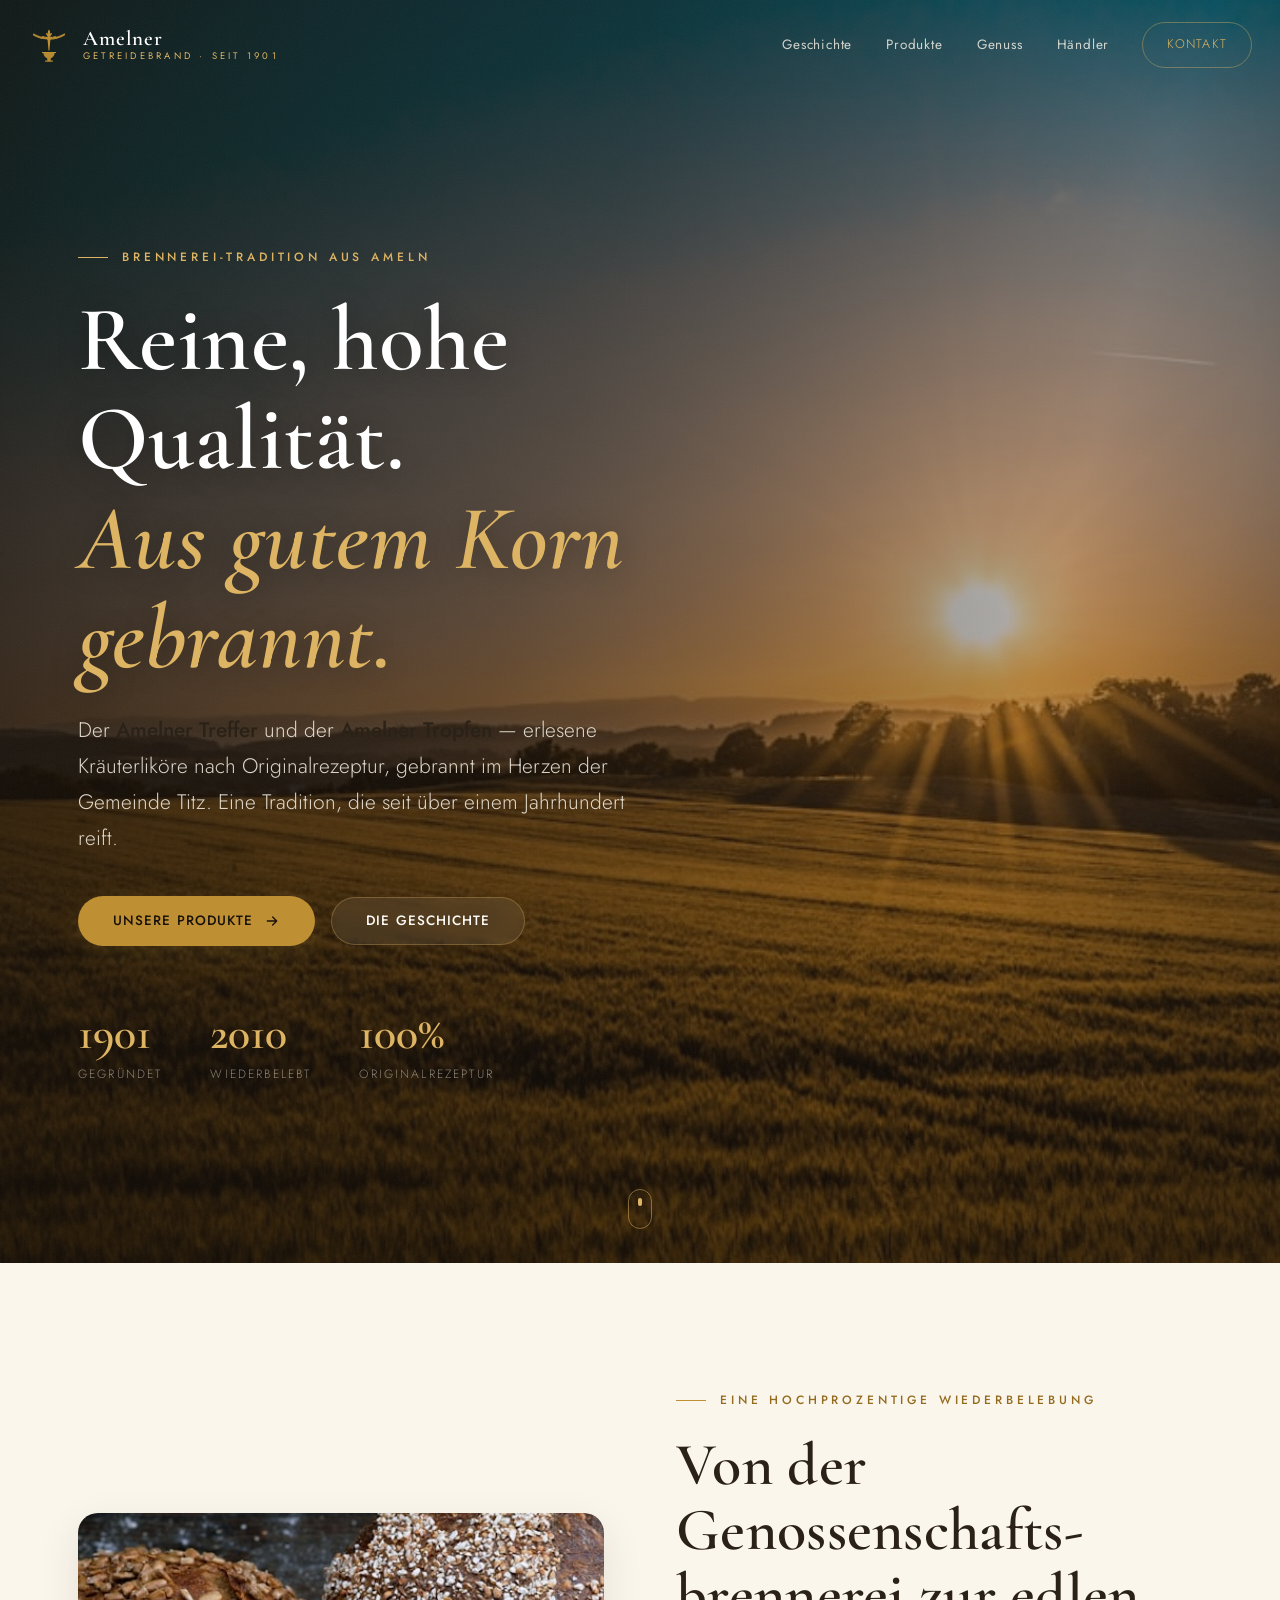
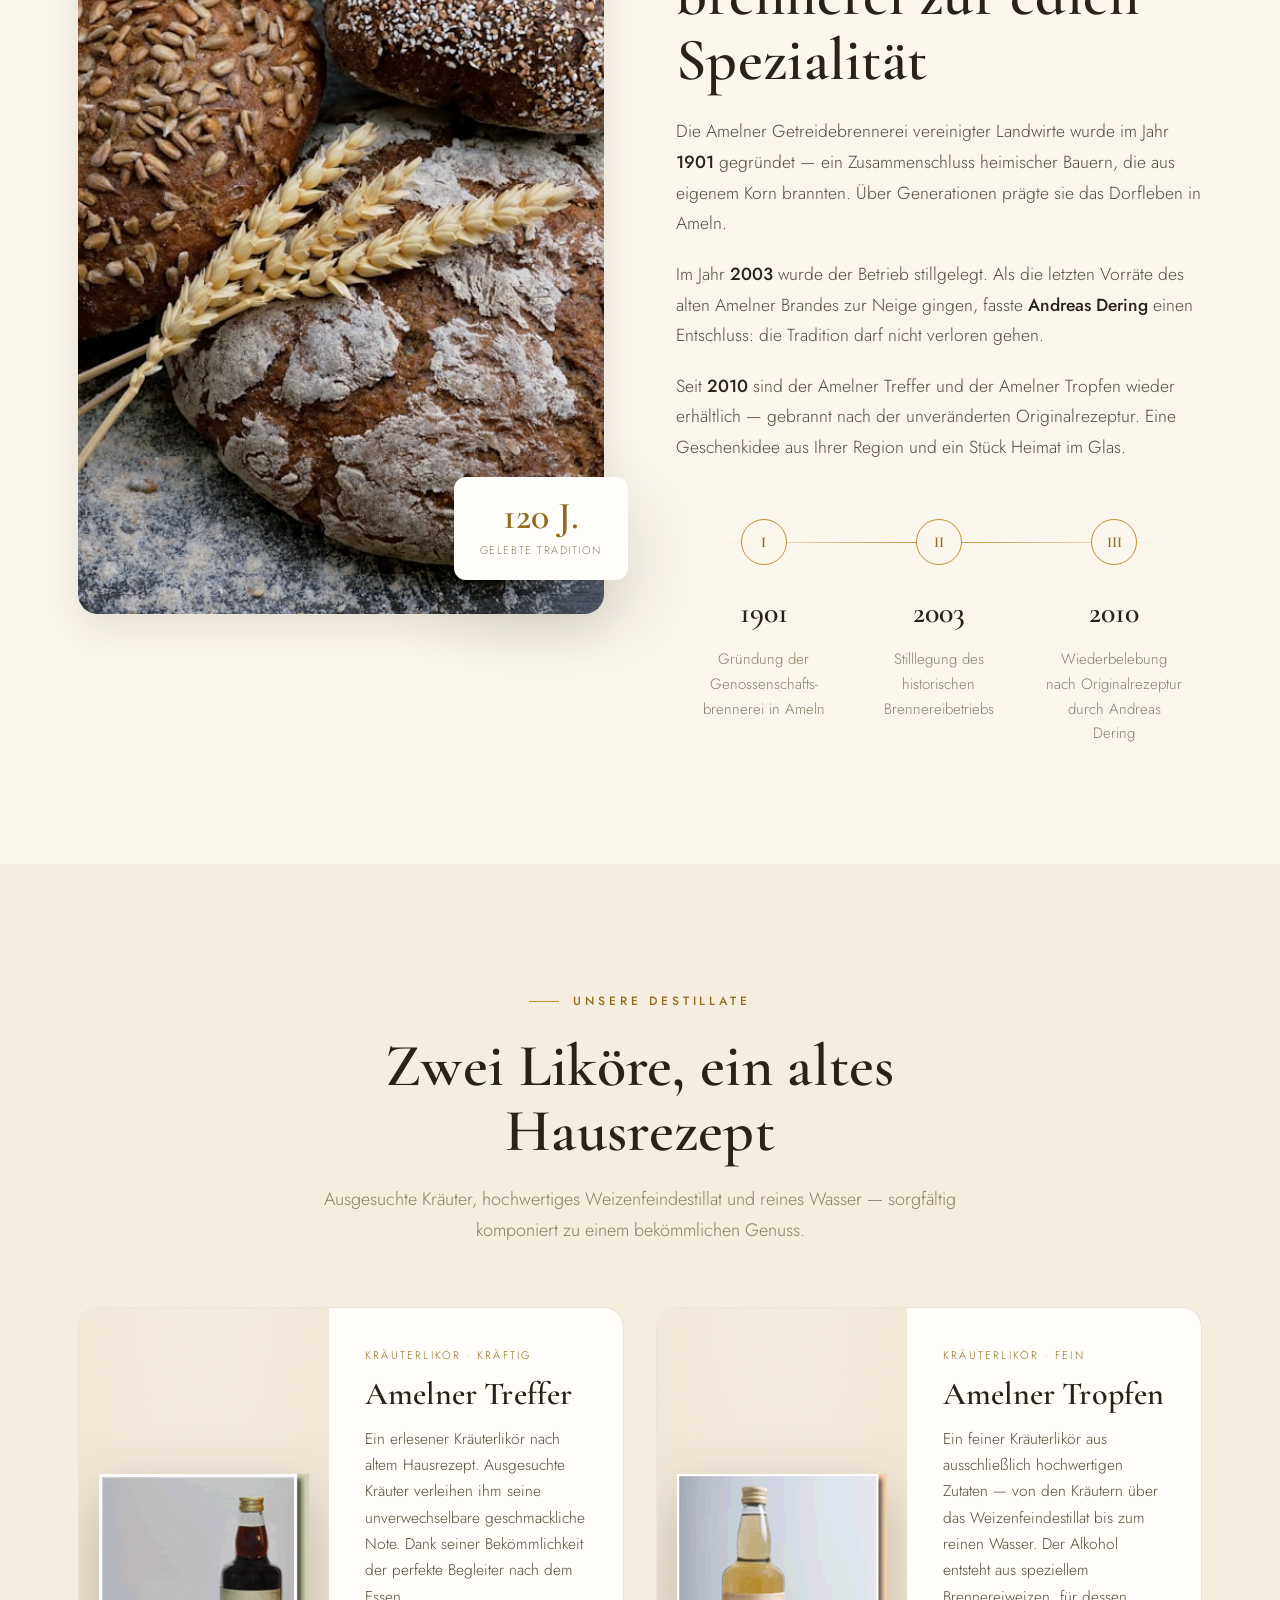
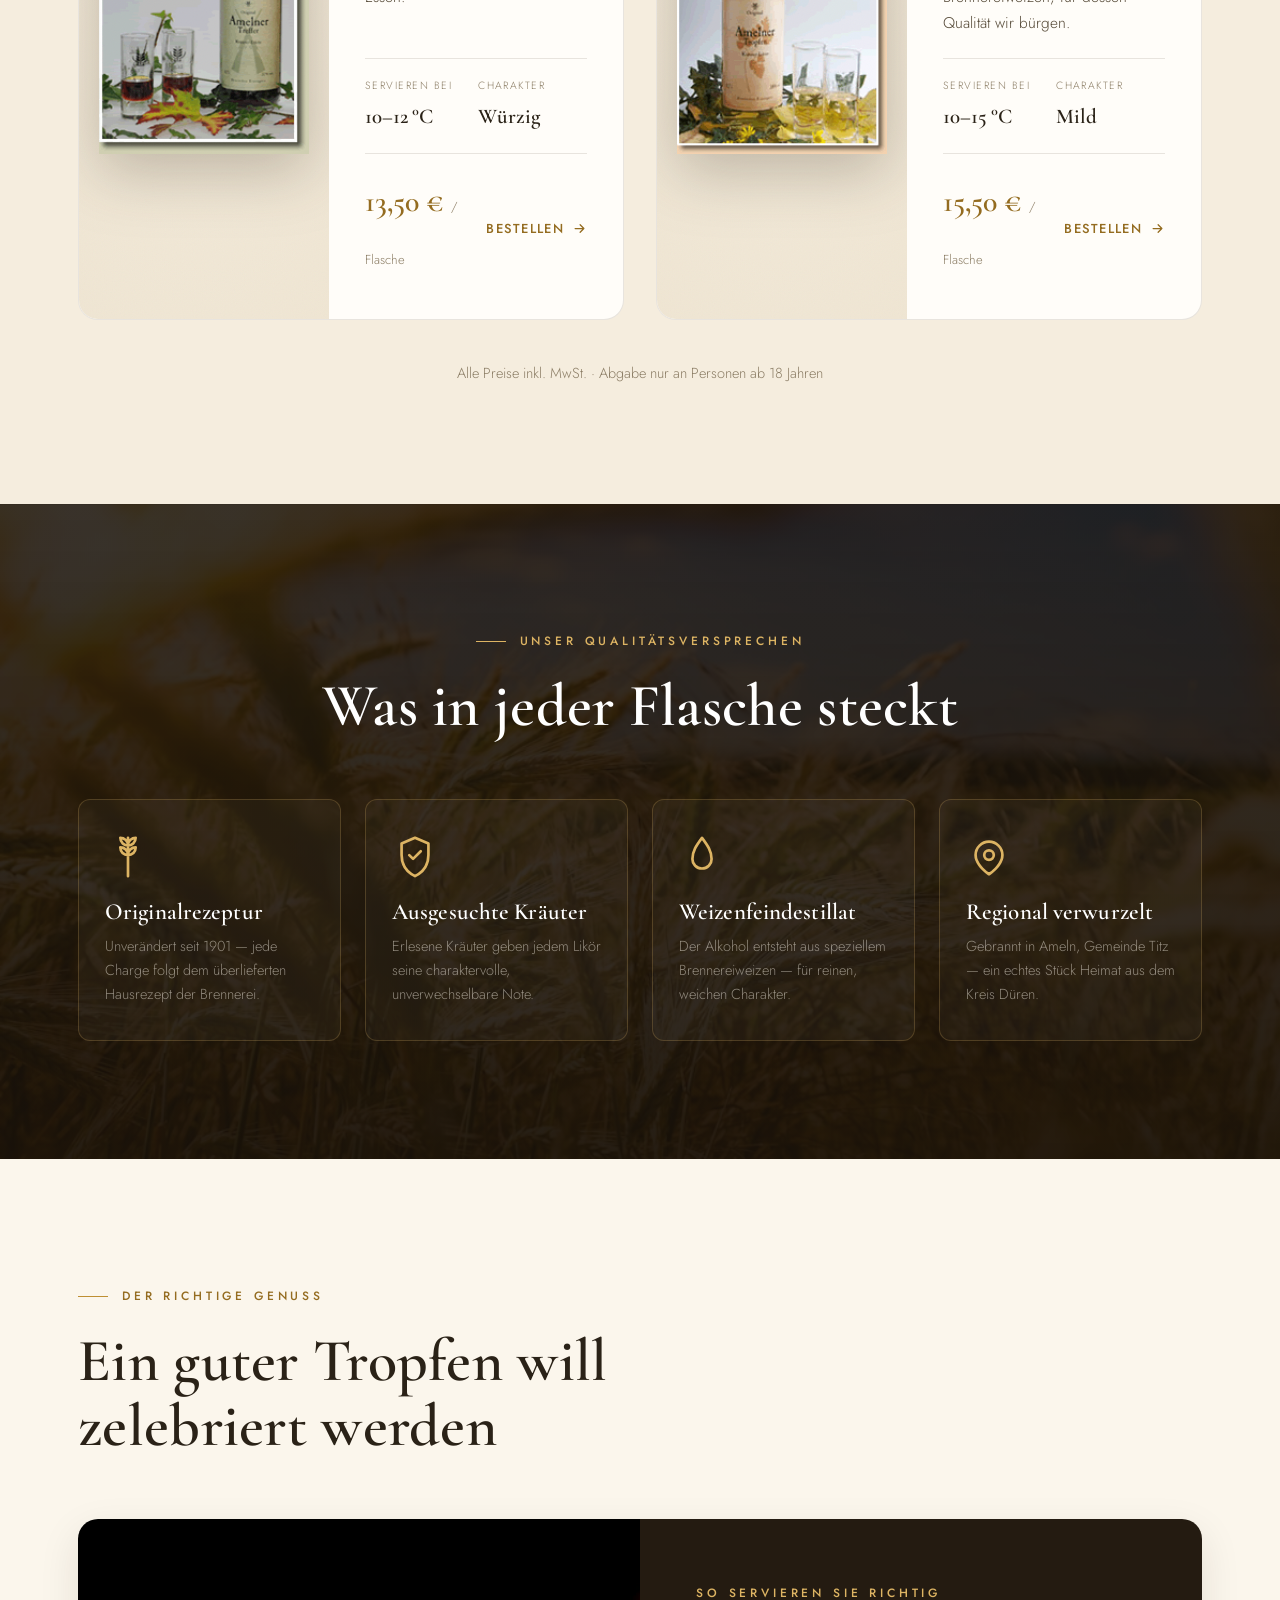
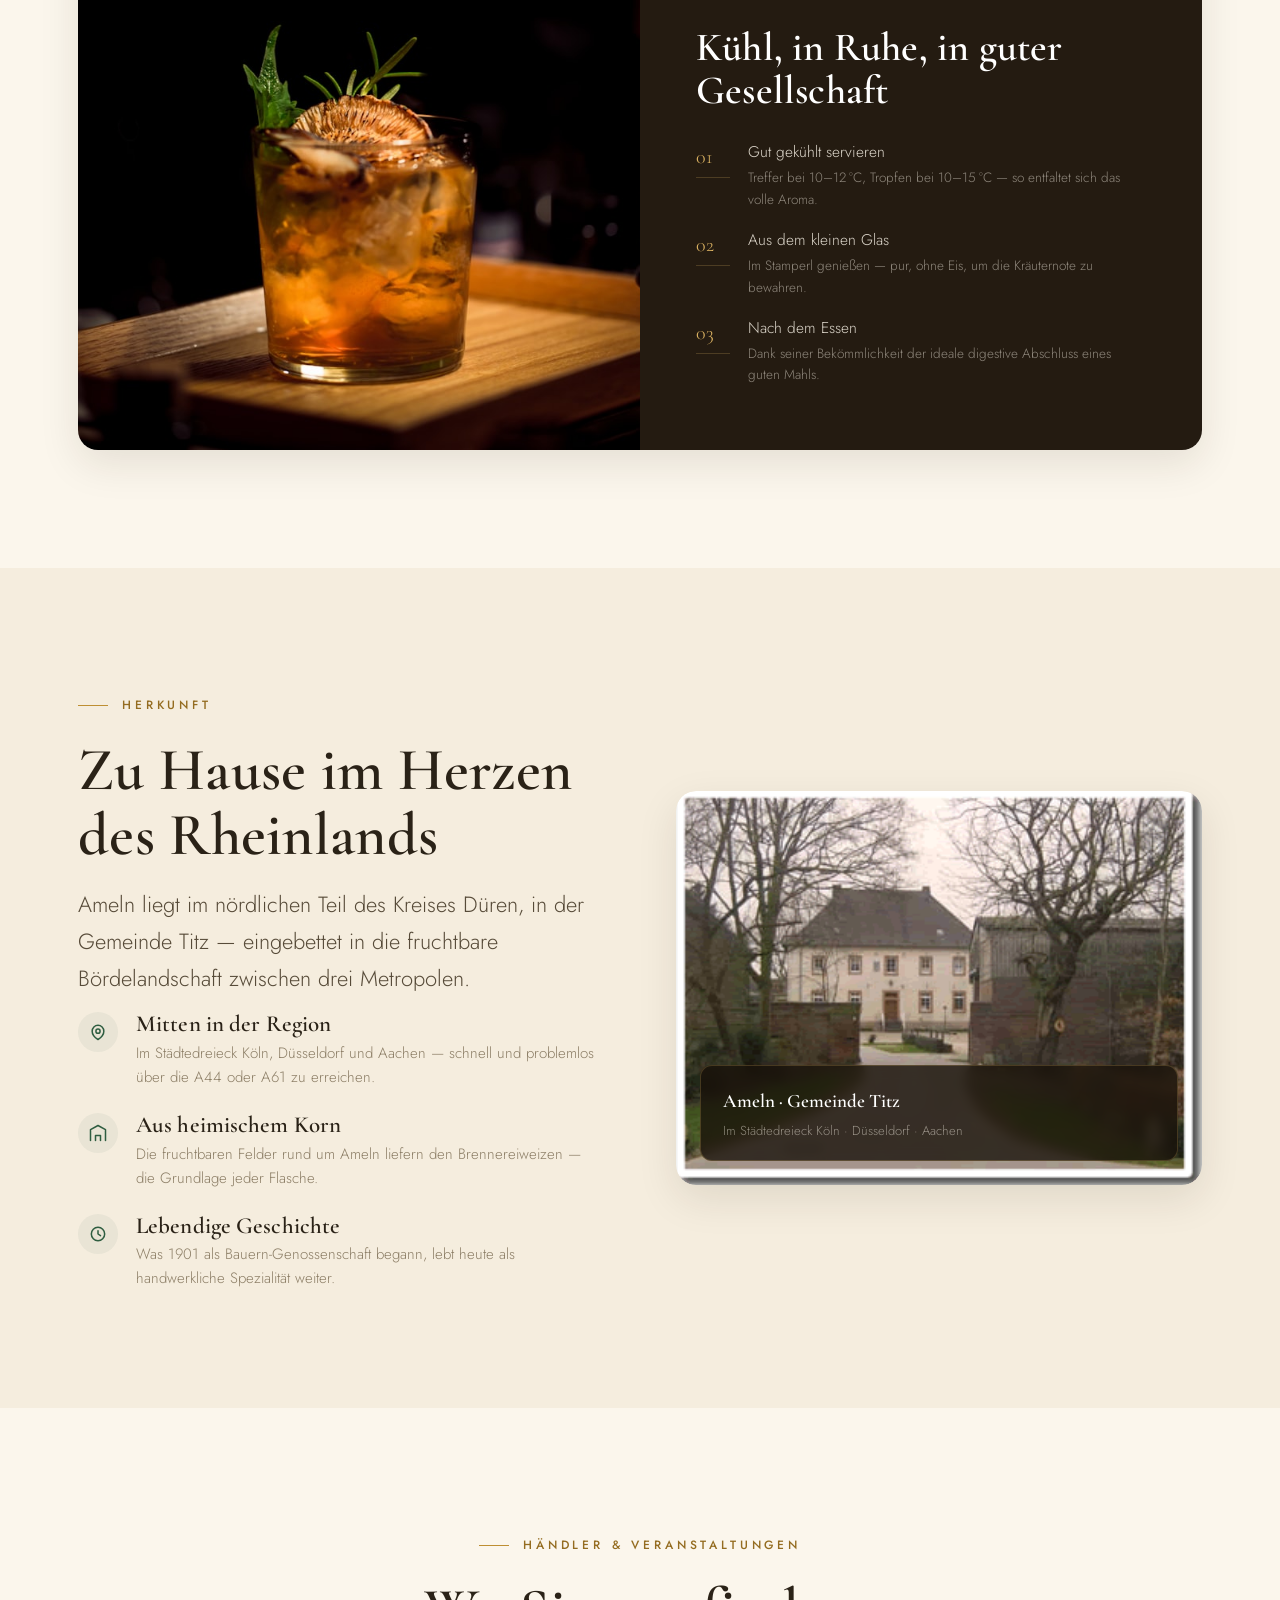
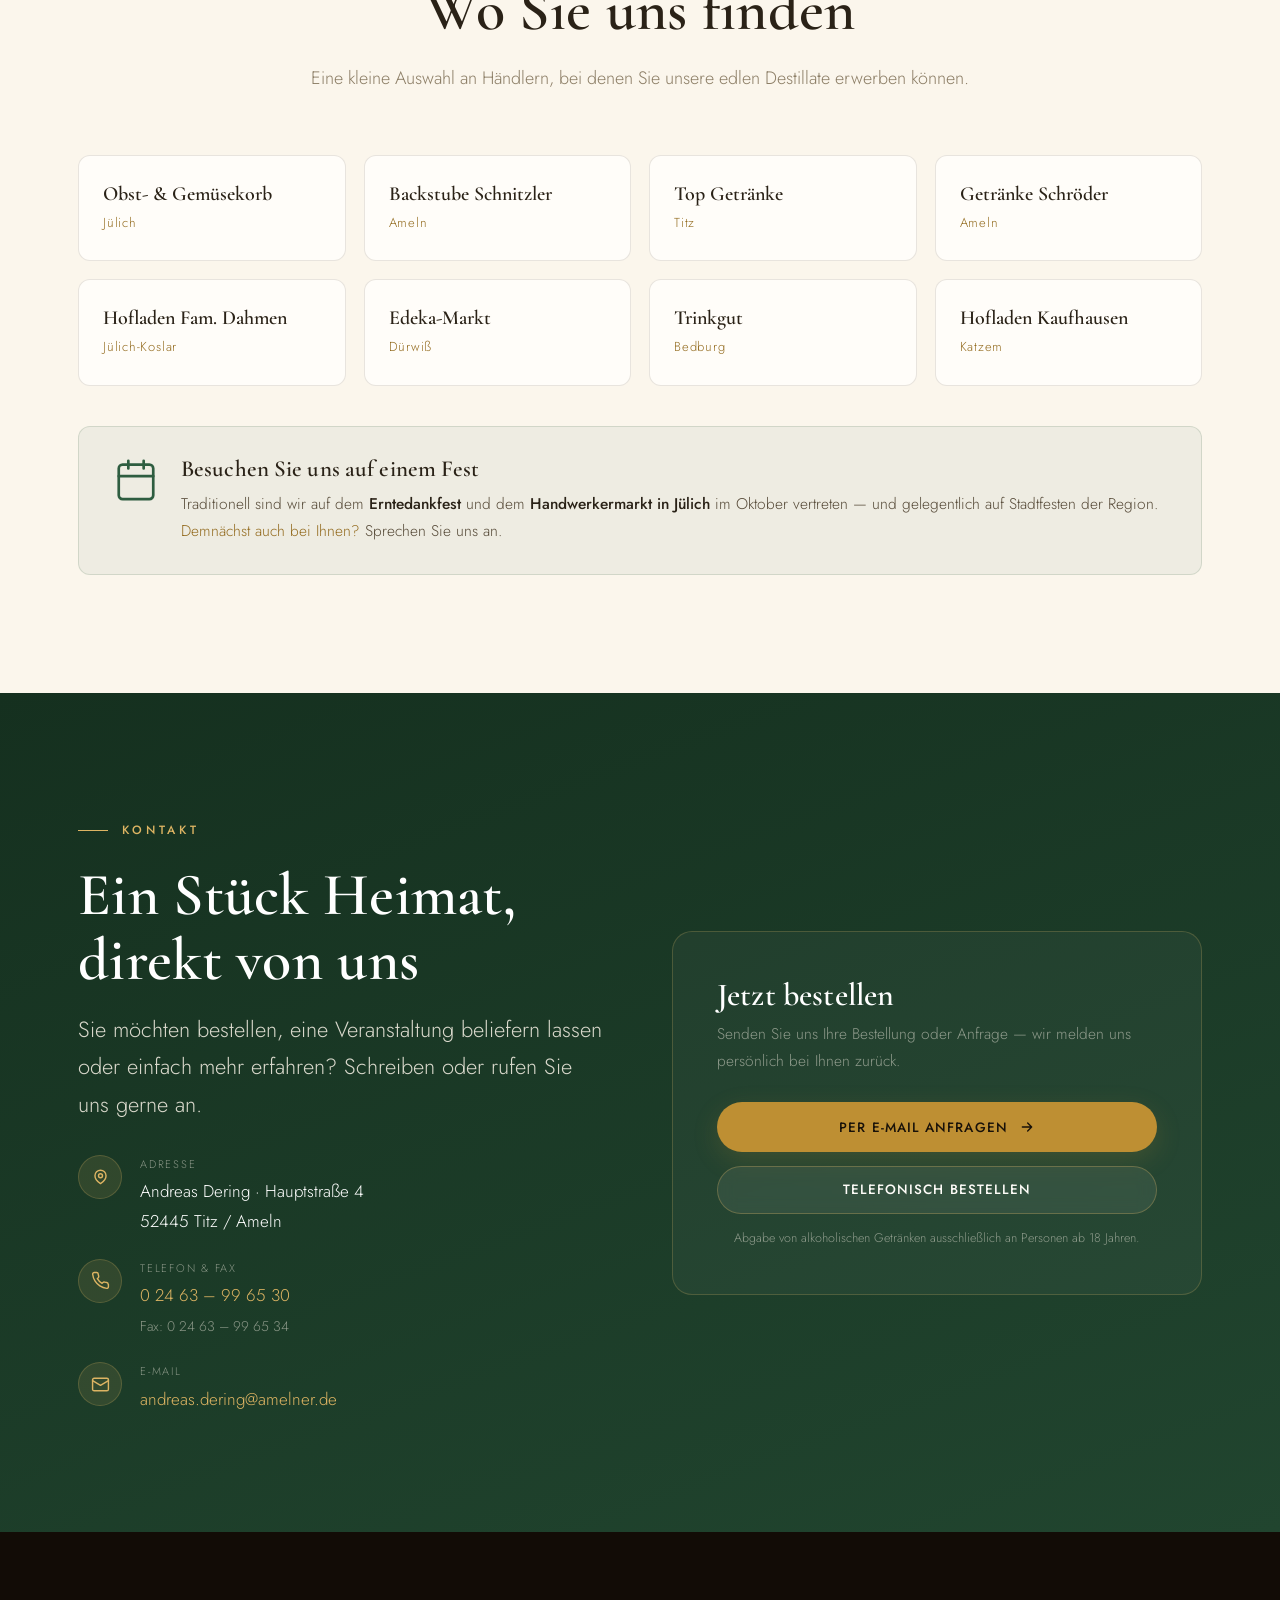
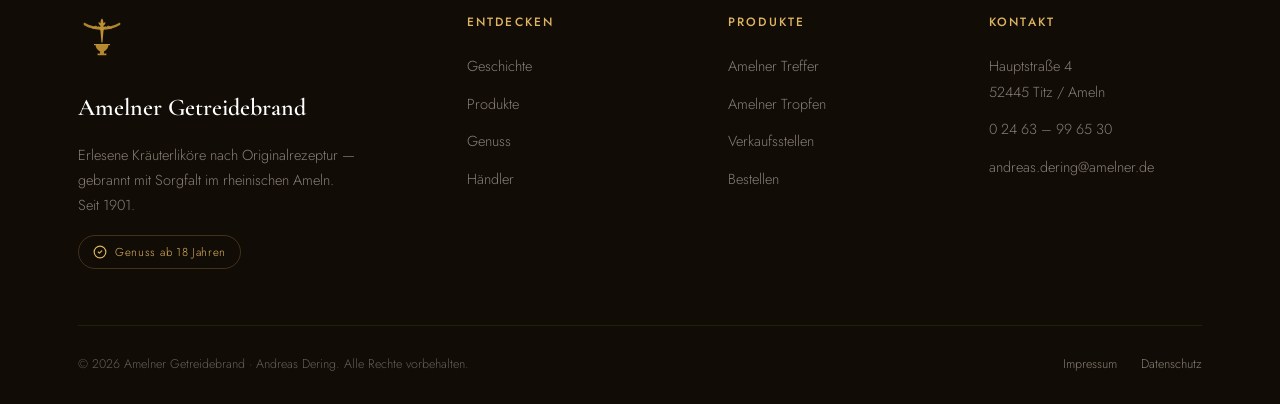
==== index.html @ 20db7b2e "Add high-end website for Amelner Getreidebrand Static one-page site presenting the Amelner Treffer &" ====
<!DOCTYPE html>
<html lang="de">
<head>
<meta charset="UTF-8">
<meta name="viewport" content="width=device-width, initial-scale=1.0">
<title>Amelner Getreidebrand — Erlesene Kräuterliköre aus Ameln</title>
<meta name="description" content="Amelner Treffer & Amelner Tropfen — erlesene Kräuterliköre nach Originalrezeptur aus der traditionsreichen Brennerei in Titz/Ameln. Seit 1901, wiederbelebt 2010 von Andreas Dering.">
<meta name="keywords" content="Amelner Getreidebrand, Amelner Treffer, Amelner Tropfen, Kräuterlikör, Andreas Dering, Titz, Ameln, Brennerei, Geschenkidee, Getreidebrand">
<meta name="author" content="Amelner Getreidebrand">
<meta name="robots" content="index, follow">
<meta property="og:type" content="website">
<meta property="og:title" content="Amelner Getreidebrand — Erlesene Kräuterliköre aus Ameln">
<meta property="og:description" content="Reine, hohe Qualität — nach Originalrezeptur gebrannt in Ameln. Amelner Treffer & Amelner Tropfen.">
<meta property="og:image" content="assets/img/hero-field-sunset.jpg">
<meta property="og:locale" content="de_DE">
<link rel="icon" type="image/svg+xml" href="assets/img/logo-mark.svg">
<link rel="preconnect" href="https://fonts.googleapis.com">
<link rel="preconnect" href="https://fonts.gstatic.com" crossorigin>
<link href="https://fonts.googleapis.com/css2?family=Cormorant+Garamond:ital,wght@0,500;0,600;0,700;1,500;1,600&family=Jost:wght@300;400;500&display=swap" rel="stylesheet">
<link rel="stylesheet" href="css/style.css">
</head>
<body>

<div class="scroll-progress" id="scrollProgress"></div>

<!-- ============ HEADER ============ -->
<header class="header" id="header">
  <div class="header-inner">
    <a href="#top" class="brand" aria-label="Amelner Getreidebrand — Startseite">
      <svg class="brand-mark" viewBox="0 0 120 120" fill="currentColor" aria-hidden="true"><path d="M14 30c0-2.2 1.9-3.6 3.7-2.5C28.6 33.9 43 38 60 38s31.4-4.1 42.3-10.5c1.8-1.1 3.7.3 3.7 2.5 0 1-.5 2-1.4 2.5C92.8 39.9 77.3 44.4 60 44.4S27.2 39.9 15.4 33c-.9-.5-1.4-1.5-1.4-3z" opacity=".92"/><path d="M60 16c2.2 2.6 3.4 6 3.4 9.6 0 .8-.1 1.6-.2 2.4 1.6-1.4 3.6-2.3 5.7-2.6-.5 3.4-2.3 6.5-5 8.6.1.7.2 1.5.2 2.3 0 .7 0 1.3-.1 2 1.7-1.5 3.8-2.4 6.1-2.6-.6 3.6-2.6 6.8-5.6 8.9-.2 1.2-.5 2.3-.9 3.4l-2.4 28h-2.6l-2.4-28c-.4-1.1-.7-2.2-.9-3.4-3-2.1-5-5.3-5.6-8.9 2.3.2 4.4 1.1 6.1 2.6-.1-.7-.1-1.3-.1-2 0-.8.1-1.6.2-2.3-2.7-2.1-4.5-5.2-5-8.6 2.1.3 4.1 1.2 5.7 2.6-.1-.8-.2-1.6-.2-2.4 0-3.6 1.2-7 3.4-9.6z"/><path d="M44 34c2.7.6 5 2.2 6.6 4.4-2.4 1-5 1-7.3 0 .9 1.3 1.5 2.7 1.9 4.2-2.6-.2-5-1.4-6.7-3.4.5 1.5.6 3 .5 4.5-2.2-1.1-3.9-3-4.8-5.4 2.3-.9 4.8-1 7.1-.4-.7-.7-1.3-1.5-1.8-2.4 1.6-.7 3.2-1 4.5-1.1z" opacity=".82"/><path d="M76 34c-2.7.6-5 2.2-6.6 4.4 2.4 1 5 1 7.3 0-.9 1.3-1.5 2.7-1.9 4.2 2.6-.2 5-1.4 6.7-3.4-.5 1.5-.6 3-.5 4.5 2.2-1.1 3.9-3 4.8-5.4-2.3-.9-4.8-1-7.1-.4.7-.7 1.3-1.5 1.8-2.4-1.6-.7-3.2-1-4.5-1.1z" opacity=".82"/><path d="M44 82h32c0 7.5-4.6 13.9-11.1 16.6V104h6.1v4H49v-4h6.1v-5.4C48.6 95.9 44 89.5 44 82z" opacity=".95"/><path d="M40 80h40v3H40z"/></svg>
      <span class="brand-text">
        <span class="brand-name">Amelner</span>
        <span class="brand-sub">Getreidebrand · seit 1901</span>
      </span>
    </a>
    <nav class="nav">
      <a href="#geschichte" class="nav-link">Geschichte</a>
      <a href="#produkte" class="nav-link">Produkte</a>
      <a href="#genuss" class="nav-link">Genuss</a>
      <a href="#haendler" class="nav-link">Händler</a>
      <a href="#kontakt" class="nav-cta">Kontakt</a>
    </nav>
    <button class="hamburger" id="menuToggle" aria-label="Menü öffnen"><span></span><span></span><span></span></button>
  </div>
</header>

<nav class="mobile-nav" id="mobileNav" aria-label="Mobile Navigation">
  <a href="#geschichte">Geschichte</a>
  <a href="#produkte">Produkte</a>
  <a href="#genuss">Genuss</a>
  <a href="#haendler">Händler</a>
  <a href="#kontakt">Kontakt</a>
</nav>

<!-- ============ HERO ============ -->
<section class="hero" id="top">
  <div class="hero-bg"><img src="assets/img/hero-field-sunset.jpg" alt="Getreidefeld im Abendlicht bei Ameln"></div>
  <div class="hero-overlay"></div>
  <div class="hero-vignette"></div>
  <div class="hero-grain"></div>
  <div class="hero-content">
    <div class="container">
      <div class="hero-inner">
        <span class="eyebrow light">Brennerei-Tradition aus Ameln</span>
        <h1>Reine, hohe Qualität.<br><em>Aus gutem Korn gebrannt.</em></h1>
        <p class="hero-sub">Der <strong>Amelner Treffer</strong> und der <strong>Amelner Tropfen</strong> — erlesene Kräuterliköre nach Originalrezeptur, gebrannt im Herzen der Gemeinde Titz. Eine Tradition, die seit über einem Jahrhundert reift.</p>
        <div class="btn-group">
          <a href="#produkte" class="btn btn-primary">Unsere Produkte
            <svg viewBox="0 0 24 24" fill="none" stroke="currentColor" stroke-width="2"><path d="M5 12h14M13 6l6 6-6 6" stroke-linecap="round" stroke-linejoin="round"/></svg>
          </a>
          <a href="#geschichte" class="btn btn-ghost-light">Die Geschichte</a>
        </div>
        <div class="hero-facts">
          <div class="hero-fact"><div class="num" data-count="1901">0</div><div class="lbl">Gegründet</div></div>
          <div class="hero-fact"><div class="num" data-count="2010">0</div><div class="lbl">Wiederbelebt</div></div>
          <div class="hero-fact"><div class="num">100&#37;</div><div class="lbl">Originalrezeptur</div></div>
        </div>
      </div>
    </div>
  </div>
  <a href="#geschichte" class="hero-scroll" aria-label="Weiter scrollen"></a>
</section>

<!-- ============ GESCHICHTE ============ -->
<section id="geschichte" class="sec-paper">
  <div class="container">
    <div class="split">
      <div class="split-media tall reveal">
        <img src="assets/img/grain-bread.jpg" alt="Rustikales Brot aus Getreide mit Weizenähre">
        <div class="media-badge br">
          <div class="num">120&nbsp;J.</div>
          <div class="lbl">gelebte Tradition</div>
        </div>
      </div>
      <div class="reveal d1">
        <span class="eyebrow">Eine hochprozentige Wiederbelebung</span>
        <h2>Von der Genossenschafts&shy;brennerei zur edlen Spezialität</h2>
        <div class="story-body" style="margin-top:24px">
          <p>Die Amelner Getreidebrennerei vereinigter Landwirte wurde im Jahr <strong>1901</strong> gegründet — ein Zusammenschluss heimischer Bauern, die aus eigenem Korn brannten. Über Generationen prägte sie das Dorfleben in Ameln.</p>
          <p>Im Jahr <strong>2003</strong> wurde der Betrieb stillgelegt. Als die letzten Vorräte des alten Amelner Brandes zur Neige gingen, fasste <strong>Andreas Dering</strong> einen Entschluss: die Tradition darf nicht verloren gehen.</p>
          <p>Seit <strong>2010</strong> sind der Amelner Treffer und der Amelner Tropfen wieder erhältlich — gebrannt nach der unveränderten Originalrezeptur. Eine Geschenkidee aus Ihrer Region und ein Stück Heimat im Glas.</p>
        </div>
        <div class="timeline">
          <div class="tl-step"><div class="tl-dot">I</div><div class="tl-year">1901</div><p>Gründung der Genossen&shy;schafts&shy;brennerei in Ameln</p></div>
          <div class="tl-step"><div class="tl-dot">II</div><div class="tl-year">2003</div><p>Stilllegung des historischen Brennerei&shy;betriebs</p></div>
          <div class="tl-step"><div class="tl-dot">III</div><div class="tl-year">2010</div><p>Wiederbelebung nach Original&shy;rezeptur durch Andreas Dering</p></div>
        </div>
      </div>
    </div>
  </div>
</section>

<!-- ============ PRODUKTE ============ -->
<section id="produkte" class="sec-cream">
  <div class="container">
    <div class="section-head center reveal">
      <span class="eyebrow center">Unsere Destillate</span>
      <h2>Zwei Liköre, ein altes Hausrezept</h2>
      <p>Ausgesuchte Kräuter, hochwertiges Weizenfeindestillat und reines Wasser — sorgfältig komponiert zu einem bekömmlichen Genuss.</p>
    </div>
    <div class="products-grid">

      <article class="product-card reveal">
        <div class="product-figure"><img src="assets/img/treffer.jpg" alt="Flasche Amelner Treffer mit Likörgläsern"></div>
        <div class="product-body">
          <span class="product-tag">Kräuterlikör · kräftig</span>
          <h3>Amelner Treffer</h3>
          <p class="desc">Ein erlesener Kräuterlikör nach altem Hausrezept. Ausgesuchte Kräuter verleihen ihm seine unverwechselbare geschmackliche Note. Dank seiner Bekömmlichkeit der perfekte Begleiter nach dem Essen.</p>
          <div class="product-meta">
            <div class="item"><div class="k">Servieren bei</div><div class="v">10–12&#8201;°C</div></div>
            <div class="item"><div class="k">Charakter</div><div class="v">Würzig</div></div>
          </div>
          <div class="product-foot">
            <div class="product-price">13,50&nbsp;€ <small>/ Flasche</small></div>
            <a href="#kontakt" class="text-link">Bestellen
              <svg viewBox="0 0 24 24" fill="none" stroke="currentColor" stroke-width="2"><path d="M5 12h14M13 6l6 6-6 6" stroke-linecap="round" stroke-linejoin="round"/></svg>
            </a>
          </div>
        </div>
      </article>

      <article class="product-card reveal d1">
        <div class="product-figure"><img src="assets/img/tropfen.jpg" alt="Flasche Amelner Tropfen"></div>
        <div class="product-body">
          <span class="product-tag">Kräuterlikör · fein</span>
          <h3>Amelner Tropfen</h3>
          <p class="desc">Ein feiner Kräuterlikör aus ausschließlich hochwertigen Zutaten — von den Kräutern über das Weizenfeindestillat bis zum reinen Wasser. Der Alkohol entsteht aus speziellem Brennereiweizen, für dessen Qualität wir bürgen.</p>
          <div class="product-meta">
            <div class="item"><div class="k">Servieren bei</div><div class="v">10–15&#8201;°C</div></div>
            <div class="item"><div class="k">Charakter</div><div class="v">Mild</div></div>
          </div>
          <div class="product-foot">
            <div class="product-price">15,50&nbsp;€ <small>/ Flasche</small></div>
            <a href="#kontakt" class="text-link">Bestellen
              <svg viewBox="0 0 24 24" fill="none" stroke="currentColor" stroke-width="2"><path d="M5 12h14M13 6l6 6-6 6" stroke-linecap="round" stroke-linejoin="round"/></svg>
            </a>
          </div>
        </div>
      </article>

    </div>
    <p class="reveal d2" style="text-align:center;margin-top:40px;font-size:14.5px;color:var(--text-muted)">Alle Preise inkl. MwSt. · Abgabe nur an Personen ab 18 Jahren</p>
  </div>
</section>

<!-- ============ QUALITÄT (dark) ============ -->
<section class="sec-dark quality-bg">
  <div class="container">
    <div class="section-head center reveal">
      <span class="eyebrow center light">Unser Qualitätsversprechen</span>
      <h2>Was in jeder Flasche steckt</h2>
    </div>
    <div class="pillars">
      <div class="pillar reveal">
        <div class="pillar-ic"><svg viewBox="0 0 24 24" fill="none" stroke="currentColor"><path d="M12 2v20M12 6c-2 0-4-1.5-4-4 2 0 4 1.5 4 4zM12 6c2 0 4-1.5 4-4-2 0-4 1.5-4 4zM12 11c-2.2 0-4-1.6-4-4 2.2 0 4 1.6 4 4zM12 11c2.2 0 4-1.6 4-4-2.2 0-4 1.6-4 4z" stroke-linecap="round" stroke-linejoin="round"/></svg></div>
        <h4>Originalrezeptur</h4>
        <p>Unverändert seit 1901 — jede Charge folgt dem überlieferten Hausrezept der Brennerei.</p>
      </div>
      <div class="pillar reveal d1">
        <div class="pillar-ic"><svg viewBox="0 0 24 24" fill="none" stroke="currentColor"><path d="M12 22c4-2 7-5.5 7-11V5l-7-3-7 3v6c0 5.5 3 9 7 11z" stroke-linecap="round" stroke-linejoin="round"/><path d="M9 11l2 2 4-4" stroke-linecap="round" stroke-linejoin="round"/></svg></div>
        <h4>Ausgesuchte Kräuter</h4>
        <p>Erlesene Kräuter geben jedem Likör seine charaktervolle, unverwechselbare Note.</p>
      </div>
      <div class="pillar reveal d2">
        <div class="pillar-ic"><svg viewBox="0 0 24 24" fill="none" stroke="currentColor"><path d="M12 2C9 6 7 9 7 13a5 5 0 0010 0c0-4-2-7-5-11z" stroke-linecap="round" stroke-linejoin="round"/></svg></div>
        <h4>Weizen&shy;feindestillat</h4>
        <p>Der Alkohol entsteht aus speziellem Brennereiweizen — für reinen, weichen Charakter.</p>
      </div>
      <div class="pillar reveal d3">
        <div class="pillar-ic"><svg viewBox="0 0 24 24" fill="none" stroke="currentColor"><path d="M12 21s-7-4.5-7-10a7 7 0 0114 0c0 5.5-7 10-7 10z" stroke-linecap="round" stroke-linejoin="round"/><circle cx="12" cy="11" r="2.5"/></svg></div>
        <h4>Regional verwurzelt</h4>
        <p>Gebrannt in Ameln, Gemeinde Titz — ein echtes Stück Heimat aus dem Kreis Düren.</p>
      </div>
    </div>
  </div>
</section>

<!-- ============ GENUSS / RITUAL ============ -->
<section id="genuss" class="sec-paper">
  <div class="container">
    <div class="section-head reveal">
      <span class="eyebrow">Der richtige Genuss</span>
      <h2>Ein guter Tropfen will zelebriert werden</h2>
    </div>
    <div class="ritual reveal d1">
      <div class="ritual-media"><img src="assets/img/genuss-rosemary.jpg" alt="Erlesener Likör im Glas, mit Kräutern garniert"></div>
      <div class="ritual-body">
        <span class="eyebrow light no-line">So servieren Sie richtig</span>
        <h2 style="font-size:clamp(28px,3.5vw,40px)">Kühl, in Ruhe, in guter Gesellschaft</h2>
        <div class="serve-list">
          <div class="serve-item"><span class="serve-num">01</span><p>Gut gekühlt servieren<span>Treffer bei 10–12&#8201;°C, Tropfen bei 10–15&#8201;°C — so entfaltet sich das volle Aroma.</span></p></div>
          <div class="serve-item"><span class="serve-num">02</span><p>Aus dem kleinen Glas<span>Im Stamperl genießen — pur, ohne Eis, um die Kräuternote zu bewahren.</span></p></div>
          <div class="serve-item"><span class="serve-num">03</span><p>Nach dem Essen<span>Dank seiner Bekömmlichkeit der ideale digestive Abschluss eines guten Mahls.</span></p></div>
        </div>
      </div>
    </div>
  </div>
</section>

<!-- ============ REGION ============ -->
<section class="sec-cream">
  <div class="container">
    <div class="split reverse">
      <div class="split-media reveal">
        <div class="region-img-wrap">
          <img src="assets/img/gutshof-ameln.jpg" alt="Historischer Gutshof in Ameln, Gemeinde Titz">
          <div class="region-overlay">
            <div class="t">Ameln · Gemeinde Titz</div>
            <div class="s">Im Städtedreieck Köln · Düsseldorf · Aachen</div>
          </div>
        </div>
      </div>
      <div class="reveal d1">
        <span class="eyebrow">Herkunft</span>
        <h2>Zu Hause im Herzen des Rheinlands</h2>
        <p class="lead" style="margin-top:18px;margin-bottom:10px">Ameln liegt im nördlichen Teil des Kreises Düren, in der Gemeinde Titz — eingebettet in die fruchtbare Bördelandschaft zwischen drei Metropolen.</p>
        <div class="region-points">
          <div class="region-point">
            <div class="ic"><svg viewBox="0 0 24 24" fill="none" stroke="currentColor" stroke-width="1.8"><path d="M12 21s-7-4.5-7-10a7 7 0 0114 0c0 5.5-7 10-7 10z" stroke-linecap="round" stroke-linejoin="round"/><circle cx="12" cy="11" r="2.5"/></svg></div>
            <div><h4>Mitten in der Region</h4><p>Im Städtedreieck Köln, Düsseldorf und Aachen — schnell und problemlos über die A44 oder A61 zu erreichen.</p></div>
          </div>
          <div class="region-point">
            <div class="ic"><svg viewBox="0 0 24 24" fill="none" stroke="currentColor" stroke-width="1.8"><path d="M3 21V8l9-5 9 5v13" stroke-linecap="round" stroke-linejoin="round"/><path d="M9 21v-6h6v6" stroke-linecap="round" stroke-linejoin="round"/></svg></div>
            <div><h4>Aus heimischem Korn</h4><p>Die fruchtbaren Felder rund um Ameln liefern den Brennereiweizen — die Grundlage jeder Flasche.</p></div>
          </div>
          <div class="region-point">
            <div class="ic"><svg viewBox="0 0 24 24" fill="none" stroke="currentColor" stroke-width="1.8"><path d="M20 12a8 8 0 11-16 0 8 8 0 0116 0z"/><path d="M12 8v4l3 2" stroke-linecap="round" stroke-linejoin="round"/></svg></div>
            <div><h4>Lebendige Geschichte</h4><p>Was 1901 als Bauern-Genossenschaft begann, lebt heute als handwerkliche Spezialität weiter.</p></div>
          </div>
        </div>
      </div>
    </div>
  </div>
</section>

<!-- ============ HÄNDLER ============ -->
<section id="haendler" class="sec-paper">
  <div class="container">
    <div class="section-head center reveal">
      <span class="eyebrow center">Händler &amp; Veranstaltungen</span>
      <h2>Wo Sie uns finden</h2>
      <p>Eine kleine Auswahl an Händlern, bei denen Sie unsere edlen Destillate erwerben können.</p>
    </div>
    <div class="dealer-grid">
      <div class="dealer reveal"><div class="name">Obst- &amp; Gemüsekorb</div><div class="place">Jülich</div></div>
      <div class="dealer reveal d1"><div class="name">Backstube Schnitzler</div><div class="place">Ameln</div></div>
      <div class="dealer reveal d2"><div class="name">Top Getränke</div><div class="place">Titz</div></div>
      <div class="dealer reveal d3"><div class="name">Getränke Schröder</div><div class="place">Ameln</div></div>
      <div class="dealer reveal"><div class="name">Hofladen Fam. Dahmen</div><div class="place">Jülich-Koslar</div></div>
      <div class="dealer reveal d1"><div class="name">Edeka-Markt</div><div class="place">Dürwiß</div></div>
      <div class="dealer reveal d2"><div class="name">Trinkgut</div><div class="place">Bedburg</div></div>
      <div class="dealer reveal d3"><div class="name">Hofladen Kaufhausen</div><div class="place">Katzem</div></div>
    </div>
    <div class="events-note reveal">
      <div class="ic"><svg viewBox="0 0 24 24" fill="none" stroke="currentColor"><rect x="3" y="4" width="18" height="18" rx="2"/><path d="M16 2v4M8 2v4M3 10h18" stroke-linecap="round"/></svg></div>
      <div>
        <h4>Besuchen Sie uns auf einem Fest</h4>
        <p>Traditionell sind wir auf dem <strong>Erntedankfest</strong> und dem <strong>Handwerkermarkt in Jülich</strong> im Oktober vertreten — und gelegentlich auf Stadtfesten der Region. <a href="#kontakt">Demnächst auch bei Ihnen?</a> Sprechen Sie uns an.</p>
      </div>
    </div>
  </div>
</section>

<!-- ============ KONTAKT (green) ============ -->
<section id="kontakt" class="sec-green">
  <div class="container">
    <div class="contact-grid">
      <div class="reveal">
        <span class="eyebrow light">Kontakt</span>
        <h2>Ein Stück Heimat, direkt von uns</h2>
        <p class="lead" style="margin-top:18px;color:var(--text-inv)">Sie möchten bestellen, eine Veranstaltung beliefern lassen oder einfach mehr erfahren? Schreiben oder rufen Sie uns gerne an.</p>
        <div class="contact-lines">
          <div class="contact-line">
            <div class="ic"><svg viewBox="0 0 24 24" fill="none" stroke="currentColor" stroke-width="1.8"><path d="M12 21s-7-4.5-7-10a7 7 0 0114 0c0 5.5-7 10-7 10z" stroke-linecap="round" stroke-linejoin="round"/><circle cx="12" cy="11" r="2.5"/></svg></div>
            <div><div class="k">Adresse</div><div class="v">Andreas Dering · Hauptstraße 4<br>52445 Titz / Ameln</div></div>
          </div>
          <div class="contact-line">
            <div class="ic"><svg viewBox="0 0 24 24" fill="none" stroke="currentColor" stroke-width="1.8"><path d="M22 16.9v3a2 2 0 01-2.2 2 19.8 19.8 0 01-8.6-3.1 19.5 19.5 0 01-6-6 19.8 19.8 0 01-3.1-8.7A2 2 0 014.1 2h3a2 2 0 012 1.7c.1.9.3 1.8.6 2.7a2 2 0 01-.5 2.1L8 9.6a16 16 0 006 6l1.1-1.1a2 2 0 012.1-.5c.9.3 1.8.5 2.7.6a2 2 0 011.7 2z" stroke-linecap="round" stroke-linejoin="round"/></svg></div>
            <div><div class="k">Telefon &amp; Fax</div><div class="v"><a href="tel:+4924639965 30">0 24 63 – 99 65 30</a><br><span style="color:var(--text-inv-muted);font-size:14px">Fax: 0 24 63 – 99 65 34</span></div></div>
          </div>
          <div class="contact-line">
            <div class="ic"><svg viewBox="0 0 24 24" fill="none" stroke="currentColor" stroke-width="1.8"><rect x="2" y="4" width="20" height="16" rx="2"/><path d="m22 7-10 6L2 7" stroke-linecap="round" stroke-linejoin="round"/></svg></div>
            <div><div class="k">E-Mail</div><div class="v"><a href="mailto:andreas.dering@amelner.de">andreas.dering@amelner.de</a></div></div>
          </div>
        </div>
      </div>
      <div class="reveal d1">
        <div class="contact-card">
          <h3>Jetzt bestellen</h3>
          <p class="sub">Senden Sie uns Ihre Bestellung oder Anfrage — wir melden uns persönlich bei Ihnen zurück.</p>
          <a href="mailto:andreas.dering@amelner.de?subject=Bestellung%20Amelner%20Getreidebrand" class="btn btn-primary">Per E-Mail anfragen
            <svg viewBox="0 0 24 24" fill="none" stroke="currentColor" stroke-width="2"><path d="M5 12h14M13 6l6 6-6 6" stroke-linecap="round" stroke-linejoin="round"/></svg>
          </a>
          <a href="tel:+492463996530" class="btn btn-ghost-light">Telefonisch bestellen</a>
          <p class="fineprint">Abgabe von alkoholischen Getränken ausschließlich an Personen ab 18&nbsp;Jahren.</p>
        </div>
      </div>
    </div>
  </div>
</section>

<!-- ============ FOOTER ============ -->
<footer class="footer">
  <div class="container">
    <div class="footer-top">
      <div class="footer-brand">
        <svg class="brand-mark" viewBox="0 0 120 120" fill="currentColor" aria-hidden="true"><path d="M14 30c0-2.2 1.9-3.6 3.7-2.5C28.6 33.9 43 38 60 38s31.4-4.1 42.3-10.5c1.8-1.1 3.7.3 3.7 2.5 0 1-.5 2-1.4 2.5C92.8 39.9 77.3 44.4 60 44.4S27.2 39.9 15.4 33c-.9-.5-1.4-1.5-1.4-3z" opacity=".92"/><path d="M60 16c2.2 2.6 3.4 6 3.4 9.6 0 .8-.1 1.6-.2 2.4 1.6-1.4 3.6-2.3 5.7-2.6-.5 3.4-2.3 6.5-5 8.6.1.7.2 1.5.2 2.3 0 .7 0 1.3-.1 2 1.7-1.5 3.8-2.4 6.1-2.6-.6 3.6-2.6 6.8-5.6 8.9-.2 1.2-.5 2.3-.9 3.4l-2.4 28h-2.6l-2.4-28c-.4-1.1-.7-2.2-.9-3.4-3-2.1-5-5.3-5.6-8.9 2.3.2 4.4 1.1 6.1 2.6-.1-.7-.1-1.3-.1-2 0-.8.1-1.6.2-2.3-2.7-2.1-4.5-5.2-5-8.6 2.1.3 4.1 1.2 5.7 2.6-.1-.8-.2-1.6-.2-2.4 0-3.6 1.2-7 3.4-9.6z"/><path d="M44 34c2.7.6 5 2.2 6.6 4.4-2.4 1-5 1-7.3 0 .9 1.3 1.5 2.7 1.9 4.2-2.6-.2-5-1.4-6.7-3.4.5 1.5.6 3 .5 4.5-2.2-1.1-3.9-3-4.8-5.4 2.3-.9 4.8-1 7.1-.4-.7-.7-1.3-1.5-1.8-2.4 1.6-.7 3.2-1 4.5-1.1z" opacity=".82"/><path d="M76 34c-2.7.6-5 2.2-6.6 4.4 2.4 1 5 1 7.3 0-.9 1.3-1.5 2.7-1.9 4.2 2.6-.2 5-1.4 6.7-3.4-.5 1.5-.6 3-.5 4.5 2.2-1.1 3.9-3 4.8-5.4-2.3-.9-4.8-1-7.1-.4.7-.7 1.3-1.5 1.8-2.4-1.6-.7-3.2-1-4.5-1.1z" opacity=".82"/><path d="M44 82h32c0 7.5-4.6 13.9-11.1 16.6V104h6.1v4H49v-4h6.1v-5.4C48.6 95.9 44 89.5 44 82z" opacity=".95"/><path d="M40 80h40v3H40z"/></svg>
        <div class="fb-name">Amelner Getreidebrand</div>
        <p>Erlesene Kräuterliköre nach Originalrezeptur — gebrannt mit Sorgfalt im rheinischen Ameln. Seit 1901.</p>
        <span class="age-badge" style="margin-top:18px">
          <svg width="14" height="14" viewBox="0 0 24 24" fill="none" stroke="currentColor" stroke-width="2"><circle cx="12" cy="12" r="10"/><path d="M9 12l2 2 4-4" stroke-linecap="round" stroke-linejoin="round"/></svg>
          Genuss ab 18 Jahren
        </span>
      </div>
      <div class="footer-col">
        <h5>Entdecken</h5>
        <a href="#geschichte">Geschichte</a>
        <a href="#produkte">Produkte</a>
        <a href="#genuss">Genuss</a>
        <a href="#haendler">Händler</a>
      </div>
      <div class="footer-col">
        <h5>Produkte</h5>
        <a href="#produkte">Amelner Treffer</a>
        <a href="#produkte">Amelner Tropfen</a>
        <a href="#haendler">Verkaufsstellen</a>
        <a href="#kontakt">Bestellen</a>
      </div>
      <div class="footer-col">
        <h5>Kontakt</h5>
        <p>Hauptstraße 4<br>52445 Titz / Ameln</p>
        <a href="tel:+492463996530">0 24 63 – 99 65 30</a>
        <a href="mailto:andreas.dering@amelner.de">andreas.dering@amelner.de</a>
      </div>
    </div>
    <div class="footer-bottom">
      <p>© <span id="year">2026</span> Amelner Getreidebrand · Andreas Dering. Alle Rechte vorbehalten.</p>
      <div class="links">
        <a href="impressum.html">Impressum</a>
        <a href="datenschutz.html">Datenschutz</a>
      </div>
    </div>
  </div>
</footer>

<script src="js/main.js"></script>
</body>
</html>
---- css/style.css ----
/* ============================================================
   AMELNER GETREIDEBRAND — Heritage distillery site
   ============================================================ */

@keyframes fadeUp{from{opacity:0;transform:translateY(38px)}to{opacity:1;transform:translateY(0)}}
@keyframes fadeIn{from{opacity:0}to{opacity:1}}
@keyframes floaty{0%,100%{transform:translateY(0)}50%{transform:translateY(-10px)}}
@keyframes shimmer{0%{background-position:-200% 0}100%{background-position:200% 0}}
@keyframes scrollDot{0%{transform:translateY(0);opacity:1}80%{transform:translateY(16px);opacity:0}100%{opacity:0}}

:root{
  /* gold / amber — the spirit */
  --gold:#BE8F33;--gold-light:#DDB463;--gold-deep:#946C20;--gold-pale:#F3E9D2;
  --gold-glow:rgba(190,143,51,.18);--gold-soft:rgba(190,143,51,.07);
  /* heritage green — from the original brand mark */
  --green:#2E5D40;--green-dark:#21452F;--green-deep:#15301F;--green-soft:rgba(46,93,64,.06);
  /* warm neutrals */
  --paper:#FBF6EC;--cream:#F5EDDE;--cream-2:#EFE5D2;--white:#FFFDF9;
  --ink:#211B12;--espresso:#181109;--charcoal:#241B11;
  --text:#2A2217;--text-body:#574B39;--text-muted:#8C7E66;--text-dim:#AEA088;
  --text-inv:rgba(248,242,230,.86);--text-inv-muted:rgba(248,242,230,.5);
  --border:rgba(70,52,28,.12);--border-2:rgba(70,52,28,.2);--border-inv:rgba(221,180,99,.22);
  /* layout */
  --font-display:'Cormorant Garamond',Georgia,serif;
  --font-body:'Jost','Helvetica Neue',Arial,sans-serif;
  --max-w:1180px;--pad:28px;--section-pad:118px;
  --radius-sm:6px;--radius:12px;--radius-lg:20px;--radius-xl:30px;--radius-full:100px;
  --shadow-sm:0 2px 10px rgba(40,28,10,.06);--shadow:0 14px 40px rgba(40,28,10,.1);
  --shadow-lg:0 30px 80px rgba(40,28,10,.16);
  --ease:cubic-bezier(.22,.61,.36,1);--ease-2:cubic-bezier(.65,.05,.36,1);
}

*,*::before,*::after{margin:0;padding:0;box-sizing:border-box}
html{scroll-behavior:smooth;scroll-padding-top:88px;-webkit-text-size-adjust:100%}
body{font-family:var(--font-body);font-weight:300;color:var(--text-body);background:var(--paper);line-height:1.75;font-size:16.5px;overflow-x:hidden;-webkit-font-smoothing:antialiased;text-rendering:optimizeLegibility}
img{max-width:100%;height:auto;display:block}
a{color:var(--gold-deep);text-decoration:none;transition:color .3s var(--ease)}
a:hover{color:var(--gold)}
ul,ol{list-style:none}
input,textarea,select,button{font-family:inherit;font-size:inherit}
::selection{background:var(--gold);color:var(--white)}

.container{max-width:var(--max-w);margin:0 auto;padding:0 var(--pad)}
.container-wide{max-width:1340px;margin:0 auto;padding:0 var(--pad)}

/* === TYPOGRAPHY === */
h1,h2,h3,h4{font-family:var(--font-display);color:var(--text);font-weight:600;line-height:1.08;letter-spacing:.005em}
h1{font-size:clamp(44px,7.5vw,92px);font-weight:600}
h2{font-size:clamp(32px,5vw,60px)}
h3{font-size:clamp(22px,3vw,32px)}
h4{font-size:clamp(18px,2vw,23px)}
p{font-weight:300}
strong{font-weight:500;color:var(--text)}
.lead{font-size:clamp(18px,2.1vw,22px);line-height:1.7;color:var(--text-body);font-weight:300}
.serif-accent{font-family:var(--font-display);font-style:italic;color:var(--gold-deep)}

/* eyebrow label */
.eyebrow{display:inline-flex;align-items:center;gap:14px;font-family:var(--font-body);font-size:12px;font-weight:500;letter-spacing:.32em;text-transform:uppercase;color:var(--gold-deep);margin-bottom:22px}
.eyebrow::before{content:'';width:30px;height:1px;background:var(--gold)}
.eyebrow.center{justify-content:center}
.eyebrow.light{color:var(--gold-light)}
.eyebrow.light::before{background:var(--gold-light)}
.eyebrow.no-line::before{display:none}

.section-head{max-width:680px;margin-bottom:60px}
.section-head.center{margin-left:auto;margin-right:auto;text-align:center}
.section-head p{margin-top:20px;font-size:18px;color:var(--text-muted);line-height:1.75}

section{padding:var(--section-pad) 0;position:relative}

/* === BUTTONS === */
.btn{display:inline-flex;align-items:center;gap:11px;font-family:var(--font-body);font-size:13.5px;font-weight:500;letter-spacing:.08em;text-transform:uppercase;padding:16px 34px;border-radius:var(--radius-full);border:1px solid transparent;cursor:pointer;transition:all .4s var(--ease);text-decoration:none;line-height:1}
.btn svg{width:16px;height:16px}
.btn-primary{background:var(--gold);color:var(--espresso);box-shadow:0 8px 26px var(--gold-glow)}
.btn-primary:hover{background:var(--gold-deep);color:var(--white);transform:translateY(-2px);box-shadow:0 14px 36px var(--gold-glow)}
.btn-outline{background:transparent;color:var(--text);border-color:var(--border-2)}
.btn-outline:hover{border-color:var(--gold);color:var(--gold-deep);transform:translateY(-2px)}
.btn-ghost-light{background:rgba(255,253,249,.07);color:var(--white);border-color:rgba(221,180,99,.3);backdrop-filter:blur(8px)}
.btn-ghost-light:hover{background:var(--gold);color:var(--espresso);border-color:var(--gold);transform:translateY(-2px)}
.btn-group{display:flex;gap:16px;flex-wrap:wrap;align-items:center}

/* link with arrow */
.text-link{display:inline-flex;align-items:center;gap:8px;font-size:13px;font-weight:500;letter-spacing:.1em;text-transform:uppercase;color:var(--gold-deep)}
.text-link svg{width:15px;height:15px;transition:transform .3s var(--ease)}
.text-link:hover svg{transform:translateX(5px)}

/* === SCROLL PROGRESS === */
.scroll-progress{position:fixed;top:0;left:0;width:0;height:2px;background:linear-gradient(90deg,var(--gold-deep),var(--gold-light));z-index:10001;pointer-events:none}

/* === HEADER === */
.header{position:fixed;top:0;left:0;width:100%;z-index:10000;transition:all .45s var(--ease)}
.header-inner{display:flex;align-items:center;justify-content:space-between;max-width:1340px;margin:0 auto;padding:22px var(--pad);transition:padding .4s var(--ease)}
.header.scrolled{background:rgba(251,246,236,.9);backdrop-filter:blur(18px);-webkit-backdrop-filter:blur(18px);border-bottom:1px solid var(--border);box-shadow:0 6px 30px rgba(40,28,10,.05)}
.header.scrolled .header-inner{padding-top:14px;padding-bottom:14px}
.brand{display:flex;align-items:center;gap:13px;text-decoration:none}
.brand-mark{width:42px;height:42px;color:var(--gold);transition:all .4s var(--ease)}
.header.scrolled .brand-mark{width:38px;height:38px}
.brand-text{display:flex;flex-direction:column;line-height:1}
.brand-name{font-family:var(--font-display);font-size:21px;font-weight:600;letter-spacing:.04em;color:#fff;transition:color .4s var(--ease)}
.brand-sub{font-family:var(--font-body);font-size:9.5px;font-weight:400;letter-spacing:.34em;text-transform:uppercase;color:var(--gold-light);margin-top:3px}
.header.scrolled .brand-name{color:var(--text)}
.header.scrolled .brand-sub{color:var(--gold-deep)}

.nav{display:flex;align-items:center;gap:4px}
.nav-link{font-size:13.5px;font-weight:400;letter-spacing:.06em;color:rgba(248,242,230,.82);padding:9px 15px;border-radius:var(--radius-sm);transition:all .3s var(--ease)}
.nav-link:hover{color:#fff}
.header.scrolled .nav-link{color:var(--text-body)}
.header.scrolled .nav-link:hover{color:var(--gold-deep)}
.nav-cta{margin-left:14px;padding:11px 24px;border:1px solid rgba(221,180,99,.4);border-radius:var(--radius-full);color:var(--gold-light);font-size:12.5px;letter-spacing:.1em;text-transform:uppercase;transition:all .35s var(--ease)}
.nav-cta:hover{background:var(--gold);border-color:var(--gold);color:var(--espresso)}
.header.scrolled .nav-cta{color:var(--gold-deep);border-color:var(--border-2)}
.header.scrolled .nav-cta:hover{background:var(--gold);border-color:var(--gold);color:var(--espresso)}

.hamburger{display:none;background:none;border:none;cursor:pointer;padding:8px;z-index:10002}
.hamburger span{display:block;width:26px;height:2px;background:#fff;margin:6px 0;transition:all .35s var(--ease);border-radius:2px}
.header.scrolled .hamburger span{background:var(--text)}

.mobile-nav{position:fixed;inset:0;z-index:10000;background:var(--espresso);display:flex;flex-direction:column;justify-content:center;align-items:center;gap:8px;opacity:0;visibility:hidden;transition:all .45s var(--ease)}
.mobile-nav.active{opacity:1;visibility:visible}
.mobile-nav a{font-family:var(--font-display);font-size:30px;color:var(--text-inv);padding:10px;transition:color .3s}
.mobile-nav a:hover{color:var(--gold-light)}

/* === HERO === */
.hero{position:relative;min-height:100vh;display:flex;align-items:center;overflow:hidden}
.hero-bg{position:absolute;inset:0;z-index:0}
.hero-bg img{width:100%;height:100%;object-fit:cover;object-position:center 60%}
.hero-overlay{position:absolute;inset:0;z-index:1;background:linear-gradient(105deg,rgba(20,14,7,.86) 0%,rgba(20,14,7,.62) 42%,rgba(24,17,9,.32) 75%,rgba(24,17,9,.5) 100%)}
.hero-vignette{position:absolute;inset:0;z-index:2;background:radial-gradient(120% 90% at 50% 30%,transparent 40%,rgba(15,10,4,.55) 100%)}
.hero-grain{position:absolute;inset:0;z-index:3;opacity:.05;pointer-events:none;background-image:url("data:image/svg+xml,%3Csvg xmlns='http://www.w3.org/2000/svg' width='180' height='180'%3E%3Cfilter id='n'%3E%3CfeTurbulence type='fractalNoise' baseFrequency='.9' numOctaves='3'/%3E%3C/filter%3E%3Crect width='100%25' height='100%25' filter='url(%23n)'/%3E%3C/svg%3E")}
.hero-content{position:relative;z-index:4;width:100%;padding-top:120px;padding-bottom:60px}
.hero-inner{max-width:780px}
.hero h1{color:#fff;margin-bottom:26px;text-shadow:0 2px 30px rgba(0,0,0,.3)}
.hero h1 em{font-style:italic;color:var(--gold-light)}
.hero-sub{font-size:clamp(17px,2.2vw,21px);color:var(--text-inv);max-width:560px;margin-bottom:40px;line-height:1.7;font-weight:300}
.hero .btn-group{margin-bottom:64px}
.hero-facts{display:flex;gap:48px;flex-wrap:wrap}
.hero-fact{position:relative}
.hero-fact .num{font-family:var(--font-display);font-size:46px;font-weight:600;color:var(--gold-light);line-height:1}
.hero-fact .lbl{font-size:12px;letter-spacing:.18em;text-transform:uppercase;color:var(--text-inv-muted);margin-top:8px}
.hero-scroll{position:absolute;left:50%;bottom:34px;transform:translateX(-50%);z-index:5;width:24px;height:40px;border:1.5px solid rgba(221,180,99,.5);border-radius:14px;display:flex;justify-content:center;padding-top:8px}
.hero-scroll::before{content:'';width:4px;height:8px;border-radius:2px;background:var(--gold-light);animation:scrollDot 1.8s var(--ease) infinite}

/* === REVEAL === */
.reveal{opacity:0;transform:translateY(38px);transition:opacity .9s var(--ease),transform .9s var(--ease)}
.reveal.visible{opacity:1;transform:none}
.reveal.d1{transition-delay:.1s}.reveal.d2{transition-delay:.2s}.reveal.d3{transition-delay:.3s}.reveal.d4{transition-delay:.4s}

/* === SECTION TINTS === */
.sec-cream{background:var(--cream)}
.sec-paper{background:var(--paper)}
.sec-dark{background:var(--espresso);color:var(--text-inv)}
.sec-dark.quality-bg{position:relative;isolation:isolate}
.sec-dark.quality-bg::before{content:'';position:absolute;inset:0;z-index:-1;background-image:linear-gradient(rgba(24,17,9,.86),rgba(24,17,9,.94)),url('../assets/img/grain-field.jpg');background-size:cover;background-position:center}
.sec-dark h1,.sec-dark h2,.sec-dark h3,.sec-dark h4{color:#fff}
.sec-dark .section-head p{color:var(--text-inv-muted)}
.sec-green{background:linear-gradient(160deg,var(--green-deep),var(--green-dark));color:var(--text-inv)}
.sec-green h2,.sec-green h3{color:#fff}

/* hairline rule between sections */
.divider-rule{height:1px;background:var(--border);max-width:var(--max-w);margin:0 auto}

/* === STORY / SPLIT === */
.split{display:grid;grid-template-columns:1fr 1fr;gap:72px;align-items:center}
.split.reverse .split-media{order:2}
.split-media{position:relative}
.split-media img{width:100%;border-radius:var(--radius-lg);box-shadow:var(--shadow);aspect-ratio:4/5;object-fit:cover}
.split-media.tall img{aspect-ratio:3/4}
.media-badge{position:absolute;background:var(--white);border-radius:var(--radius);padding:20px 26px;box-shadow:var(--shadow-lg);text-align:center}
.media-badge.br{right:-24px;bottom:34px}
.media-badge.bl{left:-24px;bottom:34px}
.media-badge .num{font-family:var(--font-display);font-size:38px;font-weight:600;color:var(--gold-deep);line-height:1}
.media-badge .lbl{font-size:11px;letter-spacing:.14em;text-transform:uppercase;color:var(--text-muted);margin-top:6px}
.story-body p{margin-bottom:20px;font-size:17.5px}
.story-body p:last-child{margin-bottom:0}

/* === TIMELINE === */
.timeline{display:grid;grid-template-columns:repeat(3,1fr);gap:0;margin-top:56px;position:relative}
.timeline::before{content:'';position:absolute;top:23px;left:8%;right:8%;height:1px;background:linear-gradient(90deg,transparent,var(--gold),transparent)}
.tl-step{text-align:center;padding:0 18px;position:relative}
.tl-dot{width:46px;height:46px;border-radius:50%;background:var(--paper);border:1px solid var(--gold);color:var(--gold-deep);display:flex;align-items:center;justify-content:center;margin:0 auto 22px;position:relative;z-index:2;font-family:var(--font-display);font-size:15px;font-weight:600}
.sec-dark .tl-dot{background:var(--espresso)}
.tl-year{font-family:var(--font-display);font-size:30px;font-weight:600;color:var(--text);margin-bottom:8px}
.sec-dark .tl-year{color:#fff}
.tl-step p{font-size:15px;color:var(--text-muted);line-height:1.65}
.sec-dark .tl-step p{color:var(--text-inv-muted)}

/* === PRODUCTS === */
.products-grid{display:grid;grid-template-columns:1fr 1fr;gap:32px}
.product-card{background:var(--white);border:1px solid var(--border);border-radius:var(--radius-lg);overflow:hidden;display:grid;grid-template-columns:.85fr 1fr;transition:transform .5s var(--ease),box-shadow .5s var(--ease)}
.product-card:hover{transform:translateY(-6px);box-shadow:var(--shadow-lg)}
.product-figure{position:relative;background:radial-gradient(120% 120% at 50% 0%,var(--cream),var(--cream-2));display:flex;align-items:center;justify-content:center;padding:34px 20px;overflow:hidden}
.product-figure::after{content:'';position:absolute;inset:0;background:url("data:image/svg+xml,%3Csvg xmlns='http://www.w3.org/2000/svg' width='100' height='100'%3E%3Cfilter id='n'%3E%3CfeTurbulence type='fractalNoise' baseFrequency='.9' numOctaves='2'/%3E%3C/filter%3E%3Crect width='100%25' height='100%25' filter='url(%23n)'/%3E%3C/svg%3E");opacity:.04;pointer-events:none}
.product-figure img{height:280px;width:auto;filter:drop-shadow(0 18px 30px rgba(40,28,10,.25));transition:transform .6s var(--ease)}
.product-card:hover .product-figure img{transform:scale(1.04) translateY(-4px)}
.product-body{padding:38px 36px;display:flex;flex-direction:column}
.product-tag{font-size:11px;letter-spacing:.2em;text-transform:uppercase;color:var(--gold-deep);margin-bottom:12px}
.product-card h3{margin-bottom:14px}
.product-card .desc{font-size:15.5px;color:var(--text-body);line-height:1.7;margin-bottom:22px;flex-grow:1}
.product-meta{display:flex;gap:26px;padding:18px 0;border-top:1px solid var(--border);border-bottom:1px solid var(--border);margin-bottom:22px}
.product-meta .item .k{font-size:10.5px;letter-spacing:.14em;text-transform:uppercase;color:var(--text-muted)}
.product-meta .item .v{font-family:var(--font-display);font-size:21px;font-weight:600;color:var(--text);margin-top:3px}
.product-foot{display:flex;align-items:center;justify-content:space-between}
.product-price{font-family:var(--font-display);font-size:30px;font-weight:600;color:var(--gold-deep)}
.product-price small{font-size:13px;font-weight:300;color:var(--text-muted);font-family:var(--font-body)}

/* === QUALITY PILLARS === */
.pillars{display:grid;grid-template-columns:repeat(4,1fr);gap:24px;margin-top:8px}
.pillar{padding:34px 26px;border:1px solid var(--border-inv);border-radius:var(--radius);background:rgba(255,253,249,.03);transition:all .4s var(--ease)}
.pillar:hover{border-color:var(--gold);transform:translateY(-4px);background:rgba(190,143,51,.06)}
.pillar-ic{width:46px;height:46px;color:var(--gold-light);margin-bottom:20px}
.pillar-ic svg{width:100%;height:100%;stroke-width:1.4}
.pillar h4{color:#fff;margin-bottom:10px}
.pillar p{font-size:14.5px;color:var(--text-inv-muted);line-height:1.65}

/* === GENUSS / RITUAL banner === */
.ritual{display:grid;grid-template-columns:1fr 1fr;gap:0;align-items:stretch;border-radius:var(--radius-lg);overflow:hidden;box-shadow:var(--shadow)}
.ritual-media{min-height:480px}
.ritual-media img{width:100%;height:100%;object-fit:cover}
.ritual-body{background:var(--charcoal);color:var(--text-inv);padding:64px 56px;display:flex;flex-direction:column;justify-content:center}
.ritual-body h2{color:#fff}
.serve-list{margin-top:28px;display:flex;flex-direction:column;gap:18px}
.serve-item{display:flex;gap:18px;align-items:flex-start}
.serve-num{font-family:var(--font-display);font-size:20px;color:var(--gold-light);min-width:34px;border-bottom:1px solid var(--border-inv);padding-bottom:2px}
.serve-item p{font-size:15.5px;color:var(--text-inv);line-height:1.6}
.serve-item p span{display:block;color:var(--text-inv-muted);font-size:13.5px;margin-top:2px}

/* === REGION === */
.region-img-wrap{position:relative;border-radius:var(--radius-lg);overflow:hidden;box-shadow:var(--shadow)}
.region-img-wrap img{width:100%;height:100%;object-fit:cover;aspect-ratio:4/3}
.region-overlay{position:absolute;left:24px;bottom:24px;right:24px;background:rgba(24,17,9,.78);backdrop-filter:blur(6px);border:1px solid var(--border-inv);border-radius:var(--radius);padding:18px 22px;color:#fff}
.region-overlay .t{font-family:var(--font-display);font-size:19px;font-weight:600}
.region-overlay .s{font-size:13px;color:var(--text-inv-muted);margin-top:2px}
.region-points{display:flex;flex-direction:column;gap:24px;margin-top:14px}
.region-point{display:flex;gap:18px;align-items:flex-start}
.region-point .ic{width:40px;height:40px;flex-shrink:0;border-radius:50%;background:var(--green-soft);color:var(--green);display:flex;align-items:center;justify-content:center}
.region-point .ic svg{width:20px;height:20px}
.region-point h4{margin-bottom:4px}
.region-point p{font-size:15px;color:var(--text-muted);line-height:1.6}

/* === HÄNDLER === */
.dealer-grid{display:grid;grid-template-columns:repeat(4,1fr);gap:18px;margin-top:10px}
.dealer{background:var(--white);border:1px solid var(--border);border-radius:var(--radius);padding:26px 24px;transition:all .35s var(--ease)}
.dealer:hover{border-color:var(--gold);transform:translateY(-3px);box-shadow:var(--shadow-sm)}
.dealer .name{font-family:var(--font-display);font-size:20px;font-weight:600;color:var(--text);line-height:1.2}
.dealer .place{font-size:13px;color:var(--gold-deep);letter-spacing:.06em;margin-top:6px}
.events-note{margin-top:40px;background:var(--green-soft);border:1px solid rgba(46,93,64,.15);border-radius:var(--radius);padding:30px 34px;display:flex;gap:22px;align-items:flex-start}
.events-note .ic{width:46px;height:46px;flex-shrink:0;color:var(--green)}
.events-note .ic svg{width:100%;height:100%;stroke-width:1.4}
.events-note h4{margin-bottom:8px}
.events-note p{font-size:15.5px;color:var(--text-body)}

/* === CONTACT === */
.contact-grid{display:grid;grid-template-columns:1fr 1fr;gap:64px;align-items:center}
.contact-lines{margin-top:32px;display:flex;flex-direction:column;gap:22px}
.contact-line{display:flex;gap:18px;align-items:flex-start}
.contact-line .ic{width:44px;height:44px;flex-shrink:0;border-radius:50%;background:rgba(221,180,99,.12);border:1px solid var(--border-inv);color:var(--gold-light);display:flex;align-items:center;justify-content:center}
.contact-line .ic svg{width:19px;height:19px}
.contact-line .k{font-size:11px;letter-spacing:.16em;text-transform:uppercase;color:var(--text-inv-muted)}
.contact-line .v{font-size:17px;color:#fff;margin-top:3px}
.contact-line .v a{color:var(--gold-light)}
.contact-card{background:rgba(255,253,249,.04);border:1px solid var(--border-inv);border-radius:var(--radius-lg);padding:46px 44px}
.contact-card h3{color:#fff;margin-bottom:8px}
.contact-card .sub{color:var(--text-inv-muted);font-size:15.5px;margin-bottom:28px}
.contact-card .btn{width:100%;justify-content:center;margin-bottom:14px}
.contact-card .fineprint{font-size:12.5px;color:var(--text-inv-muted);text-align:center;line-height:1.6}

/* === FOOTER === */
.footer{background:#120c06;color:var(--text-inv-muted);padding:80px 0 0}
.footer-top{display:grid;grid-template-columns:1.6fr 1fr 1fr 1fr;gap:48px;padding-bottom:56px;border-bottom:1px solid rgba(221,180,99,.1)}
.footer-brand .brand-mark{width:48px;height:48px;color:var(--gold);margin-bottom:18px}
.footer-brand .fb-name{font-family:var(--font-display);font-size:24px;color:#fff;font-weight:600}
.footer-brand p{font-size:14.5px;margin-top:14px;max-width:280px;line-height:1.7}
.footer h5{font-family:var(--font-body);font-size:12px;font-weight:500;letter-spacing:.18em;text-transform:uppercase;color:var(--gold-light);margin-bottom:20px}
.footer-col a,.footer-col p{display:block;font-size:14.5px;color:var(--text-inv-muted);margin-bottom:12px;transition:color .3s}
.footer-col a:hover{color:var(--gold-light)}
.footer-bottom{display:flex;justify-content:space-between;align-items:center;flex-wrap:wrap;gap:16px;padding:28px 0}
.footer-bottom p{font-size:12.5px;color:rgba(248,242,230,.36)}
.footer-bottom .links{display:flex;gap:24px}
.footer-bottom .links a{font-size:12.5px;color:rgba(248,242,230,.5)}
.age-badge{display:inline-flex;align-items:center;gap:8px;font-size:11.5px;letter-spacing:.06em;color:var(--gold-light);border:1px solid var(--border-inv);border-radius:var(--radius-full);padding:6px 14px}

/* === LEGAL PAGE === */
.legal-wrap{max-width:820px;margin:0 auto;padding:160px var(--pad) 90px}
.legal-wrap h1{font-size:clamp(36px,5vw,56px);margin-bottom:14px}
.legal-wrap h2{font-size:26px;margin:44px 0 14px}
.legal-wrap p{margin-bottom:16px;font-size:16px;color:var(--text-body)}
.legal-wrap .back{margin-bottom:40px;display:inline-flex}

/* ============================================================
   RESPONSIVE
   ============================================================ */
@media(max-width:1024px){
  :root{--section-pad:92px}
  .split{gap:48px}
  .pillars{grid-template-columns:repeat(2,1fr)}
  .dealer-grid{grid-template-columns:repeat(2,1fr)}
  .timeline::before{left:14%;right:14%}
}
@media(max-width:880px){
  .nav{display:none}
  .hamburger{display:block}
  .products-grid{grid-template-columns:1fr}
  .product-card{grid-template-columns:1fr;max-width:480px;margin:0 auto}
  .product-figure{padding:40px 20px}
  .product-figure img{height:300px}
  .split{grid-template-columns:1fr;gap:40px}
  .split.reverse .split-media{order:0}
  .ritual{grid-template-columns:1fr}
  .ritual-media{min-height:340px}
  .ritual-body{padding:48px 34px}
  .contact-grid{grid-template-columns:1fr;gap:44px}
  .footer-top{grid-template-columns:1fr 1fr;gap:36px}
  .footer-brand{grid-column:1/-1}
  .media-badge.br,.media-badge.bl{right:16px;left:auto;bottom:16px}
}
@media(max-width:620px){
  :root{--pad:20px;--section-pad:74px}
  body{font-size:16px}
  .hero-content{padding-top:130px}
  .hero-facts{gap:30px}
  .hero-fact .num{font-size:38px}
  .hero .btn-group{flex-direction:column;align-items:stretch}
  .hero .btn{justify-content:center}
  .timeline{grid-template-columns:1fr;gap:34px}
  .timeline::before{display:none}
  .pillars{grid-template-columns:1fr}
  .dealer-grid{grid-template-columns:1fr}
  .product-meta{gap:18px}
  .ritual-body{padding:38px 26px}
  .contact-card{padding:34px 26px}
  .footer-top{grid-template-columns:1fr}
  .footer-bottom{flex-direction:column;text-align:center}
  .media-badge{padding:14px 18px}
  .media-badge .num{font-size:30px}
}
@media(prefers-reduced-motion:reduce){
  *{animation-duration:.001ms!important;transition-duration:.001ms!important}
  .reveal{opacity:1;transform:none}
}
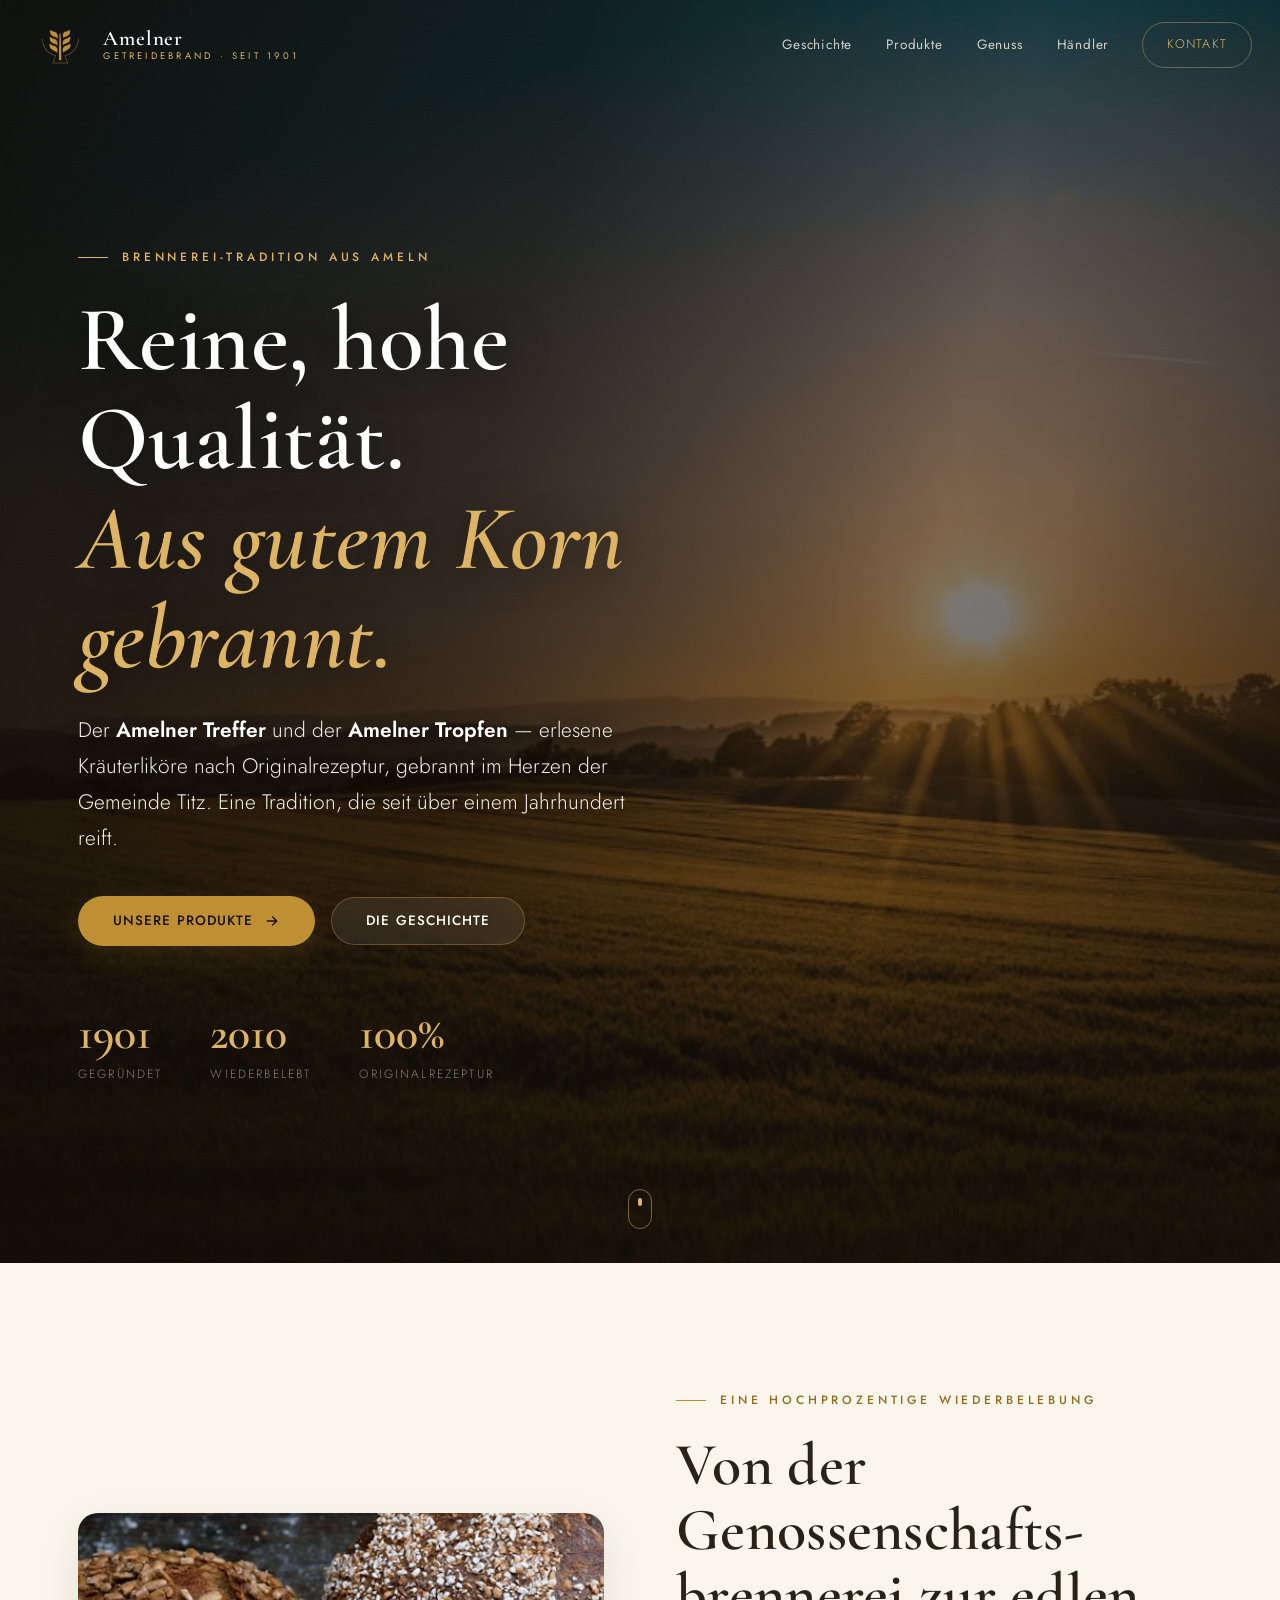
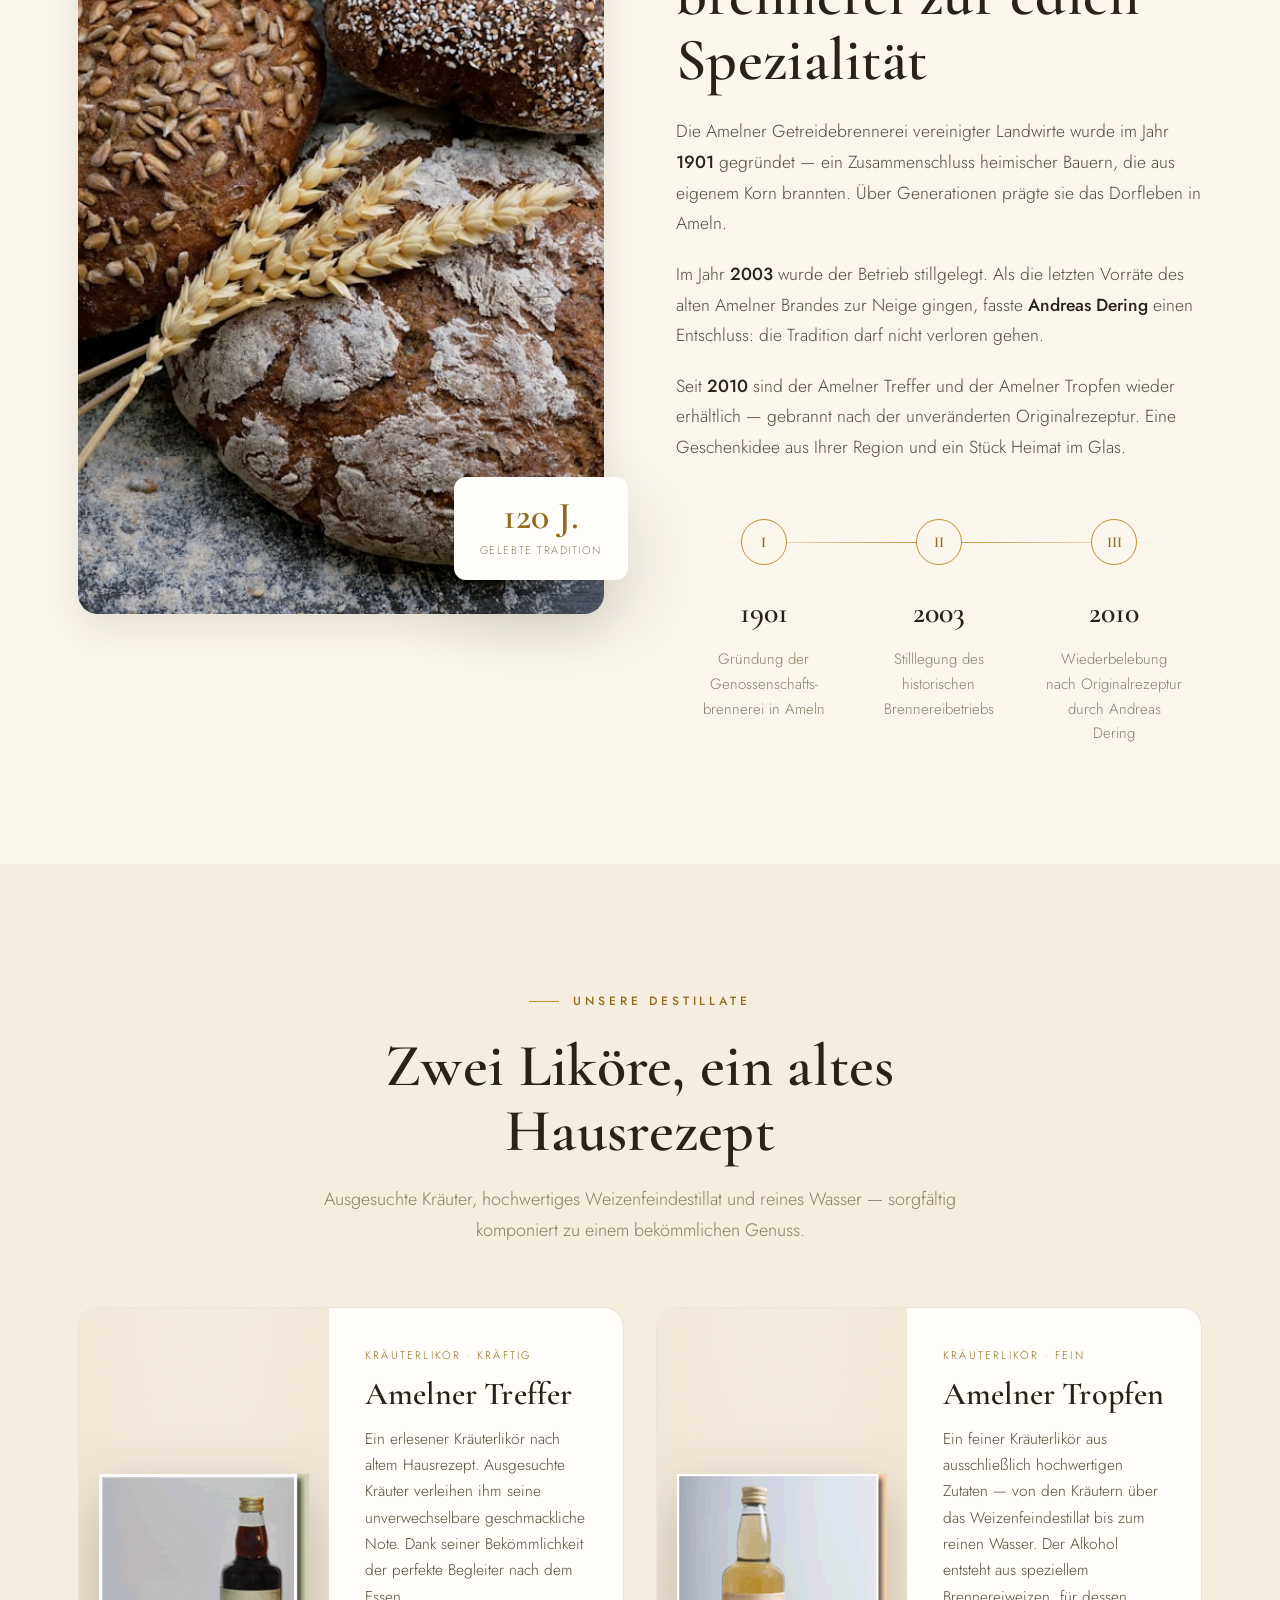
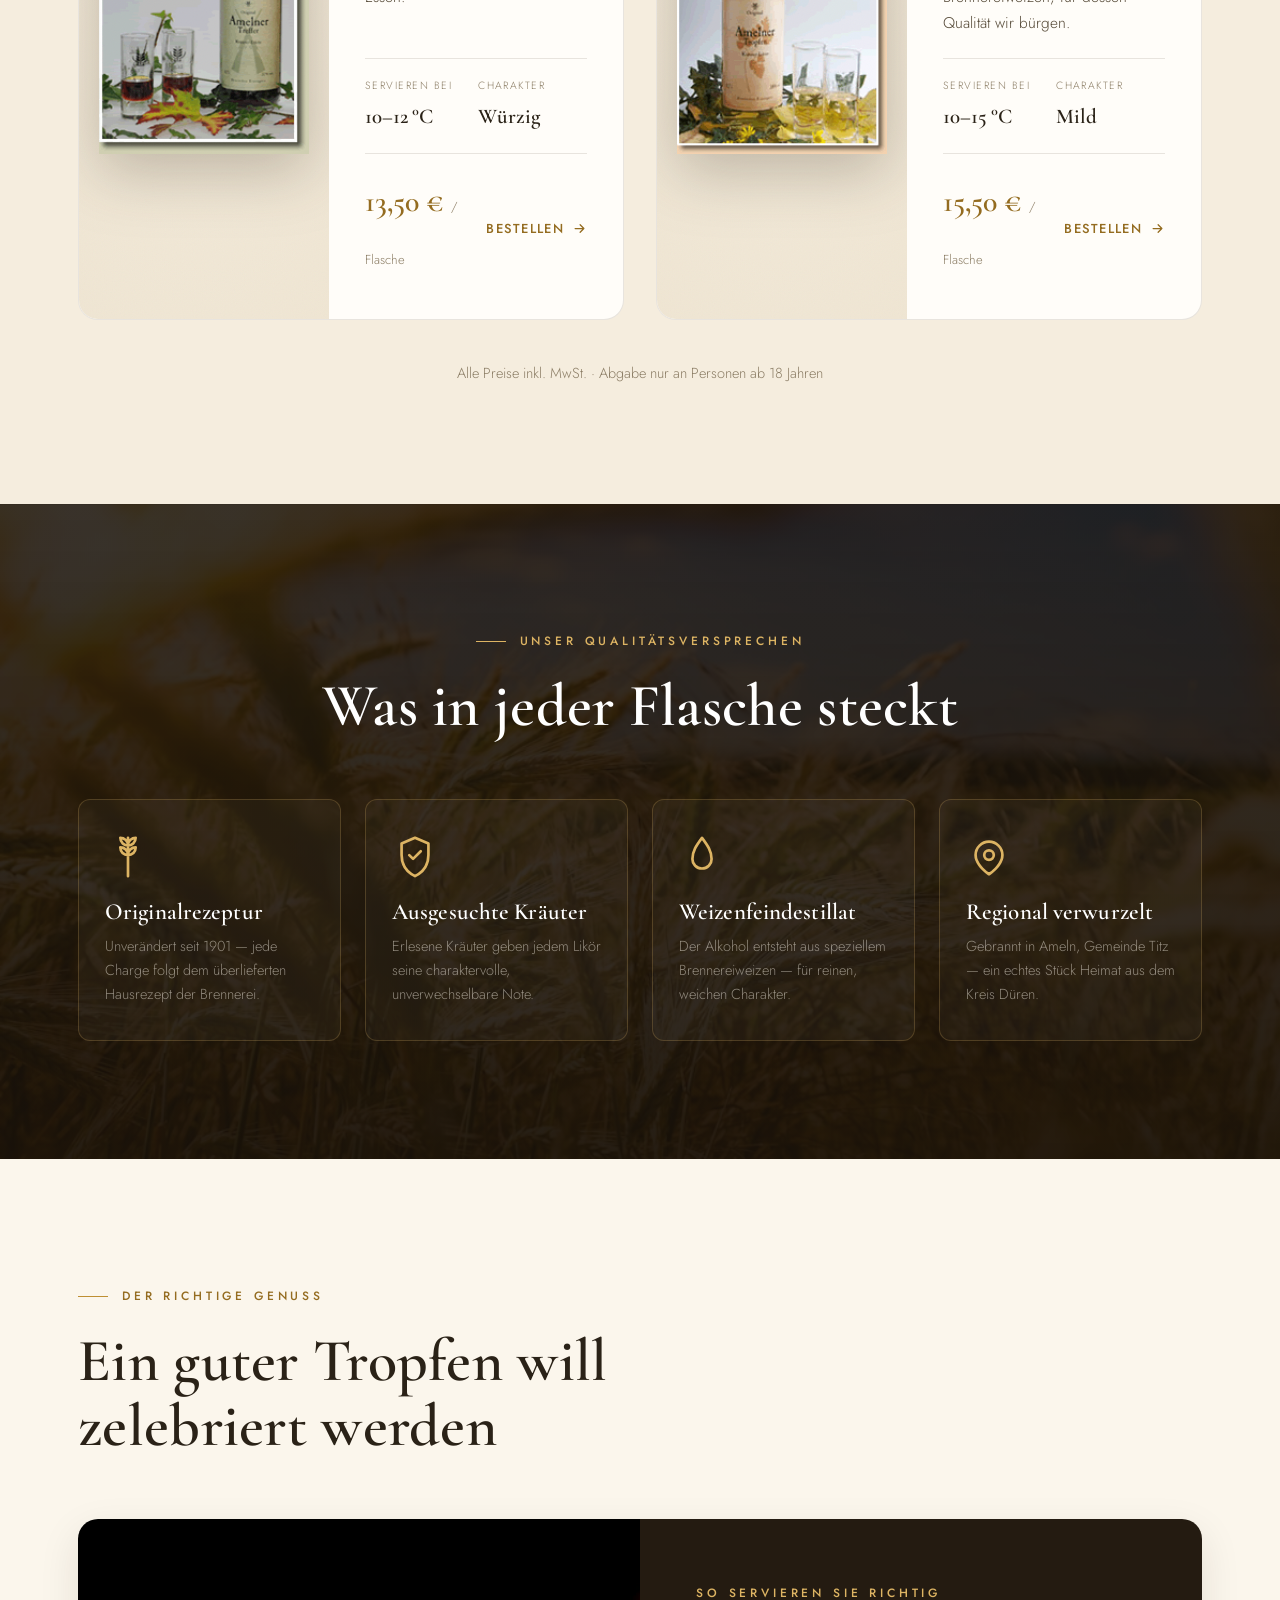
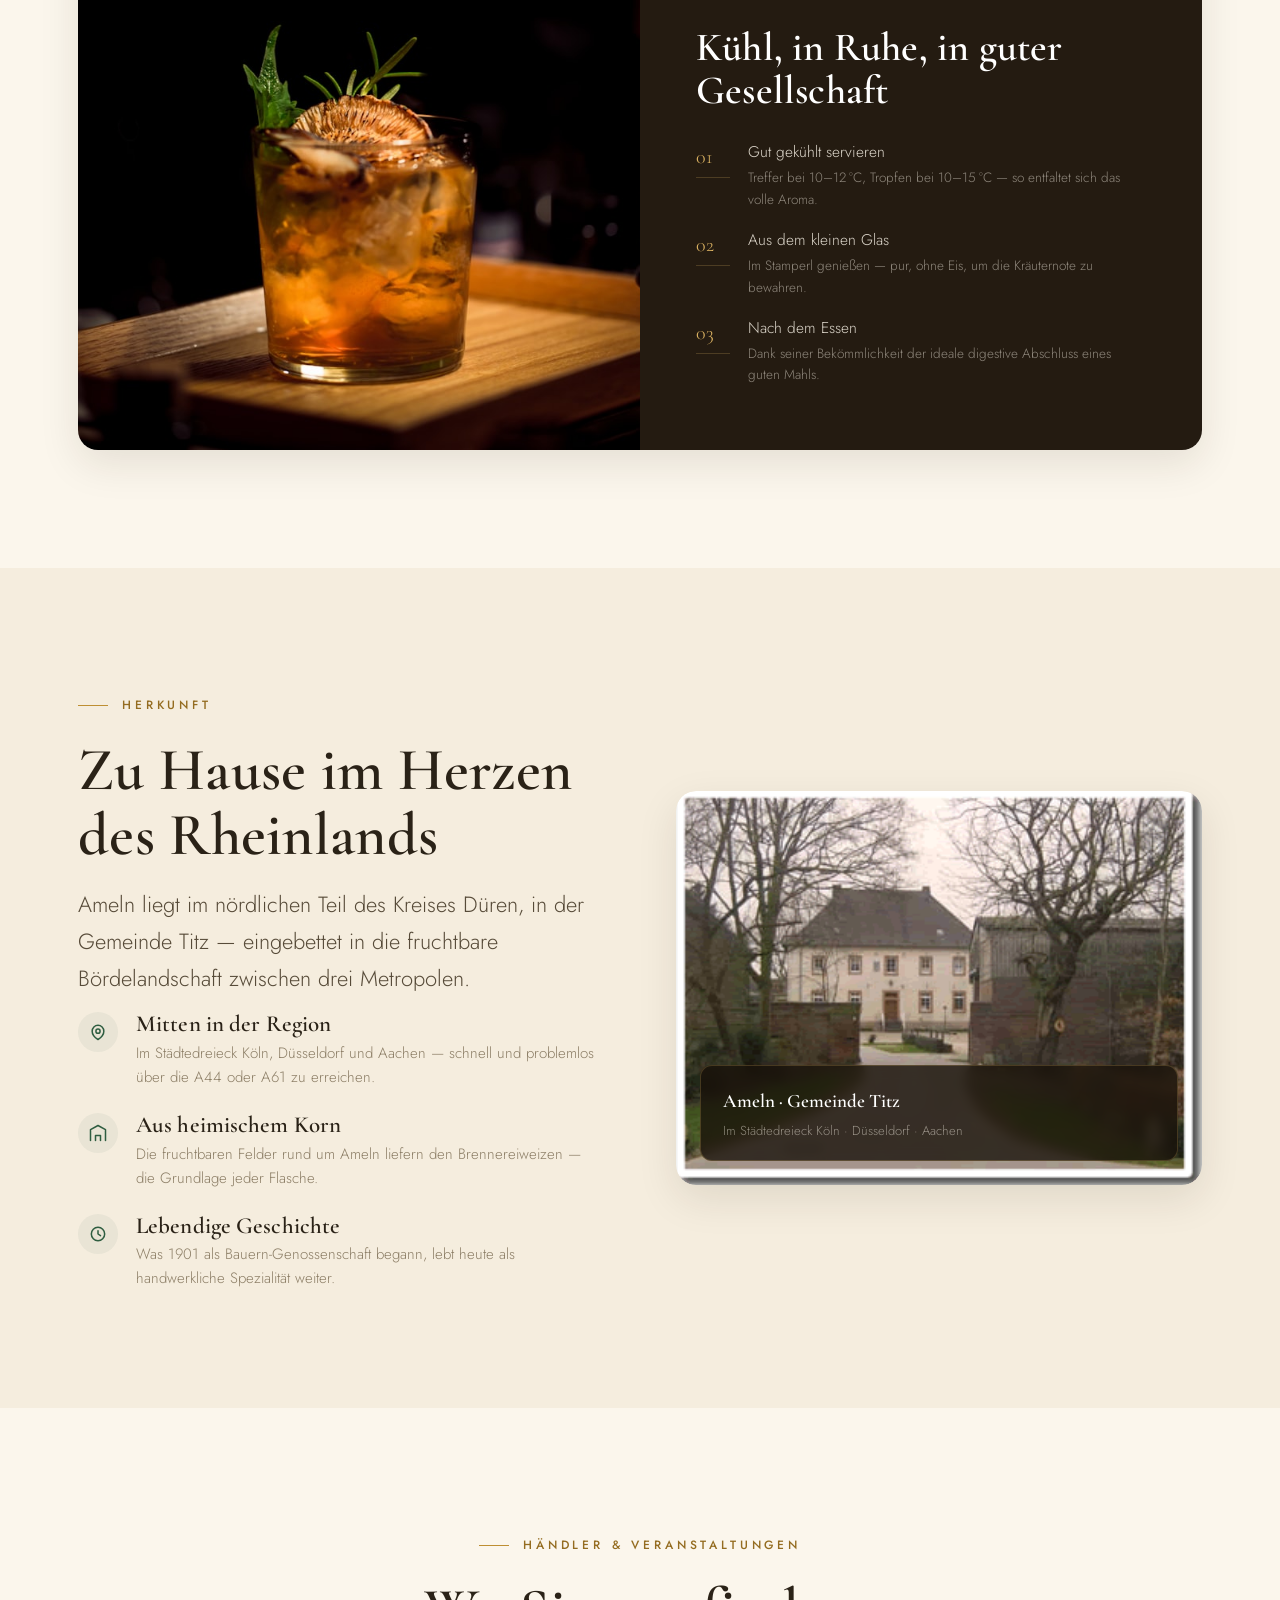
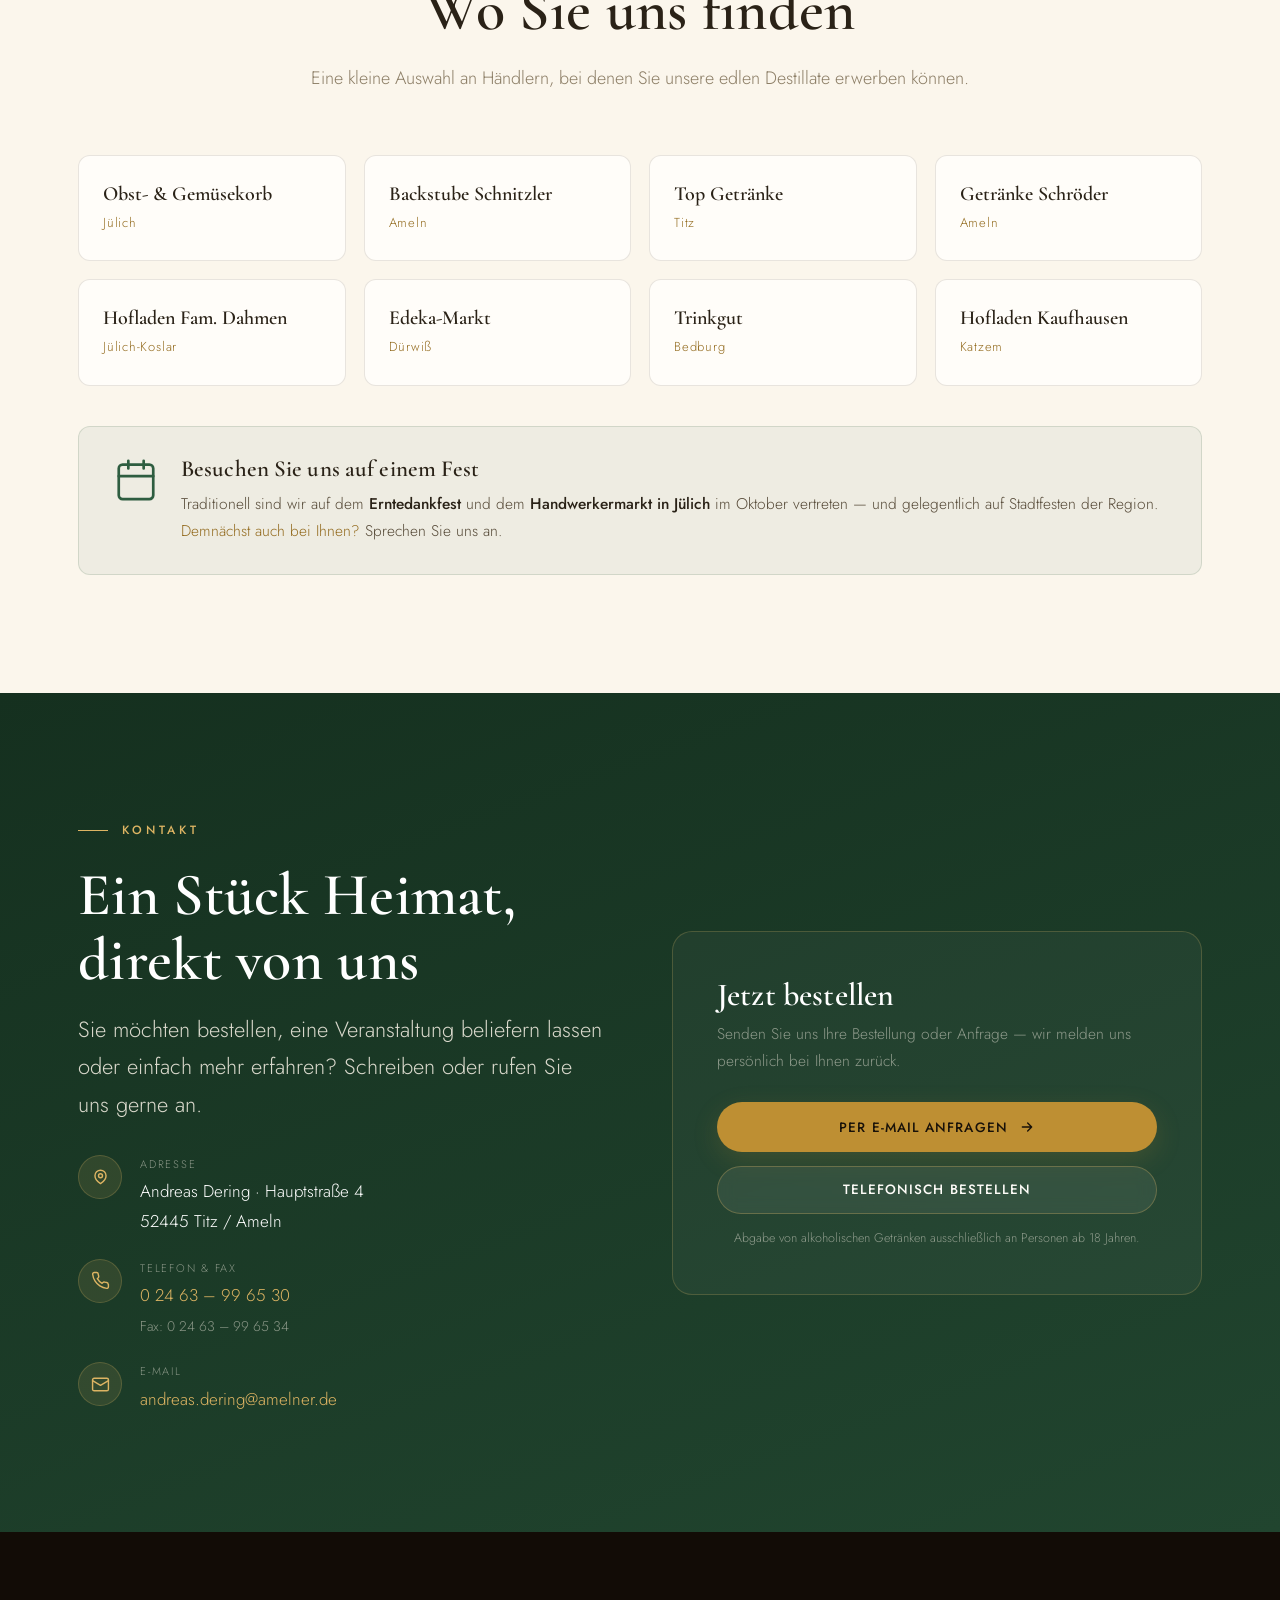
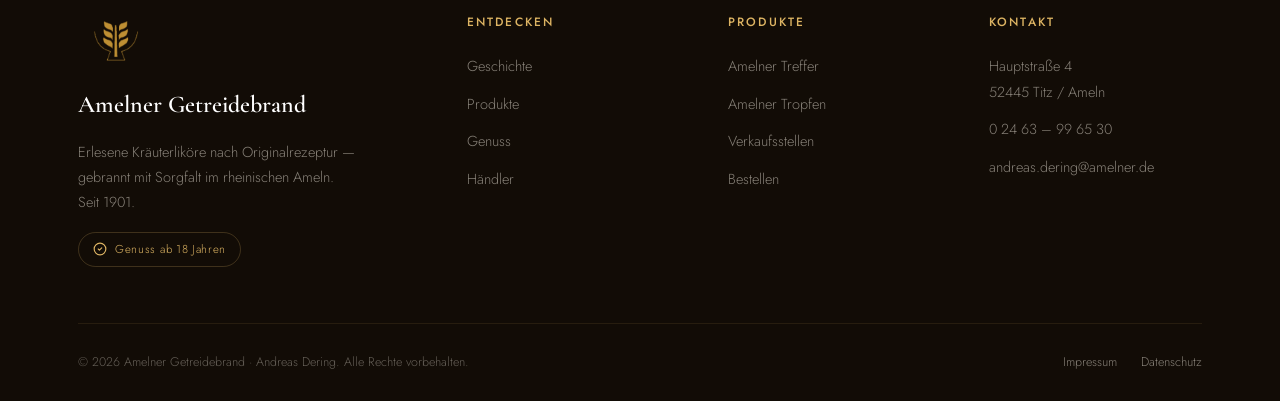
==== commit 9a497124: "Use original logo mark and improve hero legibility - Replace SVG logo recreation with the original A" ====
--- a/index.html
+++ b/index.html
@@ -13,7 +13,7 @@
 <meta property="og:description" content="Reine, hohe Qualität — nach Originalrezeptur gebrannt in Ameln. Amelner Treffer & Amelner Tropfen.">
 <meta property="og:image" content="assets/img/hero-field-sunset.jpg">
 <meta property="og:locale" content="de_DE">
-<link rel="icon" type="image/svg+xml" href="assets/img/logo-mark.svg">
+<link rel="icon" type="image/png" href="assets/img/logo-gold.png">
 <link rel="preconnect" href="https://fonts.googleapis.com">
 <link rel="preconnect" href="https://fonts.gstatic.com" crossorigin>
 <link href="https://fonts.googleapis.com/css2?family=Cormorant+Garamond:ital,wght@0,500;0,600;0,700;1,500;1,600&family=Jost:wght@300;400;500&display=swap" rel="stylesheet">
@@ -27,7 +27,7 @@
 <header class="header" id="header">
   <div class="header-inner">
     <a href="#top" class="brand" aria-label="Amelner Getreidebrand — Startseite">
-      <svg class="brand-mark" viewBox="0 0 120 120" fill="currentColor" aria-hidden="true"><path d="M14 30c0-2.2 1.9-3.6 3.7-2.5C28.6 33.9 43 38 60 38s31.4-4.1 42.3-10.5c1.8-1.1 3.7.3 3.7 2.5 0 1-.5 2-1.4 2.5C92.8 39.9 77.3 44.4 60 44.4S27.2 39.9 15.4 33c-.9-.5-1.4-1.5-1.4-3z" opacity=".92"/><path d="M60 16c2.2 2.6 3.4 6 3.4 9.6 0 .8-.1 1.6-.2 2.4 1.6-1.4 3.6-2.3 5.7-2.6-.5 3.4-2.3 6.5-5 8.6.1.7.2 1.5.2 2.3 0 .7 0 1.3-.1 2 1.7-1.5 3.8-2.4 6.1-2.6-.6 3.6-2.6 6.8-5.6 8.9-.2 1.2-.5 2.3-.9 3.4l-2.4 28h-2.6l-2.4-28c-.4-1.1-.7-2.2-.9-3.4-3-2.1-5-5.3-5.6-8.9 2.3.2 4.4 1.1 6.1 2.6-.1-.7-.1-1.3-.1-2 0-.8.1-1.6.2-2.3-2.7-2.1-4.5-5.2-5-8.6 2.1.3 4.1 1.2 5.7 2.6-.1-.8-.2-1.6-.2-2.4 0-3.6 1.2-7 3.4-9.6z"/><path d="M44 34c2.7.6 5 2.2 6.6 4.4-2.4 1-5 1-7.3 0 .9 1.3 1.5 2.7 1.9 4.2-2.6-.2-5-1.4-6.7-3.4.5 1.5.6 3 .5 4.5-2.2-1.1-3.9-3-4.8-5.4 2.3-.9 4.8-1 7.1-.4-.7-.7-1.3-1.5-1.8-2.4 1.6-.7 3.2-1 4.5-1.1z" opacity=".82"/><path d="M76 34c-2.7.6-5 2.2-6.6 4.4 2.4 1 5 1 7.3 0-.9 1.3-1.5 2.7-1.9 4.2 2.6-.2 5-1.4 6.7-3.4-.5 1.5-.6 3-.5 4.5 2.2-1.1 3.9-3 4.8-5.4-2.3-.9-4.8-1-7.1-.4.7-.7 1.3-1.5 1.8-2.4-1.6-.7-3.2-1-4.5-1.1z" opacity=".82"/><path d="M44 82h32c0 7.5-4.6 13.9-11.1 16.6V104h6.1v4H49v-4h6.1v-5.4C48.6 95.9 44 89.5 44 82z" opacity=".95"/><path d="M40 80h40v3H40z"/></svg>
+      <img class="brand-mark" src="assets/img/logo-gold.png" alt="Amelner Getreidebrand Logo">
       <span class="brand-text">
         <span class="brand-name">Amelner</span>
         <span class="brand-sub">Getreidebrand · seit 1901</span>
@@ -324,7 +324,7 @@
   <div class="container">
     <div class="footer-top">
       <div class="footer-brand">
-        <svg class="brand-mark" viewBox="0 0 120 120" fill="currentColor" aria-hidden="true"><path d="M14 30c0-2.2 1.9-3.6 3.7-2.5C28.6 33.9 43 38 60 38s31.4-4.1 42.3-10.5c1.8-1.1 3.7.3 3.7 2.5 0 1-.5 2-1.4 2.5C92.8 39.9 77.3 44.4 60 44.4S27.2 39.9 15.4 33c-.9-.5-1.4-1.5-1.4-3z" opacity=".92"/><path d="M60 16c2.2 2.6 3.4 6 3.4 9.6 0 .8-.1 1.6-.2 2.4 1.6-1.4 3.6-2.3 5.7-2.6-.5 3.4-2.3 6.5-5 8.6.1.7.2 1.5.2 2.3 0 .7 0 1.3-.1 2 1.7-1.5 3.8-2.4 6.1-2.6-.6 3.6-2.6 6.8-5.6 8.9-.2 1.2-.5 2.3-.9 3.4l-2.4 28h-2.6l-2.4-28c-.4-1.1-.7-2.2-.9-3.4-3-2.1-5-5.3-5.6-8.9 2.3.2 4.4 1.1 6.1 2.6-.1-.7-.1-1.3-.1-2 0-.8.1-1.6.2-2.3-2.7-2.1-4.5-5.2-5-8.6 2.1.3 4.1 1.2 5.7 2.6-.1-.8-.2-1.6-.2-2.4 0-3.6 1.2-7 3.4-9.6z"/><path d="M44 34c2.7.6 5 2.2 6.6 4.4-2.4 1-5 1-7.3 0 .9 1.3 1.5 2.7 1.9 4.2-2.6-.2-5-1.4-6.7-3.4.5 1.5.6 3 .5 4.5-2.2-1.1-3.9-3-4.8-5.4 2.3-.9 4.8-1 7.1-.4-.7-.7-1.3-1.5-1.8-2.4 1.6-.7 3.2-1 4.5-1.1z" opacity=".82"/><path d="M76 34c-2.7.6-5 2.2-6.6 4.4 2.4 1 5 1 7.3 0-.9 1.3-1.5 2.7-1.9 4.2 2.6-.2 5-1.4 6.7-3.4-.5 1.5-.6 3-.5 4.5 2.2-1.1 3.9-3 4.8-5.4-2.3-.9-4.8-1-7.1-.4.7-.7 1.3-1.5 1.8-2.4-1.6-.7-3.2-1-4.5-1.1z" opacity=".82"/><path d="M44 82h32c0 7.5-4.6 13.9-11.1 16.6V104h6.1v4H49v-4h6.1v-5.4C48.6 95.9 44 89.5 44 82z" opacity=".95"/><path d="M40 80h40v3H40z"/></svg>
+        <img class="brand-mark" src="assets/img/logo-gold.png" alt="Amelner Getreidebrand Logo">
         <div class="fb-name">Amelner Getreidebrand</div>
         <p>Erlesene Kräuterliköre nach Originalrezeptur — gebrannt mit Sorgfalt im rheinischen Ameln. Seit 1901.</p>
         <span class="age-badge" style="margin-top:18px">
--- a/css/style.css
+++ b/css/style.css
@@ -93,8 +93,8 @@
 .header.scrolled{background:rgba(251,246,236,.9);backdrop-filter:blur(18px);-webkit-backdrop-filter:blur(18px);border-bottom:1px solid var(--border);box-shadow:0 6px 30px rgba(40,28,10,.05)}
 .header.scrolled .header-inner{padding-top:14px;padding-bottom:14px}
 .brand{display:flex;align-items:center;gap:13px;text-decoration:none}
-.brand-mark{width:42px;height:42px;color:var(--gold);transition:all .4s var(--ease)}
-.header.scrolled .brand-mark{width:38px;height:38px}
+.brand-mark{height:46px;width:auto;display:block;transition:all .4s var(--ease)}
+.header.scrolled .brand-mark{height:38px}
 .brand-text{display:flex;flex-direction:column;line-height:1}
 .brand-name{font-family:var(--font-display);font-size:21px;font-weight:600;letter-spacing:.04em;color:#fff;transition:color .4s var(--ease)}
 .brand-sub{font-family:var(--font-body);font-size:9.5px;font-weight:400;letter-spacing:.34em;text-transform:uppercase;color:var(--gold-light);margin-top:3px}
@@ -124,14 +124,15 @@
 .hero{position:relative;min-height:100vh;display:flex;align-items:center;overflow:hidden}
 .hero-bg{position:absolute;inset:0;z-index:0}
 .hero-bg img{width:100%;height:100%;object-fit:cover;object-position:center 60%}
-.hero-overlay{position:absolute;inset:0;z-index:1;background:linear-gradient(105deg,rgba(20,14,7,.86) 0%,rgba(20,14,7,.62) 42%,rgba(24,17,9,.32) 75%,rgba(24,17,9,.5) 100%)}
-.hero-vignette{position:absolute;inset:0;z-index:2;background:radial-gradient(120% 90% at 50% 30%,transparent 40%,rgba(15,10,4,.55) 100%)}
+.hero-overlay{position:absolute;inset:0;z-index:1;background:linear-gradient(102deg,rgba(12,8,3,.94) 0%,rgba(14,9,4,.82) 38%,rgba(18,12,6,.55) 68%,rgba(14,9,4,.66) 100%)}
+.hero-vignette{position:absolute;inset:0;z-index:2;background:linear-gradient(to top,rgba(12,8,3,.7) 0%,transparent 32%),radial-gradient(120% 95% at 38% 35%,transparent 38%,rgba(12,8,3,.6) 100%)}
 .hero-grain{position:absolute;inset:0;z-index:3;opacity:.05;pointer-events:none;background-image:url("data:image/svg+xml,%3Csvg xmlns='http://www.w3.org/2000/svg' width='180' height='180'%3E%3Cfilter id='n'%3E%3CfeTurbulence type='fractalNoise' baseFrequency='.9' numOctaves='3'/%3E%3C/filter%3E%3Crect width='100%25' height='100%25' filter='url(%23n)'/%3E%3C/svg%3E")}
 .hero-content{position:relative;z-index:4;width:100%;padding-top:120px;padding-bottom:60px}
 .hero-inner{max-width:780px}
-.hero h1{color:#fff;margin-bottom:26px;text-shadow:0 2px 30px rgba(0,0,0,.3)}
+.hero h1{color:#fff;margin-bottom:26px;text-shadow:0 2px 40px rgba(0,0,0,.55)}
 .hero h1 em{font-style:italic;color:var(--gold-light)}
-.hero-sub{font-size:clamp(17px,2.2vw,21px);color:var(--text-inv);max-width:560px;margin-bottom:40px;line-height:1.7;font-weight:300}
+.hero-sub{font-size:clamp(17px,2.2vw,21px);color:rgba(255,253,249,.94);max-width:560px;margin-bottom:40px;line-height:1.7;font-weight:300;text-shadow:0 1px 16px rgba(0,0,0,.45)}
+.hero-sub strong{color:#fff;font-weight:600}
 .hero .btn-group{margin-bottom:64px}
 .hero-facts{display:flex;gap:48px;flex-wrap:wrap}
 .hero-fact{position:relative}
@@ -267,7 +268,7 @@
 /* === FOOTER === */
 .footer{background:#120c06;color:var(--text-inv-muted);padding:80px 0 0}
 .footer-top{display:grid;grid-template-columns:1.6fr 1fr 1fr 1fr;gap:48px;padding-bottom:56px;border-bottom:1px solid rgba(221,180,99,.1)}
-.footer-brand .brand-mark{width:48px;height:48px;color:var(--gold);margin-bottom:18px}
+.footer-brand .brand-mark{height:54px;width:auto;margin-bottom:18px}
 .footer-brand .fb-name{font-family:var(--font-display);font-size:24px;color:#fff;font-weight:600}
 .footer-brand p{font-size:14.5px;margin-top:14px;max-width:280px;line-height:1.7}
 .footer h5{font-family:var(--font-body);font-size:12px;font-weight:500;letter-spacing:.18em;text-transform:uppercase;color:var(--gold-light);margin-bottom:20px}
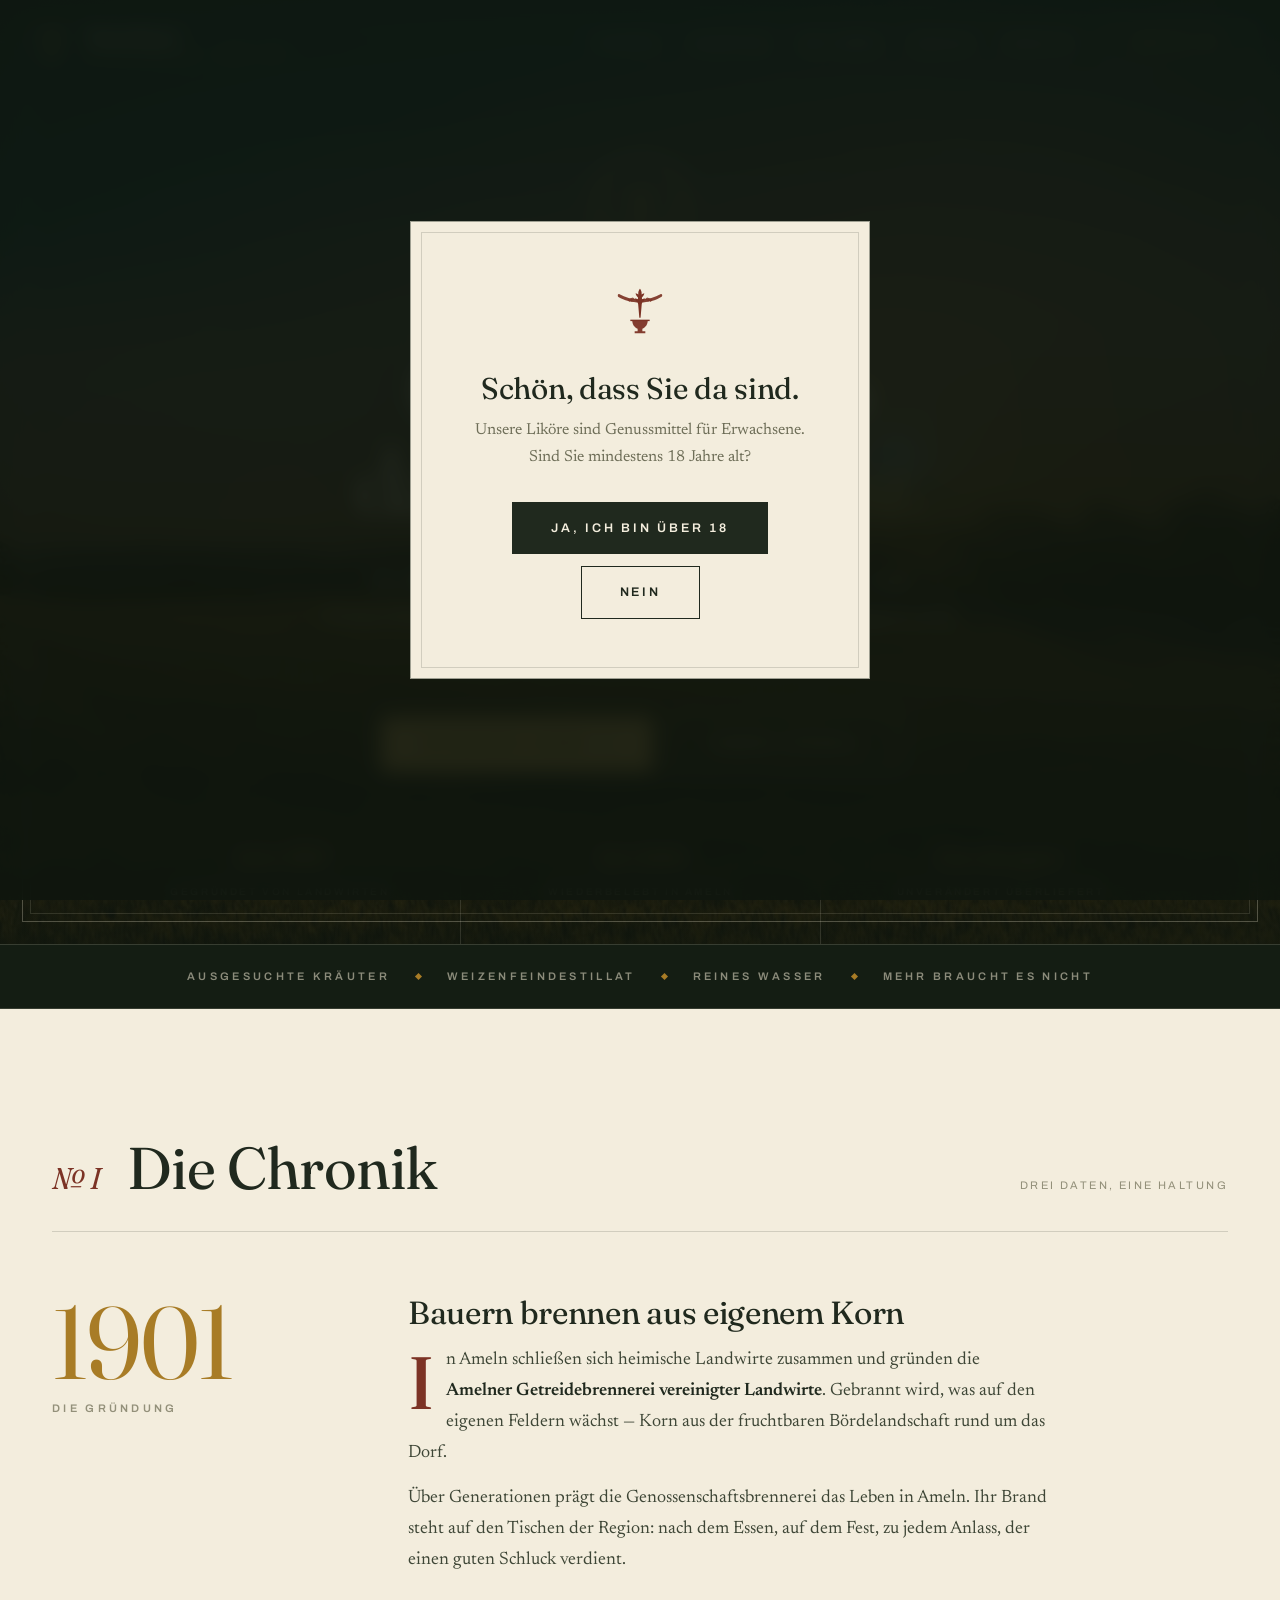
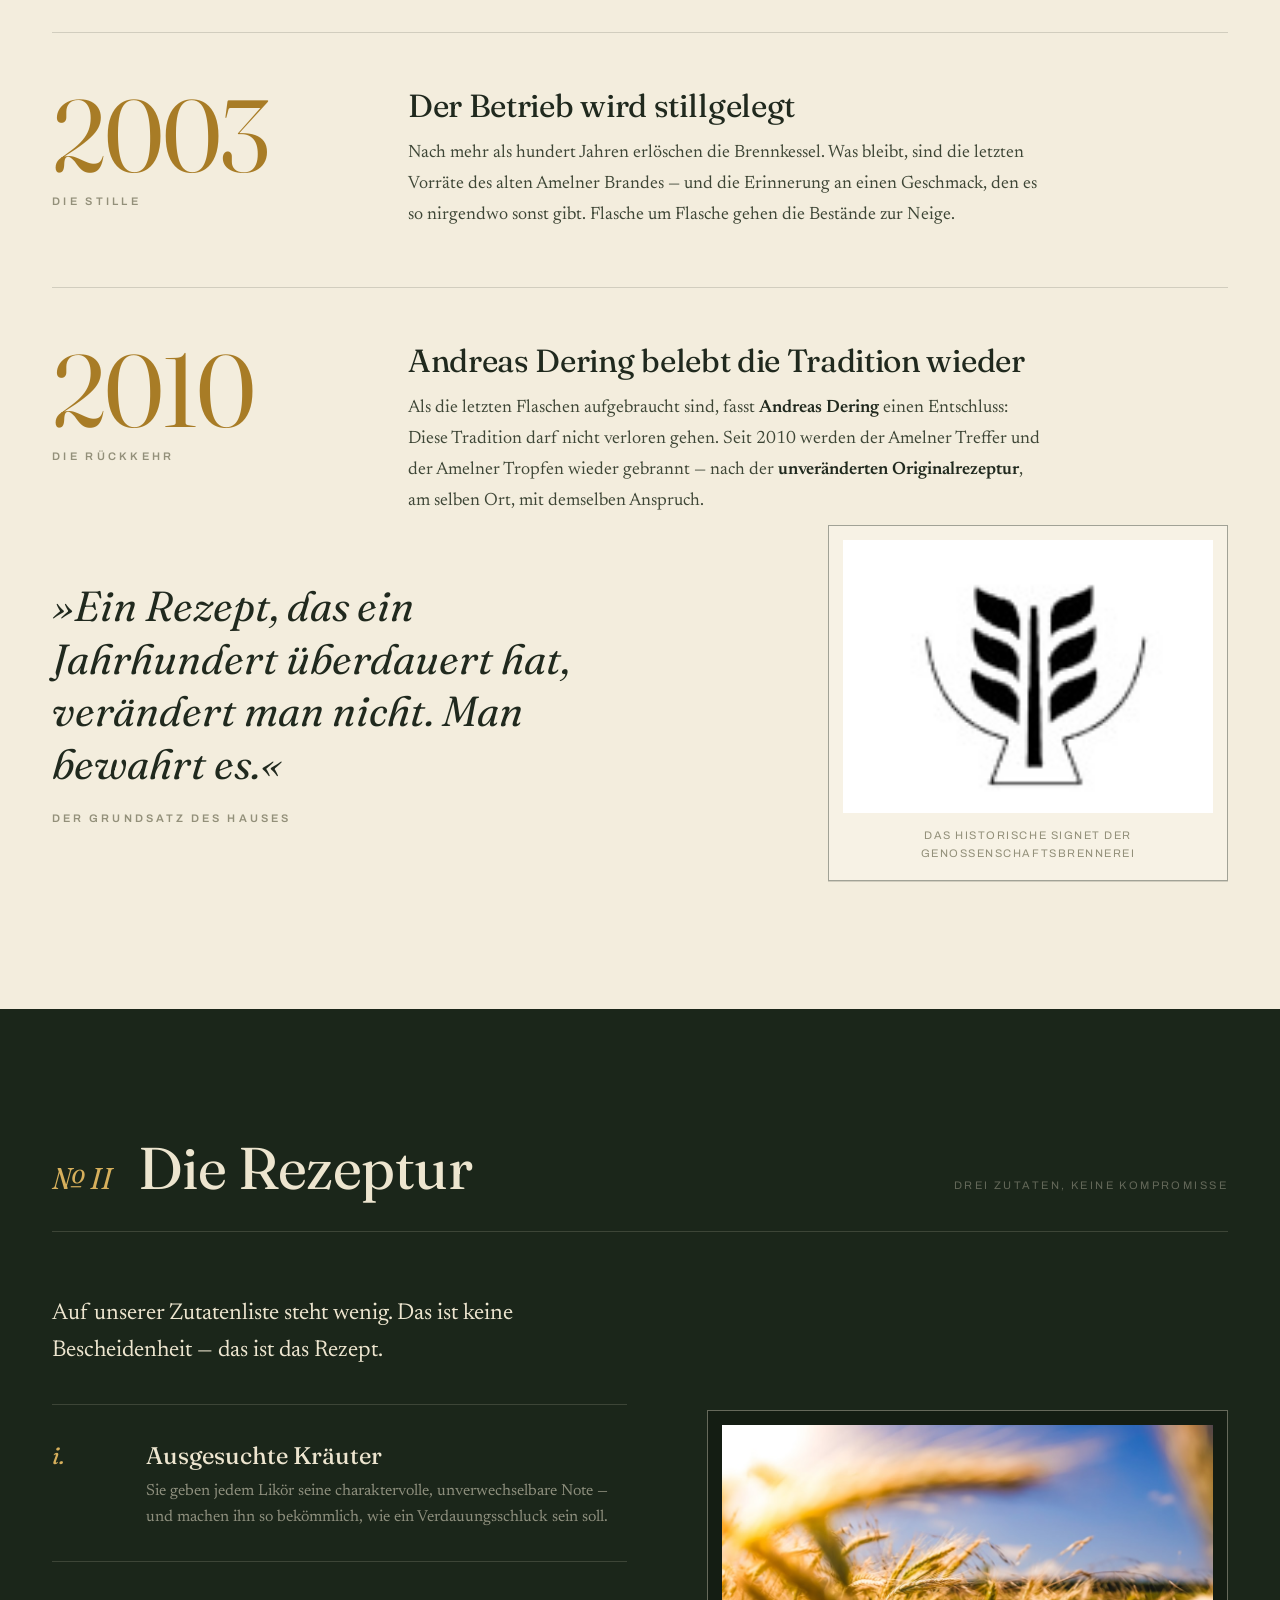
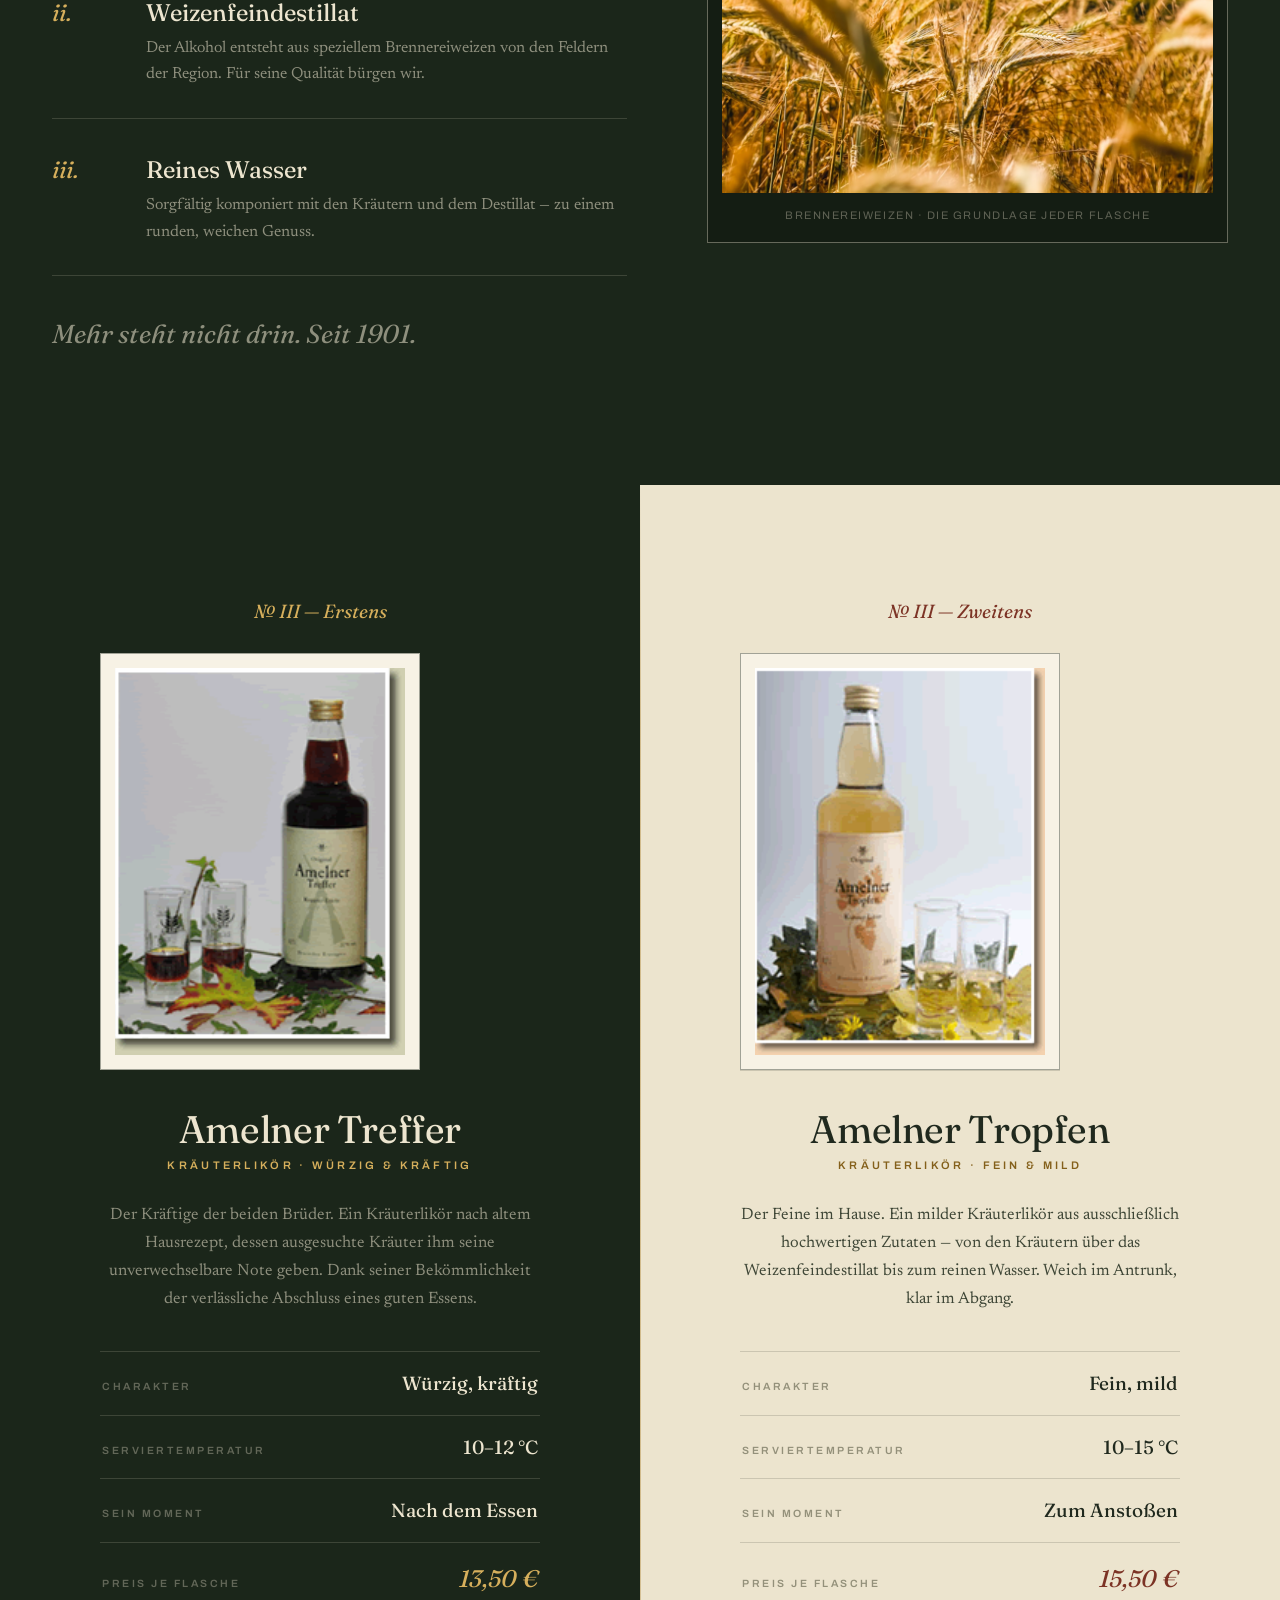
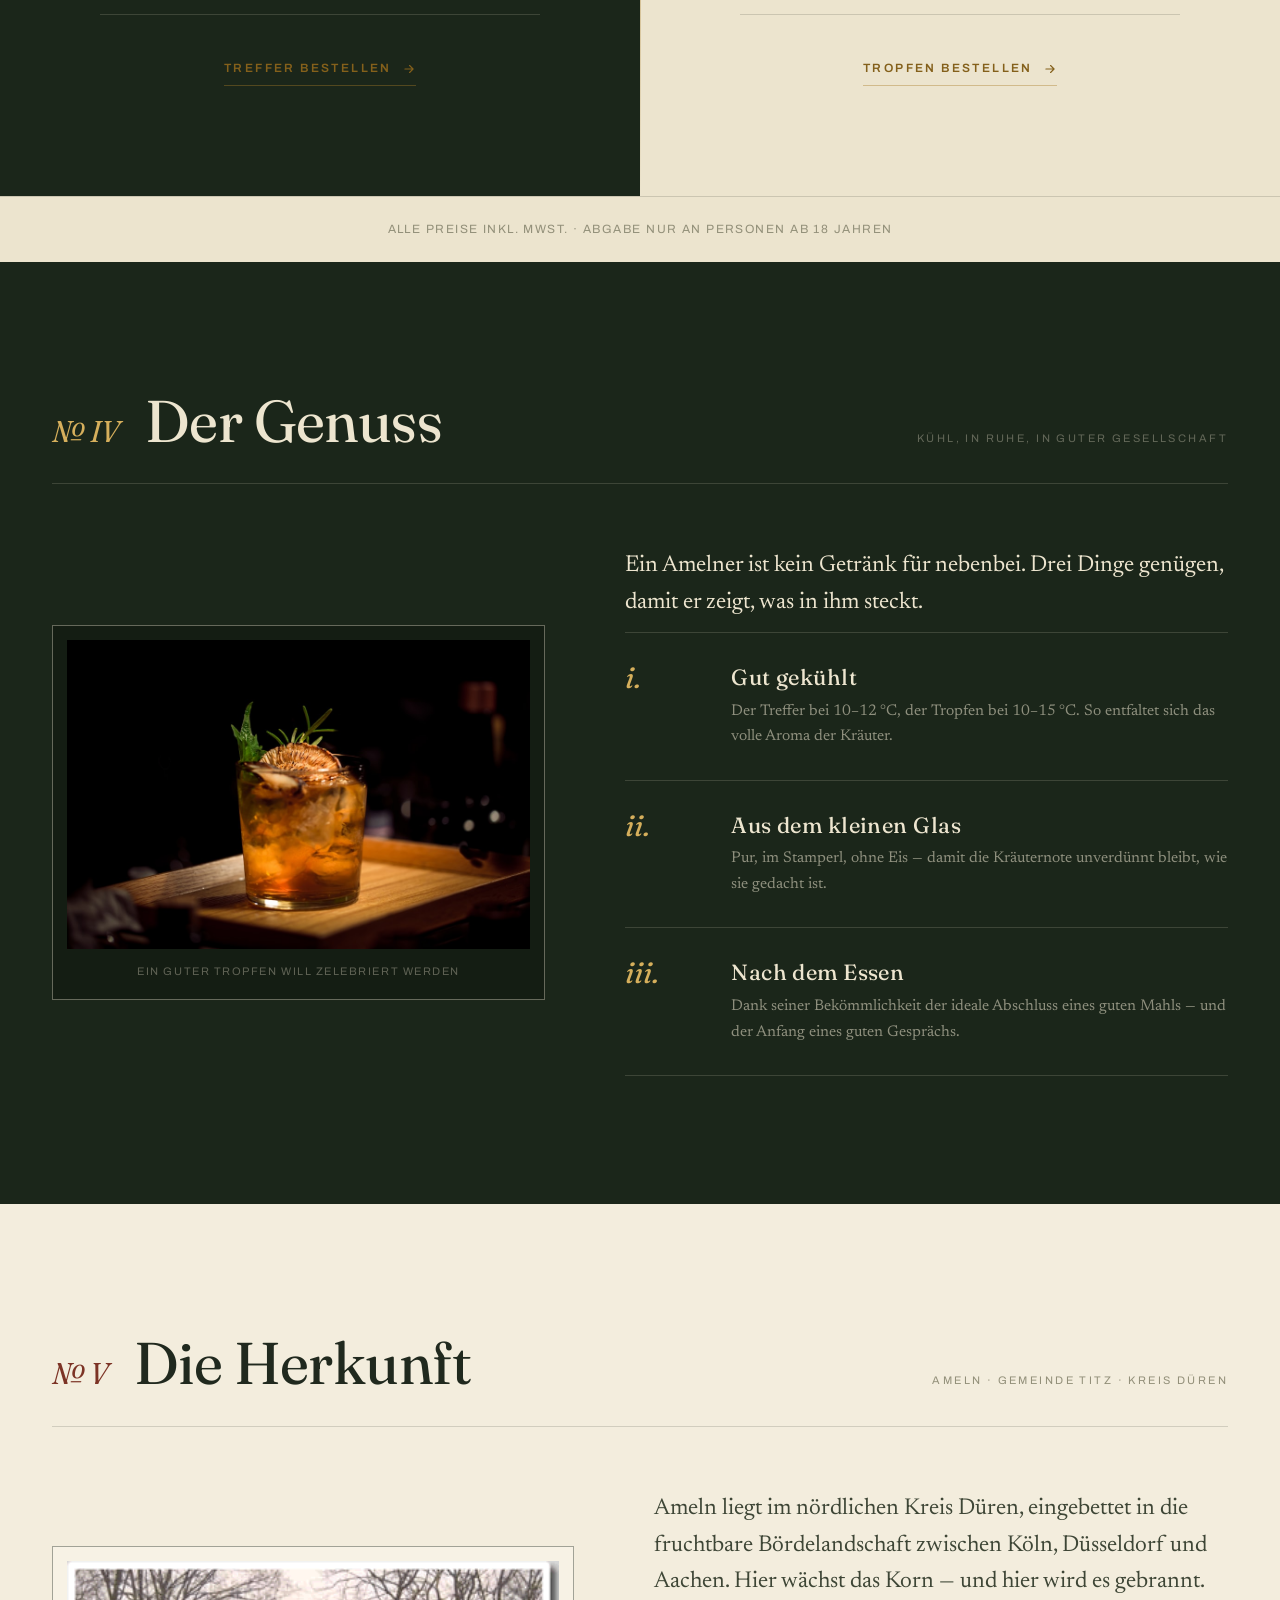
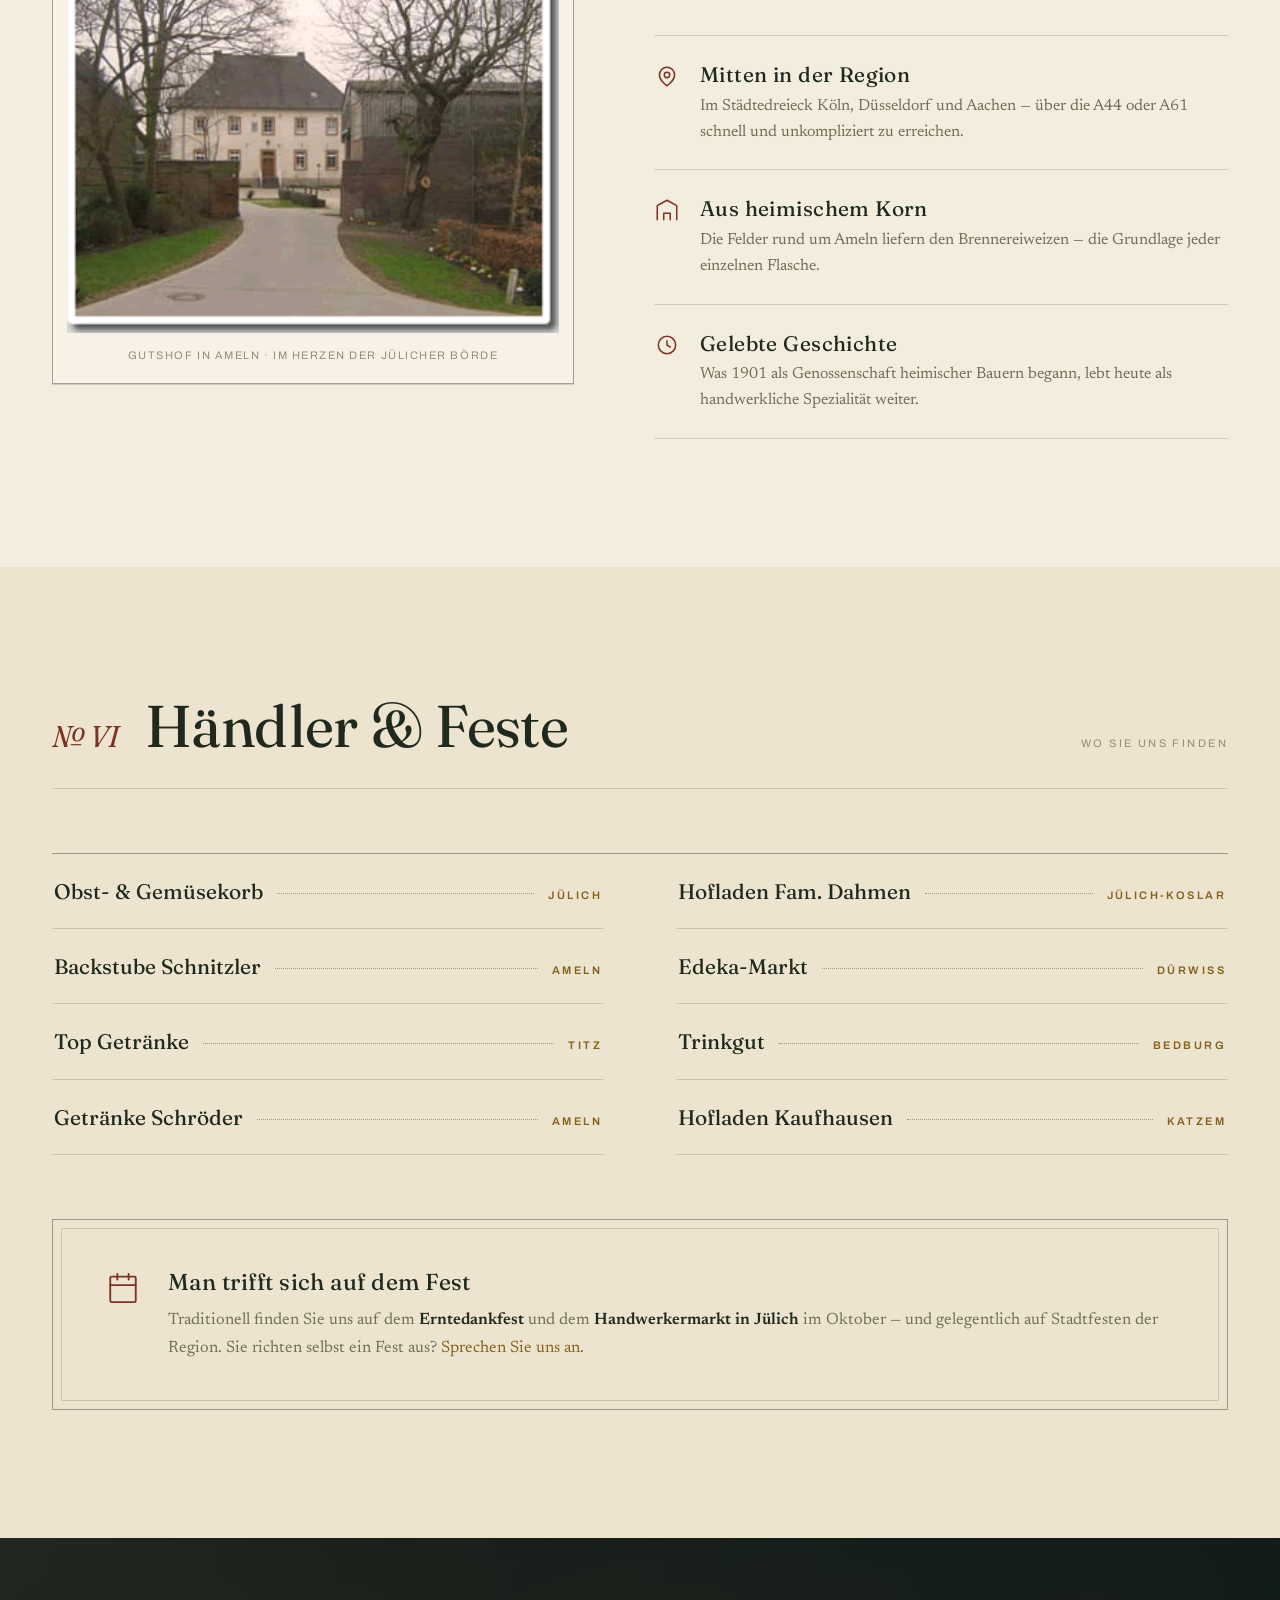
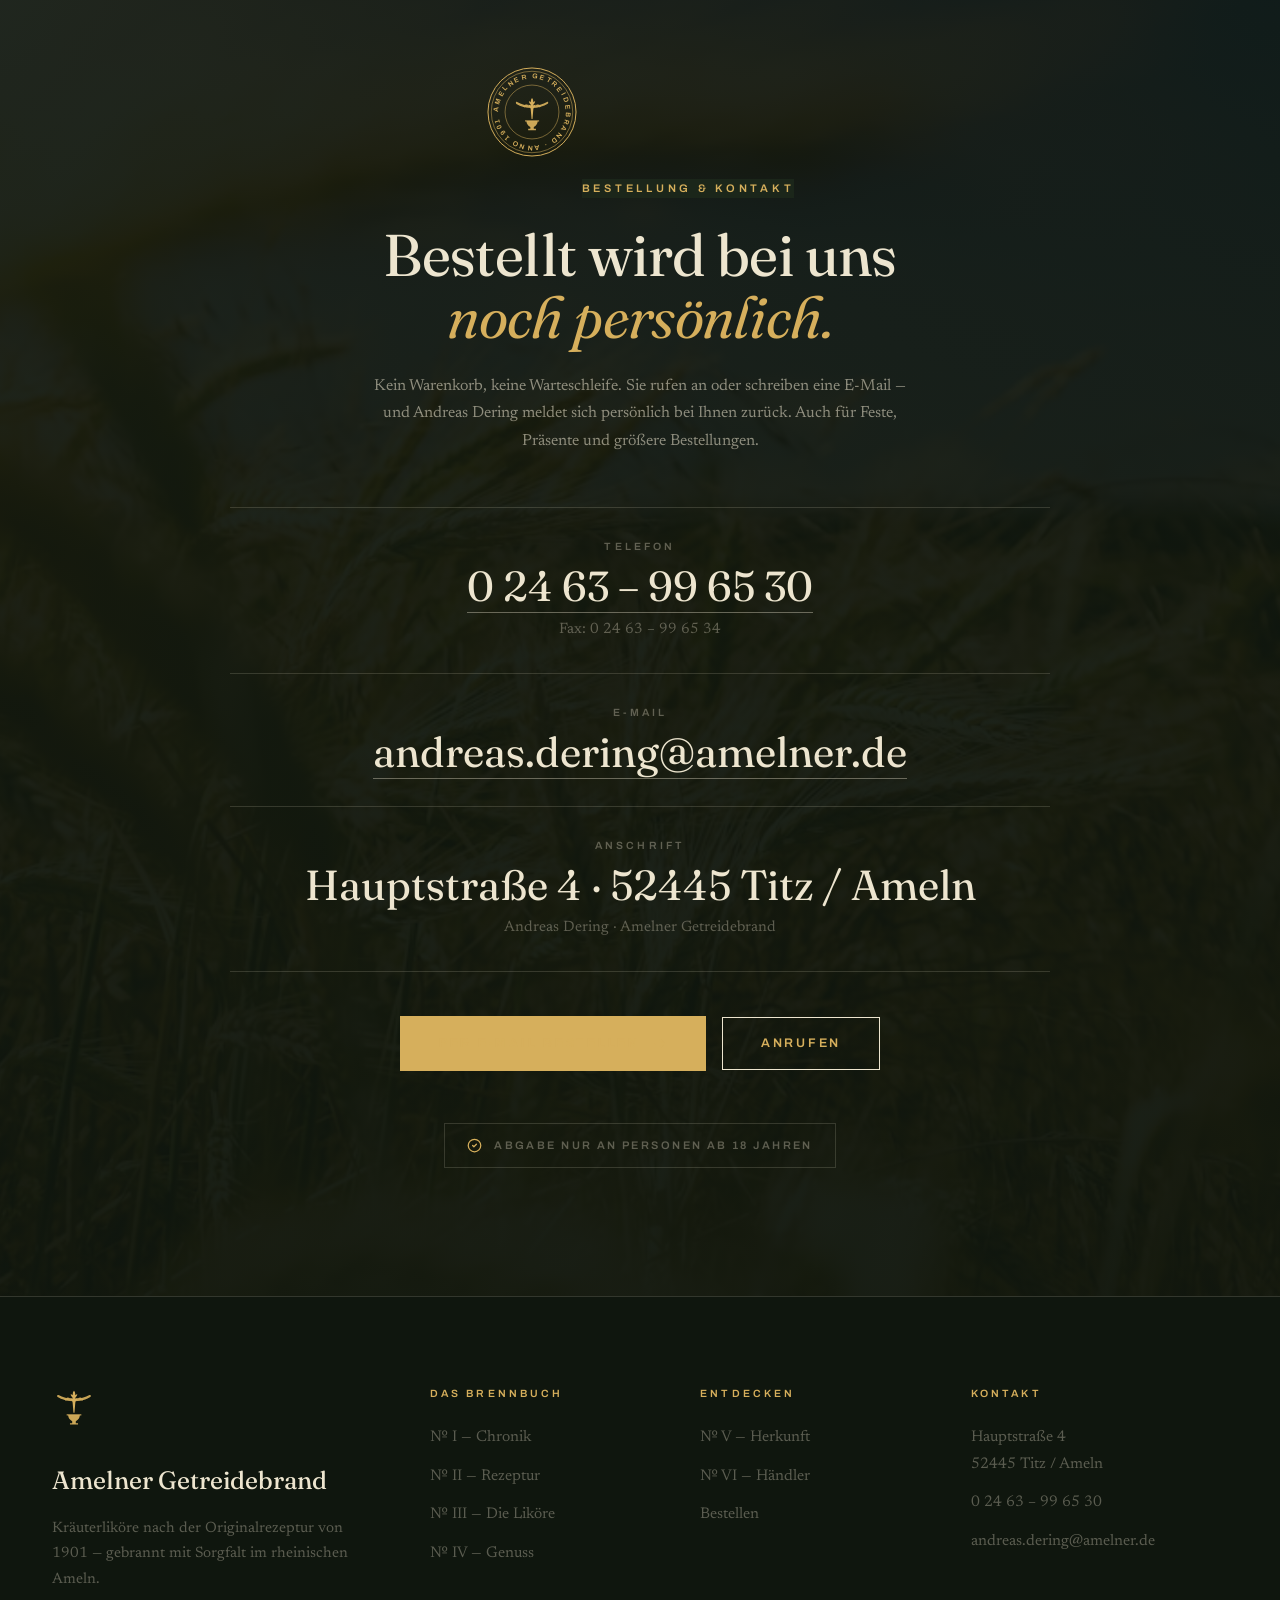
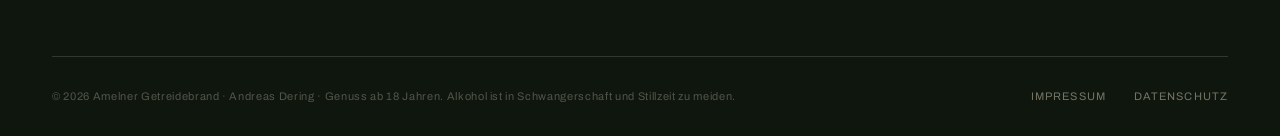
==== commit a3b1468d: "Redesign als editoriales „Brennbuch" — hochwertiges, eigenständiges Layout Kompletter Neuaufbau der " ====
--- a/index.html
+++ b/index.html
@@ -3,318 +3,390 @@
 <head>
 <meta charset="UTF-8">
 <meta name="viewport" content="width=device-width, initial-scale=1.0">
-<title>Amelner Getreidebrand — Erlesene Kräuterliköre aus Ameln</title>
-<meta name="description" content="Amelner Treffer & Amelner Tropfen — erlesene Kräuterliköre nach Originalrezeptur aus der traditionsreichen Brennerei in Titz/Ameln. Seit 1901, wiederbelebt 2010 von Andreas Dering.">
-<meta name="keywords" content="Amelner Getreidebrand, Amelner Treffer, Amelner Tropfen, Kräuterlikör, Andreas Dering, Titz, Ameln, Brennerei, Geschenkidee, Getreidebrand">
+<title>Amelner Getreidebrand — Kräuterliköre nach Originalrezeptur, seit 1901</title>
+<meta name="description" content="Amelner Treffer &amp; Amelner Tropfen — zwei Kräuterliköre nach der Originalrezeptur von 1901, gebrannt in Ameln, Gemeinde Titz. 2010 wiederbelebt von Andreas Dering. Ein Stück Heimat im Glas.">
+<meta name="keywords" content="Amelner Getreidebrand, Amelner Treffer, Amelner Tropfen, Kräuterlikör, Andreas Dering, Titz, Ameln, Brennerei, Kreis Düren, Geschenk aus der Region">
 <meta name="author" content="Amelner Getreidebrand">
 <meta name="robots" content="index, follow">
 <meta property="og:type" content="website">
-<meta property="og:title" content="Amelner Getreidebrand — Erlesene Kräuterliköre aus Ameln">
-<meta property="og:description" content="Reine, hohe Qualität — nach Originalrezeptur gebrannt in Ameln. Amelner Treffer & Amelner Tropfen.">
+<meta property="og:title" content="Amelner Getreidebrand — Kräuterliköre nach Originalrezeptur, seit 1901">
+<meta property="og:description" content="Der Amelner Treffer und der Amelner Tropfen — gebrannt, wo das Korn wächst. Ein Stück Heimat im Glas.">
 <meta property="og:image" content="assets/img/hero-field-sunset.jpg">
 <meta property="og:locale" content="de_DE">
 <link rel="icon" type="image/png" href="assets/img/logo-gold.png">
 <link rel="preconnect" href="https://fonts.googleapis.com">
 <link rel="preconnect" href="https://fonts.gstatic.com" crossorigin>
-<link href="https://fonts.googleapis.com/css2?family=Cormorant+Garamond:ital,wght@0,500;0,600;0,700;1,500;1,600&family=Jost:wght@300;400;500&display=swap" rel="stylesheet">
+<link href="https://fonts.googleapis.com/css2?family=Fraunces:ital,opsz,wght@0,9..144,340..640;1,9..144,340..640&family=Newsreader:ital,opsz,wght@0,6..72,400..600;1,6..72,400..600&family=Archivo:wght@400;500;600&display=swap" rel="stylesheet">
 <link rel="stylesheet" href="css/style.css">
+<script type="application/ld+json">
+{"@context":"https://schema.org","@type":"LocalBusiness","name":"Amelner Getreidebrand","description":"Kräuterliköre nach Originalrezeptur von 1901, gebrannt in Ameln, Gemeinde Titz.","founder":{"@type":"Person","name":"Andreas Dering"},"foundingDate":"1901","address":{"@type":"PostalAddress","streetAddress":"Hauptstraße 4","addressLocality":"Titz / Ameln","postalCode":"52445","addressCountry":"DE"},"telephone":"+492463996530","email":"andreas.dering@amelner.de","makesOffer":[{"@type":"Offer","itemOffered":{"@type":"Product","name":"Amelner Treffer","description":"Kräftiger Kräuterlikör nach altem Hausrezept."},"price":"13.50","priceCurrency":"EUR"},{"@type":"Offer","itemOffered":{"@type":"Product","name":"Amelner Tropfen","description":"Feiner, milder Kräuterlikör aus Weizenfeindestillat."},"price":"15.50","priceCurrency":"EUR"}]}
+</script>
 </head>
 <body>
 
-<div class="scroll-progress" id="scrollProgress"></div>
+<!-- Wiederverwendbare Zeichen: Weizengarbe im Kelch & einzelne Ähre -->
+<svg width="0" height="0" style="position:absolute" aria-hidden="true">
+  <defs>
+    <g id="mark-g">
+      <path d="M14 30c0-2.2 1.9-3.6 3.7-2.5C28.6 33.9 43 38 60 38s31.4-4.1 42.3-10.5c1.8-1.1 3.7.3 3.7 2.5 0 1-.5 2-1.4 2.5C92.8 39.9 77.3 44.4 60 44.4S27.2 39.9 15.4 33c-.9-.5-1.4-1.5-1.4-3z" opacity=".92"/>
+      <path d="M60 16c2.2 2.6 3.4 6 3.4 9.6 0 .8-.1 1.6-.2 2.4 1.6-1.4 3.6-2.3 5.7-2.6-.5 3.4-2.3 6.5-5 8.6.1.7.2 1.5.2 2.3 0 .7 0 1.3-.1 2 1.7-1.5 3.8-2.4 6.1-2.6-.6 3.6-2.6 6.8-5.6 8.9-.2 1.2-.5 2.3-.9 3.4l-2.4 28h-2.6l-2.4-28c-.4-1.1-.7-2.2-.9-3.4-3-2.1-5-5.3-5.6-8.9 2.3.2 4.4 1.1 6.1 2.6-.1-.7-.1-1.3-.1-2 0-.8.1-1.6.2-2.3-2.7-2.1-4.5-5.2-5-8.6 2.1.3 4.1 1.2 5.7 2.6-.1-.8-.2-1.6-.2-2.4 0-3.6 1.2-7 3.4-9.6z"/>
+      <path d="M44 34c2.7.6 5 2.2 6.6 4.4-2.4 1-5 1-7.3 0 .9 1.3 1.5 2.7 1.9 4.2-2.6-.2-5-1.4-6.7-3.4.5 1.5.6 3 .5 4.5-2.2-1.1-3.9-3-4.8-5.4 2.3-.9 4.8-1 7.1-.4-.7-.7-1.3-1.5-1.8-2.4 1.6-.7 3.2-1 4.5-1.1z" opacity=".82"/>
+      <path d="M76 34c-2.7.6-5 2.2-6.6 4.4 2.4 1 5 1 7.3 0-.9 1.3-1.5 2.7-1.9 4.2 2.6-.2 5-1.4 6.7-3.4-.5 1.5-.6 3-.5 4.5 2.2-1.1 3.9-3 4.8-5.4-2.3-.9-4.8-1-7.1-.4.7-.7 1.3-1.5 1.8-2.4-1.6-.7-3.2-1-4.5-1.1z" opacity=".82"/>
+      <path d="M44 82h32c0 7.5-4.6 13.9-11.1 16.6V104h6.1v4H49v-4h6.1v-5.4C48.6 95.9 44 89.5 44 82z" opacity=".95"/>
+      <path d="M40 80h40v3H40z"/>
+    </g>
+    <symbol id="mark" viewBox="0 0 120 120"><use href="#mark-g" fill="currentColor"/></symbol>
+    <symbol id="seal" viewBox="0 0 140 140">
+      <circle cx="70" cy="70" r="67" fill="none" stroke="currentColor" stroke-width="1.5"/>
+      <circle cx="70" cy="70" r="62" fill="none" stroke="currentColor" stroke-width=".75"/>
+      <circle cx="70" cy="70" r="41" fill="none" stroke="currentColor" stroke-width=".75"/>
+      <path id="seal-path" d="M70,70 m-51,0 a51,51 0 1,1 102,0 a51,51 0 1,1 -102,0" fill="none"/>
+      <text font-family="Archivo, sans-serif" font-size="10.5" font-weight="600" letter-spacing="3.1" fill="currentColor">
+        <textPath href="#seal-path">AMELNER GETREIDEBRAND · ANNO 1901 · AMELN ·</textPath>
+      </text>
+      <use href="#mark-g" fill="currentColor" transform="translate(38,40) scale(.535)"/>
+    </symbol>
+    <symbol id="aehre" viewBox="0 0 120 120">
+      <path fill="currentColor" d="M60 16c2.2 2.6 3.4 6 3.4 9.6 0 .8-.1 1.6-.2 2.4 1.6-1.4 3.6-2.3 5.7-2.6-.5 3.4-2.3 6.5-5 8.6.1.7.2 1.5.2 2.3 0 .7 0 1.3-.1 2 1.7-1.5 3.8-2.4 6.1-2.6-.6 3.6-2.6 6.8-5.6 8.9-.2 1.2-.5 2.3-.9 3.4l-2.4 28h-2.6l-2.4-28c-.4-1.1-.7-2.2-.9-3.4-3-2.1-5-5.3-5.6-8.9 2.3.2 4.4 1.1 6.1 2.6-.1-.7-.1-1.3-.1-2 0-.8.1-1.6.2-2.3-2.7-2.1-4.5-5.2-5-8.6 2.1.3 4.1 1.2 5.7 2.6-.1-.8-.2-1.6-.2-2.4 0-3.6 1.2-7 3.4-9.6z"/>
+    </symbol>
+    <symbol id="arrow" viewBox="0 0 24 24"><path d="M5 12h14M13 6l6 6-6 6" fill="none" stroke="currentColor" stroke-width="2" stroke-linecap="round" stroke-linejoin="round"/></symbol>
+  </defs>
+</svg>
+
+<!-- ============ ALTERSABFRAGE ============ -->
+<div class="age-gate" id="ageGate" role="dialog" aria-modal="true" aria-labelledby="ageTitle">
+  <div class="age-card">
+    <div class="age-card-in">
+      <svg class="mark" aria-hidden="true"><use href="#mark"/></svg>
+      <h2 id="ageTitle">Schön, dass Sie da sind.</h2>
+      <p>Unsere Liköre sind Genussmittel für Erwachsene.<br>Sind Sie mindestens 18&nbsp;Jahre alt?</p>
+      <div class="age-actions">
+        <button class="btn btn-fill" id="ageYes">Ja, ich bin über 18</button>
+        <button class="btn" id="ageNo">Nein</button>
+      </div>
+      <p class="age-msg" id="ageMsg">Dann müssen wir Sie leider vertrösten — bis zu Ihrem 18.&nbsp;Geburtstag.</p>
+    </div>
+  </div>
+</div>
 
 <!-- ============ HEADER ============ -->
 <header class="header" id="header">
   <div class="header-inner">
     <a href="#top" class="brand" aria-label="Amelner Getreidebrand — Startseite">
-      <img class="brand-mark" src="assets/img/logo-gold.png" alt="Amelner Getreidebrand Logo">
+      <svg class="brand-mark" aria-hidden="true"><use href="#mark"/></svg>
       <span class="brand-text">
         <span class="brand-name">Amelner</span>
-        <span class="brand-sub">Getreidebrand · seit 1901</span>
+        <span class="brand-sub">Getreidebrand · Anno 1901</span>
       </span>
     </a>
-    <nav class="nav">
-      <a href="#geschichte" class="nav-link">Geschichte</a>
-      <a href="#produkte" class="nav-link">Produkte</a>
+    <nav class="nav" aria-label="Hauptnavigation">
+      <a href="#chronik" class="nav-link">Chronik</a>
+      <a href="#rezeptur" class="nav-link">Rezeptur</a>
+      <a href="#likoere" class="nav-link">Die Liköre</a>
       <a href="#genuss" class="nav-link">Genuss</a>
       <a href="#haendler" class="nav-link">Händler</a>
-      <a href="#kontakt" class="nav-cta">Kontakt</a>
+      <a href="#bestellen" class="nav-cta">Bestellen</a>
     </nav>
-    <button class="hamburger" id="menuToggle" aria-label="Menü öffnen"><span></span><span></span><span></span></button>
+    <button class="hamburger" id="menuToggle" aria-label="Menü öffnen" aria-expanded="false"><span></span><span></span><span></span></button>
   </div>
 </header>
 
 <nav class="mobile-nav" id="mobileNav" aria-label="Mobile Navigation">
-  <a href="#geschichte">Geschichte</a>
-  <a href="#produkte">Produkte</a>
+  <a href="#chronik">Chronik</a>
+  <a href="#rezeptur">Rezeptur</a>
+  <a href="#likoere">Die Liköre</a>
   <a href="#genuss">Genuss</a>
   <a href="#haendler">Händler</a>
-  <a href="#kontakt">Kontakt</a>
+  <a href="#bestellen">Bestellen</a>
+  <div class="orn mn-orn"><svg aria-hidden="true"><use href="#aehre"/></svg></div>
+  <div class="mn-foot">Ameln · Gemeinde Titz · Anno 1901</div>
 </nav>
 
-<!-- ============ HERO ============ -->
+<!-- ============ AUFTAKT ============ -->
 <section class="hero" id="top">
-  <div class="hero-bg"><img src="assets/img/hero-field-sunset.jpg" alt="Getreidefeld im Abendlicht bei Ameln"></div>
-  <div class="hero-overlay"></div>
-  <div class="hero-vignette"></div>
-  <div class="hero-grain"></div>
+  <div class="hero-bg"><img src="assets/img/hero-field-sunset.jpg" alt="Kornfeld im Abendlicht in der Jülicher Börde bei Ameln" loading="eager"></div>
+  <div class="hero-tint"></div>
+  <div class="hero-frame" aria-hidden="true"></div>
   <div class="hero-content">
-    <div class="container">
-      <div class="hero-inner">
-        <span class="eyebrow light">Brennerei-Tradition aus Ameln</span>
-        <h1>Reine, hohe Qualität.<br><em>Aus gutem Korn gebrannt.</em></h1>
-        <p class="hero-sub">Der <strong>Amelner Treffer</strong> und der <strong>Amelner Tropfen</strong> — erlesene Kräuterliköre nach Originalrezeptur, gebrannt im Herzen der Gemeinde Titz. Eine Tradition, die seit über einem Jahrhundert reift.</p>
-        <div class="btn-group">
-          <a href="#produkte" class="btn btn-primary">Unsere Produkte
-            <svg viewBox="0 0 24 24" fill="none" stroke="currentColor" stroke-width="2"><path d="M5 12h14M13 6l6 6-6 6" stroke-linecap="round" stroke-linejoin="round"/></svg>
-          </a>
-          <a href="#geschichte" class="btn btn-ghost-light">Die Geschichte</a>
-        </div>
-        <div class="hero-facts">
-          <div class="hero-fact"><div class="num" data-count="1901">0</div><div class="lbl">Gegründet</div></div>
-          <div class="hero-fact"><div class="num" data-count="2010">0</div><div class="lbl">Wiederbelebt</div></div>
-          <div class="hero-fact"><div class="num">100&#37;</div><div class="lbl">Originalrezeptur</div></div>
-        </div>
-      </div>
-    </div>
-  </div>
-  <a href="#geschichte" class="hero-scroll" aria-label="Weiter scrollen"></a>
-</section>
-
-<!-- ============ GESCHICHTE ============ -->
-<section id="geschichte" class="sec-paper">
-  <div class="container">
-    <div class="split">
-      <div class="split-media tall reveal">
-        <img src="assets/img/grain-bread.jpg" alt="Rustikales Brot aus Getreide mit Weizenähre">
-        <div class="media-badge br">
-          <div class="num">120&nbsp;J.</div>
-          <div class="lbl">gelebte Tradition</div>
-        </div>
-      </div>
-      <div class="reveal d1">
-        <span class="eyebrow">Eine hochprozentige Wiederbelebung</span>
-        <h2>Von der Genossenschafts&shy;brennerei zur edlen Spezialität</h2>
-        <div class="story-body" style="margin-top:24px">
-          <p>Die Amelner Getreidebrennerei vereinigter Landwirte wurde im Jahr <strong>1901</strong> gegründet — ein Zusammenschluss heimischer Bauern, die aus eigenem Korn brannten. Über Generationen prägte sie das Dorfleben in Ameln.</p>
-          <p>Im Jahr <strong>2003</strong> wurde der Betrieb stillgelegt. Als die letzten Vorräte des alten Amelner Brandes zur Neige gingen, fasste <strong>Andreas Dering</strong> einen Entschluss: die Tradition darf nicht verloren gehen.</p>
-          <p>Seit <strong>2010</strong> sind der Amelner Treffer und der Amelner Tropfen wieder erhältlich — gebrannt nach der unveränderten Originalrezeptur. Eine Geschenkidee aus Ihrer Region und ein Stück Heimat im Glas.</p>
-        </div>
-        <div class="timeline">
-          <div class="tl-step"><div class="tl-dot">I</div><div class="tl-year">1901</div><p>Gründung der Genossen&shy;schafts&shy;brennerei in Ameln</p></div>
-          <div class="tl-step"><div class="tl-dot">II</div><div class="tl-year">2003</div><p>Stilllegung des historischen Brennerei&shy;betriebs</p></div>
-          <div class="tl-step"><div class="tl-dot">III</div><div class="tl-year">2010</div><p>Wiederbelebung nach Original&shy;rezeptur durch Andreas Dering</p></div>
-        </div>
-      </div>
-    </div>
-  </div>
-</section>
-
-<!-- ============ PRODUKTE ============ -->
-<section id="produkte" class="sec-cream">
-  <div class="container">
-    <div class="section-head center reveal">
-      <span class="eyebrow center">Unsere Destillate</span>
-      <h2>Zwei Liköre, ein altes Hausrezept</h2>
-      <p>Ausgesuchte Kräuter, hochwertiges Weizenfeindestillat und reines Wasser — sorgfältig komponiert zu einem bekömmlichen Genuss.</p>
-    </div>
-    <div class="products-grid">
-
-      <article class="product-card reveal">
-        <div class="product-figure"><img src="assets/img/treffer.jpg" alt="Flasche Amelner Treffer mit Likörgläsern"></div>
-        <div class="product-body">
-          <span class="product-tag">Kräuterlikör · kräftig</span>
-          <h3>Amelner Treffer</h3>
-          <p class="desc">Ein erlesener Kräuterlikör nach altem Hausrezept. Ausgesuchte Kräuter verleihen ihm seine unverwechselbare geschmackliche Note. Dank seiner Bekömmlichkeit der perfekte Begleiter nach dem Essen.</p>
-          <div class="product-meta">
-            <div class="item"><div class="k">Servieren bei</div><div class="v">10–12&#8201;°C</div></div>
-            <div class="item"><div class="k">Charakter</div><div class="v">Würzig</div></div>
-          </div>
-          <div class="product-foot">
-            <div class="product-price">13,50&nbsp;€ <small>/ Flasche</small></div>
-            <a href="#kontakt" class="text-link">Bestellen
-              <svg viewBox="0 0 24 24" fill="none" stroke="currentColor" stroke-width="2"><path d="M5 12h14M13 6l6 6-6 6" stroke-linecap="round" stroke-linejoin="round"/></svg>
-            </a>
-          </div>
-        </div>
-      </article>
-
-      <article class="product-card reveal d1">
-        <div class="product-figure"><img src="assets/img/tropfen.jpg" alt="Flasche Amelner Tropfen"></div>
-        <div class="product-body">
-          <span class="product-tag">Kräuterlikör · fein</span>
-          <h3>Amelner Tropfen</h3>
-          <p class="desc">Ein feiner Kräuterlikör aus ausschließlich hochwertigen Zutaten — von den Kräutern über das Weizenfeindestillat bis zum reinen Wasser. Der Alkohol entsteht aus speziellem Brennereiweizen, für dessen Qualität wir bürgen.</p>
-          <div class="product-meta">
-            <div class="item"><div class="k">Servieren bei</div><div class="v">10–15&#8201;°C</div></div>
-            <div class="item"><div class="k">Charakter</div><div class="v">Mild</div></div>
-          </div>
-          <div class="product-foot">
-            <div class="product-price">15,50&nbsp;€ <small>/ Flasche</small></div>
-            <a href="#kontakt" class="text-link">Bestellen
-              <svg viewBox="0 0 24 24" fill="none" stroke="currentColor" stroke-width="2"><path d="M5 12h14M13 6l6 6-6 6" stroke-linecap="round" stroke-linejoin="round"/></svg>
-            </a>
-          </div>
-        </div>
-      </article>
-
-    </div>
-    <p class="reveal d2" style="text-align:center;margin-top:40px;font-size:14.5px;color:var(--text-muted)">Alle Preise inkl. MwSt. · Abgabe nur an Personen ab 18 Jahren</p>
-  </div>
-</section>
-
-<!-- ============ QUALITÄT (dark) ============ -->
-<section class="sec-dark quality-bg">
-  <div class="container">
-    <div class="section-head center reveal">
-      <span class="eyebrow center light">Unser Qualitätsversprechen</span>
-      <h2>Was in jeder Flasche steckt</h2>
-    </div>
-    <div class="pillars">
-      <div class="pillar reveal">
-        <div class="pillar-ic"><svg viewBox="0 0 24 24" fill="none" stroke="currentColor"><path d="M12 2v20M12 6c-2 0-4-1.5-4-4 2 0 4 1.5 4 4zM12 6c2 0 4-1.5 4-4-2 0-4 1.5-4 4zM12 11c-2.2 0-4-1.6-4-4 2.2 0 4 1.6 4 4zM12 11c2.2 0 4-1.6 4-4-2.2 0-4 1.6-4 4z" stroke-linecap="round" stroke-linejoin="round"/></svg></div>
-        <h4>Originalrezeptur</h4>
-        <p>Unverändert seit 1901 — jede Charge folgt dem überlieferten Hausrezept der Brennerei.</p>
-      </div>
-      <div class="pillar reveal d1">
-        <div class="pillar-ic"><svg viewBox="0 0 24 24" fill="none" stroke="currentColor"><path d="M12 22c4-2 7-5.5 7-11V5l-7-3-7 3v6c0 5.5 3 9 7 11z" stroke-linecap="round" stroke-linejoin="round"/><path d="M9 11l2 2 4-4" stroke-linecap="round" stroke-linejoin="round"/></svg></div>
-        <h4>Ausgesuchte Kräuter</h4>
-        <p>Erlesene Kräuter geben jedem Likör seine charaktervolle, unverwechselbare Note.</p>
-      </div>
-      <div class="pillar reveal d2">
-        <div class="pillar-ic"><svg viewBox="0 0 24 24" fill="none" stroke="currentColor"><path d="M12 2C9 6 7 9 7 13a5 5 0 0010 0c0-4-2-7-5-11z" stroke-linecap="round" stroke-linejoin="round"/></svg></div>
-        <h4>Weizen&shy;feindestillat</h4>
-        <p>Der Alkohol entsteht aus speziellem Brennereiweizen — für reinen, weichen Charakter.</p>
-      </div>
-      <div class="pillar reveal d3">
-        <div class="pillar-ic"><svg viewBox="0 0 24 24" fill="none" stroke="currentColor"><path d="M12 21s-7-4.5-7-10a7 7 0 0114 0c0 5.5-7 10-7 10z" stroke-linecap="round" stroke-linejoin="round"/><circle cx="12" cy="11" r="2.5"/></svg></div>
-        <h4>Regional verwurzelt</h4>
-        <p>Gebrannt in Ameln, Gemeinde Titz — ein echtes Stück Heimat aus dem Kreis Düren.</p>
-      </div>
-    </div>
-  </div>
-</section>
-
-<!-- ============ GENUSS / RITUAL ============ -->
-<section id="genuss" class="sec-paper">
-  <div class="container">
-    <div class="section-head reveal">
-      <span class="eyebrow">Der richtige Genuss</span>
-      <h2>Ein guter Tropfen will zelebriert werden</h2>
-    </div>
-    <div class="ritual reveal d1">
-      <div class="ritual-media"><img src="assets/img/genuss-rosemary.jpg" alt="Erlesener Likör im Glas, mit Kräutern garniert"></div>
-      <div class="ritual-body">
-        <span class="eyebrow light no-line">So servieren Sie richtig</span>
-        <h2 style="font-size:clamp(28px,3.5vw,40px)">Kühl, in Ruhe, in guter Gesellschaft</h2>
-        <div class="serve-list">
-          <div class="serve-item"><span class="serve-num">01</span><p>Gut gekühlt servieren<span>Treffer bei 10–12&#8201;°C, Tropfen bei 10–15&#8201;°C — so entfaltet sich das volle Aroma.</span></p></div>
-          <div class="serve-item"><span class="serve-num">02</span><p>Aus dem kleinen Glas<span>Im Stamperl genießen — pur, ohne Eis, um die Kräuternote zu bewahren.</span></p></div>
-          <div class="serve-item"><span class="serve-num">03</span><p>Nach dem Essen<span>Dank seiner Bekömmlichkeit der ideale digestive Abschluss eines guten Mahls.</span></p></div>
-        </div>
-      </div>
-    </div>
-  </div>
-</section>
-
-<!-- ============ REGION ============ -->
-<section class="sec-cream">
-  <div class="container">
-    <div class="split reverse">
-      <div class="split-media reveal">
-        <div class="region-img-wrap">
+    <svg class="hero-seal" aria-hidden="true"><use href="#seal"/></svg>
+    <div class="hero-kicker">Ameln · Gemeinde Titz · Kreis Düren</div>
+    <h1>Gebrannt, wo<br>das Korn <em>wächst.</em></h1>
+    <p class="hero-sub">Der <strong>Amelner Treffer</strong> und der <strong>Amelner Tropfen</strong> — zwei Kräuterliköre nach der Originalrezeptur von 1901. Kein Zeitgeist, kein Etikettenschwindel. Ein Stück Heimat im Glas.</p>
+    <div class="btn-group">
+      <a href="#likoere" class="btn btn-inv-fill">Die beiden Liköre <svg aria-hidden="true"><use href="#arrow"/></svg></a>
+      <a href="#chronik" class="btn btn-inv">Unsere Chronik</a>
+    </div>
+  </div>
+  <div class="hero-foot">
+    <div class="hf"><div class="a">Anno 1901</div><div class="b">Gegründet von Landwirten</div></div>
+    <div class="hf"><div class="a">Seit 2010</div><div class="b">Wiederbelebt in Ameln</div></div>
+    <div class="hf"><div class="a">Eine Rezeptur</div><div class="b">Unverändert überliefert</div></div>
+  </div>
+</section>
+
+<!-- Leitband -->
+<div class="creed" aria-hidden="true">
+  <div class="creed-line">
+    <span>Ausgesuchte Kräuter</span><span class="sep"></span>
+    <span>Weizenfeindestillat</span><span class="sep"></span>
+    <span>Reines Wasser</span><span class="sep"></span>
+    <span>Mehr braucht es nicht</span>
+  </div>
+</div>
+
+<!-- ============ № I — CHRONIK ============ -->
+<section id="chronik" class="sec-paper">
+  <div class="container">
+    <div class="chapter rv">
+      <span class="no">№ I</span>
+      <h2>Die Chronik</h2>
+      <span class="aside">Drei Daten, eine Haltung</span>
+    </div>
+    <div class="chron">
+      <div class="chron-row rv">
+        <div class="chron-year">1901<small>Die Gründung</small></div>
+        <div class="chron-body">
+          <h3>Bauern brennen aus eigenem Korn</h3>
+          <p class="dropcap">In Ameln schließen sich heimische Landwirte zusammen und gründen die <strong>Amelner Getreidebrennerei vereinigter Landwirte</strong>. Gebrannt wird, was auf den eigenen Feldern wächst — Korn aus der fruchtbaren Bördelandschaft rund um das Dorf.</p>
+          <p>Über Generationen prägt die Genossenschaftsbrennerei das Leben in Ameln. Ihr Brand steht auf den Tischen der Region: nach dem Essen, auf dem Fest, zu jedem Anlass, der einen guten Schluck verdient.</p>
+        </div>
+      </div>
+      <div class="chron-row rv">
+        <div class="chron-year">2003<small>Die Stille</small></div>
+        <div class="chron-body">
+          <h3>Der Betrieb wird stillgelegt</h3>
+          <p>Nach mehr als hundert Jahren erlöschen die Brennkessel. Was bleibt, sind die letzten Vorräte des alten Amelner Brandes — und die Erinnerung an einen Geschmack, den es so nirgendwo sonst gibt. Flasche um Flasche gehen die Bestände zur Neige.</p>
+        </div>
+      </div>
+      <div class="chron-row rv">
+        <div class="chron-year">2010<small>Die Rückkehr</small></div>
+        <div class="chron-body">
+          <h3>Andreas Dering belebt die Tradition wieder</h3>
+          <p>Als die letzten Flaschen aufgebraucht sind, fasst <strong>Andreas Dering</strong> einen Entschluss: Diese Tradition darf nicht verloren gehen. Seit 2010 werden der Amelner Treffer und der Amelner Tropfen wieder gebrannt — nach der <strong>unveränderten Originalrezeptur</strong>, am selben Ort, mit demselben Anspruch.</p>
+        </div>
+      </div>
+    </div>
+    <div class="chron-aside rv">
+      <p class="pull">»Ein Rezept, das ein Jahrhundert überdauert hat, verändert man nicht. Man bewahrt es.«<span class="who">Der Grundsatz des Hauses</span></p>
+      <div class="plate" style="max-width:400px;justify-self:end">
+        <img src="assets/img/logo-original.jpg" alt="Das historische Signet der Amelner Getreidebrennerei: Weizengarbe im Kelch">
+        <div class="caption">Das historische Signet der Genossenschaftsbrennerei</div>
+      </div>
+    </div>
+  </div>
+</section>
+
+<!-- ============ № II — REZEPTUR ============ -->
+<section id="rezeptur" class="inv">
+  <div class="container">
+    <div class="chapter rv">
+      <span class="no">№ II</span>
+      <h2>Die Rezeptur</h2>
+      <span class="aside">Drei Zutaten, keine Kompromisse</span>
+    </div>
+    <div class="recipe-grid">
+      <div class="rv">
+        <p class="lead" style="color:var(--paper-inv);margin-bottom:34px">Auf unserer Zutatenliste steht wenig. Das ist keine Bescheidenheit — das ist das Rezept.</p>
+        <div class="ledger">
+          <div class="ledger-row">
+            <span class="no">i.</span>
+            <div><h4>Ausgesuchte Kräuter</h4><p>Sie geben jedem Likör seine charaktervolle, unverwechselbare Note — und machen ihn so bekömmlich, wie ein Verdauungsschluck sein soll.</p></div>
+          </div>
+          <div class="ledger-row">
+            <span class="no">ii.</span>
+            <div><h4>Weizenfeindestillat</h4><p>Der Alkohol entsteht aus speziellem Brennereiweizen von den Feldern der Region. Für seine Qualität bürgen wir.</p></div>
+          </div>
+          <div class="ledger-row">
+            <span class="no">iii.</span>
+            <div><h4>Reines Wasser</h4><p>Sorgfältig komponiert mit den Kräutern und dem Destillat — zu einem runden, weichen Genuss.</p></div>
+          </div>
+        </div>
+        <p class="recipe-note">Mehr steht nicht drin. Seit 1901.</p>
+      </div>
+      <div class="rv rv1">
+        <div class="plate">
+          <img src="assets/img/grain-field.jpg" alt="Brennereiweizen auf den Feldern rund um Ameln">
+          <div class="caption">Brennereiweizen · Die Grundlage jeder Flasche</div>
+        </div>
+      </div>
+    </div>
+  </div>
+</section>
+
+<!-- ============ № III — DIE LIKÖRE ============ -->
+<section id="likoere" class="likoere sec-paper2">
+  <div class="diptych">
+    <article class="likoer likoer-dark">
+      <div class="rv">
+        <div class="likoer-No">№ III — Erstens</div>
+        <div class="plate">
+          <img src="assets/img/treffer.jpg" alt="Flasche Amelner Treffer mit gefüllten Likörgläsern">
+        </div>
+        <h3>Amelner Treffer</h3>
+        <div class="char">Kräuterlikör · Würzig &amp; kräftig</div>
+        <p class="desc">Der Kräftige der beiden Brüder. Ein Kräuterlikör nach altem Hausrezept, dessen ausgesuchte Kräuter ihm seine unverwechselbare Note geben. Dank seiner Bekömmlichkeit der verlässliche Abschluss eines guten Essens.</p>
+        <div class="spec">
+          <div class="spec-row"><span class="k">Charakter</span><span class="v">Würzig, kräftig</span></div>
+          <div class="spec-row"><span class="k">Serviertemperatur</span><span class="v">10–12&#8201;°C</span></div>
+          <div class="spec-row"><span class="k">Sein Moment</span><span class="v">Nach dem Essen</span></div>
+          <div class="spec-row price"><span class="k">Preis je Flasche</span><span class="v">13,50&nbsp;€</span></div>
+        </div>
+        <a href="#bestellen" class="text-link">Treffer bestellen <svg aria-hidden="true"><use href="#arrow"/></svg></a>
+      </div>
+    </article>
+    <article class="likoer likoer-light">
+      <div class="rv rv1">
+        <div class="likoer-No">№ III — Zweitens</div>
+        <div class="plate">
+          <img src="assets/img/tropfen.jpg" alt="Flasche Amelner Tropfen mit Likörgläsern">
+        </div>
+        <h3>Amelner Tropfen</h3>
+        <div class="char">Kräuterlikör · Fein &amp; mild</div>
+        <p class="desc">Der Feine im Hause. Ein milder Kräuterlikör aus ausschließlich hochwertigen Zutaten — von den Kräutern über das Weizenfeindestillat bis zum reinen Wasser. Weich im Antrunk, klar im Abgang.</p>
+        <div class="spec">
+          <div class="spec-row"><span class="k">Charakter</span><span class="v">Fein, mild</span></div>
+          <div class="spec-row"><span class="k">Serviertemperatur</span><span class="v">10–15&#8201;°C</span></div>
+          <div class="spec-row"><span class="k">Sein Moment</span><span class="v">Zum Anstoßen</span></div>
+          <div class="spec-row price"><span class="k">Preis je Flasche</span><span class="v">15,50&nbsp;€</span></div>
+        </div>
+        <a href="#bestellen" class="text-link">Tropfen bestellen <svg aria-hidden="true"><use href="#arrow"/></svg></a>
+      </div>
+    </article>
+  </div>
+  <div class="likoere-foot">Alle Preise inkl. MwSt. · Abgabe nur an Personen ab 18&nbsp;Jahren</div>
+</section>
+
+<!-- ============ № IV — GENUSS ============ -->
+<section id="genuss" class="inv">
+  <div class="container">
+    <div class="chapter rv">
+      <span class="no">№ IV</span>
+      <h2>Der Genuss</h2>
+      <span class="aside">Kühl, in Ruhe, in guter Gesellschaft</span>
+    </div>
+    <div class="ritual-grid">
+      <div class="ritual-media rv">
+        <div class="plate">
+          <img src="assets/img/genuss-rosemary.jpg" alt="Likör im Glas, mit Kräutern garniert, auf einem Holztablett">
+          <div class="caption">Ein guter Tropfen will zelebriert werden</div>
+        </div>
+      </div>
+      <div class="rv rv1">
+        <p class="lead" style="color:var(--paper-inv)">Ein Amelner ist kein Getränk für nebenbei. Drei Dinge genügen, damit er zeigt, was in ihm steckt.</p>
+        <div class="ritual-list">
+          <div class="ritual-item">
+            <span class="no">i.</span>
+            <div><h4>Gut gekühlt</h4><p>Der Treffer bei 10–12&#8201;°C, der Tropfen bei 10–15&#8201;°C. So entfaltet sich das volle Aroma der Kräuter.</p></div>
+          </div>
+          <div class="ritual-item">
+            <span class="no">ii.</span>
+            <div><h4>Aus dem kleinen Glas</h4><p>Pur, im Stamperl, ohne Eis — damit die Kräuternote unverdünnt bleibt, wie sie gedacht ist.</p></div>
+          </div>
+          <div class="ritual-item">
+            <span class="no">iii.</span>
+            <div><h4>Nach dem Essen</h4><p>Dank seiner Bekömmlichkeit der ideale Abschluss eines guten Mahls — und der Anfang eines guten Gesprächs.</p></div>
+          </div>
+        </div>
+      </div>
+    </div>
+  </div>
+</section>
+
+<!-- ============ № V — HERKUNFT ============ -->
+<section id="herkunft" class="sec-paper">
+  <div class="container">
+    <div class="chapter rv">
+      <span class="no">№ V</span>
+      <h2>Die Herkunft</h2>
+      <span class="aside">Ameln · Gemeinde Titz · Kreis Düren</span>
+    </div>
+    <div class="origin-grid">
+      <div class="rv">
+        <div class="plate">
           <img src="assets/img/gutshof-ameln.jpg" alt="Historischer Gutshof in Ameln, Gemeinde Titz">
-          <div class="region-overlay">
-            <div class="t">Ameln · Gemeinde Titz</div>
-            <div class="s">Im Städtedreieck Köln · Düsseldorf · Aachen</div>
-          </div>
-        </div>
-      </div>
-      <div class="reveal d1">
-        <span class="eyebrow">Herkunft</span>
-        <h2>Zu Hause im Herzen des Rheinlands</h2>
-        <p class="lead" style="margin-top:18px;margin-bottom:10px">Ameln liegt im nördlichen Teil des Kreises Düren, in der Gemeinde Titz — eingebettet in die fruchtbare Bördelandschaft zwischen drei Metropolen.</p>
-        <div class="region-points">
-          <div class="region-point">
-            <div class="ic"><svg viewBox="0 0 24 24" fill="none" stroke="currentColor" stroke-width="1.8"><path d="M12 21s-7-4.5-7-10a7 7 0 0114 0c0 5.5-7 10-7 10z" stroke-linecap="round" stroke-linejoin="round"/><circle cx="12" cy="11" r="2.5"/></svg></div>
-            <div><h4>Mitten in der Region</h4><p>Im Städtedreieck Köln, Düsseldorf und Aachen — schnell und problemlos über die A44 oder A61 zu erreichen.</p></div>
-          </div>
-          <div class="region-point">
-            <div class="ic"><svg viewBox="0 0 24 24" fill="none" stroke="currentColor" stroke-width="1.8"><path d="M3 21V8l9-5 9 5v13" stroke-linecap="round" stroke-linejoin="round"/><path d="M9 21v-6h6v6" stroke-linecap="round" stroke-linejoin="round"/></svg></div>
-            <div><h4>Aus heimischem Korn</h4><p>Die fruchtbaren Felder rund um Ameln liefern den Brennereiweizen — die Grundlage jeder Flasche.</p></div>
-          </div>
-          <div class="region-point">
-            <div class="ic"><svg viewBox="0 0 24 24" fill="none" stroke="currentColor" stroke-width="1.8"><path d="M20 12a8 8 0 11-16 0 8 8 0 0116 0z"/><path d="M12 8v4l3 2" stroke-linecap="round" stroke-linejoin="round"/></svg></div>
-            <div><h4>Lebendige Geschichte</h4><p>Was 1901 als Bauern-Genossenschaft begann, lebt heute als handwerkliche Spezialität weiter.</p></div>
-          </div>
-        </div>
-      </div>
-    </div>
-  </div>
-</section>
-
-<!-- ============ HÄNDLER ============ -->
-<section id="haendler" class="sec-paper">
-  <div class="container">
-    <div class="section-head center reveal">
-      <span class="eyebrow center">Händler &amp; Veranstaltungen</span>
-      <h2>Wo Sie uns finden</h2>
-      <p>Eine kleine Auswahl an Händlern, bei denen Sie unsere edlen Destillate erwerben können.</p>
-    </div>
-    <div class="dealer-grid">
-      <div class="dealer reveal"><div class="name">Obst- &amp; Gemüsekorb</div><div class="place">Jülich</div></div>
-      <div class="dealer reveal d1"><div class="name">Backstube Schnitzler</div><div class="place">Ameln</div></div>
-      <div class="dealer reveal d2"><div class="name">Top Getränke</div><div class="place">Titz</div></div>
-      <div class="dealer reveal d3"><div class="name">Getränke Schröder</div><div class="place">Ameln</div></div>
-      <div class="dealer reveal"><div class="name">Hofladen Fam. Dahmen</div><div class="place">Jülich-Koslar</div></div>
-      <div class="dealer reveal d1"><div class="name">Edeka-Markt</div><div class="place">Dürwiß</div></div>
-      <div class="dealer reveal d2"><div class="name">Trinkgut</div><div class="place">Bedburg</div></div>
-      <div class="dealer reveal d3"><div class="name">Hofladen Kaufhausen</div><div class="place">Katzem</div></div>
-    </div>
-    <div class="events-note reveal">
-      <div class="ic"><svg viewBox="0 0 24 24" fill="none" stroke="currentColor"><rect x="3" y="4" width="18" height="18" rx="2"/><path d="M16 2v4M8 2v4M3 10h18" stroke-linecap="round"/></svg></div>
-      <div>
-        <h4>Besuchen Sie uns auf einem Fest</h4>
-        <p>Traditionell sind wir auf dem <strong>Erntedankfest</strong> und dem <strong>Handwerkermarkt in Jülich</strong> im Oktober vertreten — und gelegentlich auf Stadtfesten der Region. <a href="#kontakt">Demnächst auch bei Ihnen?</a> Sprechen Sie uns an.</p>
-      </div>
-    </div>
-  </div>
-</section>
-
-<!-- ============ KONTAKT (green) ============ -->
-<section id="kontakt" class="sec-green">
-  <div class="container">
-    <div class="contact-grid">
-      <div class="reveal">
-        <span class="eyebrow light">Kontakt</span>
-        <h2>Ein Stück Heimat, direkt von uns</h2>
-        <p class="lead" style="margin-top:18px;color:var(--text-inv)">Sie möchten bestellen, eine Veranstaltung beliefern lassen oder einfach mehr erfahren? Schreiben oder rufen Sie uns gerne an.</p>
-        <div class="contact-lines">
-          <div class="contact-line">
-            <div class="ic"><svg viewBox="0 0 24 24" fill="none" stroke="currentColor" stroke-width="1.8"><path d="M12 21s-7-4.5-7-10a7 7 0 0114 0c0 5.5-7 10-7 10z" stroke-linecap="round" stroke-linejoin="round"/><circle cx="12" cy="11" r="2.5"/></svg></div>
-            <div><div class="k">Adresse</div><div class="v">Andreas Dering · Hauptstraße 4<br>52445 Titz / Ameln</div></div>
-          </div>
-          <div class="contact-line">
-            <div class="ic"><svg viewBox="0 0 24 24" fill="none" stroke="currentColor" stroke-width="1.8"><path d="M22 16.9v3a2 2 0 01-2.2 2 19.8 19.8 0 01-8.6-3.1 19.5 19.5 0 01-6-6 19.8 19.8 0 01-3.1-8.7A2 2 0 014.1 2h3a2 2 0 012 1.7c.1.9.3 1.8.6 2.7a2 2 0 01-.5 2.1L8 9.6a16 16 0 006 6l1.1-1.1a2 2 0 012.1-.5c.9.3 1.8.5 2.7.6a2 2 0 011.7 2z" stroke-linecap="round" stroke-linejoin="round"/></svg></div>
-            <div><div class="k">Telefon &amp; Fax</div><div class="v"><a href="tel:+4924639965 30">0 24 63 – 99 65 30</a><br><span style="color:var(--text-inv-muted);font-size:14px">Fax: 0 24 63 – 99 65 34</span></div></div>
-          </div>
-          <div class="contact-line">
-            <div class="ic"><svg viewBox="0 0 24 24" fill="none" stroke="currentColor" stroke-width="1.8"><rect x="2" y="4" width="20" height="16" rx="2"/><path d="m22 7-10 6L2 7" stroke-linecap="round" stroke-linejoin="round"/></svg></div>
-            <div><div class="k">E-Mail</div><div class="v"><a href="mailto:andreas.dering@amelner.de">andreas.dering@amelner.de</a></div></div>
-          </div>
-        </div>
-      </div>
-      <div class="reveal d1">
-        <div class="contact-card">
-          <h3>Jetzt bestellen</h3>
-          <p class="sub">Senden Sie uns Ihre Bestellung oder Anfrage — wir melden uns persönlich bei Ihnen zurück.</p>
-          <a href="mailto:andreas.dering@amelner.de?subject=Bestellung%20Amelner%20Getreidebrand" class="btn btn-primary">Per E-Mail anfragen
-            <svg viewBox="0 0 24 24" fill="none" stroke="currentColor" stroke-width="2"><path d="M5 12h14M13 6l6 6-6 6" stroke-linecap="round" stroke-linejoin="round"/></svg>
-          </a>
-          <a href="tel:+492463996530" class="btn btn-ghost-light">Telefonisch bestellen</a>
-          <p class="fineprint">Abgabe von alkoholischen Getränken ausschließlich an Personen ab 18&nbsp;Jahren.</p>
-        </div>
-      </div>
+          <div class="caption">Gutshof in Ameln · Im Herzen der Jülicher Börde</div>
+        </div>
+      </div>
+      <div class="rv rv1">
+        <p class="lead">Ameln liegt im nördlichen Kreis Düren, eingebettet in die fruchtbare Bördelandschaft zwischen Köln, Düsseldorf und Aachen. Hier wächst das Korn — und hier wird es gebrannt.</p>
+        <div class="origin-points">
+          <div class="origin-point">
+            <svg viewBox="0 0 24 24" fill="none" stroke="currentColor" aria-hidden="true"><path d="M12 21s-7-4.5-7-10a7 7 0 0114 0c0 5.5-7 10-7 10z" stroke-linecap="round" stroke-linejoin="round"/><circle cx="12" cy="11" r="2.5"/></svg>
+            <div><h4>Mitten in der Region</h4><p>Im Städtedreieck Köln, Düsseldorf und Aachen — über die A44 oder A61 schnell und unkompliziert zu erreichen.</p></div>
+          </div>
+          <div class="origin-point">
+            <svg viewBox="0 0 24 24" fill="none" stroke="currentColor" aria-hidden="true"><path d="M3 21V8l9-5 9 5v13M9 21v-6h6v6" stroke-linecap="round" stroke-linejoin="round"/></svg>
+            <div><h4>Aus heimischem Korn</h4><p>Die Felder rund um Ameln liefern den Brennereiweizen — die Grundlage jeder einzelnen Flasche.</p></div>
+          </div>
+          <div class="origin-point">
+            <svg viewBox="0 0 24 24" fill="none" stroke="currentColor" aria-hidden="true"><circle cx="12" cy="12" r="8"/><path d="M12 8v4l3 2" stroke-linecap="round" stroke-linejoin="round"/></svg>
+            <div><h4>Gelebte Geschichte</h4><p>Was 1901 als Genossenschaft heimischer Bauern begann, lebt heute als handwerkliche Spezialität weiter.</p></div>
+          </div>
+        </div>
+      </div>
+    </div>
+  </div>
+</section>
+
+<!-- ============ № VI — HÄNDLER ============ -->
+<section id="haendler" class="sec-paper2">
+  <div class="container">
+    <div class="chapter rv">
+      <span class="no">№ VI</span>
+      <h2>Händler &amp; Feste</h2>
+      <span class="aside">Wo Sie uns finden</span>
+    </div>
+    <div class="register rv">
+      <div class="register-row"><span class="name">Obst- &amp; Gemüsekorb</span><span class="dots"></span><span class="place">Jülich</span></div>
+      <div class="register-row"><span class="name">Backstube Schnitzler</span><span class="dots"></span><span class="place">Ameln</span></div>
+      <div class="register-row"><span class="name">Top Getränke</span><span class="dots"></span><span class="place">Titz</span></div>
+      <div class="register-row"><span class="name">Getränke Schröder</span><span class="dots"></span><span class="place">Ameln</span></div>
+      <div class="register-row"><span class="name">Hofladen Fam. Dahmen</span><span class="dots"></span><span class="place">Jülich-Koslar</span></div>
+      <div class="register-row"><span class="name">Edeka-Markt</span><span class="dots"></span><span class="place">Dürwiß</span></div>
+      <div class="register-row"><span class="name">Trinkgut</span><span class="dots"></span><span class="place">Bedburg</span></div>
+      <div class="register-row"><span class="name">Hofladen Kaufhausen</span><span class="dots"></span><span class="place">Katzem</span></div>
+    </div>
+    <div class="fest-note rv rv1">
+      <div class="fest-note-in">
+        <svg viewBox="0 0 24 24" fill="none" stroke="currentColor" aria-hidden="true"><rect x="3" y="4" width="18" height="18" rx="1"/><path d="M16 2v4M8 2v4M3 10h18" stroke-linecap="round"/></svg>
+        <div>
+          <h4>Man trifft sich auf dem Fest</h4>
+          <p>Traditionell finden Sie uns auf dem <strong>Erntedankfest</strong> und dem <strong>Handwerkermarkt in Jülich</strong> im Oktober — und gelegentlich auf Stadtfesten der Region. Sie richten selbst ein Fest aus? <a href="#bestellen">Sprechen Sie uns an.</a></p>
+        </div>
+      </div>
+    </div>
+  </div>
+</section>
+
+<!-- ============ BESTELLUNG ============ -->
+<section id="bestellen" class="inv order">
+  <div class="container">
+    <div class="order-wrap">
+      <svg class="order-seal rv" aria-hidden="true"><use href="#seal"/></svg>
+      <div class="kicker inv center rv">Bestellung &amp; Kontakt</div>
+      <h2 class="rv rv1">Bestellt wird bei uns<br><em class="disp-em" style="color:var(--amber-light)">noch persönlich.</em></h2>
+      <p class="order-note rv rv1" style="margin-top:26px">Kein Warenkorb, keine Warteschleife. Sie rufen an oder schreiben eine E-Mail — und Andreas Dering meldet sich persönlich bei Ihnen zurück. Auch für Feste, Präsente und größere Bestellungen.</p>
+      <div class="order-lines rv rv2">
+        <div class="order-line">
+          <span class="k">Telefon</span>
+          <span class="v"><a href="tel:+492463996530">0 24 63 – 99 65 30</a></span>
+          <span class="s">Fax: 0 24 63 – 99 65 34</span>
+        </div>
+        <div class="order-line">
+          <span class="k">E-Mail</span>
+          <span class="v"><a href="mailto:andreas.dering@amelner.de?subject=Bestellung%20Amelner%20Getreidebrand">andreas.dering@amelner.de</a></span>
+        </div>
+        <div class="order-line">
+          <span class="k">Anschrift</span>
+          <span class="v">Hauptstraße 4 · 52445 Titz / Ameln</span>
+          <span class="s">Andreas Dering · Amelner Getreidebrand</span>
+        </div>
+      </div>
+      <div class="btn-group rv rv2" style="justify-content:center">
+        <a href="mailto:andreas.dering@amelner.de?subject=Bestellung%20Amelner%20Getreidebrand" class="btn btn-inv-fill">Per E-Mail bestellen <svg aria-hidden="true"><use href="#arrow"/></svg></a>
+        <a href="tel:+492463996530" class="btn btn-inv">Anrufen</a>
+      </div>
+      <div class="rv rv3"><span class="age-line"><svg viewBox="0 0 24 24" fill="none" stroke="currentColor" stroke-width="2" aria-hidden="true"><circle cx="12" cy="12" r="10"/><path d="M9 12l2 2 4-4" stroke-linecap="round" stroke-linejoin="round"/></svg>Abgabe nur an Personen ab 18 Jahren</span></div>
     </div>
   </div>
 </section>
@@ -324,27 +396,22 @@
   <div class="container">
     <div class="footer-top">
       <div class="footer-brand">
-        <img class="brand-mark" src="assets/img/logo-gold.png" alt="Amelner Getreidebrand Logo">
+        <svg class="brand-mark" aria-hidden="true"><use href="#mark"/></svg>
         <div class="fb-name">Amelner Getreidebrand</div>
-        <p>Erlesene Kräuterliköre nach Originalrezeptur — gebrannt mit Sorgfalt im rheinischen Ameln. Seit 1901.</p>
-        <span class="age-badge" style="margin-top:18px">
-          <svg width="14" height="14" viewBox="0 0 24 24" fill="none" stroke="currentColor" stroke-width="2"><circle cx="12" cy="12" r="10"/><path d="M9 12l2 2 4-4" stroke-linecap="round" stroke-linejoin="round"/></svg>
-          Genuss ab 18 Jahren
-        </span>
+        <p>Kräuterliköre nach der Originalrezeptur von 1901 — gebrannt mit Sorgfalt im rheinischen Ameln.</p>
+      </div>
+      <div class="footer-col">
+        <h5>Das Brennbuch</h5>
+        <a href="#chronik">№ I — Chronik</a>
+        <a href="#rezeptur">№ II — Rezeptur</a>
+        <a href="#likoere">№ III — Die Liköre</a>
+        <a href="#genuss">№ IV — Genuss</a>
       </div>
       <div class="footer-col">
         <h5>Entdecken</h5>
-        <a href="#geschichte">Geschichte</a>
-        <a href="#produkte">Produkte</a>
-        <a href="#genuss">Genuss</a>
-        <a href="#haendler">Händler</a>
-      </div>
-      <div class="footer-col">
-        <h5>Produkte</h5>
-        <a href="#produkte">Amelner Treffer</a>
-        <a href="#produkte">Amelner Tropfen</a>
-        <a href="#haendler">Verkaufsstellen</a>
-        <a href="#kontakt">Bestellen</a>
+        <a href="#herkunft">№ V — Herkunft</a>
+        <a href="#haendler">№ VI — Händler</a>
+        <a href="#bestellen">Bestellen</a>
       </div>
       <div class="footer-col">
         <h5>Kontakt</h5>
@@ -354,7 +421,7 @@
       </div>
     </div>
     <div class="footer-bottom">
-      <p>© <span id="year">2026</span> Amelner Getreidebrand · Andreas Dering. Alle Rechte vorbehalten.</p>
+      <p>© <span id="year">2026</span> Amelner Getreidebrand · Andreas Dering · Genuss ab 18 Jahren. Alkohol ist in Schwangerschaft und Stillzeit zu meiden.</p>
       <div class="links">
         <a href="impressum.html">Impressum</a>
         <a href="datenschutz.html">Datenschutz</a>
--- a/css/style.css
+++ b/css/style.css
@@ -1,340 +1,389 @@
 /* ============================================================
-   AMELNER GETREIDEBRAND — Heritage distillery site
+   AMELNER GETREIDEBRAND — „Das Brennbuch"
+   Editoriales Heritage-Design: Papier, Etikettrahmen, Siegel.
    ============================================================ */
 
-@keyframes fadeUp{from{opacity:0;transform:translateY(38px)}to{opacity:1;transform:translateY(0)}}
+@keyframes riseIn{from{opacity:0;transform:translateY(26px)}to{opacity:1;transform:translateY(0)}}
 @keyframes fadeIn{from{opacity:0}to{opacity:1}}
-@keyframes floaty{0%,100%{transform:translateY(0)}50%{transform:translateY(-10px)}}
-@keyframes shimmer{0%{background-position:-200% 0}100%{background-position:200% 0}}
-@keyframes scrollDot{0%{transform:translateY(0);opacity:1}80%{transform:translateY(16px);opacity:0}100%{opacity:0}}
 
 :root{
-  /* gold / amber — the spirit */
-  --gold:#BE8F33;--gold-light:#DDB463;--gold-deep:#946C20;--gold-pale:#F3E9D2;
-  --gold-glow:rgba(190,143,51,.18);--gold-soft:rgba(190,143,51,.07);
-  /* heritage green — from the original brand mark */
-  --green:#2E5D40;--green-dark:#21452F;--green-deep:#15301F;--green-soft:rgba(46,93,64,.06);
-  /* warm neutrals */
-  --paper:#FBF6EC;--cream:#F5EDDE;--cream-2:#EFE5D2;--white:#FFFDF9;
-  --ink:#211B12;--espresso:#181109;--charcoal:#241B11;
-  --text:#2A2217;--text-body:#574B39;--text-muted:#8C7E66;--text-dim:#AEA088;
-  --text-inv:rgba(248,242,230,.86);--text-inv-muted:rgba(248,242,230,.5);
-  --border:rgba(70,52,28,.12);--border-2:rgba(70,52,28,.2);--border-inv:rgba(221,180,99,.22);
-  /* layout */
-  --font-display:'Cormorant Garamond',Georgia,serif;
-  --font-body:'Jost','Helvetica Neue',Arial,sans-serif;
-  --max-w:1180px;--pad:28px;--section-pad:118px;
-  --radius-sm:6px;--radius:12px;--radius-lg:20px;--radius-xl:30px;--radius-full:100px;
-  --shadow-sm:0 2px 10px rgba(40,28,10,.06);--shadow:0 14px 40px rgba(40,28,10,.1);
-  --shadow-lg:0 30px 80px rgba(40,28,10,.16);
-  --ease:cubic-bezier(.22,.61,.36,1);--ease-2:cubic-bezier(.65,.05,.36,1);
+  /* Papier & Tinte */
+  --paper:#F3EDDD;--paper-2:#ECE4CE;--paper-3:#E3D8BC;--paper-warm:#F7F2E5;
+  --ink:#20291E;--ink-soft:#3E4636;--ink-mute:#6E6E58;--ink-dim:#93907A;
+  /* Flaschengrün (dunkle Flächen) */
+  --dark:#1B261A;--dark-2:#141D13;--dark-3:#0F160E;
+  --paper-inv:#EDE5CF;--paper-inv-mute:rgba(237,229,207,.55);--paper-inv-dim:rgba(237,229,207,.34);
+  /* Bernstein & Siegellack */
+  --amber:#A87C26;--amber-deep:#84601B;--amber-light:#D6AF5C;
+  --seal:#7C3325;--seal-deep:#5E2419;
+  /* Linien */
+  --line:rgba(32,41,30,.16);--line-strong:rgba(32,41,30,.4);
+  --line-inv:rgba(237,229,207,.16);--line-inv-strong:rgba(237,229,207,.38);
+  --line-amber:rgba(168,124,38,.4);
+  /* Typografie */
+  --font-display:'Fraunces',Georgia,serif;
+  --font-body:'Newsreader',Georgia,serif;
+  --font-ui:'Archivo','Helvetica Neue',Arial,sans-serif;
+  /* Layout */
+  --max-w:1240px;--narrow-w:880px;--pad:32px;--sec:128px;
+  --ease:cubic-bezier(.23,.6,.32,1);
 }
 
 *,*::before,*::after{margin:0;padding:0;box-sizing:border-box}
-html{scroll-behavior:smooth;scroll-padding-top:88px;-webkit-text-size-adjust:100%}
-body{font-family:var(--font-body);font-weight:300;color:var(--text-body);background:var(--paper);line-height:1.75;font-size:16.5px;overflow-x:hidden;-webkit-font-smoothing:antialiased;text-rendering:optimizeLegibility}
+html{scroll-behavior:smooth;scroll-padding-top:92px;-webkit-text-size-adjust:100%}
+body{font-family:var(--font-body);font-size:18px;font-weight:400;line-height:1.72;color:var(--ink-soft);background:var(--paper);overflow-x:hidden;-webkit-font-smoothing:antialiased;text-rendering:optimizeLegibility;font-optical-sizing:auto}
+main,section{position:relative}
 img{max-width:100%;height:auto;display:block}
-a{color:var(--gold-deep);text-decoration:none;transition:color .3s var(--ease)}
-a:hover{color:var(--gold)}
+a{color:var(--amber-deep);text-decoration:none;transition:color .3s var(--ease)}
+a:hover{color:var(--seal)}
 ul,ol{list-style:none}
-input,textarea,select,button{font-family:inherit;font-size:inherit}
-::selection{background:var(--gold);color:var(--white)}
+button{font-family:inherit;font-size:inherit;background:none;border:none;cursor:pointer}
+::selection{background:var(--ink);color:var(--paper)}
+p{hyphens:auto;-webkit-hyphens:auto}
+
+/* Papierkorn über allem — sehr dezent */
+body::after{content:'';position:fixed;inset:0;z-index:2500;pointer-events:none;opacity:.045;background-image:url("data:image/svg+xml,%3Csvg xmlns='http://www.w3.org/2000/svg' width='200' height='200'%3E%3Cfilter id='n'%3E%3CfeTurbulence type='fractalNoise' baseFrequency='.85' numOctaves='3' stitchTiles='stitch'/%3E%3C/filter%3E%3Crect width='100%25' height='100%25' filter='url(%23n)'/%3E%3C/svg%3E")}
 
 .container{max-width:var(--max-w);margin:0 auto;padding:0 var(--pad)}
-.container-wide{max-width:1340px;margin:0 auto;padding:0 var(--pad)}
-
-/* === TYPOGRAPHY === */
-h1,h2,h3,h4{font-family:var(--font-display);color:var(--text);font-weight:600;line-height:1.08;letter-spacing:.005em}
-h1{font-size:clamp(44px,7.5vw,92px);font-weight:600}
-h2{font-size:clamp(32px,5vw,60px)}
-h3{font-size:clamp(22px,3vw,32px)}
-h4{font-size:clamp(18px,2vw,23px)}
-p{font-weight:300}
-strong{font-weight:500;color:var(--text)}
-.lead{font-size:clamp(18px,2.1vw,22px);line-height:1.7;color:var(--text-body);font-weight:300}
-.serif-accent{font-family:var(--font-display);font-style:italic;color:var(--gold-deep)}
-
-/* eyebrow label */
-.eyebrow{display:inline-flex;align-items:center;gap:14px;font-family:var(--font-body);font-size:12px;font-weight:500;letter-spacing:.32em;text-transform:uppercase;color:var(--gold-deep);margin-bottom:22px}
-.eyebrow::before{content:'';width:30px;height:1px;background:var(--gold)}
-.eyebrow.center{justify-content:center}
-.eyebrow.light{color:var(--gold-light)}
-.eyebrow.light::before{background:var(--gold-light)}
-.eyebrow.no-line::before{display:none}
-
-.section-head{max-width:680px;margin-bottom:60px}
-.section-head.center{margin-left:auto;margin-right:auto;text-align:center}
-.section-head p{margin-top:20px;font-size:18px;color:var(--text-muted);line-height:1.75}
-
-section{padding:var(--section-pad) 0;position:relative}
-
-/* === BUTTONS === */
-.btn{display:inline-flex;align-items:center;gap:11px;font-family:var(--font-body);font-size:13.5px;font-weight:500;letter-spacing:.08em;text-transform:uppercase;padding:16px 34px;border-radius:var(--radius-full);border:1px solid transparent;cursor:pointer;transition:all .4s var(--ease);text-decoration:none;line-height:1}
-.btn svg{width:16px;height:16px}
-.btn-primary{background:var(--gold);color:var(--espresso);box-shadow:0 8px 26px var(--gold-glow)}
-.btn-primary:hover{background:var(--gold-deep);color:var(--white);transform:translateY(-2px);box-shadow:0 14px 36px var(--gold-glow)}
-.btn-outline{background:transparent;color:var(--text);border-color:var(--border-2)}
-.btn-outline:hover{border-color:var(--gold);color:var(--gold-deep);transform:translateY(-2px)}
-.btn-ghost-light{background:rgba(255,253,249,.07);color:var(--white);border-color:rgba(221,180,99,.3);backdrop-filter:blur(8px)}
-.btn-ghost-light:hover{background:var(--gold);color:var(--espresso);border-color:var(--gold);transform:translateY(-2px)}
+.container-narrow{max-width:var(--narrow-w);margin:0 auto;padding:0 var(--pad)}
+section{padding:var(--sec) 0}
+
+/* ============ TYPOGRAFIE ============ */
+h1,h2,h3{font-family:var(--font-display);font-weight:420;color:var(--ink);line-height:1.04;letter-spacing:-.01em;font-optical-sizing:auto}
+h1{font-size:clamp(46px,7vw,104px)}
+h2{font-size:clamp(34px,4.6vw,62px)}
+h3{font-size:clamp(23px,2.6vw,32px)}
+h4{font-family:var(--font-ui);font-size:15px;font-weight:600;letter-spacing:.02em;color:var(--ink);line-height:1.35}
+em{font-style:italic}
+strong{font-weight:600;color:var(--ink)}
+.lead{font-size:clamp(19px,2vw,23px);line-height:1.6;color:var(--ink-soft)}
+.disp-em{font-style:italic;font-weight:380;color:var(--amber-deep)}
+
+/* Kicker — gesperrte Zeile über Überschriften */
+.kicker{display:inline-flex;align-items:center;gap:14px;font-family:var(--font-ui);font-size:11px;font-weight:600;letter-spacing:.34em;text-transform:uppercase;color:var(--amber-deep);margin-bottom:26px}
+.kicker::before{content:'';width:34px;height:1px;background:var(--line-amber)}
+.kicker.center{justify-content:center}
+.kicker.center::before{display:none}
+.kicker.inv{color:var(--amber-light)}
+.kicker.inv::before{background:var(--line-inv-strong)}
+
+/* Kapitelkopf — „№ I — Titel" */
+.chapter{display:flex;align-items:baseline;gap:26px;margin-bottom:64px;border-bottom:1px solid var(--line);padding-bottom:26px}
+.chapter .no{font-family:var(--font-display);font-style:italic;font-weight:380;font-size:clamp(22px,2.4vw,30px);color:var(--seal);white-space:nowrap}
+.chapter h2{flex:1}
+.chapter .aside{font-family:var(--font-ui);font-size:11px;letter-spacing:.22em;text-transform:uppercase;color:var(--ink-dim);white-space:nowrap;display:none}
+.inv .chapter{border-bottom-color:var(--line-inv)}
+.inv .chapter .no{color:var(--amber-light)}
+.inv .chapter .aside{color:var(--paper-inv-dim)}
+@media(min-width:900px){.chapter .aside{display:block}}
+
+/* Ornament-Linie: ——— ✳ ——— */
+.orn{display:flex;align-items:center;gap:20px;margin:0 auto}
+.orn::before,.orn::after{content:'';flex:1;height:1px;background:var(--line)}
+.orn svg{width:22px;height:22px;color:var(--amber-deep);flex-shrink:0}
+.orn.inv::before,.orn.inv::after{background:var(--line-inv)}
+.orn.inv svg{color:var(--amber-light)}
+
+/* Initiale (Drop Cap) */
+.dropcap::first-letter{font-family:var(--font-display);font-weight:480;float:left;font-size:74px;line-height:.82;padding:8px 12px 0 0;color:var(--seal)}
+
+/* ============ FLÄCHEN ============ */
+.sec-paper{background:var(--paper)}
+.sec-paper2{background:var(--paper-2)}
+.inv{background:var(--dark);color:var(--paper-inv-mute)}
+.inv h1,.inv h2,.inv h3{color:var(--paper-inv)}
+.inv h4{color:var(--paper-inv)}
+.inv strong{color:var(--paper-inv)}
+.inv p{color:var(--paper-inv-mute)}
+.inv a{color:var(--amber-light)}
+.inv a:hover{color:var(--paper-inv)}
+
+/* Doppelter Etikettrahmen */
+.frame{position:relative;border:1px solid var(--line-strong);padding:8px}
+.frame>.frame-in{border:1px solid var(--line);height:100%}
+.frame.inv-frame{border-color:var(--line-inv-strong)}
+.frame.inv-frame>.frame-in{border-color:var(--line-inv)}
+
+/* Archiv-Tafel für Bilder */
+.plate{background:var(--paper-warm);border:1px solid var(--line-strong);padding:14px;box-shadow:0 1px 0 var(--line)}
+.plate img{width:100%}
+.plate .caption{font-family:var(--font-ui);font-size:11px;letter-spacing:.14em;text-transform:uppercase;color:var(--ink-dim);text-align:center;padding:14px 6px 4px;line-height:1.6}
+.inv .plate{background:var(--dark-2);border-color:var(--line-inv-strong)}
+.inv .plate .caption{color:var(--paper-inv-dim)}
+
+/* ============ BUTTONS ============ */
+.btn{display:inline-flex;align-items:center;justify-content:center;gap:12px;font-family:var(--font-ui);font-size:12.5px;font-weight:600;letter-spacing:.22em;text-transform:uppercase;padding:19px 38px;border:1px solid var(--ink);color:var(--ink);background:transparent;line-height:1;transition:background .35s var(--ease),color .35s var(--ease),border-color .35s var(--ease);cursor:pointer}
+.btn svg{width:15px;height:15px;transition:transform .35s var(--ease)}
+.btn:hover svg{transform:translateX(4px)}
+.btn-fill{background:var(--ink);color:var(--paper)}
+.btn-fill:hover{background:var(--seal);border-color:var(--seal);color:#F6EFDF}
+.btn:not(.btn-fill):hover{background:var(--ink);color:var(--paper)}
+.btn-inv{border-color:var(--paper-inv);color:var(--paper-inv)}
+.btn-inv:hover{background:var(--paper-inv);color:var(--dark)}
+.btn-inv-fill{background:var(--amber-light);border-color:var(--amber-light);color:var(--dark-2)}
+.btn-inv-fill:hover{background:var(--paper-inv);border-color:var(--paper-inv);color:var(--dark-2)}
 .btn-group{display:flex;gap:16px;flex-wrap:wrap;align-items:center}
 
-/* link with arrow */
-.text-link{display:inline-flex;align-items:center;gap:8px;font-size:13px;font-weight:500;letter-spacing:.1em;text-transform:uppercase;color:var(--gold-deep)}
-.text-link svg{width:15px;height:15px;transition:transform .3s var(--ease)}
-.text-link:hover svg{transform:translateX(5px)}
-
-/* === SCROLL PROGRESS === */
-.scroll-progress{position:fixed;top:0;left:0;width:0;height:2px;background:linear-gradient(90deg,var(--gold-deep),var(--gold-light));z-index:10001;pointer-events:none}
-
-/* === HEADER === */
-.header{position:fixed;top:0;left:0;width:100%;z-index:10000;transition:all .45s var(--ease)}
-.header-inner{display:flex;align-items:center;justify-content:space-between;max-width:1340px;margin:0 auto;padding:22px var(--pad);transition:padding .4s var(--ease)}
-.header.scrolled{background:rgba(251,246,236,.9);backdrop-filter:blur(18px);-webkit-backdrop-filter:blur(18px);border-bottom:1px solid var(--border);box-shadow:0 6px 30px rgba(40,28,10,.05)}
-.header.scrolled .header-inner{padding-top:14px;padding-bottom:14px}
-.brand{display:flex;align-items:center;gap:13px;text-decoration:none}
-.brand-mark{height:46px;width:auto;display:block;transition:all .4s var(--ease)}
-.header.scrolled .brand-mark{height:38px}
+.text-link{display:inline-flex;align-items:center;gap:10px;font-family:var(--font-ui);font-size:12px;font-weight:600;letter-spacing:.2em;text-transform:uppercase;color:var(--amber-deep);border-bottom:1px solid var(--line-amber);padding-bottom:6px}
+.text-link svg{width:14px;height:14px;transition:transform .3s var(--ease)}
+.text-link:hover{color:var(--seal);border-color:var(--seal)}
+.text-link:hover svg{transform:translateX(4px)}
+.inv .text-link{color:var(--amber-light);border-color:var(--line-inv-strong)}
+.inv .text-link:hover{color:var(--paper-inv);border-color:var(--paper-inv)}
+
+/* ============ HEADER ============ */
+.header{position:fixed;top:0;left:0;width:100%;z-index:1000;transition:background .4s var(--ease),box-shadow .4s var(--ease),border-color .4s var(--ease);border-bottom:1px solid transparent}
+.header-inner{display:flex;align-items:center;justify-content:space-between;max-width:1400px;margin:0 auto;padding:20px var(--pad);transition:padding .4s var(--ease)}
+.header.scrolled{background:rgba(243,237,221,.94);backdrop-filter:blur(14px);-webkit-backdrop-filter:blur(14px);border-bottom-color:var(--line)}
+.header.scrolled .header-inner{padding-top:12px;padding-bottom:12px}
+.brand{display:flex;align-items:center;gap:14px}
+.brand-mark{width:40px;height:40px;color:var(--amber-light);transition:color .4s var(--ease),width .4s var(--ease),height .4s var(--ease)}
+.header.scrolled .brand-mark{color:var(--seal);width:34px;height:34px}
 .brand-text{display:flex;flex-direction:column;line-height:1}
-.brand-name{font-family:var(--font-display);font-size:21px;font-weight:600;letter-spacing:.04em;color:#fff;transition:color .4s var(--ease)}
-.brand-sub{font-family:var(--font-body);font-size:9.5px;font-weight:400;letter-spacing:.34em;text-transform:uppercase;color:var(--gold-light);margin-top:3px}
-.header.scrolled .brand-name{color:var(--text)}
-.header.scrolled .brand-sub{color:var(--gold-deep)}
-
-.nav{display:flex;align-items:center;gap:4px}
-.nav-link{font-size:13.5px;font-weight:400;letter-spacing:.06em;color:rgba(248,242,230,.82);padding:9px 15px;border-radius:var(--radius-sm);transition:all .3s var(--ease)}
+.brand-name{font-family:var(--font-display);font-size:22px;font-weight:460;letter-spacing:.02em;color:var(--paper-inv);transition:color .4s var(--ease)}
+.brand-sub{font-family:var(--font-ui);font-size:8.5px;font-weight:600;letter-spacing:.36em;text-transform:uppercase;color:var(--amber-light);margin-top:5px;transition:color .4s var(--ease)}
+.header.scrolled .brand-name{color:var(--ink)}
+.header.scrolled .brand-sub{color:var(--amber-deep)}
+
+.nav{display:flex;align-items:center;gap:2px}
+.nav-link{font-family:var(--font-ui);font-size:12px;font-weight:500;letter-spacing:.14em;text-transform:uppercase;color:rgba(240,234,218,.78);padding:10px 14px;transition:color .3s var(--ease)}
 .nav-link:hover{color:#fff}
-.header.scrolled .nav-link{color:var(--text-body)}
-.header.scrolled .nav-link:hover{color:var(--gold-deep)}
-.nav-cta{margin-left:14px;padding:11px 24px;border:1px solid rgba(221,180,99,.4);border-radius:var(--radius-full);color:var(--gold-light);font-size:12.5px;letter-spacing:.1em;text-transform:uppercase;transition:all .35s var(--ease)}
-.nav-cta:hover{background:var(--gold);border-color:var(--gold);color:var(--espresso)}
-.header.scrolled .nav-cta{color:var(--gold-deep);border-color:var(--border-2)}
-.header.scrolled .nav-cta:hover{background:var(--gold);border-color:var(--gold);color:var(--espresso)}
-
-.hamburger{display:none;background:none;border:none;cursor:pointer;padding:8px;z-index:10002}
-.hamburger span{display:block;width:26px;height:2px;background:#fff;margin:6px 0;transition:all .35s var(--ease);border-radius:2px}
-.header.scrolled .hamburger span{background:var(--text)}
-
-.mobile-nav{position:fixed;inset:0;z-index:10000;background:var(--espresso);display:flex;flex-direction:column;justify-content:center;align-items:center;gap:8px;opacity:0;visibility:hidden;transition:all .45s var(--ease)}
+.header.scrolled .nav-link{color:var(--ink-soft)}
+.header.scrolled .nav-link:hover{color:var(--seal)}
+.nav-cta{margin-left:18px;font-family:var(--font-ui);font-size:11.5px;font-weight:600;letter-spacing:.2em;text-transform:uppercase;color:var(--amber-light);border:1px solid var(--line-inv-strong);padding:12px 24px;transition:all .35s var(--ease)}
+.nav-cta:hover{background:var(--amber-light);border-color:var(--amber-light);color:var(--dark-2)}
+.header.scrolled .nav-cta{color:var(--seal);border-color:var(--line-strong)}
+.header.scrolled .nav-cta:hover{background:var(--ink);border-color:var(--ink);color:var(--paper)}
+
+.hamburger{display:none;padding:10px;z-index:1200}
+.hamburger span{display:block;width:26px;height:1.5px;background:var(--paper-inv);margin:7px 0;transition:all .35s var(--ease)}
+.header.scrolled .hamburger span{background:var(--ink)}
+.menu-open .hamburger span{background:var(--ink)}
+.menu-open .hamburger span:nth-child(1){transform:rotate(45deg) translate(6px,6px)}
+.menu-open .hamburger span:nth-child(2){opacity:0}
+.menu-open .hamburger span:nth-child(3){transform:rotate(-45deg) translate(6px,-6px)}
+
+.mobile-nav{position:fixed;inset:0;z-index:1100;background:var(--paper);display:flex;flex-direction:column;justify-content:center;align-items:center;gap:4px;opacity:0;visibility:hidden;transition:opacity .4s var(--ease),visibility .4s var(--ease)}
 .mobile-nav.active{opacity:1;visibility:visible}
-.mobile-nav a{font-family:var(--font-display);font-size:30px;color:var(--text-inv);padding:10px;transition:color .3s}
-.mobile-nav a:hover{color:var(--gold-light)}
-
-/* === HERO === */
-.hero{position:relative;min-height:100vh;display:flex;align-items:center;overflow:hidden}
+.mobile-nav a{font-family:var(--font-display);font-size:34px;font-weight:420;color:var(--ink);padding:10px 20px}
+.mobile-nav a:hover{color:var(--seal);font-style:italic}
+.mobile-nav .mn-orn{width:180px;margin:22px auto}
+.mobile-nav .mn-foot{font-family:var(--font-ui);font-size:10px;letter-spacing:.3em;text-transform:uppercase;color:var(--ink-dim);margin-top:26px}
+
+/* ============ HERO ============ */
+.hero{position:relative;min-height:100vh;min-height:100svh;display:flex;flex-direction:column;overflow:hidden;padding:0}
 .hero-bg{position:absolute;inset:0;z-index:0}
-.hero-bg img{width:100%;height:100%;object-fit:cover;object-position:center 60%}
-.hero-overlay{position:absolute;inset:0;z-index:1;background:linear-gradient(102deg,rgba(12,8,3,.94) 0%,rgba(14,9,4,.82) 38%,rgba(18,12,6,.55) 68%,rgba(14,9,4,.66) 100%)}
-.hero-vignette{position:absolute;inset:0;z-index:2;background:linear-gradient(to top,rgba(12,8,3,.7) 0%,transparent 32%),radial-gradient(120% 95% at 38% 35%,transparent 38%,rgba(12,8,3,.6) 100%)}
-.hero-grain{position:absolute;inset:0;z-index:3;opacity:.05;pointer-events:none;background-image:url("data:image/svg+xml,%3Csvg xmlns='http://www.w3.org/2000/svg' width='180' height='180'%3E%3Cfilter id='n'%3E%3CfeTurbulence type='fractalNoise' baseFrequency='.9' numOctaves='3'/%3E%3C/filter%3E%3Crect width='100%25' height='100%25' filter='url(%23n)'/%3E%3C/svg%3E")}
-.hero-content{position:relative;z-index:4;width:100%;padding-top:120px;padding-bottom:60px}
-.hero-inner{max-width:780px}
-.hero h1{color:#fff;margin-bottom:26px;text-shadow:0 2px 40px rgba(0,0,0,.55)}
-.hero h1 em{font-style:italic;color:var(--gold-light)}
-.hero-sub{font-size:clamp(17px,2.2vw,21px);color:rgba(255,253,249,.94);max-width:560px;margin-bottom:40px;line-height:1.7;font-weight:300;text-shadow:0 1px 16px rgba(0,0,0,.45)}
-.hero-sub strong{color:#fff;font-weight:600}
-.hero .btn-group{margin-bottom:64px}
-.hero-facts{display:flex;gap:48px;flex-wrap:wrap}
-.hero-fact{position:relative}
-.hero-fact .num{font-family:var(--font-display);font-size:46px;font-weight:600;color:var(--gold-light);line-height:1}
-.hero-fact .lbl{font-size:12px;letter-spacing:.18em;text-transform:uppercase;color:var(--text-inv-muted);margin-top:8px}
-.hero-scroll{position:absolute;left:50%;bottom:34px;transform:translateX(-50%);z-index:5;width:24px;height:40px;border:1.5px solid rgba(221,180,99,.5);border-radius:14px;display:flex;justify-content:center;padding-top:8px}
-.hero-scroll::before{content:'';width:4px;height:8px;border-radius:2px;background:var(--gold-light);animation:scrollDot 1.8s var(--ease) infinite}
-
-/* === REVEAL === */
-.reveal{opacity:0;transform:translateY(38px);transition:opacity .9s var(--ease),transform .9s var(--ease)}
-.reveal.visible{opacity:1;transform:none}
-.reveal.d1{transition-delay:.1s}.reveal.d2{transition-delay:.2s}.reveal.d3{transition-delay:.3s}.reveal.d4{transition-delay:.4s}
-
-/* === SECTION TINTS === */
-.sec-cream{background:var(--cream)}
-.sec-paper{background:var(--paper)}
-.sec-dark{background:var(--espresso);color:var(--text-inv)}
-.sec-dark.quality-bg{position:relative;isolation:isolate}
-.sec-dark.quality-bg::before{content:'';position:absolute;inset:0;z-index:-1;background-image:linear-gradient(rgba(24,17,9,.86),rgba(24,17,9,.94)),url('../assets/img/grain-field.jpg');background-size:cover;background-position:center}
-.sec-dark h1,.sec-dark h2,.sec-dark h3,.sec-dark h4{color:#fff}
-.sec-dark .section-head p{color:var(--text-inv-muted)}
-.sec-green{background:linear-gradient(160deg,var(--green-deep),var(--green-dark));color:var(--text-inv)}
-.sec-green h2,.sec-green h3{color:#fff}
-
-/* hairline rule between sections */
-.divider-rule{height:1px;background:var(--border);max-width:var(--max-w);margin:0 auto}
-
-/* === STORY / SPLIT === */
-.split{display:grid;grid-template-columns:1fr 1fr;gap:72px;align-items:center}
-.split.reverse .split-media{order:2}
-.split-media{position:relative}
-.split-media img{width:100%;border-radius:var(--radius-lg);box-shadow:var(--shadow);aspect-ratio:4/5;object-fit:cover}
-.split-media.tall img{aspect-ratio:3/4}
-.media-badge{position:absolute;background:var(--white);border-radius:var(--radius);padding:20px 26px;box-shadow:var(--shadow-lg);text-align:center}
-.media-badge.br{right:-24px;bottom:34px}
-.media-badge.bl{left:-24px;bottom:34px}
-.media-badge .num{font-family:var(--font-display);font-size:38px;font-weight:600;color:var(--gold-deep);line-height:1}
-.media-badge .lbl{font-size:11px;letter-spacing:.14em;text-transform:uppercase;color:var(--text-muted);margin-top:6px}
-.story-body p{margin-bottom:20px;font-size:17.5px}
-.story-body p:last-child{margin-bottom:0}
-
-/* === TIMELINE === */
-.timeline{display:grid;grid-template-columns:repeat(3,1fr);gap:0;margin-top:56px;position:relative}
-.timeline::before{content:'';position:absolute;top:23px;left:8%;right:8%;height:1px;background:linear-gradient(90deg,transparent,var(--gold),transparent)}
-.tl-step{text-align:center;padding:0 18px;position:relative}
-.tl-dot{width:46px;height:46px;border-radius:50%;background:var(--paper);border:1px solid var(--gold);color:var(--gold-deep);display:flex;align-items:center;justify-content:center;margin:0 auto 22px;position:relative;z-index:2;font-family:var(--font-display);font-size:15px;font-weight:600}
-.sec-dark .tl-dot{background:var(--espresso)}
-.tl-year{font-family:var(--font-display);font-size:30px;font-weight:600;color:var(--text);margin-bottom:8px}
-.sec-dark .tl-year{color:#fff}
-.tl-step p{font-size:15px;color:var(--text-muted);line-height:1.65}
-.sec-dark .tl-step p{color:var(--text-inv-muted)}
-
-/* === PRODUCTS === */
-.products-grid{display:grid;grid-template-columns:1fr 1fr;gap:32px}
-.product-card{background:var(--white);border:1px solid var(--border);border-radius:var(--radius-lg);overflow:hidden;display:grid;grid-template-columns:.85fr 1fr;transition:transform .5s var(--ease),box-shadow .5s var(--ease)}
-.product-card:hover{transform:translateY(-6px);box-shadow:var(--shadow-lg)}
-.product-figure{position:relative;background:radial-gradient(120% 120% at 50% 0%,var(--cream),var(--cream-2));display:flex;align-items:center;justify-content:center;padding:34px 20px;overflow:hidden}
-.product-figure::after{content:'';position:absolute;inset:0;background:url("data:image/svg+xml,%3Csvg xmlns='http://www.w3.org/2000/svg' width='100' height='100'%3E%3Cfilter id='n'%3E%3CfeTurbulence type='fractalNoise' baseFrequency='.9' numOctaves='2'/%3E%3C/filter%3E%3Crect width='100%25' height='100%25' filter='url(%23n)'/%3E%3C/svg%3E");opacity:.04;pointer-events:none}
-.product-figure img{height:280px;width:auto;filter:drop-shadow(0 18px 30px rgba(40,28,10,.25));transition:transform .6s var(--ease)}
-.product-card:hover .product-figure img{transform:scale(1.04) translateY(-4px)}
-.product-body{padding:38px 36px;display:flex;flex-direction:column}
-.product-tag{font-size:11px;letter-spacing:.2em;text-transform:uppercase;color:var(--gold-deep);margin-bottom:12px}
-.product-card h3{margin-bottom:14px}
-.product-card .desc{font-size:15.5px;color:var(--text-body);line-height:1.7;margin-bottom:22px;flex-grow:1}
-.product-meta{display:flex;gap:26px;padding:18px 0;border-top:1px solid var(--border);border-bottom:1px solid var(--border);margin-bottom:22px}
-.product-meta .item .k{font-size:10.5px;letter-spacing:.14em;text-transform:uppercase;color:var(--text-muted)}
-.product-meta .item .v{font-family:var(--font-display);font-size:21px;font-weight:600;color:var(--text);margin-top:3px}
-.product-foot{display:flex;align-items:center;justify-content:space-between}
-.product-price{font-family:var(--font-display);font-size:30px;font-weight:600;color:var(--gold-deep)}
-.product-price small{font-size:13px;font-weight:300;color:var(--text-muted);font-family:var(--font-body)}
-
-/* === QUALITY PILLARS === */
-.pillars{display:grid;grid-template-columns:repeat(4,1fr);gap:24px;margin-top:8px}
-.pillar{padding:34px 26px;border:1px solid var(--border-inv);border-radius:var(--radius);background:rgba(255,253,249,.03);transition:all .4s var(--ease)}
-.pillar:hover{border-color:var(--gold);transform:translateY(-4px);background:rgba(190,143,51,.06)}
-.pillar-ic{width:46px;height:46px;color:var(--gold-light);margin-bottom:20px}
-.pillar-ic svg{width:100%;height:100%;stroke-width:1.4}
-.pillar h4{color:#fff;margin-bottom:10px}
-.pillar p{font-size:14.5px;color:var(--text-inv-muted);line-height:1.65}
-
-/* === GENUSS / RITUAL banner === */
-.ritual{display:grid;grid-template-columns:1fr 1fr;gap:0;align-items:stretch;border-radius:var(--radius-lg);overflow:hidden;box-shadow:var(--shadow)}
-.ritual-media{min-height:480px}
-.ritual-media img{width:100%;height:100%;object-fit:cover}
-.ritual-body{background:var(--charcoal);color:var(--text-inv);padding:64px 56px;display:flex;flex-direction:column;justify-content:center}
-.ritual-body h2{color:#fff}
-.serve-list{margin-top:28px;display:flex;flex-direction:column;gap:18px}
-.serve-item{display:flex;gap:18px;align-items:flex-start}
-.serve-num{font-family:var(--font-display);font-size:20px;color:var(--gold-light);min-width:34px;border-bottom:1px solid var(--border-inv);padding-bottom:2px}
-.serve-item p{font-size:15.5px;color:var(--text-inv);line-height:1.6}
-.serve-item p span{display:block;color:var(--text-inv-muted);font-size:13.5px;margin-top:2px}
-
-/* === REGION === */
-.region-img-wrap{position:relative;border-radius:var(--radius-lg);overflow:hidden;box-shadow:var(--shadow)}
-.region-img-wrap img{width:100%;height:100%;object-fit:cover;aspect-ratio:4/3}
-.region-overlay{position:absolute;left:24px;bottom:24px;right:24px;background:rgba(24,17,9,.78);backdrop-filter:blur(6px);border:1px solid var(--border-inv);border-radius:var(--radius);padding:18px 22px;color:#fff}
-.region-overlay .t{font-family:var(--font-display);font-size:19px;font-weight:600}
-.region-overlay .s{font-size:13px;color:var(--text-inv-muted);margin-top:2px}
-.region-points{display:flex;flex-direction:column;gap:24px;margin-top:14px}
-.region-point{display:flex;gap:18px;align-items:flex-start}
-.region-point .ic{width:40px;height:40px;flex-shrink:0;border-radius:50%;background:var(--green-soft);color:var(--green);display:flex;align-items:center;justify-content:center}
-.region-point .ic svg{width:20px;height:20px}
-.region-point h4{margin-bottom:4px}
-.region-point p{font-size:15px;color:var(--text-muted);line-height:1.6}
-
-/* === HÄNDLER === */
-.dealer-grid{display:grid;grid-template-columns:repeat(4,1fr);gap:18px;margin-top:10px}
-.dealer{background:var(--white);border:1px solid var(--border);border-radius:var(--radius);padding:26px 24px;transition:all .35s var(--ease)}
-.dealer:hover{border-color:var(--gold);transform:translateY(-3px);box-shadow:var(--shadow-sm)}
-.dealer .name{font-family:var(--font-display);font-size:20px;font-weight:600;color:var(--text);line-height:1.2}
-.dealer .place{font-size:13px;color:var(--gold-deep);letter-spacing:.06em;margin-top:6px}
-.events-note{margin-top:40px;background:var(--green-soft);border:1px solid rgba(46,93,64,.15);border-radius:var(--radius);padding:30px 34px;display:flex;gap:22px;align-items:flex-start}
-.events-note .ic{width:46px;height:46px;flex-shrink:0;color:var(--green)}
-.events-note .ic svg{width:100%;height:100%;stroke-width:1.4}
-.events-note h4{margin-bottom:8px}
-.events-note p{font-size:15.5px;color:var(--text-body)}
-
-/* === CONTACT === */
-.contact-grid{display:grid;grid-template-columns:1fr 1fr;gap:64px;align-items:center}
-.contact-lines{margin-top:32px;display:flex;flex-direction:column;gap:22px}
-.contact-line{display:flex;gap:18px;align-items:flex-start}
-.contact-line .ic{width:44px;height:44px;flex-shrink:0;border-radius:50%;background:rgba(221,180,99,.12);border:1px solid var(--border-inv);color:var(--gold-light);display:flex;align-items:center;justify-content:center}
-.contact-line .ic svg{width:19px;height:19px}
-.contact-line .k{font-size:11px;letter-spacing:.16em;text-transform:uppercase;color:var(--text-inv-muted)}
-.contact-line .v{font-size:17px;color:#fff;margin-top:3px}
-.contact-line .v a{color:var(--gold-light)}
-.contact-card{background:rgba(255,253,249,.04);border:1px solid var(--border-inv);border-radius:var(--radius-lg);padding:46px 44px}
-.contact-card h3{color:#fff;margin-bottom:8px}
-.contact-card .sub{color:var(--text-inv-muted);font-size:15.5px;margin-bottom:28px}
-.contact-card .btn{width:100%;justify-content:center;margin-bottom:14px}
-.contact-card .fineprint{font-size:12.5px;color:var(--text-inv-muted);text-align:center;line-height:1.6}
-
-/* === FOOTER === */
-.footer{background:#120c06;color:var(--text-inv-muted);padding:80px 0 0}
-.footer-top{display:grid;grid-template-columns:1.6fr 1fr 1fr 1fr;gap:48px;padding-bottom:56px;border-bottom:1px solid rgba(221,180,99,.1)}
-.footer-brand .brand-mark{height:54px;width:auto;margin-bottom:18px}
-.footer-brand .fb-name{font-family:var(--font-display);font-size:24px;color:#fff;font-weight:600}
-.footer-brand p{font-size:14.5px;margin-top:14px;max-width:280px;line-height:1.7}
-.footer h5{font-family:var(--font-body);font-size:12px;font-weight:500;letter-spacing:.18em;text-transform:uppercase;color:var(--gold-light);margin-bottom:20px}
-.footer-col a,.footer-col p{display:block;font-size:14.5px;color:var(--text-inv-muted);margin-bottom:12px;transition:color .3s}
-.footer-col a:hover{color:var(--gold-light)}
-.footer-bottom{display:flex;justify-content:space-between;align-items:center;flex-wrap:wrap;gap:16px;padding:28px 0}
-.footer-bottom p{font-size:12.5px;color:rgba(248,242,230,.36)}
-.footer-bottom .links{display:flex;gap:24px}
-.footer-bottom .links a{font-size:12.5px;color:rgba(248,242,230,.5)}
-.age-badge{display:inline-flex;align-items:center;gap:8px;font-size:11.5px;letter-spacing:.06em;color:var(--gold-light);border:1px solid var(--border-inv);border-radius:var(--radius-full);padding:6px 14px}
-
-/* === LEGAL PAGE === */
-.legal-wrap{max-width:820px;margin:0 auto;padding:160px var(--pad) 90px}
-.legal-wrap h1{font-size:clamp(36px,5vw,56px);margin-bottom:14px}
-.legal-wrap h2{font-size:26px;margin:44px 0 14px}
-.legal-wrap p{margin-bottom:16px;font-size:16px;color:var(--text-body)}
-.legal-wrap .back{margin-bottom:40px;display:inline-flex}
+.hero-bg img{width:100%;height:100%;object-fit:cover;object-position:center 62%}
+.hero-tint{position:absolute;inset:0;z-index:1;background:linear-gradient(to bottom,rgba(15,22,14,.62) 0%,rgba(15,22,14,.5) 34%,rgba(15,22,14,.62) 66%,rgba(15,22,14,.9) 100%)}
+.hero-tint::after{content:'';position:absolute;inset:0;background:radial-gradient(110% 90% at 50% 42%,transparent 40%,rgba(15,22,14,.55) 100%)}
+.hero-frame{position:absolute;inset:22px;z-index:2;border:1px solid rgba(237,229,207,.28);pointer-events:none}
+.hero-frame::before{content:'';position:absolute;inset:7px;border:1px solid rgba(237,229,207,.13)}
+.hero-content{position:relative;z-index:3;flex:1;display:flex;flex-direction:column;align-items:center;justify-content:center;text-align:center;padding:150px var(--pad) 40px;max-width:1080px;margin:0 auto;width:100%}
+.hero-seal{width:104px;height:104px;color:var(--amber-light);margin-bottom:38px;animation:fadeIn 1.4s var(--ease) both}
+.hero-kicker{font-family:var(--font-ui);font-size:11.5px;font-weight:600;letter-spacing:.44em;text-transform:uppercase;color:rgba(240,234,218,.75);margin-bottom:30px;animation:riseIn 1s .15s var(--ease) both}
+.hero h1{color:#F6F1E2;text-shadow:0 2px 50px rgba(0,0,0,.5);animation:riseIn 1s .3s var(--ease) both}
+.hero h1 em{font-weight:380;color:var(--amber-light)}
+.hero-sub{font-size:clamp(18px,2vw,22px);line-height:1.65;color:rgba(240,234,218,.88);max-width:640px;margin:32px auto 44px;text-shadow:0 1px 20px rgba(0,0,0,.4);animation:riseIn 1s .45s var(--ease) both}
+.hero-sub strong{color:#F6F1E2;font-weight:600;font-style:italic;font-family:var(--font-display);font-size:1.06em}
+.hero .btn-group{justify-content:center;animation:riseIn 1s .6s var(--ease) both}
+.hero-foot{position:relative;z-index:3;display:grid;grid-template-columns:repeat(3,1fr);max-width:1080px;width:calc(100% - 44px);margin:0 auto;border-top:1px solid rgba(237,229,207,.22);animation:fadeIn 1.4s .8s var(--ease) both}
+.hero-foot .hf{padding:26px 18px 44px;text-align:center}
+.hero-foot .hf+.hf{border-left:1px solid rgba(237,229,207,.14)}
+.hero-foot .hf .a{font-family:var(--font-display);font-style:italic;font-size:21px;color:var(--amber-light)}
+.hero-foot .hf .b{font-family:var(--font-ui);font-size:10px;font-weight:600;letter-spacing:.26em;text-transform:uppercase;color:rgba(240,234,218,.55);margin-top:8px}
+
+/* Leitband unter dem Hero */
+.creed{background:var(--dark-2);border-top:1px solid var(--line-inv);border-bottom:1px solid var(--line-inv);padding:22px 0}
+.creed-line{display:flex;align-items:center;justify-content:center;gap:26px;flex-wrap:wrap;font-family:var(--font-ui);font-size:11px;font-weight:600;letter-spacing:.3em;text-transform:uppercase;color:var(--paper-inv-mute)}
+.creed-line .sep{width:5px;height:5px;background:var(--amber);transform:rotate(45deg);flex-shrink:0}
+
+/* ============ CHRONIK ============ */
+.chron{display:flex;flex-direction:column}
+.chron-row{display:grid;grid-template-columns:300px 1fr;gap:56px;padding:56px 0;border-bottom:1px solid var(--line);align-items:start}
+.chron-row:first-child{padding-top:0}
+.chron-row:last-child{border-bottom:none;padding-bottom:0}
+.chron-year{font-family:var(--font-display);font-weight:380;font-size:clamp(64px,8vw,118px);line-height:.9;color:var(--amber);letter-spacing:-.02em}
+.chron-year small{display:block;font-family:var(--font-ui);font-size:11px;font-weight:600;letter-spacing:.3em;text-transform:uppercase;color:var(--ink-dim);margin-top:16px}
+.chron-body{max-width:640px}
+.chron-body h3{margin-bottom:16px}
+.chron-body p{margin-bottom:14px}
+.chron-body p:last-child{margin-bottom:0}
+.chron-aside{display:grid;grid-template-columns:1fr 1fr;gap:56px;align-items:center;margin-top:8px}
+.pull{font-family:var(--font-display);font-style:italic;font-weight:380;font-size:clamp(26px,3.4vw,42px);line-height:1.25;color:var(--ink);max-width:520px}
+.pull .who{display:block;font-family:var(--font-ui);font-style:normal;font-size:11px;font-weight:600;letter-spacing:.28em;text-transform:uppercase;color:var(--ink-dim);margin-top:22px}
+
+/* ============ REZEPTUR ============ */
+.recipe-grid{display:grid;grid-template-columns:1.05fr .95fr;gap:80px;align-items:center}
+.ledger{border-top:1px solid var(--line-inv)}
+.ledger-row{display:grid;grid-template-columns:70px 1fr;gap:24px;padding:30px 0;border-bottom:1px solid var(--line-inv);align-items:baseline}
+.ledger-row .no{font-family:var(--font-display);font-style:italic;font-size:24px;color:var(--amber-light)}
+.ledger-row h4{font-family:var(--font-display);font-size:24px;font-weight:440;letter-spacing:0;margin-bottom:6px}
+.ledger-row p{font-size:16px;line-height:1.65;color:var(--paper-inv-mute)}
+.recipe-note{margin-top:36px;font-family:var(--font-display);font-style:italic;font-size:clamp(20px,2.2vw,26px);color:var(--paper-inv)}
+
+/* ============ PRODUKT-DIPTYCHON ============ */
+.likoere{padding:0}
+.diptych{display:grid;grid-template-columns:1fr 1fr;position:relative}
+.diptych::after{content:'';position:absolute;top:0;bottom:0;left:50%;width:1px;background:linear-gradient(to bottom,transparent,var(--line-amber) 18%,var(--line-amber) 82%,transparent)}
+.likoer{padding:110px 72px;display:flex;flex-direction:column;align-items:center;text-align:center}
+.likoer.likoer-dark{background:var(--dark);color:var(--paper-inv-mute)}
+.likoer.likoer-dark h3{color:var(--paper-inv)}
+.likoer.likoer-light{background:var(--paper-2)}
+.likoer-No{font-family:var(--font-display);font-style:italic;font-size:19px;color:var(--seal);margin-bottom:26px}
+.likoer-dark .likoer-No{color:var(--amber-light)}
+.likoer .plate{width:min(320px,100%)}
+.likoer .plate img{aspect-ratio:3/4;object-fit:cover}
+.likoer h3{font-size:clamp(30px,3vw,42px);margin:40px 0 6px}
+.likoer .char{font-family:var(--font-ui);font-size:11px;font-weight:600;letter-spacing:.3em;text-transform:uppercase;color:var(--amber-deep);margin-bottom:26px}
+.likoer-dark .char{color:var(--amber-light)}
+.likoer .desc{max-width:440px;font-size:16.5px;line-height:1.7;margin-bottom:38px}
+.spec{width:min(440px,100%);border-top:1px solid var(--line);margin-bottom:38px}
+.likoer-dark .spec{border-top-color:var(--line-inv)}
+.spec-row{display:flex;justify-content:space-between;align-items:baseline;gap:20px;padding:15px 2px;border-bottom:1px solid var(--line)}
+.likoer-dark .spec-row{border-bottom-color:var(--line-inv)}
+.spec-row .k{font-family:var(--font-ui);font-size:10.5px;font-weight:600;letter-spacing:.24em;text-transform:uppercase;color:var(--ink-dim)}
+.likoer-dark .spec-row .k{color:var(--paper-inv-dim)}
+.spec-row .v{font-family:var(--font-display);font-size:19px;font-weight:440;color:var(--ink);text-align:right}
+.likoer-dark .spec-row .v{color:var(--paper-inv)}
+.spec-row.price .v{font-style:italic;font-size:24px;color:var(--seal)}
+.likoer-dark .spec-row.price .v{color:var(--amber-light)}
+.likoere-foot{background:var(--paper-2);border-top:1px solid var(--line);padding:22px var(--pad);text-align:center;font-family:var(--font-ui);font-size:12px;letter-spacing:.12em;text-transform:uppercase;color:var(--ink-dim)}
+
+/* ============ GENUSS ============ */
+.ritual-grid{display:grid;grid-template-columns:.9fr 1.1fr;gap:80px;align-items:center}
+.ritual-list{border-top:1px solid var(--line-inv);margin-top:10px}
+.ritual-item{display:grid;grid-template-columns:80px 1fr;gap:26px;padding:30px 0;border-bottom:1px solid var(--line-inv)}
+.ritual-item .no{font-family:var(--font-display);font-style:italic;font-size:30px;color:var(--amber-light);line-height:1}
+.ritual-item h4{font-family:var(--font-display);font-size:22px;font-weight:440;margin-bottom:6px}
+.ritual-item p{font-size:15.5px;line-height:1.65;color:var(--paper-inv-mute)}
+
+/* ============ HERKUNFT ============ */
+.origin-grid{display:grid;grid-template-columns:1fr 1.1fr;gap:80px;align-items:center}
+.origin-points{border-top:1px solid var(--line);margin-top:34px}
+.origin-point{display:grid;grid-template-columns:auto 1fr;gap:20px;padding:24px 0;border-bottom:1px solid var(--line);align-items:start}
+.origin-point svg{width:26px;height:26px;color:var(--seal);stroke-width:1.4;margin-top:3px}
+.origin-point h4{font-family:var(--font-display);font-size:21px;font-weight:440;margin-bottom:4px}
+.origin-point p{font-size:16px;line-height:1.65;color:var(--ink-mute)}
+
+/* ============ HÄNDLER / REGISTER ============ */
+.register{border-top:1px solid var(--line-strong);column-count:2;column-gap:72px}
+.register-row{display:flex;align-items:baseline;gap:14px;padding:19px 2px;border-bottom:1px solid var(--line);break-inside:avoid}
+.register-row .name{font-family:var(--font-display);font-size:21px;font-weight:440;color:var(--ink);white-space:nowrap}
+.register-row .dots{flex:1;border-bottom:1px dotted var(--line-strong);transform:translateY(-5px)}
+.register-row .place{font-family:var(--font-ui);font-size:11px;font-weight:600;letter-spacing:.22em;text-transform:uppercase;color:var(--amber-deep);white-space:nowrap}
+.fest-note{margin-top:64px;border:1px solid var(--line-strong);padding:8px}
+.fest-note-in{border:1px solid var(--line);padding:38px 44px;display:grid;grid-template-columns:auto 1fr;gap:28px;align-items:start}
+.fest-note-in>svg{width:34px;height:34px;color:var(--seal);stroke-width:1.3;margin-top:4px}
+.fest-note h4{font-family:var(--font-display);font-size:23px;font-weight:440;margin-bottom:8px}
+.fest-note p{font-size:16.5px;color:var(--ink-mute)}
+
+/* ============ BESTELLUNG ============ */
+.order{position:relative;isolation:isolate}
+.order::before{content:'';position:absolute;inset:0;z-index:-1;background:linear-gradient(rgba(15,22,14,.93),rgba(15,22,14,.96)),url('../assets/img/grain-field.jpg') center/cover}
+.order-wrap{max-width:820px;margin:0 auto;text-align:center}
+.order-seal{width:92px;height:92px;color:var(--amber-light);margin:0 auto 34px}
+.order-lines{margin:52px 0 44px;border-top:1px solid var(--line-inv);border-bottom:1px solid var(--line-inv)}
+.order-line{display:flex;flex-direction:column;gap:6px;padding:30px 20px}
+.order-line+.order-line{border-top:1px solid var(--line-inv)}
+.order-line .k{font-family:var(--font-ui);font-size:10.5px;font-weight:600;letter-spacing:.3em;text-transform:uppercase;color:var(--paper-inv-dim)}
+.order-line .v{font-family:var(--font-display);font-weight:400;font-size:clamp(26px,3.6vw,42px);color:var(--paper-inv);line-height:1.15}
+.order-line .v a{color:var(--paper-inv);border-bottom:1px solid var(--line-inv-strong);transition:color .3s,border-color .3s}
+.order-line .v a:hover{color:var(--amber-light);border-color:var(--amber-light)}
+.order-line .s{font-size:15px;color:var(--paper-inv-dim)}
+.order-note{font-size:16px;color:var(--paper-inv-mute);max-width:560px;margin:0 auto 40px}
+.age-line{display:inline-flex;align-items:center;gap:12px;font-family:var(--font-ui);font-size:11px;font-weight:600;letter-spacing:.22em;text-transform:uppercase;color:var(--paper-inv-dim);border:1px solid var(--line-inv);padding:12px 22px;margin-top:52px}
+.age-line svg{width:15px;height:15px;color:var(--amber-light)}
+
+/* ============ FOOTER ============ */
+.footer{background:var(--dark-3);color:var(--paper-inv-dim);padding:88px 0 0;border-top:1px solid var(--line-inv)}
+.footer-top{display:grid;grid-template-columns:1.5fr 1fr 1fr 1.2fr;gap:56px;padding-bottom:64px;border-bottom:1px solid var(--line-inv)}
+.footer .brand-mark{color:var(--amber-light);width:44px;height:44px}
+.footer-brand .fb-name{font-family:var(--font-display);font-size:25px;font-weight:440;color:var(--paper-inv);margin-top:18px}
+.footer-brand p{font-size:15px;margin-top:14px;max-width:300px;line-height:1.7}
+.footer h5{font-family:var(--font-ui);font-size:10.5px;font-weight:600;letter-spacing:.3em;text-transform:uppercase;color:var(--amber-light);margin-bottom:22px}
+.footer-col a,.footer-col p{display:block;font-family:var(--font-body);font-size:15.5px;color:var(--paper-inv-dim);margin-bottom:12px}
+.footer-col a:hover{color:var(--paper-inv)}
+.footer-bottom{display:flex;justify-content:space-between;align-items:center;flex-wrap:wrap;gap:16px;padding:30px 0}
+.footer-bottom p{font-family:var(--font-ui);font-size:11px;letter-spacing:.06em;color:rgba(237,229,207,.3)}
+.footer-bottom .links{display:flex;gap:28px}
+.footer-bottom .links a{font-family:var(--font-ui);font-size:11px;letter-spacing:.1em;text-transform:uppercase;color:rgba(237,229,207,.45)}
+.footer-bottom .links a:hover{color:var(--paper-inv)}
+
+/* ============ ALTERSABFRAGE ============ */
+.age-gate{position:fixed;inset:0;z-index:5000;background:rgba(15,22,14,.9);backdrop-filter:blur(10px);-webkit-backdrop-filter:blur(10px);display:none;align-items:center;justify-content:center;padding:24px}
+.age-gate.active{display:flex}
+.age-card{background:var(--paper);max-width:460px;width:100%;padding:10px;border:1px solid var(--line-strong);animation:riseIn .6s var(--ease) both}
+.age-card-in{border:1px solid var(--line);padding:48px 40px;text-align:center}
+.age-card .mark{width:58px;height:58px;color:var(--seal);margin:0 auto 22px}
+.age-card h2{font-size:30px;margin-bottom:12px}
+.age-card p{font-size:16px;color:var(--ink-mute);margin-bottom:30px}
+.age-actions{display:flex;gap:12px;justify-content:center;flex-wrap:wrap}
+.age-msg{font-family:var(--font-ui);font-size:13px;color:var(--seal);margin-top:20px;display:none}
+body.gate-locked{overflow:hidden}
+
+/* ============ LEGAL ============ */
+.legal-wrap{max-width:820px;margin:0 auto;padding:180px var(--pad) 110px}
+.legal-wrap .back{margin-bottom:48px}
+.legal-wrap h1{font-size:clamp(38px,5vw,64px);margin:14px 0 40px}
+.legal-wrap h2{font-size:clamp(22px,2.6vw,28px);margin:46px 0 14px}
+.legal-wrap p{margin-bottom:16px;font-size:17px;color:var(--ink-soft)}
+
+/* ============ REVEAL ============ */
+.rv{opacity:0;transform:translateY(28px);transition:opacity .9s var(--ease),transform .9s var(--ease)}
+.rv.visible{opacity:1;transform:none}
+.rv1{transition-delay:.08s}.rv2{transition-delay:.16s}.rv3{transition-delay:.24s}
 
 /* ============================================================
    RESPONSIVE
    ============================================================ */
-@media(max-width:1024px){
-  :root{--section-pad:92px}
-  .split{gap:48px}
-  .pillars{grid-template-columns:repeat(2,1fr)}
-  .dealer-grid{grid-template-columns:repeat(2,1fr)}
-  .timeline::before{left:14%;right:14%}
-}
-@media(max-width:880px){
+@media(max-width:1080px){
+  :root{--sec:96px}
+  .chron-row{grid-template-columns:200px 1fr;gap:40px}
+  .recipe-grid,.ritual-grid,.origin-grid{gap:52px}
+  .likoer{padding:88px 44px}
+  .register{column-gap:48px}
+}
+@media(max-width:900px){
   .nav{display:none}
   .hamburger{display:block}
-  .products-grid{grid-template-columns:1fr}
-  .product-card{grid-template-columns:1fr;max-width:480px;margin:0 auto}
-  .product-figure{padding:40px 20px}
-  .product-figure img{height:300px}
-  .split{grid-template-columns:1fr;gap:40px}
-  .split.reverse .split-media{order:0}
-  .ritual{grid-template-columns:1fr}
-  .ritual-media{min-height:340px}
-  .ritual-body{padding:48px 34px}
-  .contact-grid{grid-template-columns:1fr;gap:44px}
-  .footer-top{grid-template-columns:1fr 1fr;gap:36px}
-  .footer-brand{grid-column:1/-1}
-  .media-badge.br,.media-badge.bl{right:16px;left:auto;bottom:16px}
+  .hero-foot{width:calc(100% - 44px)}
+  .diptych{grid-template-columns:1fr}
+  .diptych::after{display:none}
+  .likoer.likoer-light{border-top:1px solid var(--line)}
+  .recipe-grid,.ritual-grid,.origin-grid,.chron-aside{grid-template-columns:1fr}
+  .ritual-grid .ritual-media{order:-1}
+  .register{column-count:1}
+  .chron-row{grid-template-columns:1fr;gap:20px;padding:44px 0}
+  .chron-year{font-size:clamp(56px,10vw,84px)}
+  .chron-year small{margin-top:10px}
 }
 @media(max-width:620px){
-  :root{--pad:20px;--section-pad:74px}
-  body{font-size:16px}
+  :root{--pad:22px;--sec:76px}
+  body{font-size:17px}
+  .hero-frame{inset:12px}
   .hero-content{padding-top:130px}
-  .hero-facts{gap:30px}
-  .hero-fact .num{font-size:38px}
-  .hero .btn-group{flex-direction:column;align-items:stretch}
-  .hero .btn{justify-content:center}
-  .timeline{grid-template-columns:1fr;gap:34px}
-  .timeline::before{display:none}
-  .pillars{grid-template-columns:1fr}
-  .dealer-grid{grid-template-columns:1fr}
-  .product-meta{gap:18px}
-  .ritual-body{padding:38px 26px}
-  .contact-card{padding:34px 26px}
-  .footer-top{grid-template-columns:1fr}
+  .hero-seal{width:84px;height:84px;margin-bottom:28px}
+  .hero-kicker{letter-spacing:.3em}
+  .hero .btn-group{flex-direction:column;align-items:stretch;width:100%;max-width:340px}
+  .hero-foot{grid-template-columns:1fr;width:calc(100% - 24px)}
+  .hero-foot .hf{padding:18px 12px}
+  .hero-foot .hf+.hf{border-left:none;border-top:1px solid rgba(237,229,207,.14)}
+  .creed-line{gap:14px;font-size:9.5px;letter-spacing:.22em}
+  .chapter{flex-direction:column;gap:8px;margin-bottom:44px}
+  .likoer{padding:68px 24px}
+  .fest-note-in{grid-template-columns:1fr;padding:28px 24px;gap:16px}
+  .register-row .name{font-size:18px;white-space:normal}
+  .ledger-row{grid-template-columns:48px 1fr;gap:16px}
+  .ritual-item{grid-template-columns:56px 1fr;gap:16px}
+  .order-line .v{font-size:24px}
+  .footer-top{grid-template-columns:1fr;gap:40px}
   .footer-bottom{flex-direction:column;text-align:center}
-  .media-badge{padding:14px 18px}
-  .media-badge .num{font-size:30px}
+  .age-card-in{padding:36px 24px}
+  .btn{padding:17px 28px;letter-spacing:.18em}
 }
 @media(prefers-reduced-motion:reduce){
-  *{animation-duration:.001ms!important;transition-duration:.001ms!important}
-  .reveal{opacity:1;transform:none}
-}
+  *{animation-duration:.001ms!important;animation-delay:0ms!important;transition-duration:.001ms!important}
+  html{scroll-behavior:auto}
+  .rv{opacity:1;transform:none}
+}
+.btn:focus-visible,a:focus-visible,button:focus-visible{outline:2px solid var(--amber-deep);outline-offset:3px}
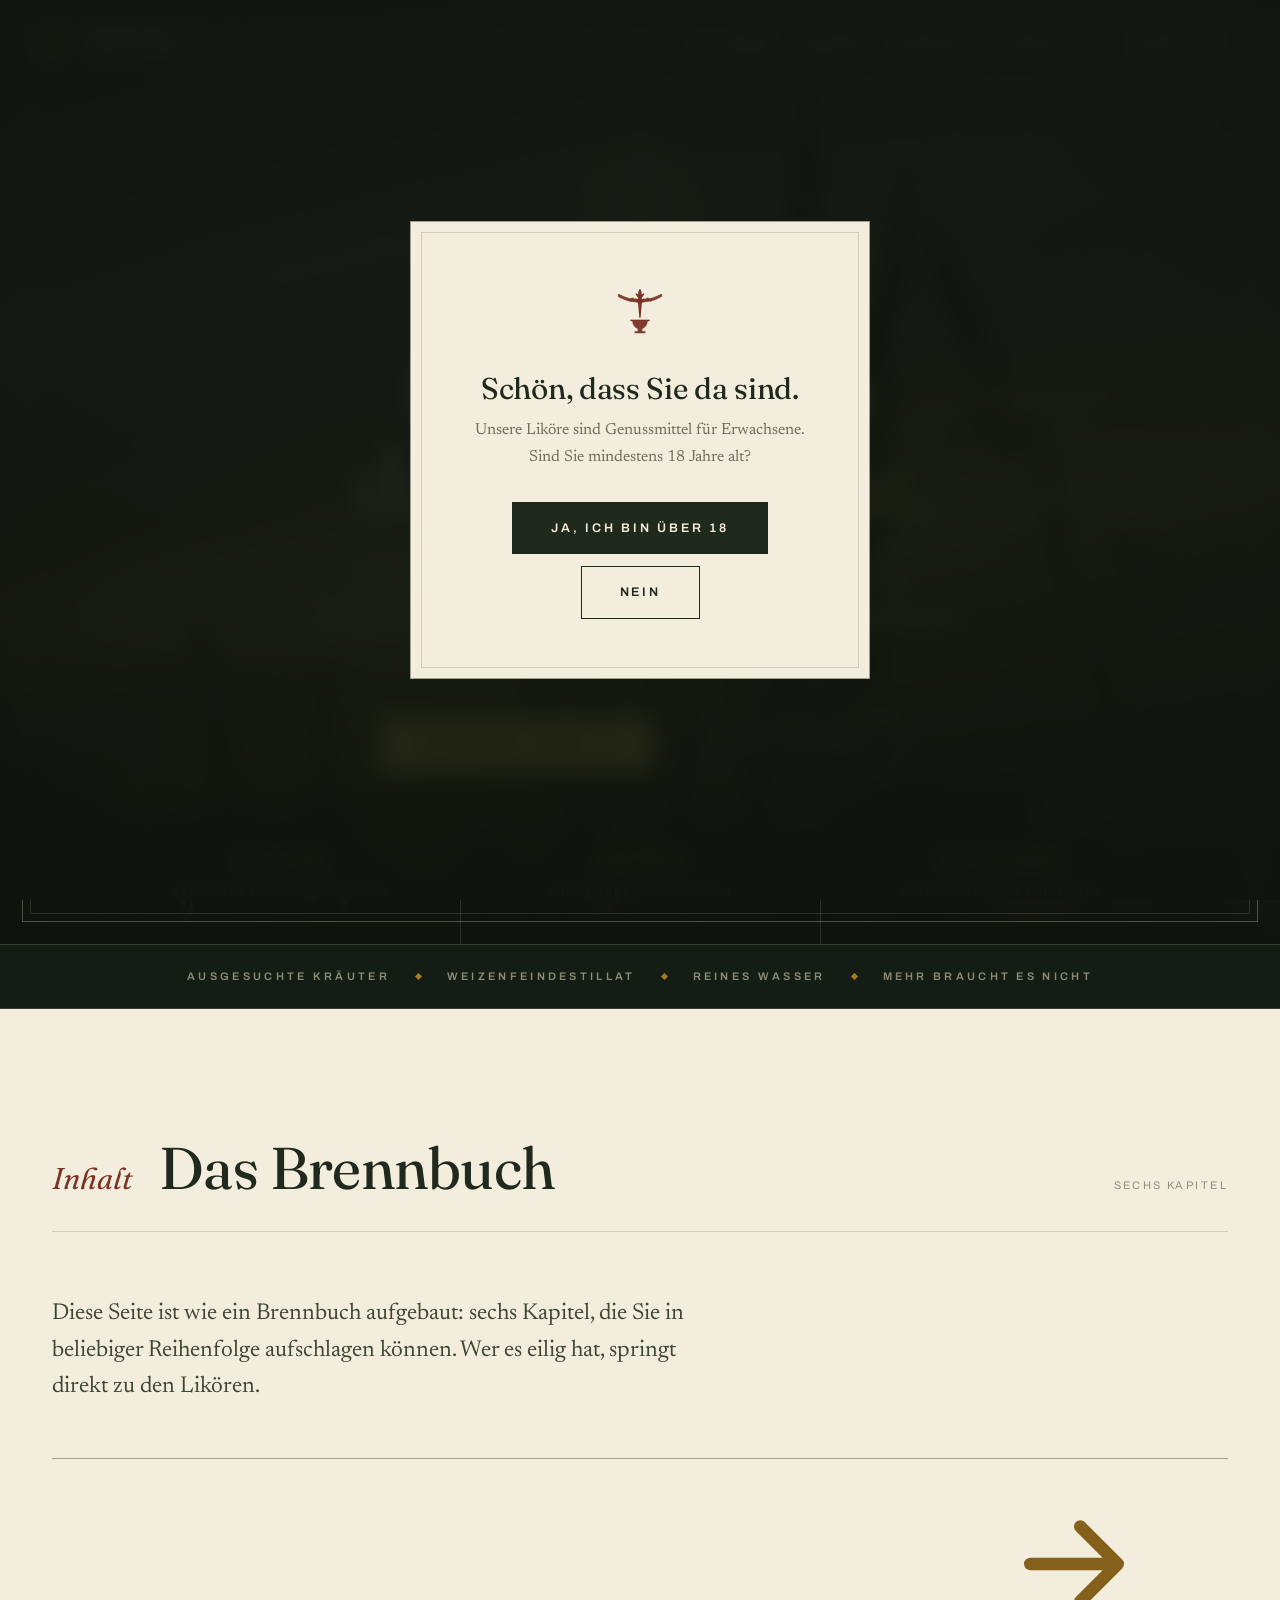
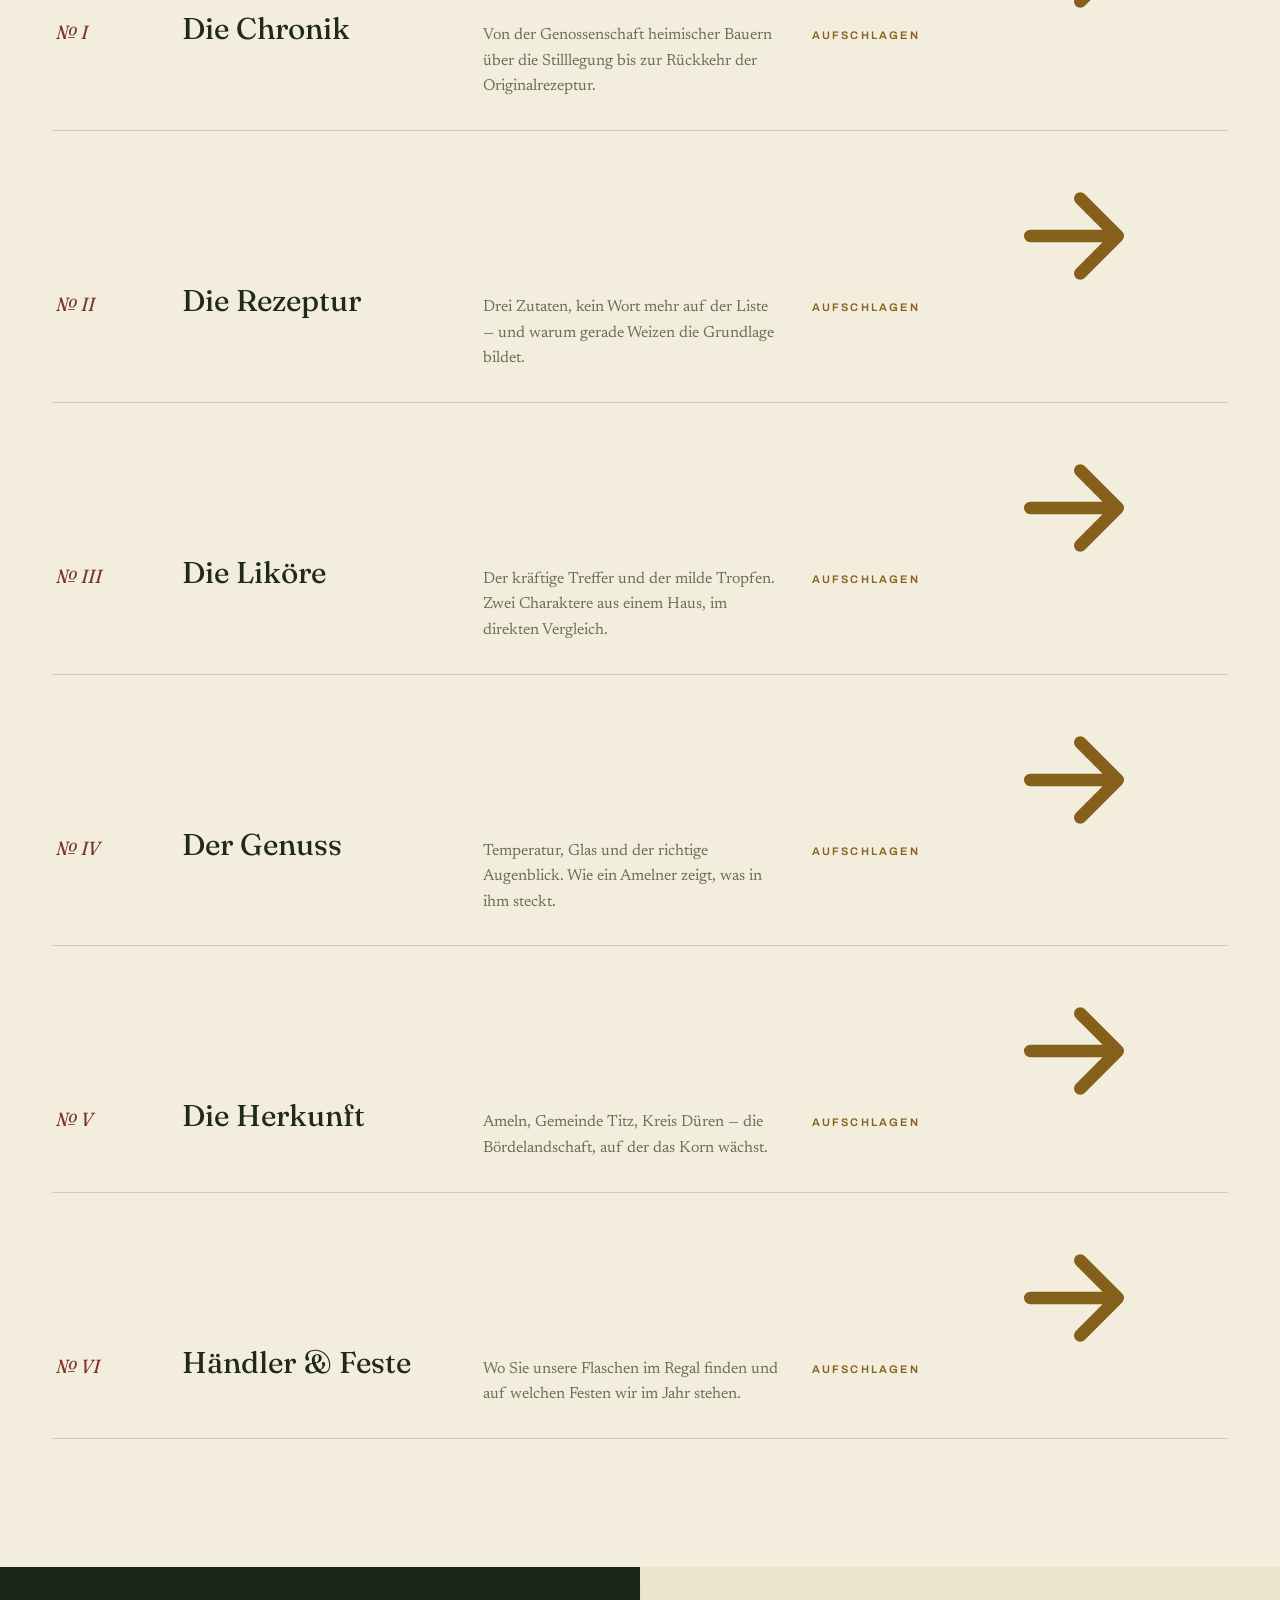
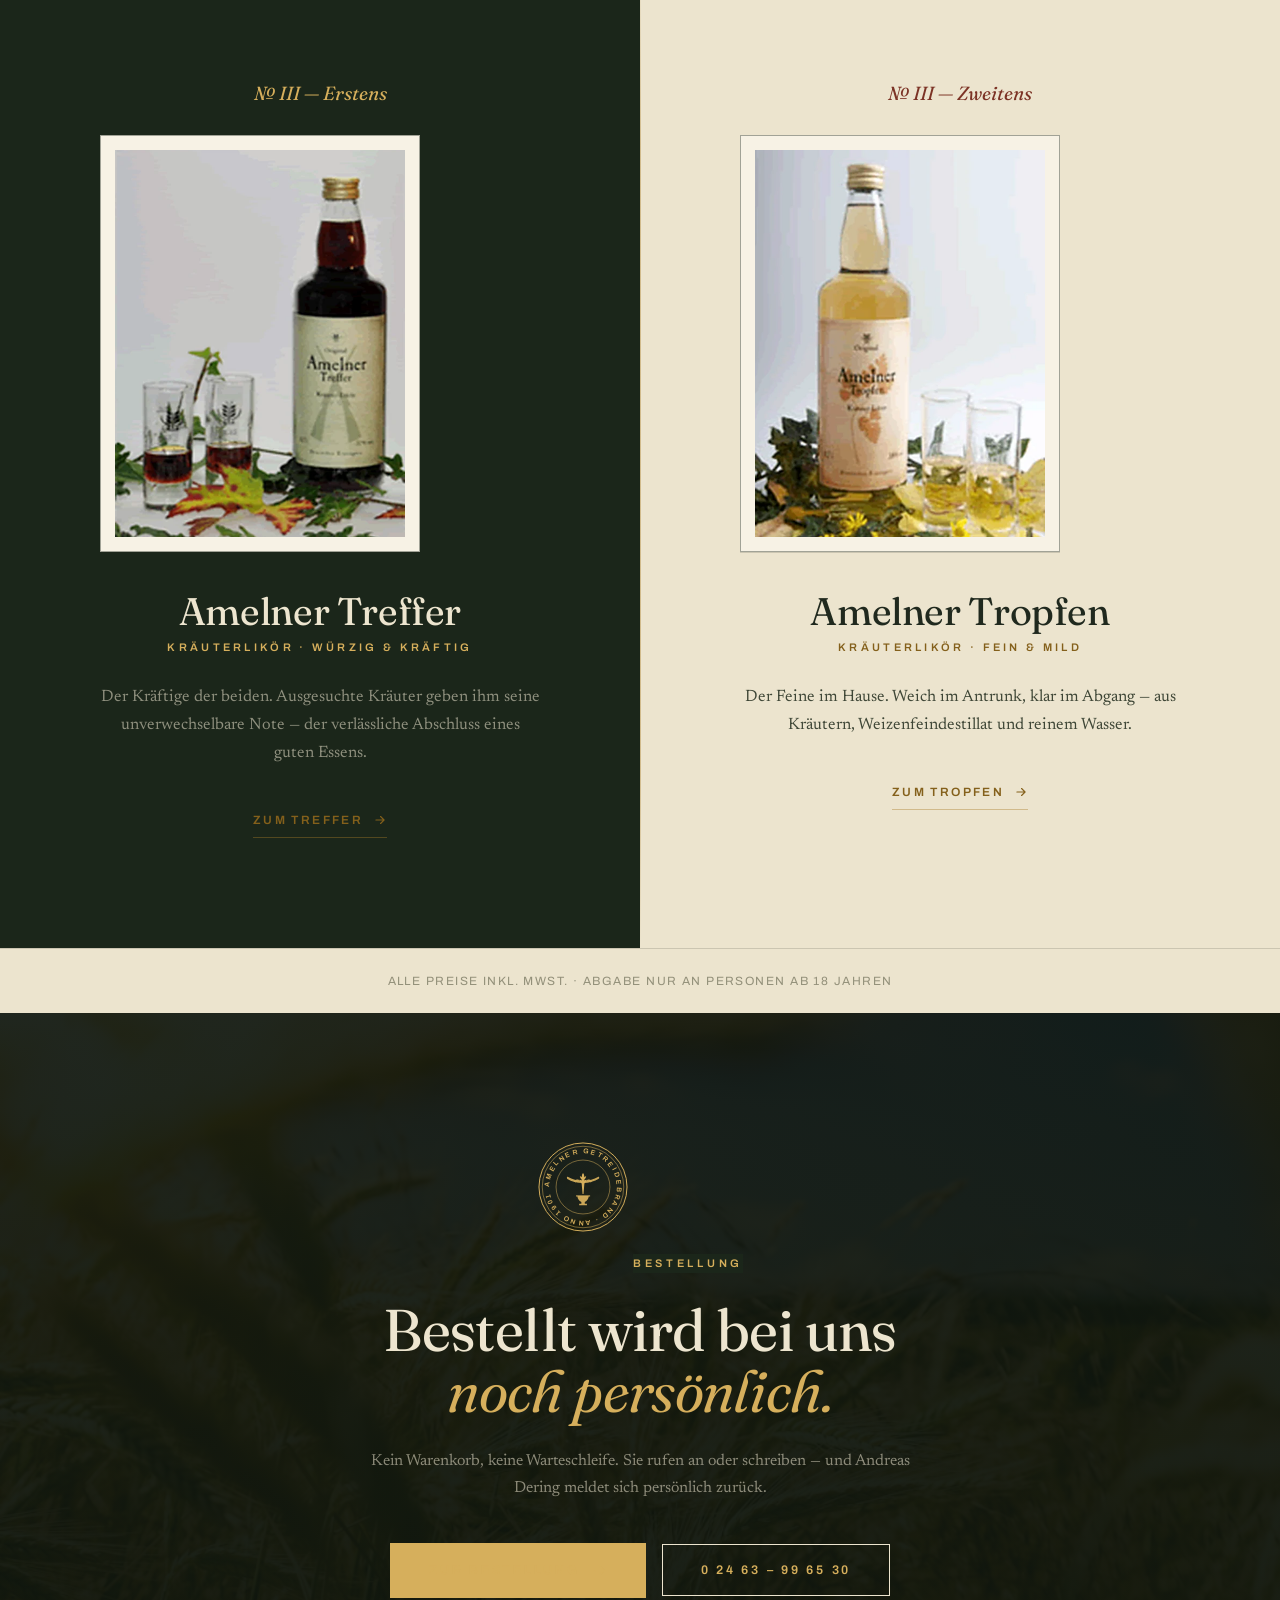
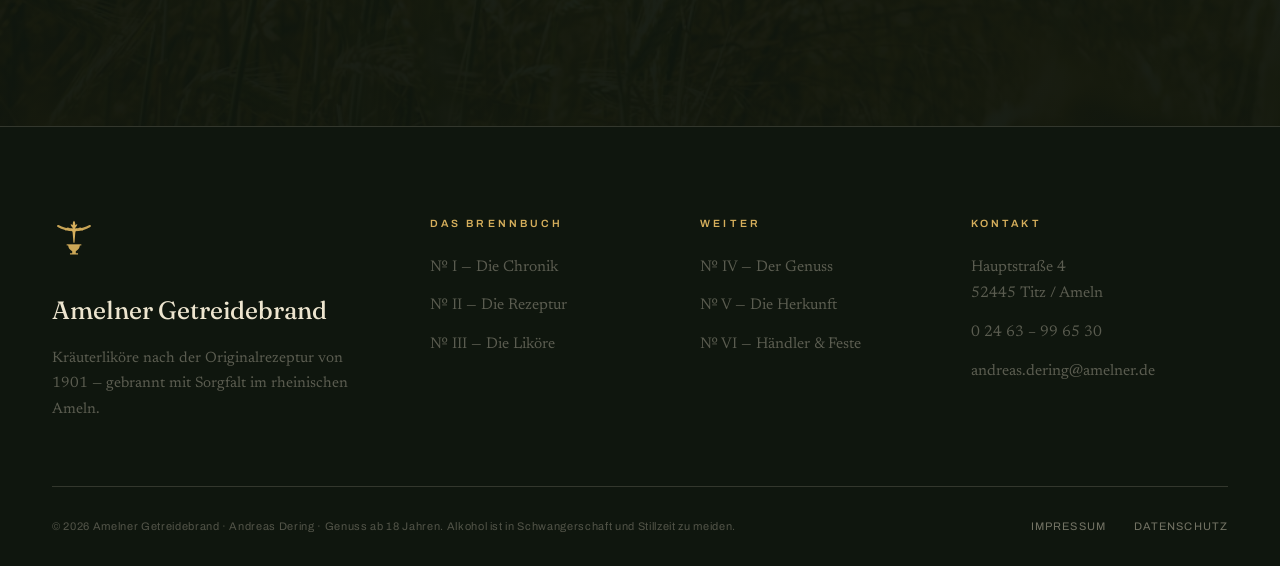
==== commit a6a8e8ec: "Strukturierte Daten wiederherstellen, canonical, robots und sitemap Beim Umbau auf Mehrseitigkeit is" ====
--- a/index.html
+++ b/index.html
@@ -4,107 +4,77 @@
 <meta charset="UTF-8">
 <meta name="viewport" content="width=device-width, initial-scale=1.0">
 <title>Amelner Getreidebrand — Kräuterliköre nach Originalrezeptur, seit 1901</title>
-<meta name="description" content="Amelner Treffer &amp; Amelner Tropfen — zwei Kräuterliköre nach der Originalrezeptur von 1901, gebrannt in Ameln, Gemeinde Titz. 2010 wiederbelebt von Andreas Dering. Ein Stück Heimat im Glas.">
-<meta name="keywords" content="Amelner Getreidebrand, Amelner Treffer, Amelner Tropfen, Kräuterlikör, Andreas Dering, Titz, Ameln, Brennerei, Kreis Düren, Geschenk aus der Region">
-<meta name="author" content="Amelner Getreidebrand">
+<meta name="description" content="Amelner Treffer &amp; Amelner Tropfen — zwei Kräuterliköre nach der Originalrezeptur von 1901, gebrannt in Ameln, Gemeinde Titz.">
 <meta name="robots" content="index, follow">
+<link rel="canonical" href="./">
+<script type="application/ld+json">
+{"@context":"https://schema.org","@type":"LocalBusiness","@id":"#amelner","name":"Amelner Getreidebrand","description":"Kräuterliköre nach der Originalrezeptur von 1901, gebrannt in Ameln, Gemeinde Titz.","founder":{"@type":"Person","name":"Andreas Dering"},"foundingDate":"1901","address":{"@type":"PostalAddress","streetAddress":"Hauptstraße 4","addressLocality":"Titz","addressRegion":"Nordrhein-Westfalen","postalCode":"52445","addressCountry":"DE"},"telephone":"+492463996530","faxNumber":"+492463996534","email":"andreas.dering@amelner.de","areaServed":"Rheinland","knowsLanguage":"de"}
+</script>
+
 <meta property="og:type" content="website">
 <meta property="og:title" content="Amelner Getreidebrand — Kräuterliköre nach Originalrezeptur, seit 1901">
-<meta property="og:description" content="Der Amelner Treffer und der Amelner Tropfen — gebrannt, wo das Korn wächst. Ein Stück Heimat im Glas.">
-<meta property="og:image" content="assets/img/hero-field-sunset.jpg">
+<meta property="og:description" content="Amelner Treffer &amp; Amelner Tropfen — zwei Kräuterliköre nach der Originalrezeptur von 1901, gebrannt in Ameln, Gemeinde Titz.">
+<meta property="og:image" content="assets/img/hero-korn-abend-1200.jpg">
 <meta property="og:locale" content="de_DE">
 <link rel="icon" type="image/png" href="assets/img/logo-gold.png">
 <link rel="preconnect" href="https://fonts.googleapis.com">
 <link rel="preconnect" href="https://fonts.gstatic.com" crossorigin>
-<link href="https://fonts.googleapis.com/css2?family=Fraunces:ital,opsz,wght@0,9..144,340..640;1,9..144,340..640&family=Newsreader:ital,opsz,wght@0,6..72,400..600;1,6..72,400..600&family=Archivo:wght@400;500;600&display=swap" rel="stylesheet">
+<link href="https://fonts.googleapis.com/css2?family=Fraunces:ital,opsz,wght@0,9..144,340..640;1,9..144,340..640&family=Newsreader:opsz,wght@6..72,400..600&family=Archivo:wght@400..600&display=swap" rel="stylesheet">
 <link rel="stylesheet" href="css/style.css">
-<script type="application/ld+json">
-{"@context":"https://schema.org","@type":"LocalBusiness","name":"Amelner Getreidebrand","description":"Kräuterliköre nach Originalrezeptur von 1901, gebrannt in Ameln, Gemeinde Titz.","founder":{"@type":"Person","name":"Andreas Dering"},"foundingDate":"1901","address":{"@type":"PostalAddress","streetAddress":"Hauptstraße 4","addressLocality":"Titz / Ameln","postalCode":"52445","addressCountry":"DE"},"telephone":"+492463996530","email":"andreas.dering@amelner.de","makesOffer":[{"@type":"Offer","itemOffered":{"@type":"Product","name":"Amelner Treffer","description":"Kräftiger Kräuterlikör nach altem Hausrezept."},"price":"13.50","priceCurrency":"EUR"},{"@type":"Offer","itemOffered":{"@type":"Product","name":"Amelner Tropfen","description":"Feiner, milder Kräuterlikör aus Weizenfeindestillat."},"price":"15.50","priceCurrency":"EUR"}]}
-</script>
 </head>
 <body>
-
-<!-- Wiederverwendbare Zeichen: Weizengarbe im Kelch & einzelne Ähre -->
-<svg width="0" height="0" style="position:absolute" aria-hidden="true">
-  <defs>
-    <g id="mark-g">
-      <path d="M14 30c0-2.2 1.9-3.6 3.7-2.5C28.6 33.9 43 38 60 38s31.4-4.1 42.3-10.5c1.8-1.1 3.7.3 3.7 2.5 0 1-.5 2-1.4 2.5C92.8 39.9 77.3 44.4 60 44.4S27.2 39.9 15.4 33c-.9-.5-1.4-1.5-1.4-3z" opacity=".92"/>
-      <path d="M60 16c2.2 2.6 3.4 6 3.4 9.6 0 .8-.1 1.6-.2 2.4 1.6-1.4 3.6-2.3 5.7-2.6-.5 3.4-2.3 6.5-5 8.6.1.7.2 1.5.2 2.3 0 .7 0 1.3-.1 2 1.7-1.5 3.8-2.4 6.1-2.6-.6 3.6-2.6 6.8-5.6 8.9-.2 1.2-.5 2.3-.9 3.4l-2.4 28h-2.6l-2.4-28c-.4-1.1-.7-2.2-.9-3.4-3-2.1-5-5.3-5.6-8.9 2.3.2 4.4 1.1 6.1 2.6-.1-.7-.1-1.3-.1-2 0-.8.1-1.6.2-2.3-2.7-2.1-4.5-5.2-5-8.6 2.1.3 4.1 1.2 5.7 2.6-.1-.8-.2-1.6-.2-2.4 0-3.6 1.2-7 3.4-9.6z"/>
-      <path d="M44 34c2.7.6 5 2.2 6.6 4.4-2.4 1-5 1-7.3 0 .9 1.3 1.5 2.7 1.9 4.2-2.6-.2-5-1.4-6.7-3.4.5 1.5.6 3 .5 4.5-2.2-1.1-3.9-3-4.8-5.4 2.3-.9 4.8-1 7.1-.4-.7-.7-1.3-1.5-1.8-2.4 1.6-.7 3.2-1 4.5-1.1z" opacity=".82"/>
-      <path d="M76 34c-2.7.6-5 2.2-6.6 4.4 2.4 1 5 1 7.3 0-.9 1.3-1.5 2.7-1.9 4.2 2.6-.2 5-1.4 6.7-3.4-.5 1.5-.6 3-.5 4.5 2.2-1.1 3.9-3 4.8-5.4-2.3-.9-4.8-1-7.1-.4.7-.7 1.3-1.5 1.8-2.4-1.6-.7-3.2-1-4.5-1.1z" opacity=".82"/>
-      <path d="M44 82h32c0 7.5-4.6 13.9-11.1 16.6V104h6.1v4H49v-4h6.1v-5.4C48.6 95.9 44 89.5 44 82z" opacity=".95"/>
-      <path d="M40 80h40v3H40z"/>
-    </g>
-    <symbol id="mark" viewBox="0 0 120 120"><use href="#mark-g" fill="currentColor"/></symbol>
-    <symbol id="seal" viewBox="0 0 140 140">
-      <circle cx="70" cy="70" r="67" fill="none" stroke="currentColor" stroke-width="1.5"/>
-      <circle cx="70" cy="70" r="62" fill="none" stroke="currentColor" stroke-width=".75"/>
-      <circle cx="70" cy="70" r="41" fill="none" stroke="currentColor" stroke-width=".75"/>
-      <path id="seal-path" d="M70,70 m-51,0 a51,51 0 1,1 102,0 a51,51 0 1,1 -102,0" fill="none"/>
-      <text font-family="Archivo, sans-serif" font-size="10.5" font-weight="600" letter-spacing="3.1" fill="currentColor">
-        <textPath href="#seal-path">AMELNER GETREIDEBRAND · ANNO 1901 · AMELN ·</textPath>
-      </text>
-      <use href="#mark-g" fill="currentColor" transform="translate(38,40) scale(.535)"/>
-    </symbol>
-    <symbol id="aehre" viewBox="0 0 120 120">
-      <path fill="currentColor" d="M60 16c2.2 2.6 3.4 6 3.4 9.6 0 .8-.1 1.6-.2 2.4 1.6-1.4 3.6-2.3 5.7-2.6-.5 3.4-2.3 6.5-5 8.6.1.7.2 1.5.2 2.3 0 .7 0 1.3-.1 2 1.7-1.5 3.8-2.4 6.1-2.6-.6 3.6-2.6 6.8-5.6 8.9-.2 1.2-.5 2.3-.9 3.4l-2.4 28h-2.6l-2.4-28c-.4-1.1-.7-2.2-.9-3.4-3-2.1-5-5.3-5.6-8.9 2.3.2 4.4 1.1 6.1 2.6-.1-.7-.1-1.3-.1-2 0-.8.1-1.6.2-2.3-2.7-2.1-4.5-5.2-5-8.6 2.1.3 4.1 1.2 5.7 2.6-.1-.8-.2-1.6-.2-2.4 0-3.6 1.2-7 3.4-9.6z"/>
-    </symbol>
-    <symbol id="arrow" viewBox="0 0 24 24"><path d="M5 12h14M13 6l6 6-6 6" fill="none" stroke="currentColor" stroke-width="2" stroke-linecap="round" stroke-linejoin="round"/></symbol>
-  </defs>
-</svg>
-
-<!-- ============ ALTERSABFRAGE ============ -->
+<a href="#inhalt" class="skip">Zum Inhalt springen</a>
+<svg width="0" height="0" style="position:absolute" aria-hidden="true"><defs>
+<g id="mark-g">
+<path d="M14 30c0-2.2 1.9-3.6 3.7-2.5C28.6 33.9 43 38 60 38s31.4-4.1 42.3-10.5c1.8-1.1 3.7.3 3.7 2.5 0 1-.5 2-1.4 2.5C92.8 39.9 77.3 44.4 60 44.4S27.2 39.9 15.4 33c-.9-.5-1.4-1.5-1.4-3z" opacity=".92"/>
+<path d="M60 16c2.2 2.6 3.4 6 3.4 9.6 0 .8-.1 1.6-.2 2.4 1.6-1.4 3.6-2.3 5.7-2.6-.5 3.4-2.3 6.5-5 8.6.1.7.2 1.5.2 2.3 0 .7 0 1.3-.1 2 1.7-1.5 3.8-2.4 6.1-2.6-.6 3.6-2.6 6.8-5.6 8.9-.2 1.2-.5 2.3-.9 3.4l-2.4 28h-2.6l-2.4-28c-.4-1.1-.7-2.2-.9-3.4-3-2.1-5-5.3-5.6-8.9 2.3.2 4.4 1.1 6.1 2.6-.1-.7-.1-1.3-.1-2 0-.8.1-1.6.2-2.3-2.7-2.1-4.5-5.2-5-8.6 2.1.3 4.1 1.2 5.7 2.6-.1-.8-.2-1.6-.2-2.4 0-3.6 1.2-7 3.4-9.6z"/>
+<path d="M44 34c2.7.6 5 2.2 6.6 4.4-2.4 1-5 1-7.3 0 .9 1.3 1.5 2.7 1.9 4.2-2.6-.2-5-1.4-6.7-3.4.5 1.5.6 3 .5 4.5-2.2-1.1-3.9-3-4.8-5.4 2.3-.9 4.8-1 7.1-.4-.7-.7-1.3-1.5-1.8-2.4 1.6-.7 3.2-1 4.5-1.1z" opacity=".82"/>
+<path d="M76 34c-2.7.6-5 2.2-6.6 4.4 2.4 1 5 1 7.3 0-.9 1.3-1.5 2.7-1.9 4.2 2.6-.2 5-1.4 6.7-3.4-.5 1.5-.6 3-.5 4.5 2.2-1.1 3.9-3 4.8-5.4-2.3-.9-4.8-1-7.1-.4.7-.7 1.3-1.5 1.8-2.4-1.6-.7-3.2-1-4.5-1.1z" opacity=".82"/>
+<path d="M44 82h32c0 7.5-4.6 13.9-11.1 16.6V104h6.1v4H49v-4h6.1v-5.4C48.6 95.9 44 89.5 44 82z" opacity=".95"/>
+<path d="M40 80h40v3H40z"/></g>
+<symbol id="mark" viewBox="0 0 120 120"><use href="#mark-g" fill="currentColor"/></symbol>
+<symbol id="seal" viewBox="0 0 140 140">
+<circle cx="70" cy="70" r="67" fill="none" stroke="currentColor" stroke-width="1.5"/>
+<circle cx="70" cy="70" r="62" fill="none" stroke="currentColor" stroke-width=".75"/>
+<circle cx="70" cy="70" r="41" fill="none" stroke="currentColor" stroke-width=".75"/>
+<path id="seal-path" d="M70,70 m-51,0 a51,51 0 1,1 102,0 a51,51 0 1,1 -102,0" fill="none"/>
+<text font-family="Archivo, sans-serif" font-size="10.5" font-weight="600" letter-spacing="3.1" fill="currentColor"><textPath href="#seal-path">AMELNER GETREIDEBRAND · ANNO 1901 · AMELN ·</textPath></text>
+<use href="#mark-g" fill="currentColor" transform="translate(38,40) scale(.535)"/></symbol>
+<symbol id="aehre" viewBox="0 0 120 120"><path fill="currentColor" d="M60 16c2.2 2.6 3.4 6 3.4 9.6 0 .8-.1 1.6-.2 2.4 1.6-1.4 3.6-2.3 5.7-2.6-.5 3.4-2.3 6.5-5 8.6.1.7.2 1.5.2 2.3 0 .7 0 1.3-.1 2 1.7-1.5 3.8-2.4 6.1-2.6-.6 3.6-2.6 6.8-5.6 8.9-.2 1.2-.5 2.3-.9 3.4l-2.4 28h-2.6l-2.4-28c-.4-1.1-.7-2.2-.9-3.4-3-2.1-5-5.3-5.6-8.9 2.3.2 4.4 1.1 6.1 2.6-.1-.7-.1-1.3-.1-2 0-.8.1-1.6.2-2.3-2.7-2.1-4.5-5.2-5-8.6 2.1.3 4.1 1.2 5.7 2.6-.1-.8-.2-1.6-.2-2.4 0-3.6 1.2-7 3.4-9.6z"/></symbol>
+<symbol id="arrow" viewBox="0 0 24 24"><path d="M5 12h14M13 6l6 6-6 6" fill="none" stroke="currentColor" stroke-width="2" stroke-linecap="round" stroke-linejoin="round"/></symbol>
+</defs></svg>
 <div class="age-gate" id="ageGate" role="dialog" aria-modal="true" aria-labelledby="ageTitle">
-  <div class="age-card">
-    <div class="age-card-in">
-      <svg class="mark" aria-hidden="true"><use href="#mark"/></svg>
-      <h2 id="ageTitle">Schön, dass Sie da sind.</h2>
-      <p>Unsere Liköre sind Genussmittel für Erwachsene.<br>Sind Sie mindestens 18&nbsp;Jahre alt?</p>
-      <div class="age-actions">
-        <button class="btn btn-fill" id="ageYes">Ja, ich bin über 18</button>
-        <button class="btn" id="ageNo">Nein</button>
-      </div>
-      <p class="age-msg" id="ageMsg">Dann müssen wir Sie leider vertrösten — bis zu Ihrem 18.&nbsp;Geburtstag.</p>
-    </div>
-  </div>
+  <div class="age-card"><div class="age-card-in">
+    <svg class="mark" aria-hidden="true"><use href="#mark"/></svg>
+    <h2 id="ageTitle">Schön, dass Sie da sind.</h2>
+    <p>Unsere Liköre sind Genussmittel für Erwachsene.<br>Sind Sie mindestens 18&nbsp;Jahre alt?</p>
+    <div class="age-actions">
+      <button class="btn btn-fill" id="ageYes">Ja, ich bin über 18</button>
+      <button class="btn" id="ageNo">Nein</button>
+    </div>
+    <p class="age-msg" id="ageMsg">Dann müssen wir Sie leider vertrösten — bis zu Ihrem 18.&nbsp;Geburtstag.</p>
+  </div></div>
 </div>
-
-<!-- ============ HEADER ============ -->
 <header class="header" id="header">
   <div class="header-inner">
-    <a href="#top" class="brand" aria-label="Amelner Getreidebrand — Startseite">
+    <a href="index.html" class="brand" aria-label="Amelner Getreidebrand — Startseite">
       <svg class="brand-mark" aria-hidden="true"><use href="#mark"/></svg>
-      <span class="brand-text">
-        <span class="brand-name">Amelner</span>
-        <span class="brand-sub">Getreidebrand · Anno 1901</span>
-      </span>
+      <span class="brand-text"><span class="brand-name">Amelner</span><span class="brand-sub">Getreidebrand · Anno 1901</span></span>
     </a>
-    <nav class="nav" aria-label="Hauptnavigation">
-      <a href="#chronik" class="nav-link">Chronik</a>
-      <a href="#rezeptur" class="nav-link">Rezeptur</a>
-      <a href="#likoere" class="nav-link">Die Liköre</a>
-      <a href="#genuss" class="nav-link">Genuss</a>
-      <a href="#haendler" class="nav-link">Händler</a>
-      <a href="#bestellen" class="nav-cta">Bestellen</a>
-    </nav>
+    <nav class="nav" aria-label="Hauptnavigation"><a href="chronik.html" class="nav-link">Chronik</a><a href="rezeptur.html" class="nav-link">Rezeptur</a><a href="likoere.html" class="nav-link">Die Liköre</a><a href="genuss.html" class="nav-link">Genuss</a><a href="herkunft.html" class="nav-link">Herkunft</a><a href="haendler.html" class="nav-link">Händler</a><a href="bestellen.html" class="nav-cta">Bestellen</a></nav>
     <button class="hamburger" id="menuToggle" aria-label="Menü öffnen" aria-expanded="false"><span></span><span></span><span></span></button>
   </div>
 </header>
-
 <nav class="mobile-nav" id="mobileNav" aria-label="Mobile Navigation">
-  <a href="#chronik">Chronik</a>
-  <a href="#rezeptur">Rezeptur</a>
-  <a href="#likoere">Die Liköre</a>
-  <a href="#genuss">Genuss</a>
-  <a href="#haendler">Händler</a>
-  <a href="#bestellen">Bestellen</a>
+  <a href="chronik.html">Chronik</a><a href="rezeptur.html">Rezeptur</a><a href="likoere.html">Die Liköre</a><a href="genuss.html">Genuss</a><a href="herkunft.html">Herkunft</a><a href="haendler.html">Händler</a><a href="bestellen.html">Bestellen</a>
   <div class="orn mn-orn"><svg aria-hidden="true"><use href="#aehre"/></svg></div>
   <div class="mn-foot">Ameln · Gemeinde Titz · Anno 1901</div>
 </nav>
-
-<!-- ============ AUFTAKT ============ -->
 <section class="hero" id="top">
-  <div class="hero-bg"><img src="assets/img/hero-field-sunset.jpg" alt="Kornfeld im Abendlicht in der Jülicher Börde bei Ameln" loading="eager"></div>
+  <div class="hero-bg"><picture>
+      <source type="image/webp" srcset="assets/img/hero-korn-abend-1200.webp 1200w, assets/img/hero-korn-abend-1800.webp 1800w, assets/img/hero-korn-abend-2600.webp 2600w" sizes="100vw">
+      <img src="assets/img/hero-korn-abend-2600.jpg" srcset="assets/img/hero-korn-abend-1200.jpg 1200w, assets/img/hero-korn-abend-1800.jpg 1800w, assets/img/hero-korn-abend-2600.jpg 2600w" sizes="100vw" width="2600" height="1734" alt="Ähren im Gegenlicht eines Sonnenuntergangs über einem Kornfeld" loading="eager" fetchpriority="high">
+    </picture></div>
   <div class="hero-tint"></div>
   <div class="hero-frame" aria-hidden="true"></div>
   <div class="hero-content">
@@ -113,8 +83,8 @@
     <h1>Gebrannt, wo<br>das Korn <em>wächst.</em></h1>
     <p class="hero-sub">Der <strong>Amelner Treffer</strong> und der <strong>Amelner Tropfen</strong> — zwei Kräuterliköre nach der Originalrezeptur von 1901. Kein Zeitgeist, kein Etikettenschwindel. Ein Stück Heimat im Glas.</p>
     <div class="btn-group">
-      <a href="#likoere" class="btn btn-inv-fill">Die beiden Liköre <svg aria-hidden="true"><use href="#arrow"/></svg></a>
-      <a href="#chronik" class="btn btn-inv">Unsere Chronik</a>
+      <a href="likoere.html" class="btn btn-inv-fill">Die beiden Liköre <svg aria-hidden="true"><use href="#arrow"/></svg></a>
+      <a href="chronik.html" class="btn btn-inv">Unsere Chronik</a>
     </div>
   </div>
   <div class="hero-foot">
@@ -123,275 +93,84 @@
     <div class="hf"><div class="a">Eine Rezeptur</div><div class="b">Unverändert überliefert</div></div>
   </div>
 </section>
-
-<!-- Leitband -->
-<div class="creed" aria-hidden="true">
-  <div class="creed-line">
-    <span>Ausgesuchte Kräuter</span><span class="sep"></span>
-    <span>Weizenfeindestillat</span><span class="sep"></span>
-    <span>Reines Wasser</span><span class="sep"></span>
-    <span>Mehr braucht es nicht</span>
-  </div>
-</div>
-
-<!-- ============ № I — CHRONIK ============ -->
-<section id="chronik" class="sec-paper">
+<div class="creed" aria-hidden="true"><div class="creed-line">
+  <span>Ausgesuchte Kräuter</span><span class="sep"></span>
+  <span>Weizenfeindestillat</span><span class="sep"></span>
+  <span>Reines Wasser</span><span class="sep"></span>
+  <span>Mehr braucht es nicht</span>
+</div></div>
+
+<main id="inhalt">
+<section class="sec-paper">
   <div class="container">
     <div class="chapter rv">
-      <span class="no">№ I</span>
-      <h2>Die Chronik</h2>
-      <span class="aside">Drei Daten, eine Haltung</span>
-    </div>
-    <div class="chron">
-      <div class="chron-row rv">
-        <div class="chron-year">1901<small>Die Gründung</small></div>
-        <div class="chron-body">
-          <h3>Bauern brennen aus eigenem Korn</h3>
-          <p class="dropcap">In Ameln schließen sich heimische Landwirte zusammen und gründen die <strong>Amelner Getreidebrennerei vereinigter Landwirte</strong>. Gebrannt wird, was auf den eigenen Feldern wächst — Korn aus der fruchtbaren Bördelandschaft rund um das Dorf.</p>
-          <p>Über Generationen prägt die Genossenschaftsbrennerei das Leben in Ameln. Ihr Brand steht auf den Tischen der Region: nach dem Essen, auf dem Fest, zu jedem Anlass, der einen guten Schluck verdient.</p>
-        </div>
-      </div>
-      <div class="chron-row rv">
-        <div class="chron-year">2003<small>Die Stille</small></div>
-        <div class="chron-body">
-          <h3>Der Betrieb wird stillgelegt</h3>
-          <p>Nach mehr als hundert Jahren erlöschen die Brennkessel. Was bleibt, sind die letzten Vorräte des alten Amelner Brandes — und die Erinnerung an einen Geschmack, den es so nirgendwo sonst gibt. Flasche um Flasche gehen die Bestände zur Neige.</p>
-        </div>
-      </div>
-      <div class="chron-row rv">
-        <div class="chron-year">2010<small>Die Rückkehr</small></div>
-        <div class="chron-body">
-          <h3>Andreas Dering belebt die Tradition wieder</h3>
-          <p>Als die letzten Flaschen aufgebraucht sind, fasst <strong>Andreas Dering</strong> einen Entschluss: Diese Tradition darf nicht verloren gehen. Seit 2010 werden der Amelner Treffer und der Amelner Tropfen wieder gebrannt — nach der <strong>unveränderten Originalrezeptur</strong>, am selben Ort, mit demselben Anspruch.</p>
-        </div>
-      </div>
-    </div>
-    <div class="chron-aside rv">
-      <p class="pull">»Ein Rezept, das ein Jahrhundert überdauert hat, verändert man nicht. Man bewahrt es.«<span class="who">Der Grundsatz des Hauses</span></p>
-      <div class="plate" style="max-width:400px;justify-self:end">
-        <img src="assets/img/logo-original.jpg" alt="Das historische Signet der Amelner Getreidebrennerei: Weizengarbe im Kelch">
-        <div class="caption">Das historische Signet der Genossenschaftsbrennerei</div>
-      </div>
-    </div>
-  </div>
-</section>
-
-<!-- ============ № II — REZEPTUR ============ -->
-<section id="rezeptur" class="inv">
-  <div class="container">
-    <div class="chapter rv">
-      <span class="no">№ II</span>
-      <h2>Die Rezeptur</h2>
-      <span class="aside">Drei Zutaten, keine Kompromisse</span>
-    </div>
-    <div class="recipe-grid">
-      <div class="rv">
-        <p class="lead" style="color:var(--paper-inv);margin-bottom:34px">Auf unserer Zutatenliste steht wenig. Das ist keine Bescheidenheit — das ist das Rezept.</p>
-        <div class="ledger">
-          <div class="ledger-row">
-            <span class="no">i.</span>
-            <div><h4>Ausgesuchte Kräuter</h4><p>Sie geben jedem Likör seine charaktervolle, unverwechselbare Note — und machen ihn so bekömmlich, wie ein Verdauungsschluck sein soll.</p></div>
-          </div>
-          <div class="ledger-row">
-            <span class="no">ii.</span>
-            <div><h4>Weizenfeindestillat</h4><p>Der Alkohol entsteht aus speziellem Brennereiweizen von den Feldern der Region. Für seine Qualität bürgen wir.</p></div>
-          </div>
-          <div class="ledger-row">
-            <span class="no">iii.</span>
-            <div><h4>Reines Wasser</h4><p>Sorgfältig komponiert mit den Kräutern und dem Destillat — zu einem runden, weichen Genuss.</p></div>
-          </div>
-        </div>
-        <p class="recipe-note">Mehr steht nicht drin. Seit 1901.</p>
-      </div>
-      <div class="rv rv1">
-        <div class="plate">
-          <img src="assets/img/grain-field.jpg" alt="Brennereiweizen auf den Feldern rund um Ameln">
-          <div class="caption">Brennereiweizen · Die Grundlage jeder Flasche</div>
-        </div>
-      </div>
-    </div>
-  </div>
-</section>
-
-<!-- ============ № III — DIE LIKÖRE ============ -->
-<section id="likoere" class="likoere sec-paper2">
+      <span class="no">Inhalt</span><h2>Das Brennbuch</h2>
+      <span class="aside">Sechs Kapitel</span>
+    </div>
+    <p class="lead rv" style="max-width:640px;margin-bottom:52px">Diese Seite ist wie ein Brennbuch aufgebaut: sechs Kapitel, die Sie in beliebiger Reihenfolge aufschlagen können. Wer es eilig hat, springt direkt zu den Likören.</p>
+    <div class="chapters"><a class="chapter-row rv" href="chronik.html">
+      <span class="no">№ I</span><span class="ti">Die Chronik</span>
+      <span class="de">Von der Genossenschaft heimischer Bauern über die Stilllegung bis zur Rückkehr der Originalrezeptur.</span><span class="go">Aufschlagen <svg aria-hidden="true"><use href="#arrow"/></svg></span>
+    </a><a class="chapter-row rv" href="rezeptur.html">
+      <span class="no">№ II</span><span class="ti">Die Rezeptur</span>
+      <span class="de">Drei Zutaten, kein Wort mehr auf der Liste — und warum gerade Weizen die Grundlage bildet.</span><span class="go">Aufschlagen <svg aria-hidden="true"><use href="#arrow"/></svg></span>
+    </a><a class="chapter-row rv" href="likoere.html">
+      <span class="no">№ III</span><span class="ti">Die Liköre</span>
+      <span class="de">Der kräftige Treffer und der milde Tropfen. Zwei Charaktere aus einem Haus, im direkten Vergleich.</span><span class="go">Aufschlagen <svg aria-hidden="true"><use href="#arrow"/></svg></span>
+    </a><a class="chapter-row rv" href="genuss.html">
+      <span class="no">№ IV</span><span class="ti">Der Genuss</span>
+      <span class="de">Temperatur, Glas und der richtige Augenblick. Wie ein Amelner zeigt, was in ihm steckt.</span><span class="go">Aufschlagen <svg aria-hidden="true"><use href="#arrow"/></svg></span>
+    </a><a class="chapter-row rv" href="herkunft.html">
+      <span class="no">№ V</span><span class="ti">Die Herkunft</span>
+      <span class="de">Ameln, Gemeinde Titz, Kreis Düren — die Bördelandschaft, auf der das Korn wächst.</span><span class="go">Aufschlagen <svg aria-hidden="true"><use href="#arrow"/></svg></span>
+    </a><a class="chapter-row rv" href="haendler.html">
+      <span class="no">№ VI</span><span class="ti">Händler &amp; Feste</span>
+      <span class="de">Wo Sie unsere Flaschen im Regal finden und auf welchen Festen wir im Jahr stehen.</span><span class="go">Aufschlagen <svg aria-hidden="true"><use href="#arrow"/></svg></span>
+    </a></div>
+  </div>
+</section>
+
+<section class="likoere sec-paper2">
   <div class="diptych">
-    <article class="likoer likoer-dark">
-      <div class="rv">
-        <div class="likoer-No">№ III — Erstens</div>
-        <div class="plate">
-          <img src="assets/img/treffer.jpg" alt="Flasche Amelner Treffer mit gefüllten Likörgläsern">
-        </div>
-        <h3>Amelner Treffer</h3>
-        <div class="char">Kräuterlikör · Würzig &amp; kräftig</div>
-        <p class="desc">Der Kräftige der beiden Brüder. Ein Kräuterlikör nach altem Hausrezept, dessen ausgesuchte Kräuter ihm seine unverwechselbare Note geben. Dank seiner Bekömmlichkeit der verlässliche Abschluss eines guten Essens.</p>
-        <div class="spec">
-          <div class="spec-row"><span class="k">Charakter</span><span class="v">Würzig, kräftig</span></div>
-          <div class="spec-row"><span class="k">Serviertemperatur</span><span class="v">10–12&#8201;°C</span></div>
-          <div class="spec-row"><span class="k">Sein Moment</span><span class="v">Nach dem Essen</span></div>
-          <div class="spec-row price"><span class="k">Preis je Flasche</span><span class="v">13,50&nbsp;€</span></div>
-        </div>
-        <a href="#bestellen" class="text-link">Treffer bestellen <svg aria-hidden="true"><use href="#arrow"/></svg></a>
-      </div>
-    </article>
-    <article class="likoer likoer-light">
-      <div class="rv rv1">
-        <div class="likoer-No">№ III — Zweitens</div>
-        <div class="plate">
-          <img src="assets/img/tropfen.jpg" alt="Flasche Amelner Tropfen mit Likörgläsern">
-        </div>
-        <h3>Amelner Tropfen</h3>
-        <div class="char">Kräuterlikör · Fein &amp; mild</div>
-        <p class="desc">Der Feine im Hause. Ein milder Kräuterlikör aus ausschließlich hochwertigen Zutaten — von den Kräutern über das Weizenfeindestillat bis zum reinen Wasser. Weich im Antrunk, klar im Abgang.</p>
-        <div class="spec">
-          <div class="spec-row"><span class="k">Charakter</span><span class="v">Fein, mild</span></div>
-          <div class="spec-row"><span class="k">Serviertemperatur</span><span class="v">10–15&#8201;°C</span></div>
-          <div class="spec-row"><span class="k">Sein Moment</span><span class="v">Zum Anstoßen</span></div>
-          <div class="spec-row price"><span class="k">Preis je Flasche</span><span class="v">15,50&nbsp;€</span></div>
-        </div>
-        <a href="#bestellen" class="text-link">Tropfen bestellen <svg aria-hidden="true"><use href="#arrow"/></svg></a>
-      </div>
-    </article>
+    <article class="likoer likoer-dark"><div class="rv">
+      <div class="likoer-No">№ III — Erstens</div>
+      <div class="plate"><picture>
+      <source type="image/webp" srcset="assets/img/treffer-r3-280.webp 280w, assets/img/treffer-r3.webp 537w" sizes="(max-width:900px) 58vw, 300px">
+      <img src="assets/img/treffer-r3.jpg" srcset="assets/img/treffer-r3-280.jpg 280w, assets/img/treffer-r3.jpg 537w" sizes="(max-width:900px) 58vw, 300px" width="537" height="726" alt="Flasche Amelner Treffer mit zwei gefüllten Likörgläsern" loading="lazy">
+    </picture></div>
+      <h3>Amelner Treffer</h3>
+      <div class="char">Kräuterlikör · Würzig &amp; kräftig</div>
+      <p class="desc">Der Kräftige der beiden. Ausgesuchte Kräuter geben ihm seine unverwechselbare Note — der verlässliche Abschluss eines guten Essens.</p>
+      <a href="likoere.html#treffer" class="text-link">Zum Treffer <svg aria-hidden="true"><use href="#arrow"/></svg></a>
+    </div></article>
+    <article class="likoer likoer-light"><div class="rv rv1">
+      <div class="likoer-No">№ III — Zweitens</div>
+      <div class="plate"><picture>
+      <source type="image/webp" srcset="assets/img/tropfen-r3-280.webp 280w, assets/img/tropfen-r3.webp 552w" sizes="(max-width:900px) 58vw, 300px">
+      <img src="assets/img/tropfen-r3.jpg" srcset="assets/img/tropfen-r3-280.jpg 280w, assets/img/tropfen-r3.jpg 552w" sizes="(max-width:900px) 58vw, 300px" width="552" height="741" alt="Flasche Amelner Tropfen mit zwei Likörgläsern" loading="lazy">
+    </picture></div>
+      <h3>Amelner Tropfen</h3>
+      <div class="char">Kräuterlikör · Fein &amp; mild</div>
+      <p class="desc">Der Feine im Hause. Weich im Antrunk, klar im Abgang — aus Kräutern, Weizenfeindestillat und reinem Wasser.</p>
+      <a href="likoere.html#tropfen" class="text-link">Zum Tropfen <svg aria-hidden="true"><use href="#arrow"/></svg></a>
+    </div></article>
   </div>
   <div class="likoere-foot">Alle Preise inkl. MwSt. · Abgabe nur an Personen ab 18&nbsp;Jahren</div>
 </section>
 
-<!-- ============ № IV — GENUSS ============ -->
-<section id="genuss" class="inv">
-  <div class="container">
-    <div class="chapter rv">
-      <span class="no">№ IV</span>
-      <h2>Der Genuss</h2>
-      <span class="aside">Kühl, in Ruhe, in guter Gesellschaft</span>
-    </div>
-    <div class="ritual-grid">
-      <div class="ritual-media rv">
-        <div class="plate">
-          <img src="assets/img/genuss-rosemary.jpg" alt="Likör im Glas, mit Kräutern garniert, auf einem Holztablett">
-          <div class="caption">Ein guter Tropfen will zelebriert werden</div>
-        </div>
-      </div>
-      <div class="rv rv1">
-        <p class="lead" style="color:var(--paper-inv)">Ein Amelner ist kein Getränk für nebenbei. Drei Dinge genügen, damit er zeigt, was in ihm steckt.</p>
-        <div class="ritual-list">
-          <div class="ritual-item">
-            <span class="no">i.</span>
-            <div><h4>Gut gekühlt</h4><p>Der Treffer bei 10–12&#8201;°C, der Tropfen bei 10–15&#8201;°C. So entfaltet sich das volle Aroma der Kräuter.</p></div>
-          </div>
-          <div class="ritual-item">
-            <span class="no">ii.</span>
-            <div><h4>Aus dem kleinen Glas</h4><p>Pur, im Stamperl, ohne Eis — damit die Kräuternote unverdünnt bleibt, wie sie gedacht ist.</p></div>
-          </div>
-          <div class="ritual-item">
-            <span class="no">iii.</span>
-            <div><h4>Nach dem Essen</h4><p>Dank seiner Bekömmlichkeit der ideale Abschluss eines guten Mahls — und der Anfang eines guten Gesprächs.</p></div>
-          </div>
-        </div>
-      </div>
-    </div>
-  </div>
-</section>
-
-<!-- ============ № V — HERKUNFT ============ -->
-<section id="herkunft" class="sec-paper">
-  <div class="container">
-    <div class="chapter rv">
-      <span class="no">№ V</span>
-      <h2>Die Herkunft</h2>
-      <span class="aside">Ameln · Gemeinde Titz · Kreis Düren</span>
-    </div>
-    <div class="origin-grid">
-      <div class="rv">
-        <div class="plate">
-          <img src="assets/img/gutshof-ameln.jpg" alt="Historischer Gutshof in Ameln, Gemeinde Titz">
-          <div class="caption">Gutshof in Ameln · Im Herzen der Jülicher Börde</div>
-        </div>
-      </div>
-      <div class="rv rv1">
-        <p class="lead">Ameln liegt im nördlichen Kreis Düren, eingebettet in die fruchtbare Bördelandschaft zwischen Köln, Düsseldorf und Aachen. Hier wächst das Korn — und hier wird es gebrannt.</p>
-        <div class="origin-points">
-          <div class="origin-point">
-            <svg viewBox="0 0 24 24" fill="none" stroke="currentColor" aria-hidden="true"><path d="M12 21s-7-4.5-7-10a7 7 0 0114 0c0 5.5-7 10-7 10z" stroke-linecap="round" stroke-linejoin="round"/><circle cx="12" cy="11" r="2.5"/></svg>
-            <div><h4>Mitten in der Region</h4><p>Im Städtedreieck Köln, Düsseldorf und Aachen — über die A44 oder A61 schnell und unkompliziert zu erreichen.</p></div>
-          </div>
-          <div class="origin-point">
-            <svg viewBox="0 0 24 24" fill="none" stroke="currentColor" aria-hidden="true"><path d="M3 21V8l9-5 9 5v13M9 21v-6h6v6" stroke-linecap="round" stroke-linejoin="round"/></svg>
-            <div><h4>Aus heimischem Korn</h4><p>Die Felder rund um Ameln liefern den Brennereiweizen — die Grundlage jeder einzelnen Flasche.</p></div>
-          </div>
-          <div class="origin-point">
-            <svg viewBox="0 0 24 24" fill="none" stroke="currentColor" aria-hidden="true"><circle cx="12" cy="12" r="8"/><path d="M12 8v4l3 2" stroke-linecap="round" stroke-linejoin="round"/></svg>
-            <div><h4>Gelebte Geschichte</h4><p>Was 1901 als Genossenschaft heimischer Bauern begann, lebt heute als handwerkliche Spezialität weiter.</p></div>
-          </div>
-        </div>
-      </div>
-    </div>
-  </div>
-</section>
-
-<!-- ============ № VI — HÄNDLER ============ -->
-<section id="haendler" class="sec-paper2">
-  <div class="container">
-    <div class="chapter rv">
-      <span class="no">№ VI</span>
-      <h2>Händler &amp; Feste</h2>
-      <span class="aside">Wo Sie uns finden</span>
-    </div>
-    <div class="register rv">
-      <div class="register-row"><span class="name">Obst- &amp; Gemüsekorb</span><span class="dots"></span><span class="place">Jülich</span></div>
-      <div class="register-row"><span class="name">Backstube Schnitzler</span><span class="dots"></span><span class="place">Ameln</span></div>
-      <div class="register-row"><span class="name">Top Getränke</span><span class="dots"></span><span class="place">Titz</span></div>
-      <div class="register-row"><span class="name">Getränke Schröder</span><span class="dots"></span><span class="place">Ameln</span></div>
-      <div class="register-row"><span class="name">Hofladen Fam. Dahmen</span><span class="dots"></span><span class="place">Jülich-Koslar</span></div>
-      <div class="register-row"><span class="name">Edeka-Markt</span><span class="dots"></span><span class="place">Dürwiß</span></div>
-      <div class="register-row"><span class="name">Trinkgut</span><span class="dots"></span><span class="place">Bedburg</span></div>
-      <div class="register-row"><span class="name">Hofladen Kaufhausen</span><span class="dots"></span><span class="place">Katzem</span></div>
-    </div>
-    <div class="fest-note rv rv1">
-      <div class="fest-note-in">
-        <svg viewBox="0 0 24 24" fill="none" stroke="currentColor" aria-hidden="true"><rect x="3" y="4" width="18" height="18" rx="1"/><path d="M16 2v4M8 2v4M3 10h18" stroke-linecap="round"/></svg>
-        <div>
-          <h4>Man trifft sich auf dem Fest</h4>
-          <p>Traditionell finden Sie uns auf dem <strong>Erntedankfest</strong> und dem <strong>Handwerkermarkt in Jülich</strong> im Oktober — und gelegentlich auf Stadtfesten der Region. Sie richten selbst ein Fest aus? <a href="#bestellen">Sprechen Sie uns an.</a></p>
-        </div>
-      </div>
-    </div>
-  </div>
-</section>
-
-<!-- ============ BESTELLUNG ============ -->
-<section id="bestellen" class="inv order">
-  <div class="container">
-    <div class="order-wrap">
-      <svg class="order-seal rv" aria-hidden="true"><use href="#seal"/></svg>
-      <div class="kicker inv center rv">Bestellung &amp; Kontakt</div>
-      <h2 class="rv rv1">Bestellt wird bei uns<br><em class="disp-em" style="color:var(--amber-light)">noch persönlich.</em></h2>
-      <p class="order-note rv rv1" style="margin-top:26px">Kein Warenkorb, keine Warteschleife. Sie rufen an oder schreiben eine E-Mail — und Andreas Dering meldet sich persönlich bei Ihnen zurück. Auch für Feste, Präsente und größere Bestellungen.</p>
-      <div class="order-lines rv rv2">
-        <div class="order-line">
-          <span class="k">Telefon</span>
-          <span class="v"><a href="tel:+492463996530">0 24 63 – 99 65 30</a></span>
-          <span class="s">Fax: 0 24 63 – 99 65 34</span>
-        </div>
-        <div class="order-line">
-          <span class="k">E-Mail</span>
-          <span class="v"><a href="mailto:andreas.dering@amelner.de?subject=Bestellung%20Amelner%20Getreidebrand">andreas.dering@amelner.de</a></span>
-        </div>
-        <div class="order-line">
-          <span class="k">Anschrift</span>
-          <span class="v">Hauptstraße 4 · 52445 Titz / Ameln</span>
-          <span class="s">Andreas Dering · Amelner Getreidebrand</span>
-        </div>
-      </div>
-      <div class="btn-group rv rv2" style="justify-content:center">
-        <a href="mailto:andreas.dering@amelner.de?subject=Bestellung%20Amelner%20Getreidebrand" class="btn btn-inv-fill">Per E-Mail bestellen <svg aria-hidden="true"><use href="#arrow"/></svg></a>
-        <a href="tel:+492463996530" class="btn btn-inv">Anrufen</a>
-      </div>
-      <div class="rv rv3"><span class="age-line"><svg viewBox="0 0 24 24" fill="none" stroke="currentColor" stroke-width="2" aria-hidden="true"><circle cx="12" cy="12" r="10"/><path d="M9 12l2 2 4-4" stroke-linecap="round" stroke-linejoin="round"/></svg>Abgabe nur an Personen ab 18 Jahren</span></div>
-    </div>
-  </div>
-</section>
-
-<!-- ============ FOOTER ============ -->
+<section class="inv order">
+  <div class="container"><div class="order-wrap">
+    <svg class="order-seal rv" aria-hidden="true"><use href="#seal"/></svg>
+    <div class="kicker inv center rv">Bestellung</div>
+    <h2 class="rv rv1">Bestellt wird bei uns<br><em class="disp-em" style="color:var(--amber-light)">noch persönlich.</em></h2>
+    <p class="order-note rv rv1" style="margin-top:26px">Kein Warenkorb, keine Warteschleife. Sie rufen an oder schreiben — und Andreas Dering meldet sich persönlich zurück.</p>
+    <div class="btn-group rv rv2" style="justify-content:center;margin-top:34px">
+      <a href="bestellen.html" class="btn btn-inv-fill">Zur Bestellung <svg aria-hidden="true"><use href="#arrow"/></svg></a>
+      <a href="tel:+492463996530" class="btn btn-inv">0 24 63 – 99 65 30</a>
+    </div>
+  </div></div>
+</section>
+</main>
 <footer class="footer">
   <div class="container">
     <div class="footer-top">
@@ -402,16 +181,15 @@
       </div>
       <div class="footer-col">
         <h5>Das Brennbuch</h5>
-        <a href="#chronik">№ I — Chronik</a>
-        <a href="#rezeptur">№ II — Rezeptur</a>
-        <a href="#likoere">№ III — Die Liköre</a>
-        <a href="#genuss">№ IV — Genuss</a>
+        <a href="chronik.html">№ I — Die Chronik</a>
+        <a href="rezeptur.html">№ II — Die Rezeptur</a>
+        <a href="likoere.html">№ III — Die Liköre</a>
       </div>
       <div class="footer-col">
-        <h5>Entdecken</h5>
-        <a href="#herkunft">№ V — Herkunft</a>
-        <a href="#haendler">№ VI — Händler</a>
-        <a href="#bestellen">Bestellen</a>
+        <h5>Weiter</h5>
+        <a href="genuss.html">№ IV — Der Genuss</a>
+        <a href="herkunft.html">№ V — Die Herkunft</a>
+        <a href="haendler.html">№ VI — Händler &amp; Feste</a>
       </div>
       <div class="footer-col">
         <h5>Kontakt</h5>
@@ -422,14 +200,10 @@
     </div>
     <div class="footer-bottom">
       <p>© <span id="year">2026</span> Amelner Getreidebrand · Andreas Dering · Genuss ab 18 Jahren. Alkohol ist in Schwangerschaft und Stillzeit zu meiden.</p>
-      <div class="links">
-        <a href="impressum.html">Impressum</a>
-        <a href="datenschutz.html">Datenschutz</a>
-      </div>
+      <div class="links"><a href="impressum.html">Impressum</a><a href="datenschutz.html">Datenschutz</a></div>
     </div>
   </div>
 </footer>
-
 <script src="js/main.js"></script>
 </body>
 </html>
--- a/css/style.css
+++ b/css/style.css
@@ -387,3 +387,112 @@
   .rv{opacity:1;transform:none}
 }
 .btn:focus-visible,a:focus-visible,button:focus-visible{outline:2px solid var(--amber-deep);outline-offset:3px}
+
+/* ============================================================
+   MEHRSEITIGKEIT — Seiten-Heroes, Kapitelregister, Langtext
+   ============================================================ */
+
+/* Aktiver Navigationszustand */
+.nav-link.active{color:var(--amber-light)}
+.header.scrolled .nav-link.active{color:var(--seal)}
+.nav-link.active::after{content:'';display:block;height:1px;background:currentColor;margin-top:5px;opacity:.55}
+.mobile-nav a.active{font-style:italic;color:var(--seal)}
+
+/* ============ SEITEN-HERO ============ */
+.page-hero{position:relative;background:var(--dark);padding:184px 0 78px;overflow:hidden;isolation:isolate}
+.page-hero-bg{position:absolute;inset:0;z-index:0}
+.page-hero-bg img{width:100%;height:100%;object-fit:cover}
+.page-hero-tint{position:absolute;inset:0;z-index:1;background:linear-gradient(to bottom,rgba(15,22,14,.82),rgba(15,22,14,.72) 45%,rgba(15,22,14,.93))}
+.page-hero-frame{position:absolute;inset:18px;z-index:2;border:1px solid rgba(237,229,207,.2);pointer-events:none}
+.page-hero .container{position:relative;z-index:3}
+.page-hero-inner{max-width:780px}
+.page-hero h1{color:#F6F1E2;font-size:clamp(40px,6vw,80px);margin-bottom:22px}
+.page-hero h1 em{font-weight:380;color:var(--amber-light)}
+.page-hero .lede{font-size:clamp(18px,1.9vw,22px);line-height:1.62;color:rgba(240,234,218,.82);max-width:620px}
+.page-hero-meta{display:flex;gap:34px;flex-wrap:wrap;margin-top:44px;padding-top:24px;border-top:1px solid rgba(237,229,207,.18)}
+.page-hero-meta .m .a{font-family:var(--font-display);font-style:italic;font-size:20px;color:var(--amber-light)}
+.page-hero-meta .m .b{font-family:var(--font-ui);font-size:10px;font-weight:600;letter-spacing:.24em;text-transform:uppercase;color:rgba(240,234,218,.5);margin-top:6px}
+
+/* ============ KAPITELREGISTER (Startseite) ============ */
+.chapters{border-top:1px solid var(--line-strong);margin-top:8px}
+.chapter-row{display:grid;grid-template-columns:96px 1fr 1.1fr auto;gap:30px;align-items:baseline;padding:30px 4px;border-bottom:1px solid var(--line);transition:background .35s var(--ease),padding-left .35s var(--ease)}
+.chapter-row:hover{background:rgba(168,124,38,.05);padding-left:14px}
+.chapter-row .no{font-family:var(--font-display);font-style:italic;font-size:19px;color:var(--seal)}
+.chapter-row .ti{font-family:var(--font-display);font-size:clamp(23px,2.4vw,30px);font-weight:440;color:var(--ink);line-height:1.15}
+.chapter-row .de{font-size:16px;line-height:1.6;color:var(--ink-mute)}
+.chapter-row .go{font-family:var(--font-ui);font-size:11px;font-weight:600;letter-spacing:.2em;text-transform:uppercase;color:var(--amber-deep);white-space:nowrap}
+.chapter-row:hover .go{color:var(--seal)}
+
+/* ============ LANGTEXT ============ */
+.prose{max-width:70ch}
+.prose>p{margin-bottom:22px}
+.prose>p:last-child{margin-bottom:0}
+.prose h3{margin:52px 0 16px}
+.prose h3:first-child{margin-top:0}
+.prose .lede{margin-bottom:30px}
+.prose ul{margin:0 0 22px;padding-left:0}
+.prose ul li{position:relative;padding-left:30px;margin-bottom:11px}
+.prose ul li::before{content:'';position:absolute;left:6px;top:.72em;width:5px;height:5px;background:var(--amber);transform:rotate(45deg)}
+.inv .prose ul li::before{background:var(--amber-light)}
+
+/* Zweispaltiger Textblock mit Randspalte */
+.with-aside{display:grid;grid-template-columns:1fr 320px;gap:72px;align-items:start}
+.aside-note{border-top:1px solid var(--line-strong);padding-top:20px}
+.aside-note h4{font-family:var(--font-ui);font-size:10.5px;font-weight:600;letter-spacing:.26em;text-transform:uppercase;color:var(--amber-deep);margin-bottom:12px}
+.aside-note p{font-size:15.5px;line-height:1.65;color:var(--ink-mute);margin-bottom:14px}
+.aside-note p:last-child{margin-bottom:0}
+.inv .aside-note{border-top-color:var(--line-inv-strong)}
+.inv .aside-note h4{color:var(--amber-light)}
+.inv .aside-note p{color:var(--paper-inv-mute)}
+
+/* Bildpaar / Einzelbild im Textfluss */
+.fig-duo{display:grid;grid-template-columns:1fr 1fr;gap:26px}
+.fig-wide .plate img{aspect-ratio:16/9;object-fit:cover}
+
+/* ============ VERGLEICHSTAFEL ============ */
+.compare{width:100%;border-collapse:collapse;font-size:16px}
+.compare th,.compare td{text-align:left;padding:18px 20px;border-bottom:1px solid var(--line);vertical-align:top}
+.compare thead th{font-family:var(--font-ui);font-size:10.5px;font-weight:600;letter-spacing:.24em;text-transform:uppercase;color:var(--ink-dim);border-bottom:1px solid var(--line-strong)}
+.compare tbody th{font-family:var(--font-ui);font-size:11px;font-weight:600;letter-spacing:.16em;text-transform:uppercase;color:var(--ink-mute);width:1%;white-space:nowrap}
+.compare td{font-family:var(--font-display);font-size:19px;font-weight:440;color:var(--ink)}
+.compare-wrap{overflow-x:auto}
+
+/* ============ WEITERLESEN ============ */
+.next{border-top:1px solid var(--line);background:var(--paper-2)}
+.next-inner{display:grid;grid-template-columns:1fr 1fr;gap:1px;background:var(--line)}
+.next-card{background:var(--paper-2);padding:52px 44px;transition:background .4s var(--ease)}
+.next-card:hover{background:var(--paper-warm)}
+.next-card .k{font-family:var(--font-ui);font-size:10.5px;font-weight:600;letter-spacing:.26em;text-transform:uppercase;color:var(--ink-dim);margin-bottom:14px;display:block}
+.next-card .t{font-family:var(--font-display);font-size:clamp(24px,2.6vw,32px);font-weight:440;color:var(--ink);line-height:1.15;display:block}
+.next-card .d{font-size:15.5px;color:var(--ink-mute);margin-top:10px;display:block}
+.next-card.prev{text-align:left}
+.next-card.fwd{text-align:right}
+
+/* ============ SPRUNGMARKE ============ */
+.skip{position:absolute;left:-9999px;top:0;z-index:9999;background:var(--ink);color:var(--paper);padding:14px 22px;font-family:var(--font-ui);font-size:13px}
+.skip:focus{left:12px;top:12px}
+
+@media(max-width:1080px){
+  .with-aside{grid-template-columns:1fr;gap:44px}
+  .chapter-row{grid-template-columns:70px 1fr auto;gap:22px}
+  .chapter-row .de{display:none}
+}
+@media(max-width:620px){
+  .page-hero{padding:136px 0 56px}
+  .page-hero-frame{inset:10px}
+  .page-hero-meta{gap:22px;margin-top:32px}
+  .chapter-row{grid-template-columns:44px 1fr;gap:14px;padding:22px 2px}
+  .chapter-row .go{display:none}
+  .fig-duo{grid-template-columns:1fr}
+  .next-inner{grid-template-columns:1fr}
+  .next-card{padding:34px 24px}
+  .next-card.fwd{text-align:left}
+  .compare th,.compare td{padding:14px 12px}
+  .compare td{font-size:16px}
+}
+
+/* Die Produktaufnahmen von 1901er-Vintage sind aufloesungsbegrenzt (196 px Quelle).
+   Auf schmalen Displays begrenzen wir die Tafel, damit sie scharf bleibt statt gross. */
+@media(max-width:620px){
+  .likoer .plate{width:min(258px,58vw)}
+}
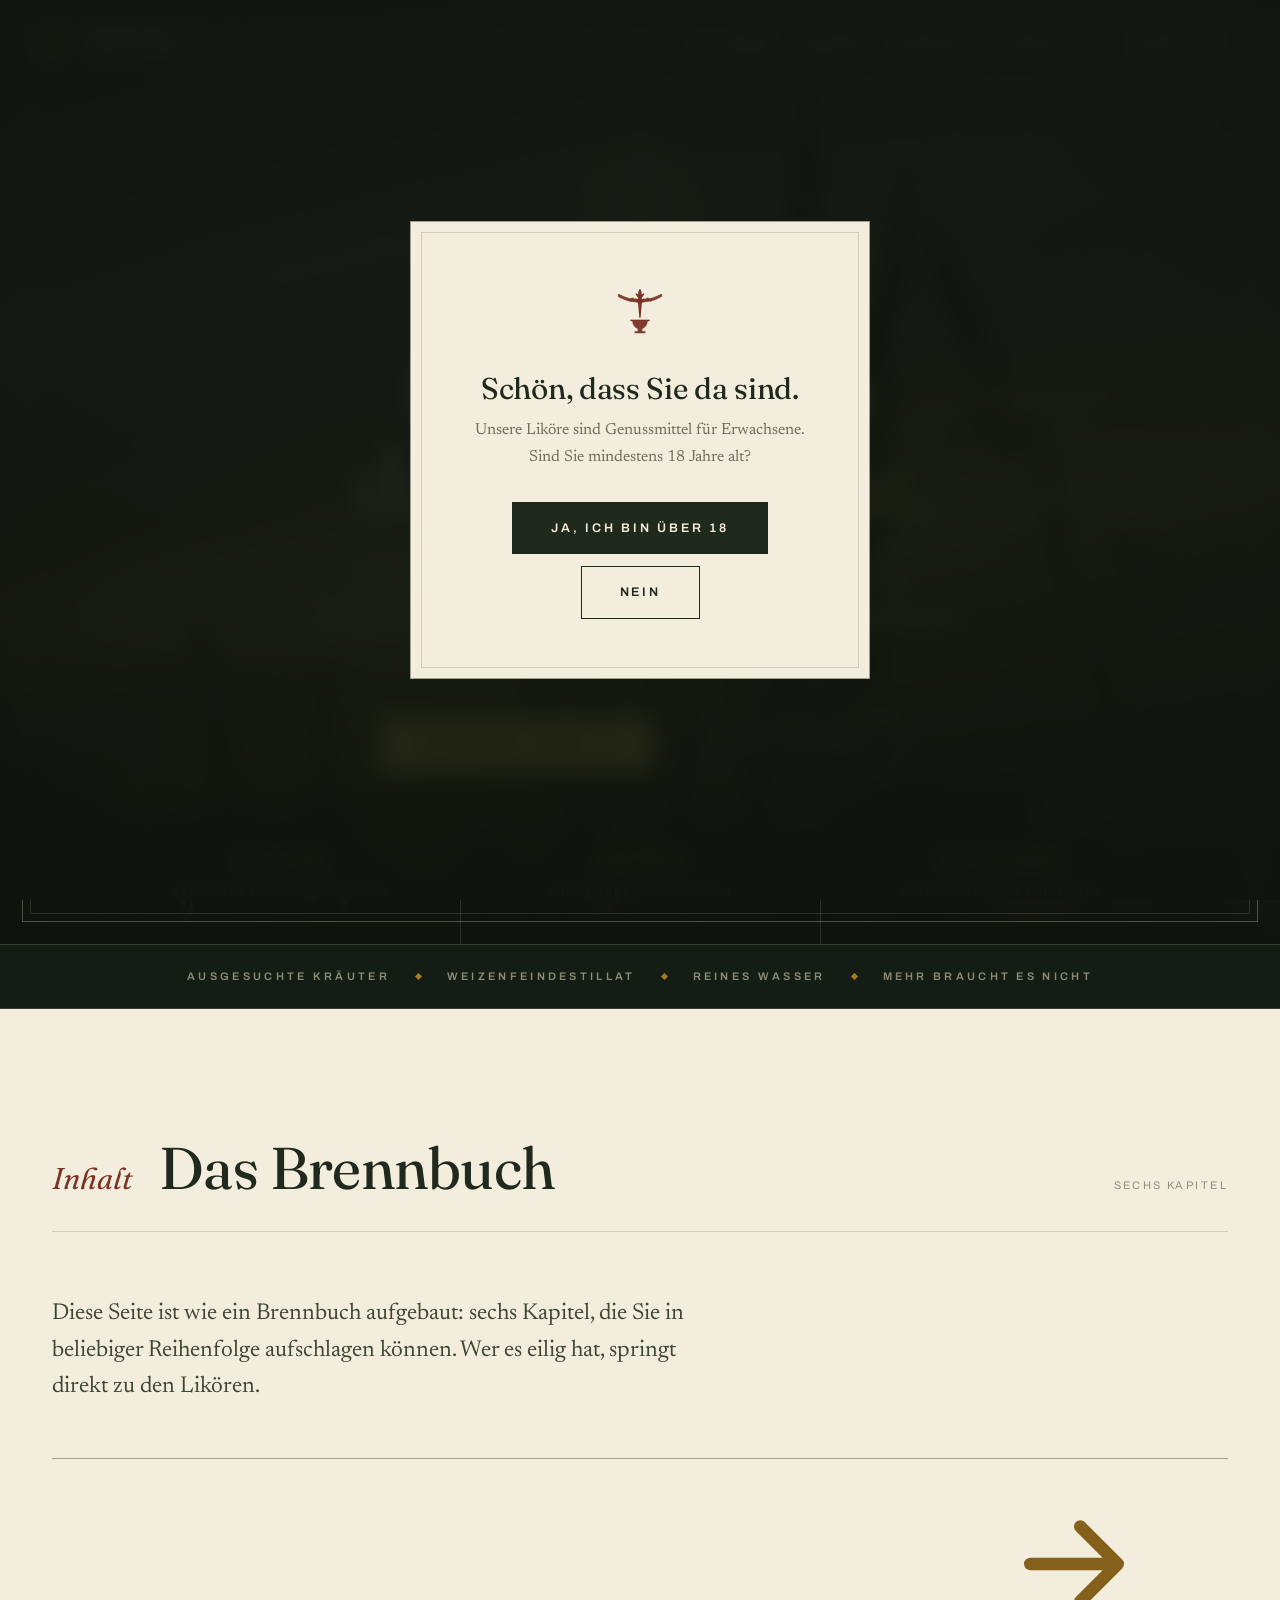
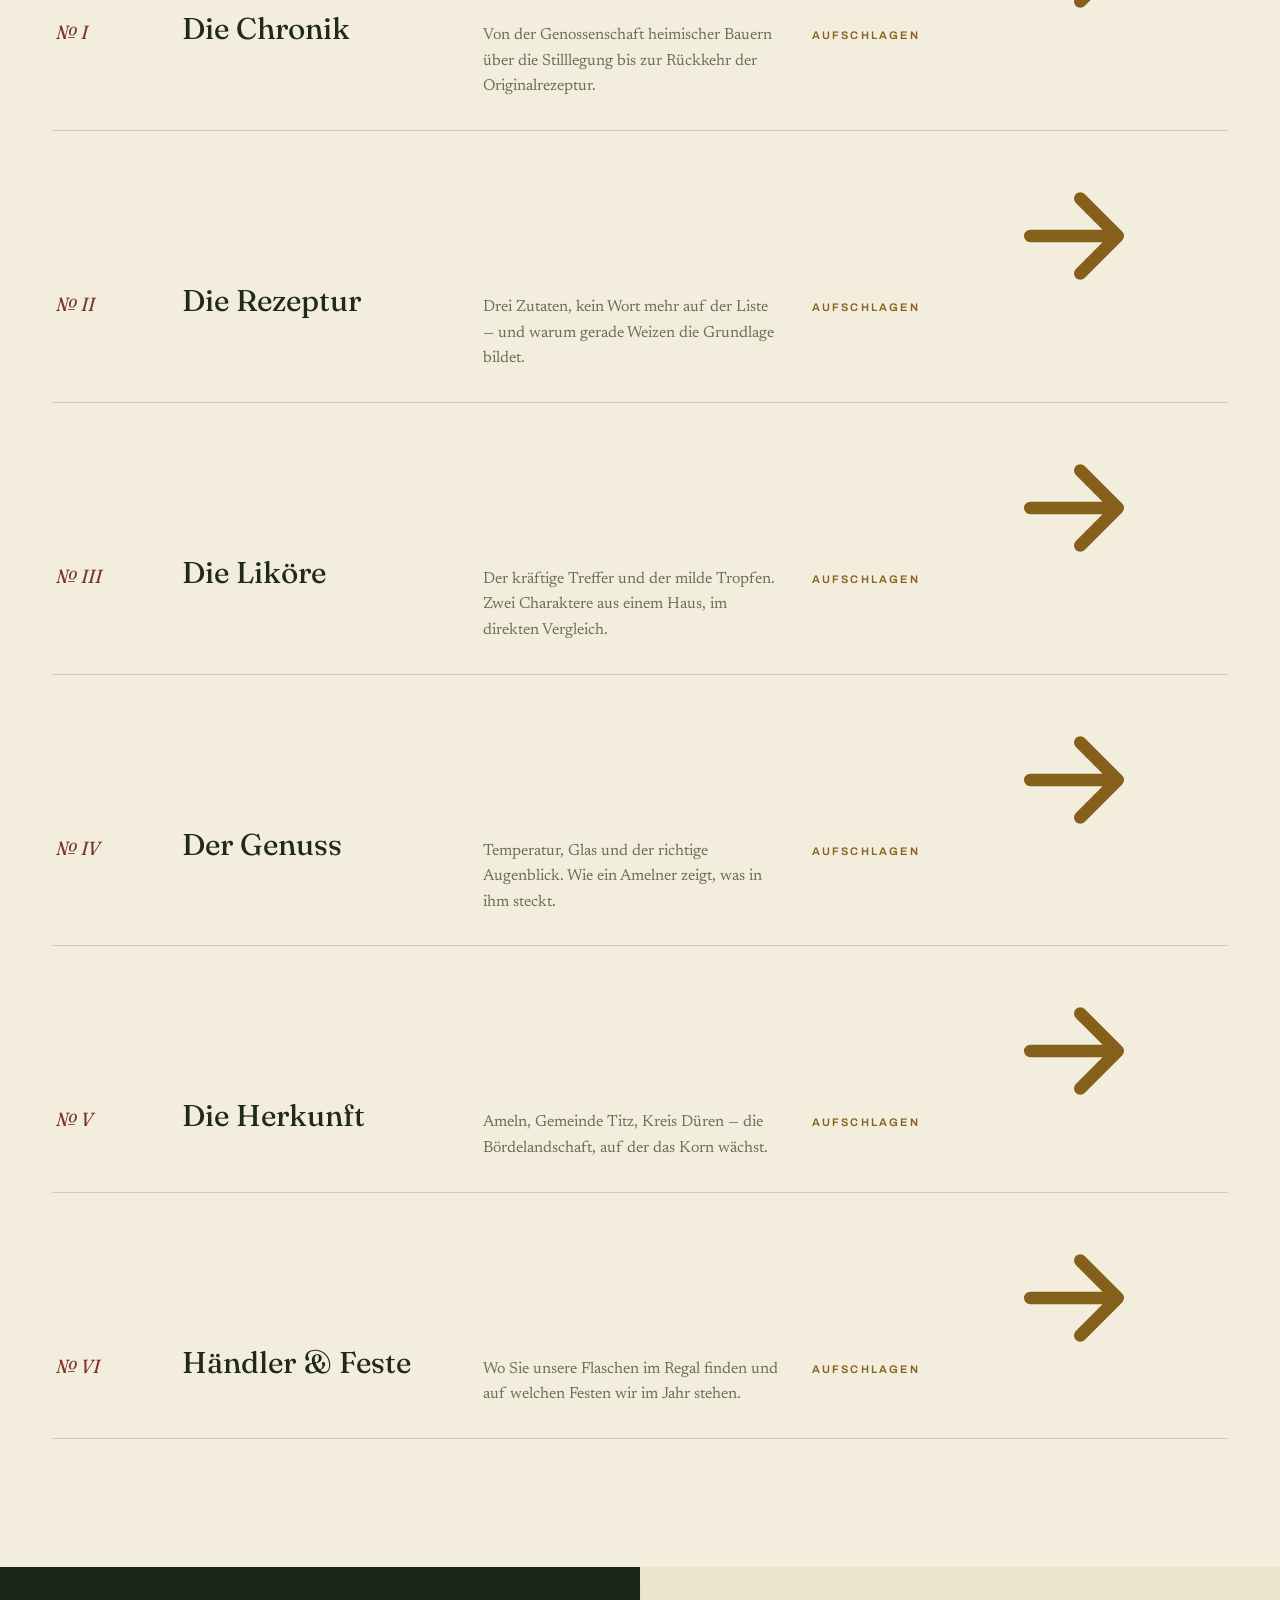
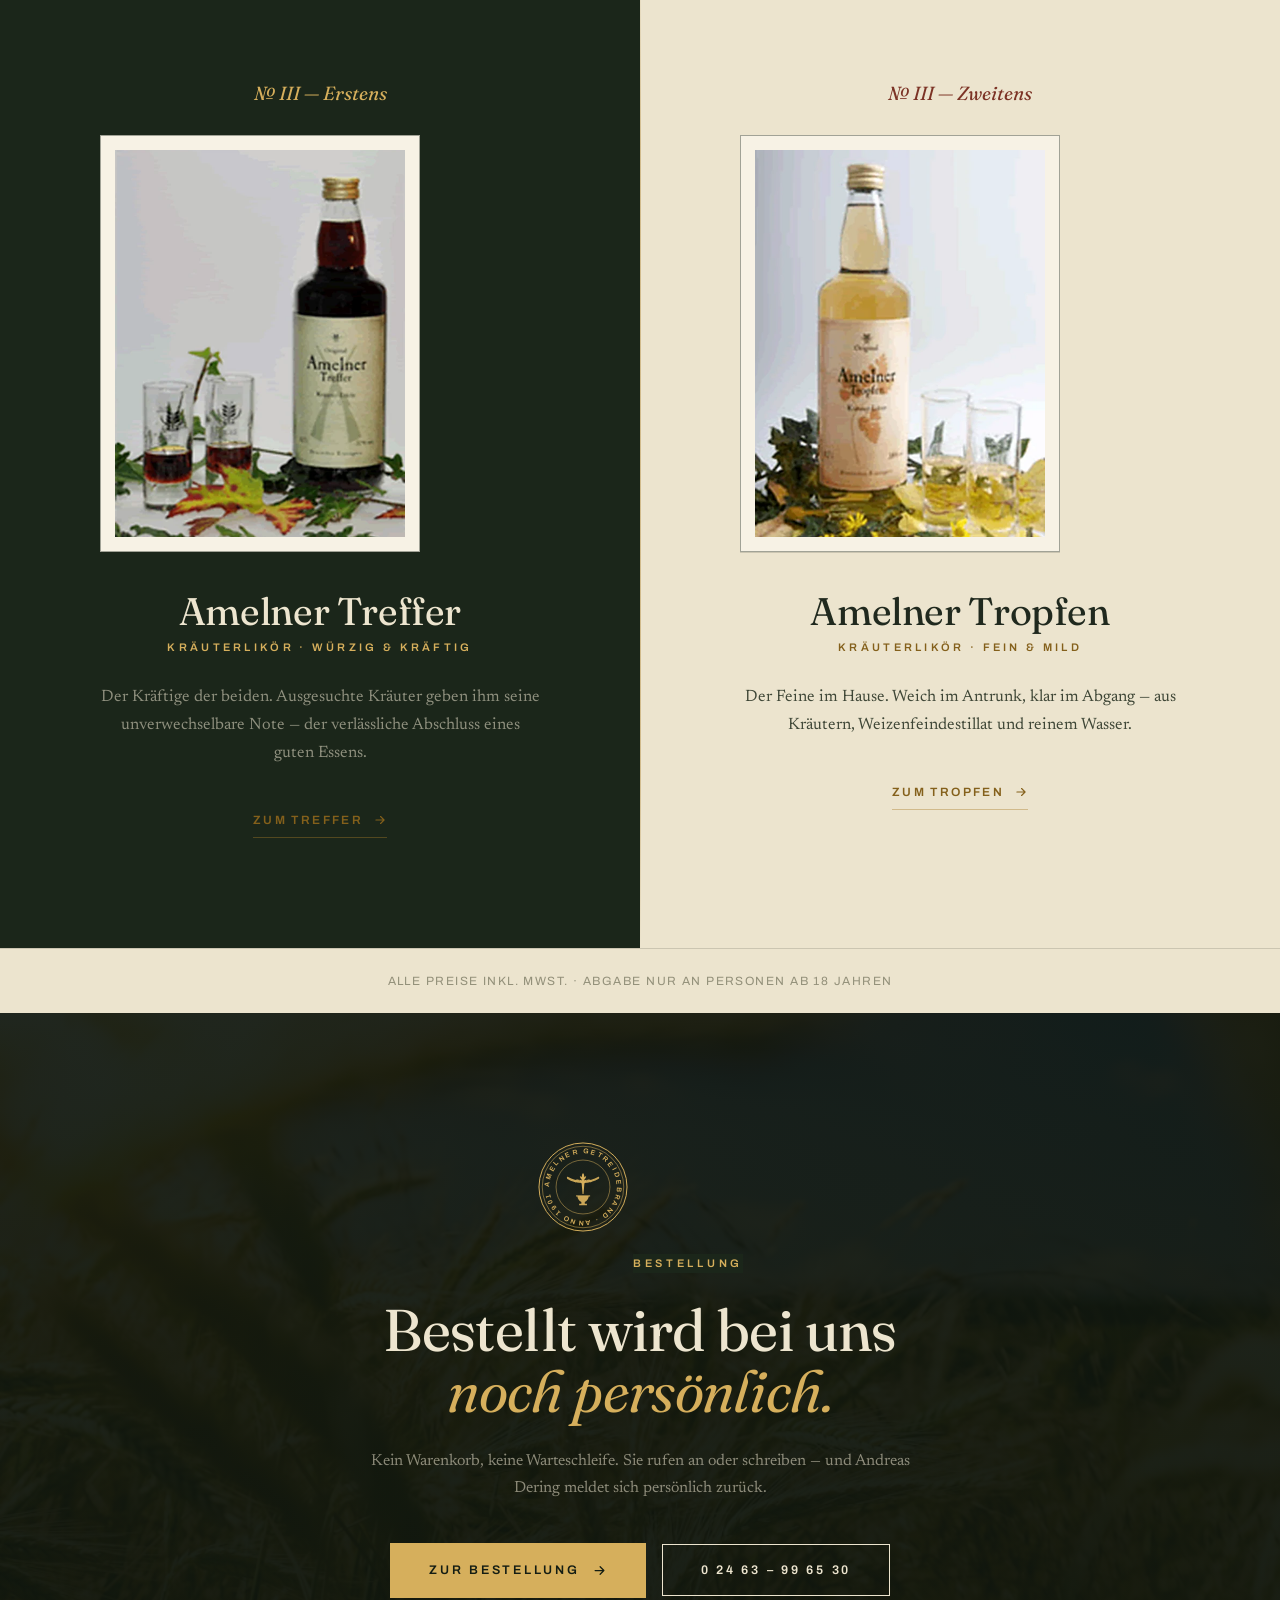
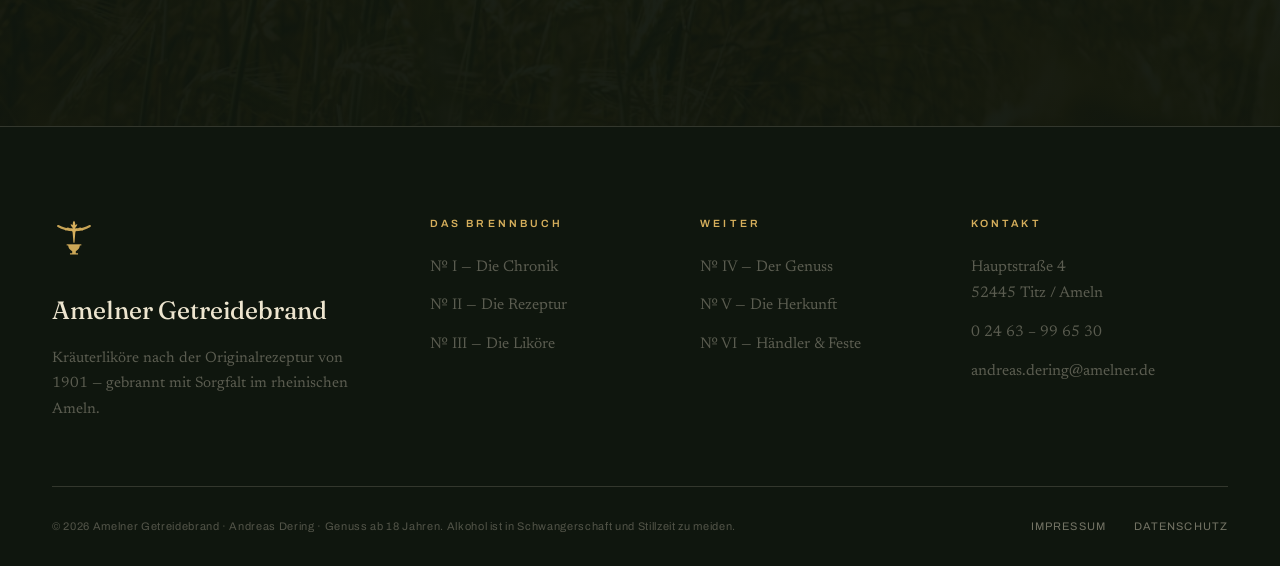
==== commit 4067e893: "Fuer den Umzug auf amelner.de vorbereiten Die Seite geht auf die eigene Domain, ohne www. Damit werd" ====
--- a/index.html
+++ b/index.html
@@ -6,7 +6,8 @@
 <title>Amelner Getreidebrand — Kräuterliköre nach Originalrezeptur, seit 1901</title>
 <meta name="description" content="Amelner Treffer &amp; Amelner Tropfen — zwei Kräuterliköre nach der Originalrezeptur von 1901, gebrannt in Ameln, Gemeinde Titz.">
 <meta name="robots" content="index, follow">
-<link rel="canonical" href="./">
+<link rel="canonical" href="https://amelner.de/">
+<meta property="og:url" content="https://amelner.de/">
 <script type="application/ld+json">
 {"@context":"https://schema.org","@type":"LocalBusiness","@id":"#amelner","name":"Amelner Getreidebrand","description":"Kräuterliköre nach der Originalrezeptur von 1901, gebrannt in Ameln, Gemeinde Titz.","founder":{"@type":"Person","name":"Andreas Dering"},"foundingDate":"1901","address":{"@type":"PostalAddress","streetAddress":"Hauptstraße 4","addressLocality":"Titz","addressRegion":"Nordrhein-Westfalen","postalCode":"52445","addressCountry":"DE"},"telephone":"+492463996530","faxNumber":"+492463996534","email":"andreas.dering@amelner.de","areaServed":"Rheinland","knowsLanguage":"de"}
 </script>
@@ -14,7 +15,7 @@
 <meta property="og:type" content="website">
 <meta property="og:title" content="Amelner Getreidebrand — Kräuterliköre nach Originalrezeptur, seit 1901">
 <meta property="og:description" content="Amelner Treffer &amp; Amelner Tropfen — zwei Kräuterliköre nach der Originalrezeptur von 1901, gebrannt in Ameln, Gemeinde Titz.">
-<meta property="og:image" content="assets/img/hero-korn-abend-1200.jpg">
+<meta property="og:image" content="https://amelner.de/assets/img/hero-korn-abend-1200.jpg">
 <meta property="og:locale" content="de_DE">
 <link rel="icon" type="image/png" href="assets/img/logo-gold.png">
 <link rel="preconnect" href="https://fonts.googleapis.com">
--- a/css/style.css
+++ b/css/style.css
@@ -95,8 +95,10 @@
 .inv h4{color:var(--paper-inv)}
 .inv strong{color:var(--paper-inv)}
 .inv p{color:var(--paper-inv-mute)}
-.inv a{color:var(--amber-light)}
-.inv a:hover{color:var(--paper-inv)}
+/* Buttons ausnehmen: sonst schlaegt dieser Selektor (0-1-1) die
+   Button-Klassen (0-1-0) und faerbt die Beschriftung gold auf gold. */
+.inv a:not(.btn){color:var(--amber-light)}
+.inv a:not(.btn):hover{color:var(--paper-inv)}
 
 /* Doppelter Etikettrahmen */
 .frame{position:relative;border:1px solid var(--line-strong);padding:8px}
@@ -323,7 +325,8 @@
 
 /* ============ LEGAL ============ */
 .legal-wrap{max-width:820px;margin:0 auto;padding:180px var(--pad) 110px}
-.legal-wrap .back{margin-bottom:48px}
+/* Eigene Zeile: sonst rutscht der Kicker neben den Ruecklink. */
+.legal-wrap .back{display:flex;width:fit-content;margin-bottom:48px}
 .legal-wrap h1{font-size:clamp(38px,5vw,64px);margin:14px 0 40px}
 .legal-wrap h2{font-size:clamp(22px,2.6vw,28px);margin:46px 0 14px}
 .legal-wrap p{margin-bottom:16px;font-size:17px;color:var(--ink-soft)}
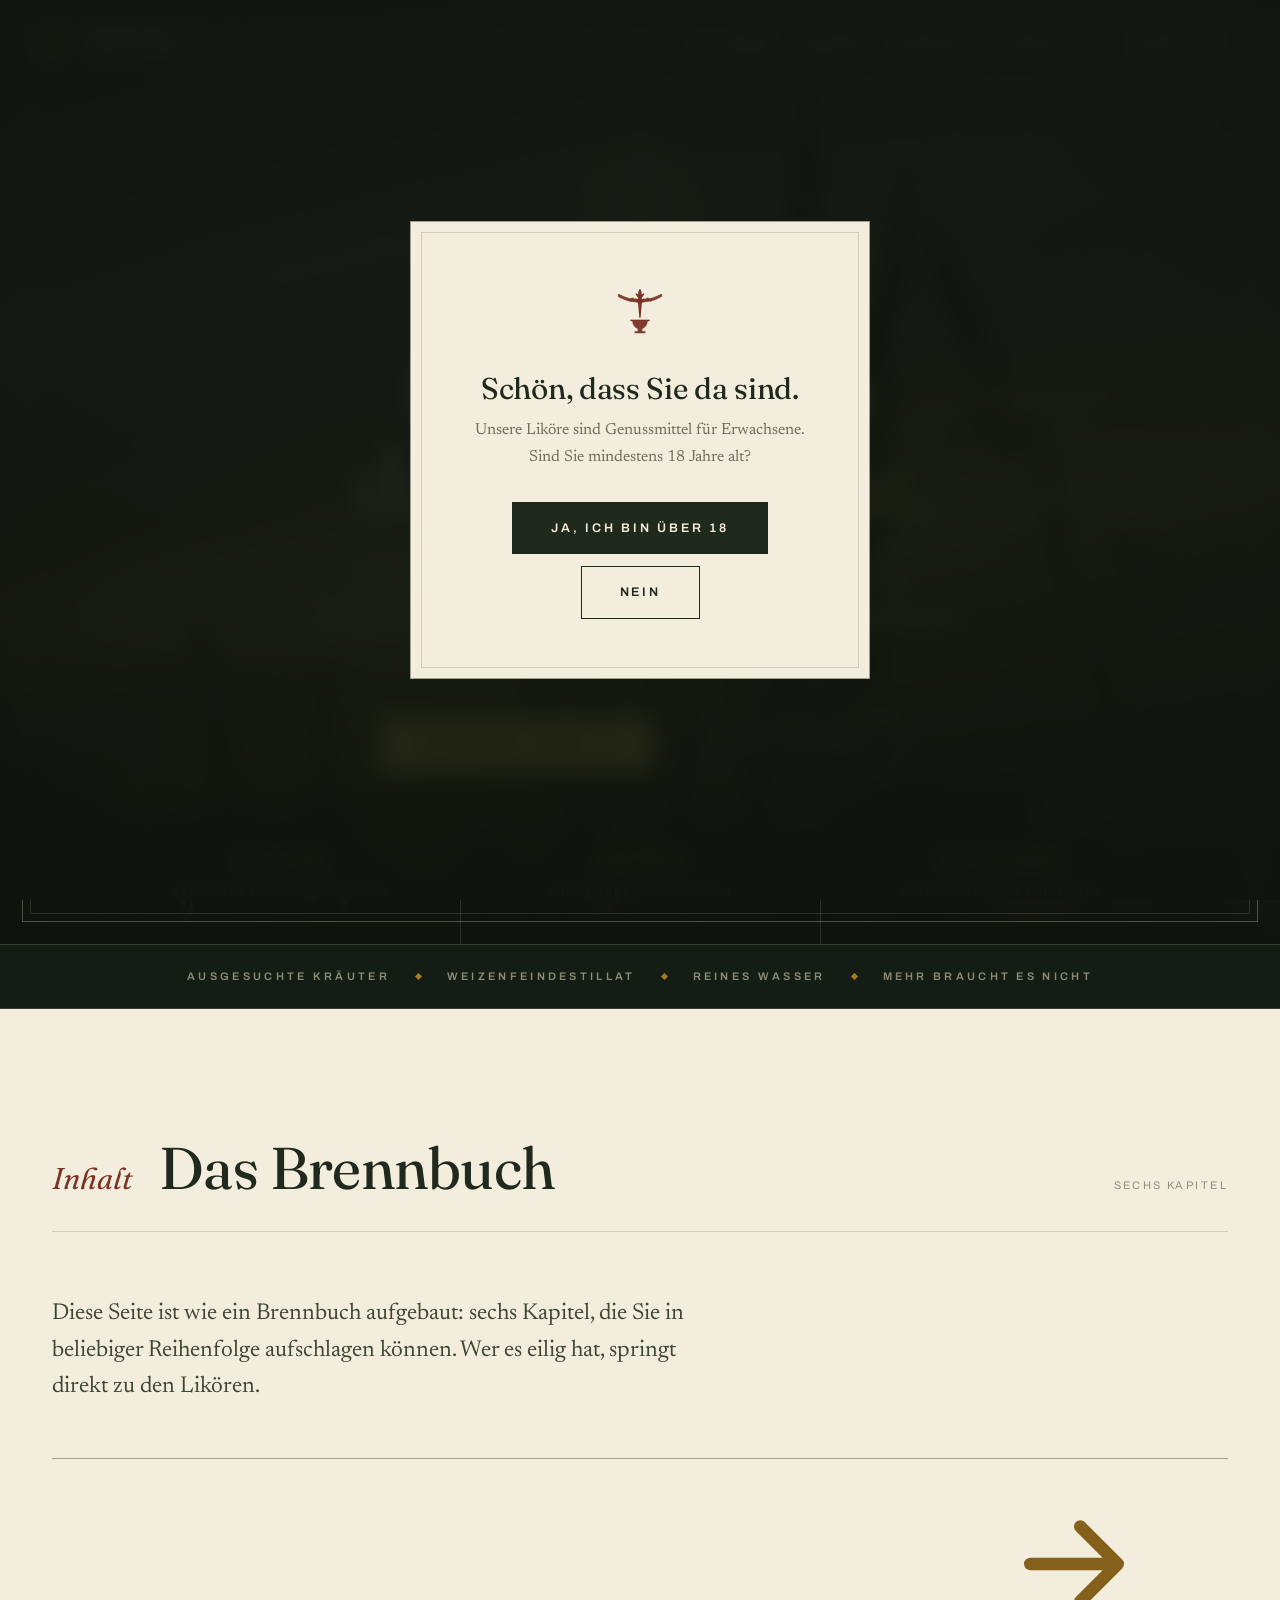
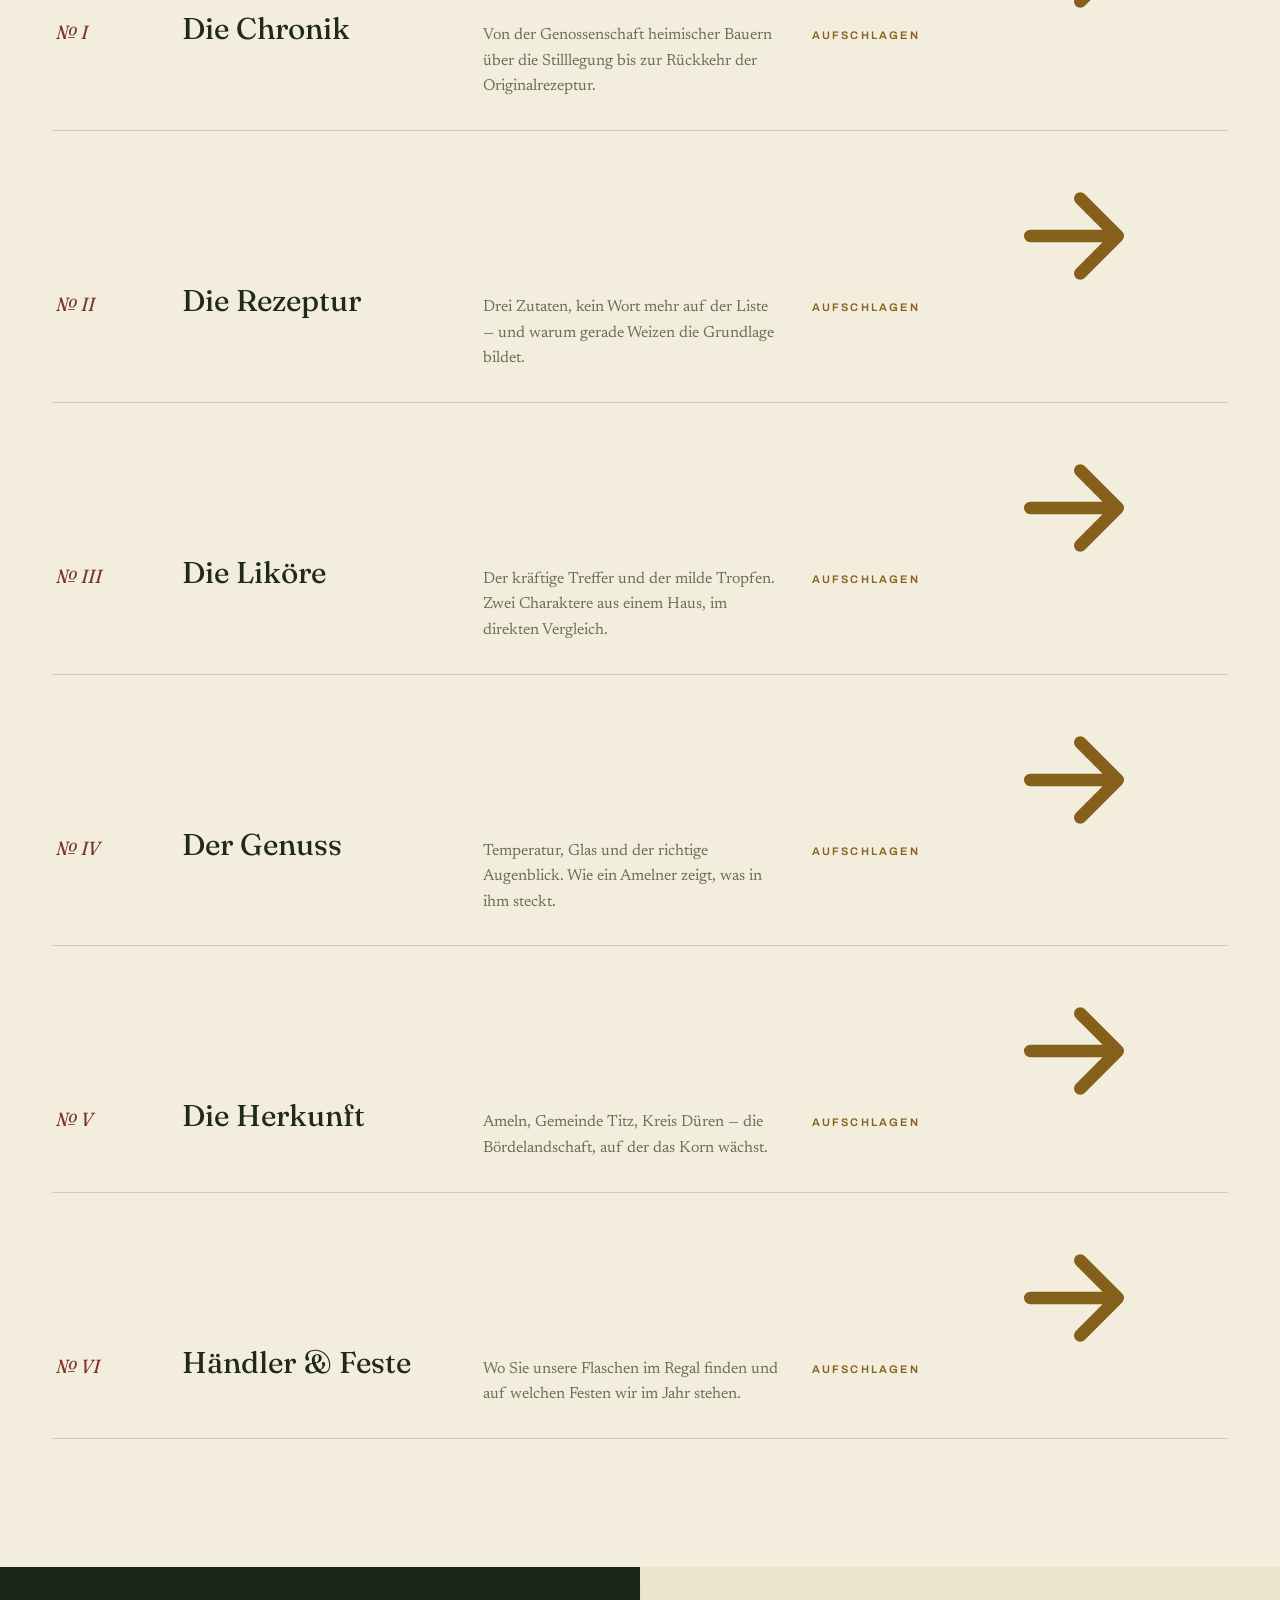
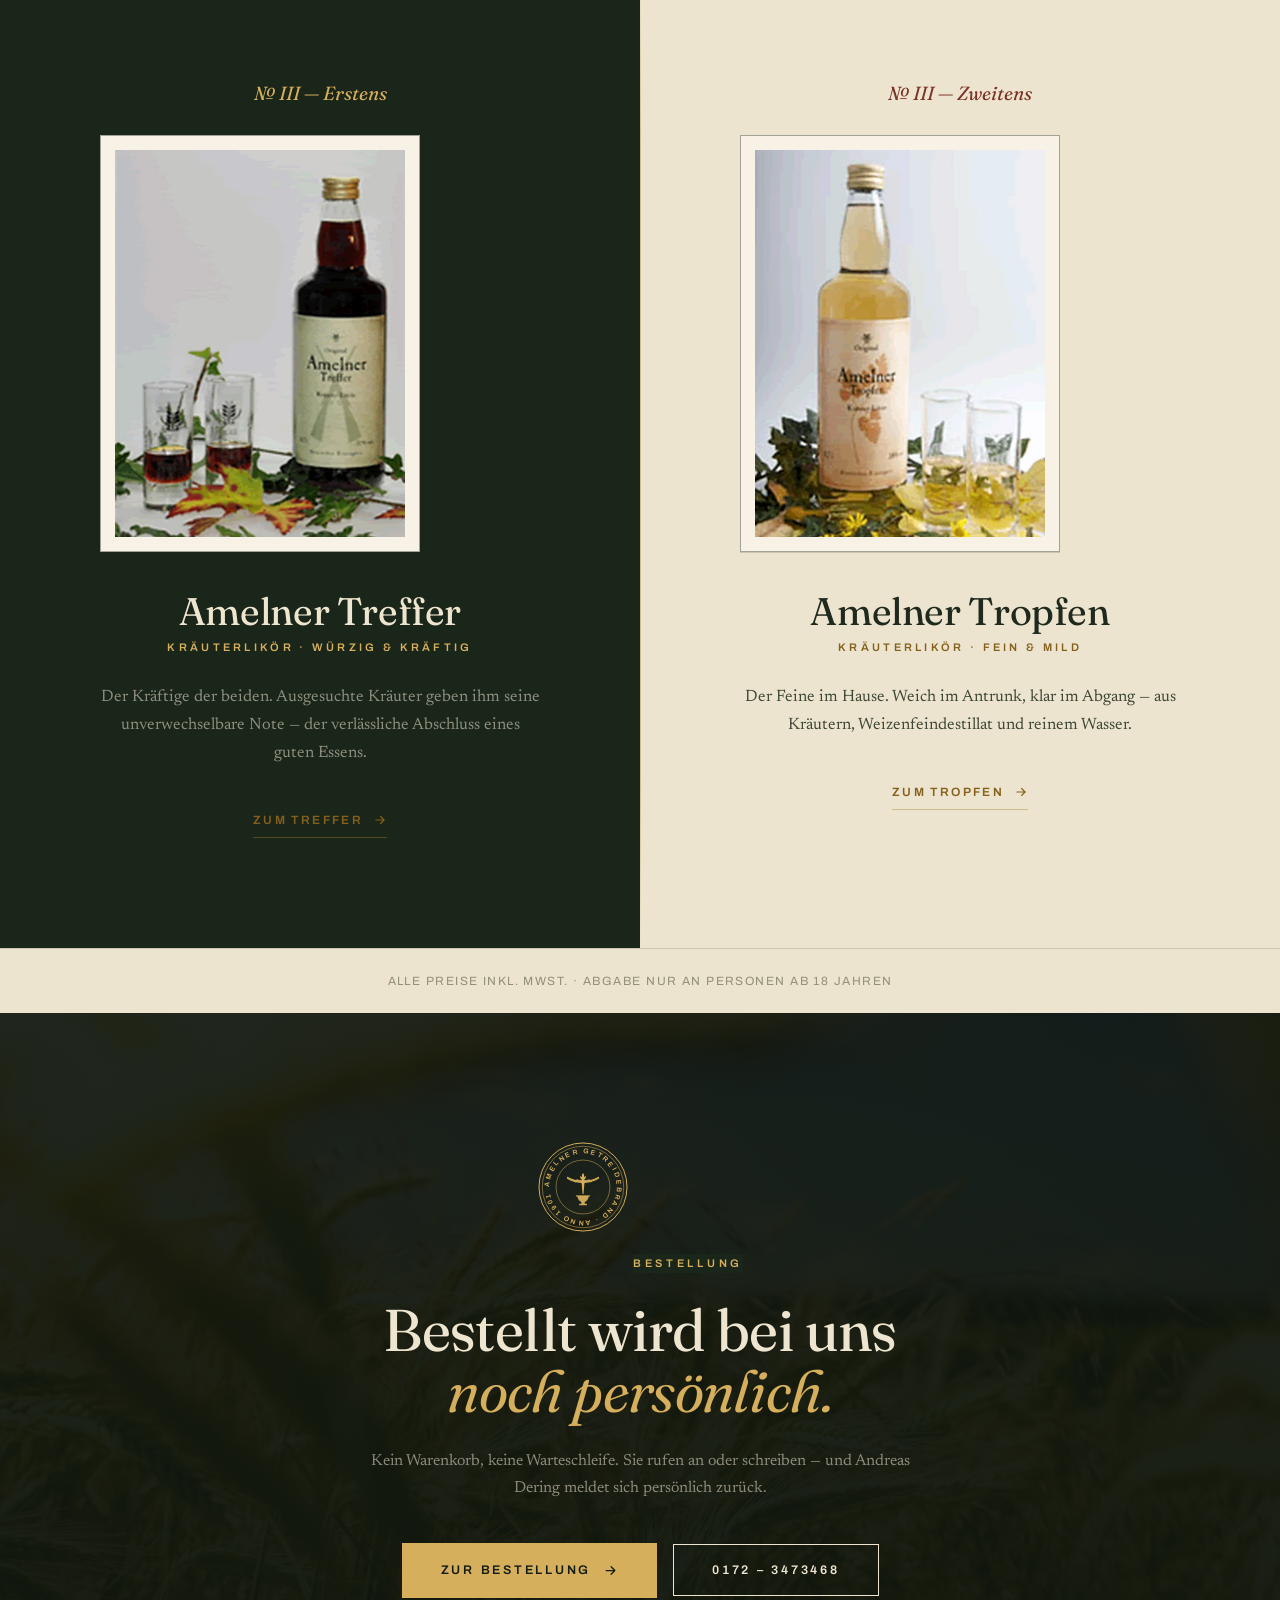
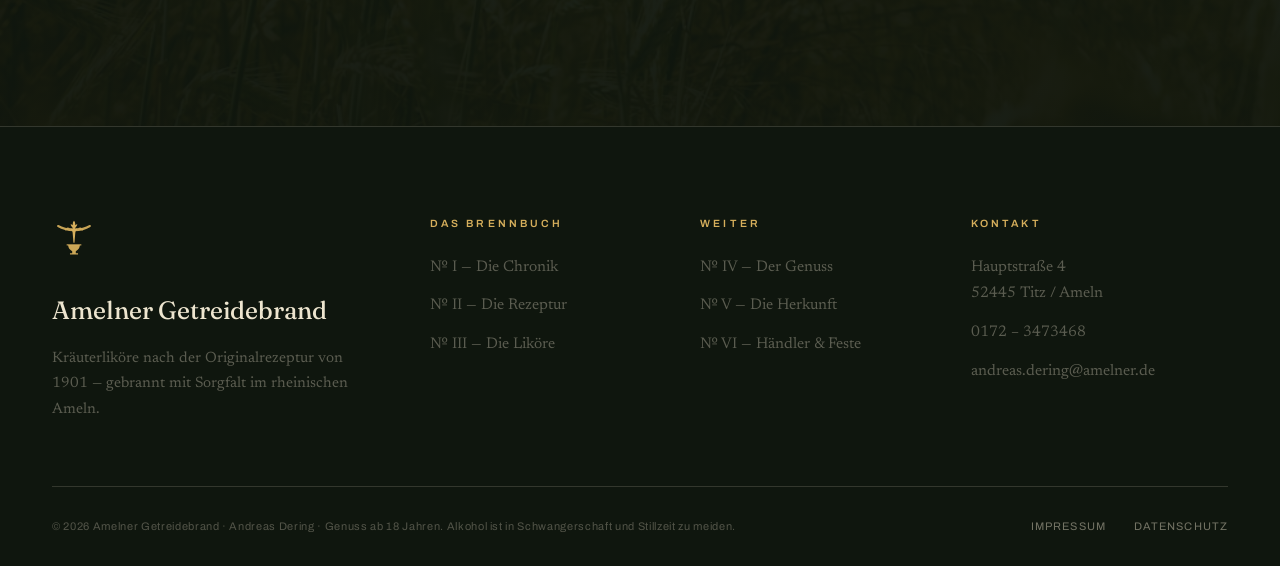
==== commit 76efd05e: "Inhaltliche Aktualisierung: Preise, Verfuegbarkeit, Haendler, Telefon Angaben des Inhabers vom 11.08" ====
--- a/index.html
+++ b/index.html
@@ -9,7 +9,7 @@
 <link rel="canonical" href="https://amelner.de/">
 <meta property="og:url" content="https://amelner.de/">
 <script type="application/ld+json">
-{"@context":"https://schema.org","@type":"LocalBusiness","@id":"#amelner","name":"Amelner Getreidebrand","description":"Kräuterliköre nach der Originalrezeptur von 1901, gebrannt in Ameln, Gemeinde Titz.","founder":{"@type":"Person","name":"Andreas Dering"},"foundingDate":"1901","address":{"@type":"PostalAddress","streetAddress":"Hauptstraße 4","addressLocality":"Titz","addressRegion":"Nordrhein-Westfalen","postalCode":"52445","addressCountry":"DE"},"telephone":"+492463996530","faxNumber":"+492463996534","email":"andreas.dering@amelner.de","areaServed":"Rheinland","knowsLanguage":"de"}
+{"@context":"https://schema.org","@type":"LocalBusiness","@id":"#amelner","name":"Amelner Getreidebrand","description":"Kräuterliköre nach der Originalrezeptur von 1901, gebrannt in Ameln, Gemeinde Titz.","founder":{"@type":"Person","name":"Andreas Dering"},"foundingDate":"1901","address":{"@type":"PostalAddress","streetAddress":"Hauptstraße 4","addressLocality":"Titz","addressRegion":"Nordrhein-Westfalen","postalCode":"52445","addressCountry":"DE"},"telephone":"+491723473468","email":"andreas.dering@amelner.de","areaServed":"Rheinland","knowsLanguage":"de"}
 </script>
 
 <meta property="og:type" content="website">
@@ -167,7 +167,7 @@
     <p class="order-note rv rv1" style="margin-top:26px">Kein Warenkorb, keine Warteschleife. Sie rufen an oder schreiben — und Andreas Dering meldet sich persönlich zurück.</p>
     <div class="btn-group rv rv2" style="justify-content:center;margin-top:34px">
       <a href="bestellen.html" class="btn btn-inv-fill">Zur Bestellung <svg aria-hidden="true"><use href="#arrow"/></svg></a>
-      <a href="tel:+492463996530" class="btn btn-inv">0 24 63 – 99 65 30</a>
+      <a href="tel:+491723473468" class="btn btn-inv">0172 – 3473468</a>
     </div>
   </div></div>
 </section>
@@ -195,7 +195,7 @@
       <div class="footer-col">
         <h5>Kontakt</h5>
         <p>Hauptstraße 4<br>52445 Titz / Ameln</p>
-        <a href="tel:+492463996530">0 24 63 – 99 65 30</a>
+        <a href="tel:+491723473468">0172 – 3473468</a>
         <a href="mailto:andreas.dering@amelner.de">andreas.dering@amelner.de</a>
       </div>
     </div>
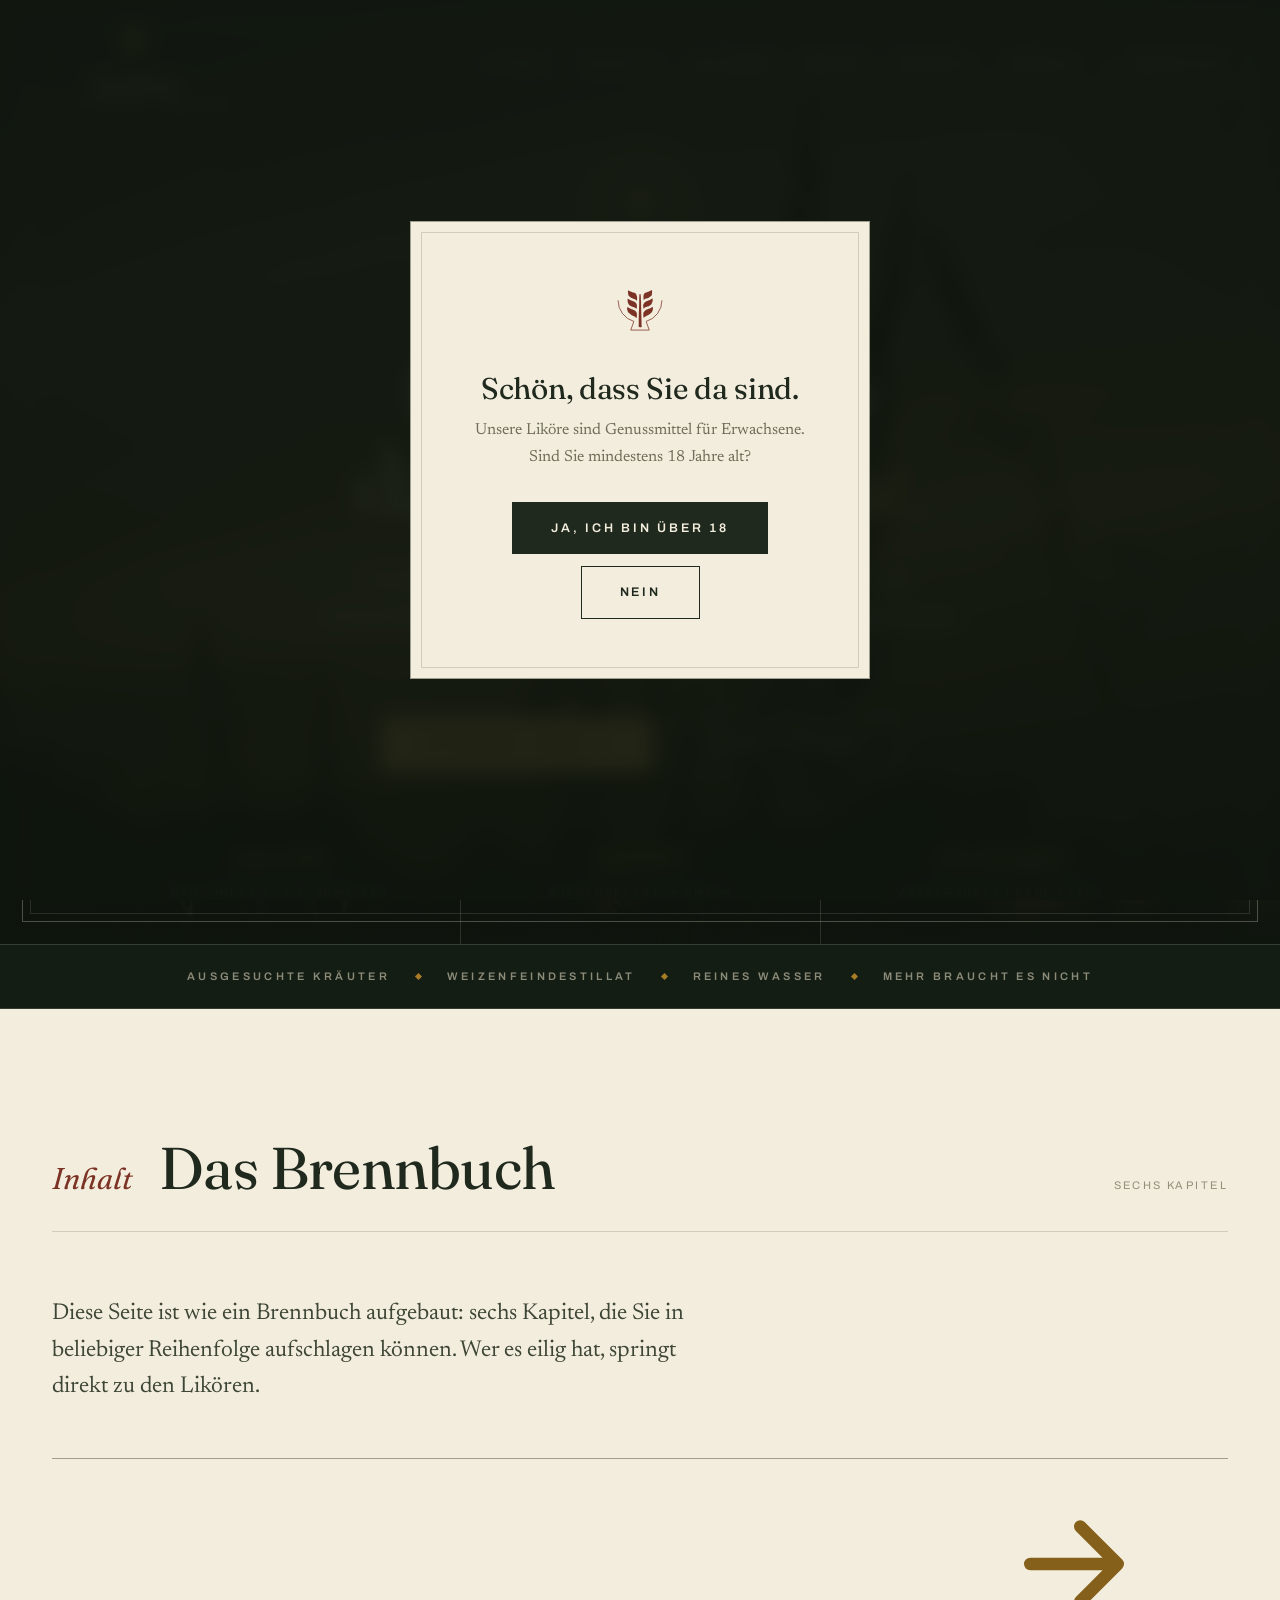
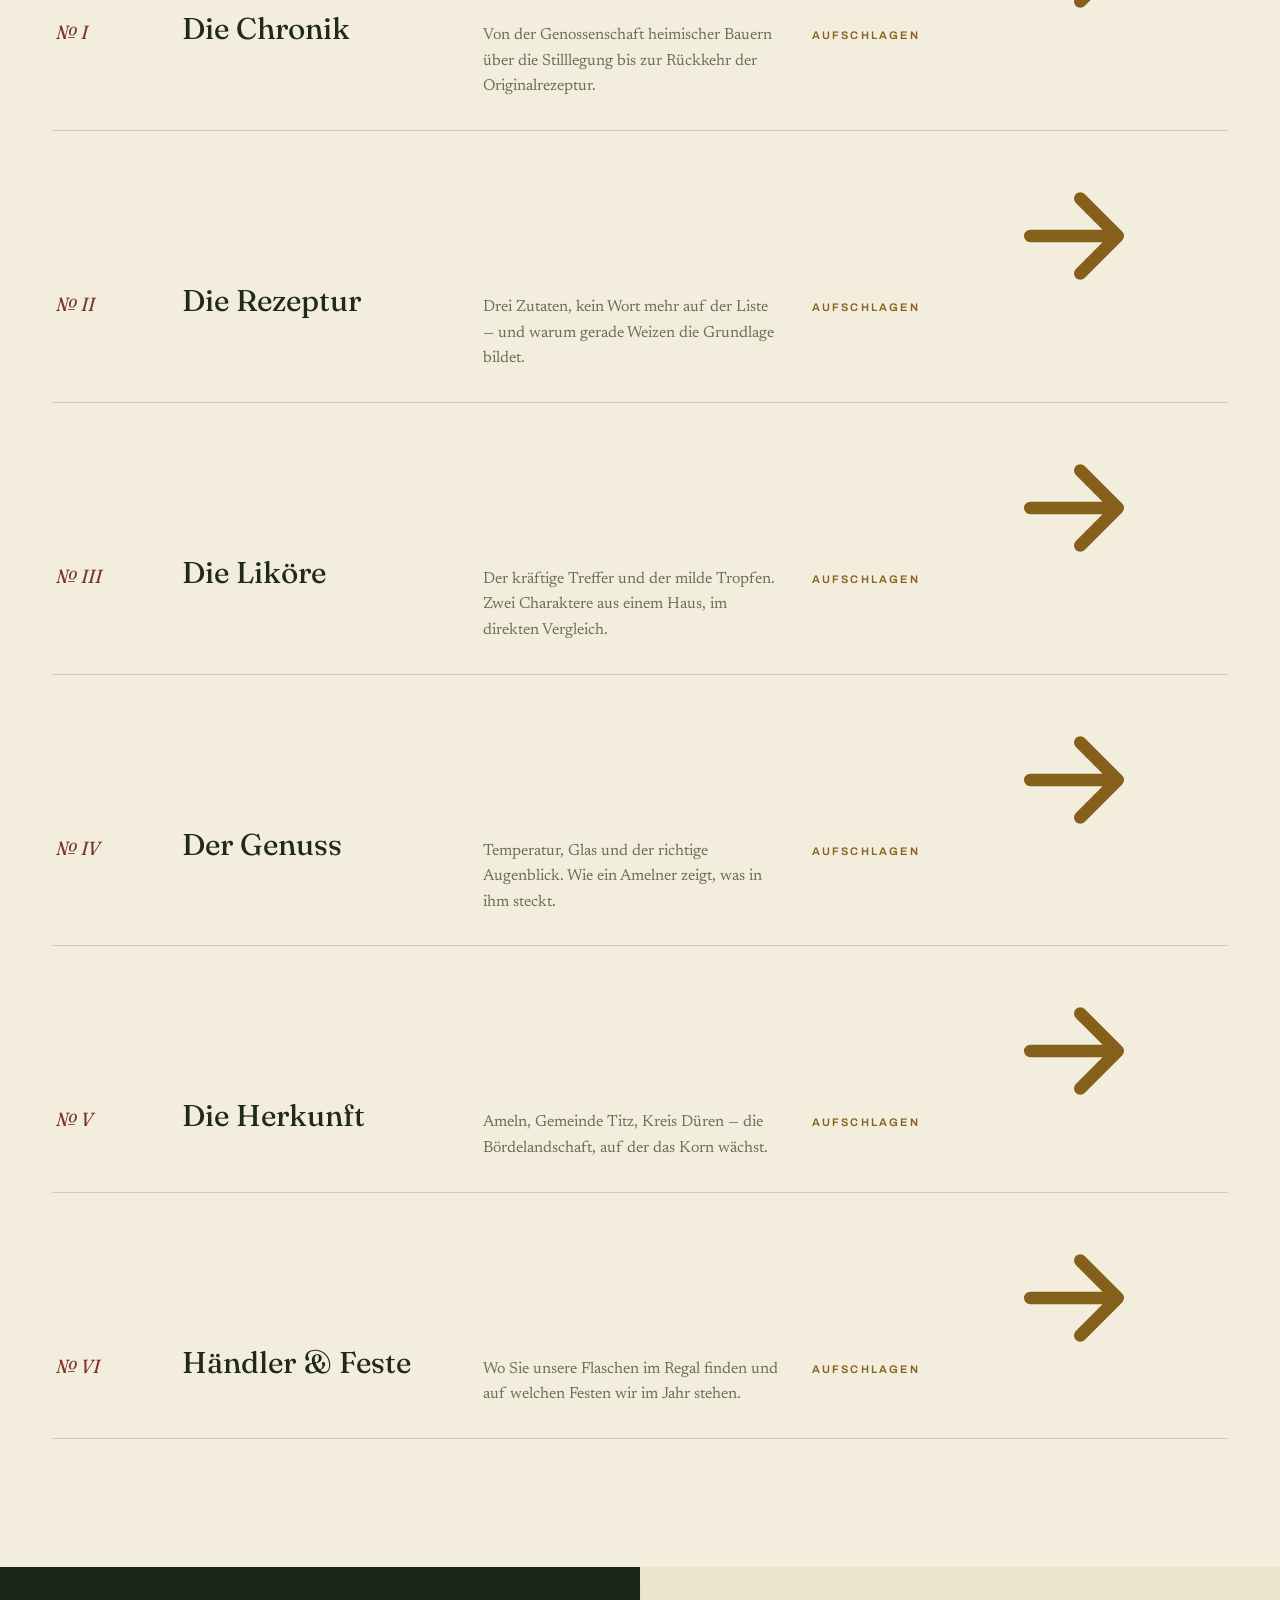
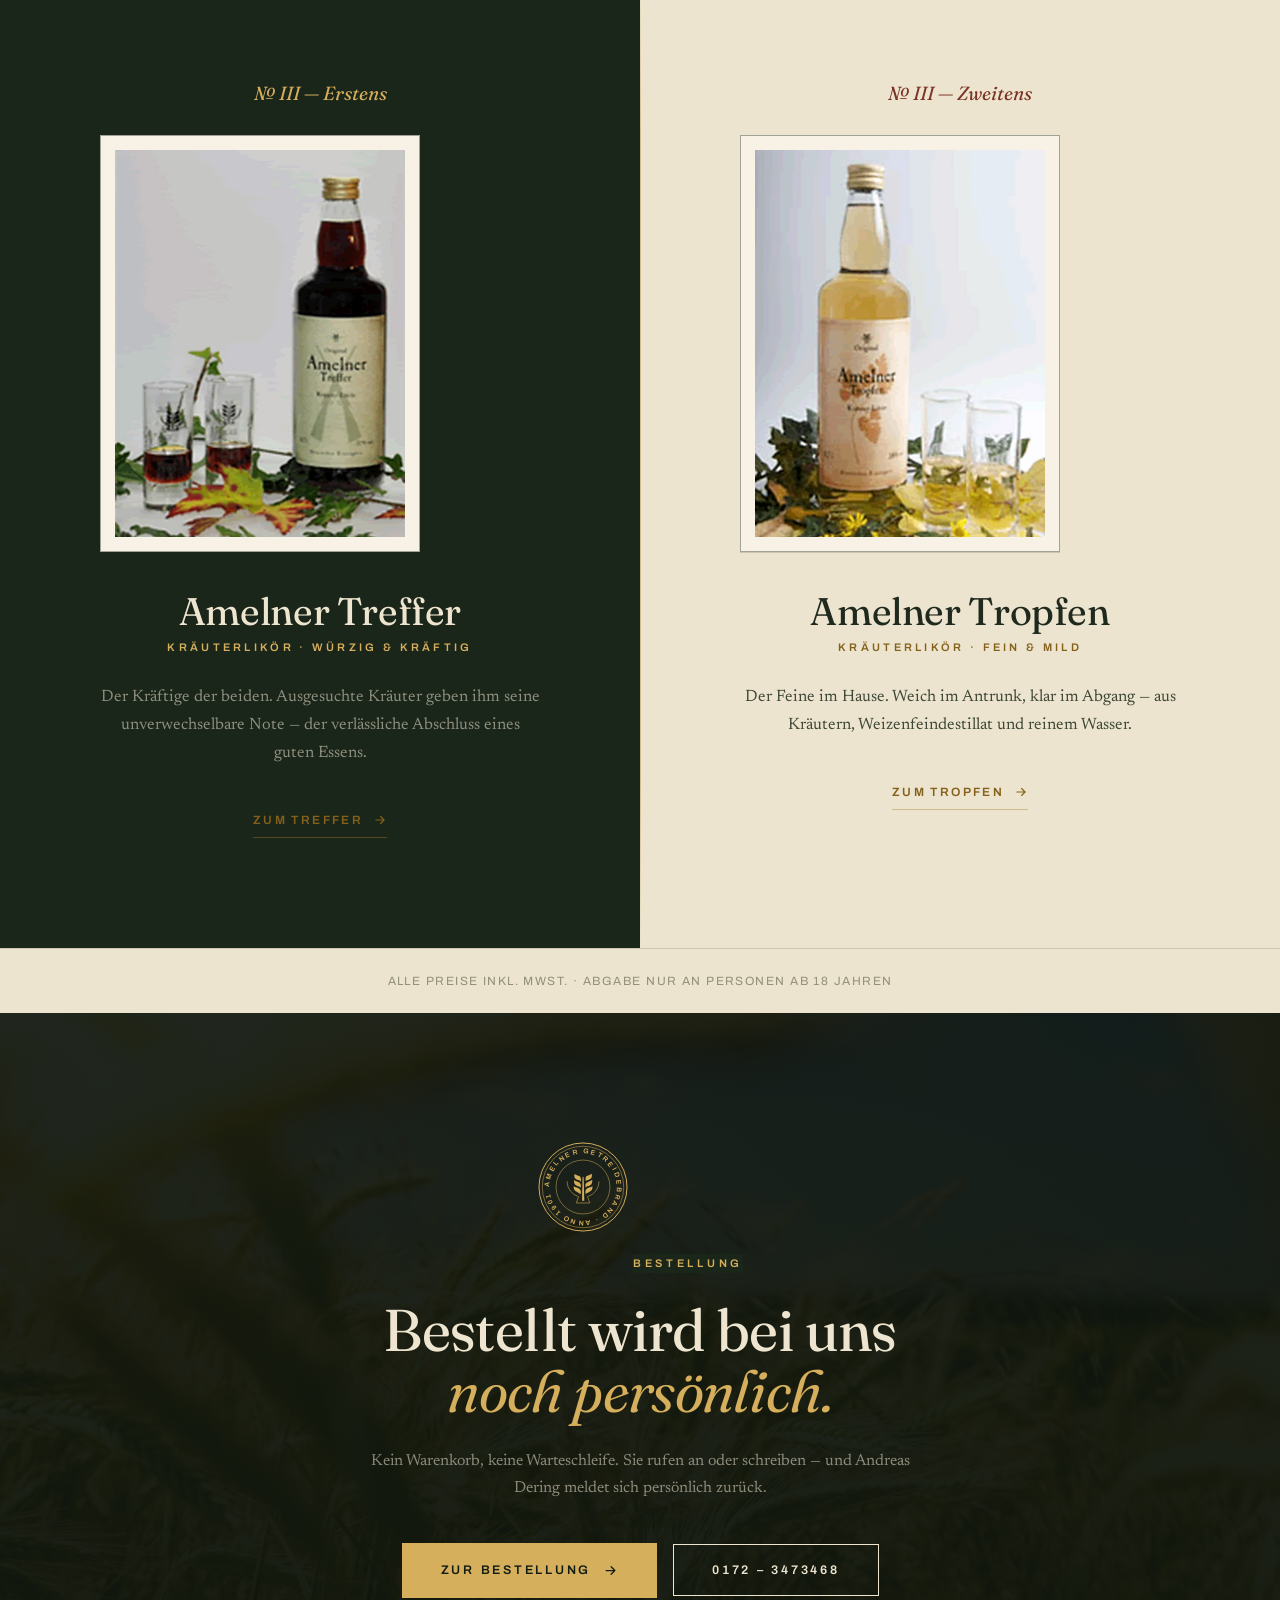
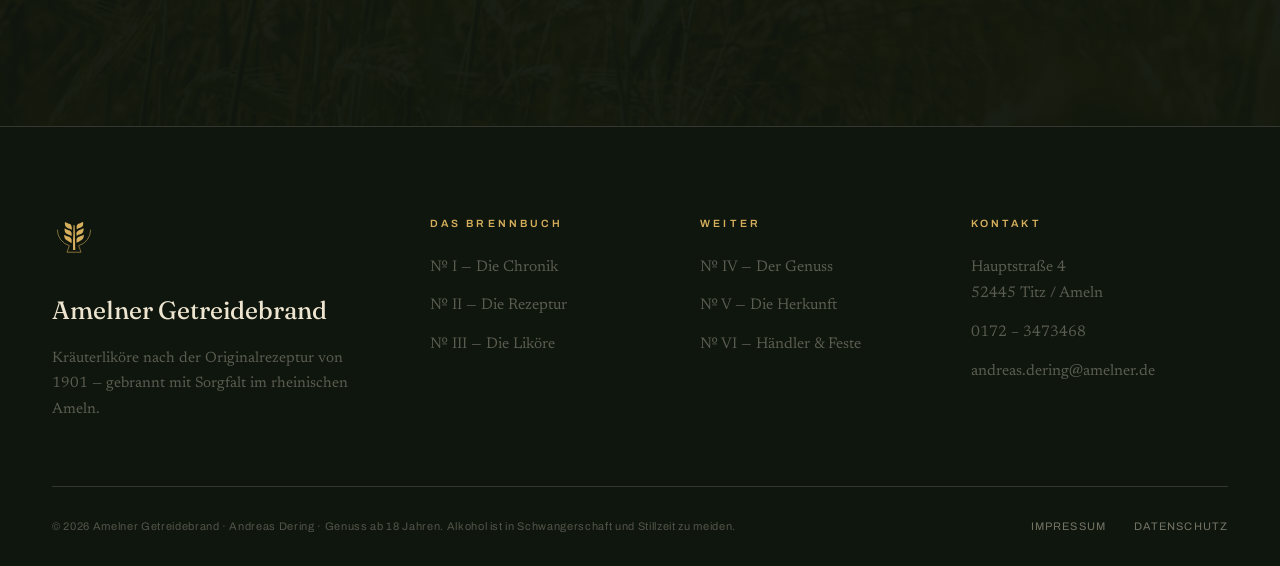
==== commit b15270e5: "Echtes Firmensignet einsetzen, Schriftzug darunter stellen Das bisherige Signet war eine freie Nache" ====
--- a/index.html
+++ b/index.html
@@ -26,13 +26,7 @@
 <body>
 <a href="#inhalt" class="skip">Zum Inhalt springen</a>
 <svg width="0" height="0" style="position:absolute" aria-hidden="true"><defs>
-<g id="mark-g">
-<path d="M14 30c0-2.2 1.9-3.6 3.7-2.5C28.6 33.9 43 38 60 38s31.4-4.1 42.3-10.5c1.8-1.1 3.7.3 3.7 2.5 0 1-.5 2-1.4 2.5C92.8 39.9 77.3 44.4 60 44.4S27.2 39.9 15.4 33c-.9-.5-1.4-1.5-1.4-3z" opacity=".92"/>
-<path d="M60 16c2.2 2.6 3.4 6 3.4 9.6 0 .8-.1 1.6-.2 2.4 1.6-1.4 3.6-2.3 5.7-2.6-.5 3.4-2.3 6.5-5 8.6.1.7.2 1.5.2 2.3 0 .7 0 1.3-.1 2 1.7-1.5 3.8-2.4 6.1-2.6-.6 3.6-2.6 6.8-5.6 8.9-.2 1.2-.5 2.3-.9 3.4l-2.4 28h-2.6l-2.4-28c-.4-1.1-.7-2.2-.9-3.4-3-2.1-5-5.3-5.6-8.9 2.3.2 4.4 1.1 6.1 2.6-.1-.7-.1-1.3-.1-2 0-.8.1-1.6.2-2.3-2.7-2.1-4.5-5.2-5-8.6 2.1.3 4.1 1.2 5.7 2.6-.1-.8-.2-1.6-.2-2.4 0-3.6 1.2-7 3.4-9.6z"/>
-<path d="M44 34c2.7.6 5 2.2 6.6 4.4-2.4 1-5 1-7.3 0 .9 1.3 1.5 2.7 1.9 4.2-2.6-.2-5-1.4-6.7-3.4.5 1.5.6 3 .5 4.5-2.2-1.1-3.9-3-4.8-5.4 2.3-.9 4.8-1 7.1-.4-.7-.7-1.3-1.5-1.8-2.4 1.6-.7 3.2-1 4.5-1.1z" opacity=".82"/>
-<path d="M76 34c-2.7.6-5 2.2-6.6 4.4 2.4 1 5 1 7.3 0-.9 1.3-1.5 2.7-1.9 4.2 2.6-.2 5-1.4 6.7-3.4-.5 1.5-.6 3-.5 4.5 2.2-1.1 3.9-3 4.8-5.4-2.3-.9-4.8-1-7.1-.4.7-.7 1.3-1.5 1.8-2.4-1.6-.7-3.2-1-4.5-1.1z" opacity=".82"/>
-<path d="M44 82h32c0 7.5-4.6 13.9-11.1 16.6V104h6.1v4H49v-4h6.1v-5.4C48.6 95.9 44 89.5 44 82z" opacity=".95"/>
-<path d="M40 80h40v3H40z"/></g>
+<g id="mark-g" transform="translate(-21.105,-1.132) scale(0.12105)"><g fill="none" stroke="currentColor" stroke-width="13"><path d="M295 340A375 375 0 0 0 565 700"/><path d="M1045 340A375 375 0 0 1 775 700"/><path d="M565 700L512 848L828 848L775 700"/></g><g transform="translate(0.000000,960.000000) scale(0.100000,-0.100000)"> <path d="M8651 7919 c-13 -5 -56 -30 -96 -54 -70 -44 -260 -130 -340 -155 -22 -6 -84 -32 -138 -57 -74 -34 -122 -49 -193 -59 -163 -25 -260 -74 -393 -200 -79 -74 -91 -94 -145 -233 -52 -135 -58 -193 -54 -514 4 -315 8 -340 63 -345 24 -2 42 7 83 42 81 69 224 142 307 157 113 19 371 114 445 163 36 24 84 53 106 64 23 12 75 47 115 79 41 32 90 70 109 83 63 44 141 114 160 145 36 59 79 322 86 530 12 333 -9 397 -115 354z"/> <path d="M4700 7887 c-65 -32 -77 -161 -40 -432 64 -466 43 -420 285 -629 55 -48 123 -97 151 -111 28 -13 72 -42 99 -64 26 -21 68 -47 94 -57 25 -9 71 -32 102 -51 42 -26 81 -38 160 -53 247 -45 359 -103 497 -259 72 -81 103 -95 135 -62 22 21 22 27 22 334 l0 312 -33 80 c-19 44 -47 127 -64 185 -44 158 -97 241 -211 334 -73 59 -174 99 -323 130 -40 8 -116 33 -170 57 -55 23 -148 59 -209 79 -113 38 -309 131 -380 180 -50 35 -83 43 -115 27z"/> <path d="M6644 7251 c-44 -27 -54 -66 -54 -210 -1 -69 -5 -157 -11 -196 -5 -38 -12 -389 -15 -780 -2 -390 -7 -717 -11 -725 -3 -8 -9 -208 -13 -445 -6 -318 -12 -451 -23 -510 -15 -79 -28 -843 -32 -1930 0 -192 -5 -438 -10 -545 -7 -178 -6 -199 10 -233 28 -60 37 -62 260 -58 196 2 200 3 225 27 30 29 39 126 20 219 -14 63 -21 284 -39 1175 -6 294 -15 589 -21 655 -5 66 -12 359 -15 650 -3 292 -10 584 -15 650 -6 66 -12 356 -14 645 -4 484 -6 532 -25 620 -18 85 -20 117 -15 315 5 175 3 242 -10 324 -9 58 -16 136 -16 175 0 93 -14 139 -51 170 -37 31 -81 34 -125 7z"/> <path d="M8715 6472 c-27 -16 -89 -54 -138 -85 -134 -87 -244 -136 -442 -198 -278 -86 -434 -170 -583 -314 -150 -145 -199 -208 -261 -339 -58 -125 -68 -166 -51 -222 6 -21 16 -95 20 -164 22 -307 25 -334 46 -355 30 -30 55 -17 148 79 118 122 216 172 423 216 75 17 153 38 172 48 20 10 108 56 196 102 340 175 383 217 484 456 27 66 69 187 92 269 l44 150 0 171 c0 155 -2 174 -19 193 -26 29 -70 26 -131 -7z"/> <path d="M4603 6446 l-28 -24 0 -179 c1 -205 20 -316 85 -488 20 -55 43 -118 50 -140 35 -111 162 -244 312 -327 181 -101 370 -189 458 -213 47 -12 98 -28 115 -35 16 -6 60 -18 98 -26 100 -21 221 -92 315 -184 106 -105 137 -110 153 -29 4 24 6 76 2 116 -3 39 0 152 7 251 11 161 11 185 -4 237 -41 140 -152 336 -235 413 -82 78 -185 149 -246 172 -33 12 -83 35 -111 50 -28 16 -97 46 -155 66 -57 20 -109 40 -115 45 -6 5 -46 18 -88 29 -43 11 -103 33 -134 49 -31 16 -86 43 -122 59 -60 26 -137 73 -249 151 -53 37 -71 38 -108 7z"/> <path d="M8744 5013 c-233 -143 -321 -187 -440 -224 -128 -38 -250 -84 -431 -159 -27 -11 -73 -26 -103 -34 -129 -35 -402 -320 -479 -500 -25 -59 -26 -67 -26 -261 1 -276 14 -523 32 -557 26 -53 100 -30 198 63 29 27 80 58 275 164 52 29 133 75 180 104 47 29 112 65 145 80 33 15 81 46 107 69 26 22 74 55 107 72 32 18 94 61 138 96 43 35 110 88 149 118 81 61 150 158 190 262 13 36 35 86 48 112 41 83 76 266 76 400 0 143 -5 174 -36 207 -31 34 -60 32 -130 -12z"/> <path d="M4551 5004 c-35 -25 -52 -78 -57 -178 -5 -96 -8 -83 75 -386 37 -136 93 -256 153 -326 52 -61 190 -176 272 -226 34 -20 89 -62 124 -92 66 -59 150 -111 269 -169 40 -19 92 -51 114 -71 23 -19 65 -43 93 -52 46 -15 107 -47 265 -138 29 -17 82 -57 118 -88 101 -89 165 -98 177 -25 3 17 10 179 16 358 8 272 8 333 -4 365 -30 85 -85 191 -119 232 -20 23 -56 73 -82 112 -25 38 -67 88 -94 112 -66 60 -224 143 -318 169 -43 12 -99 32 -125 45 -26 13 -78 31 -115 40 -61 14 -150 45 -298 106 -52 21 -163 85 -296 170 -88 56 -133 67 -168 42z"/> </g></g>
 <symbol id="mark" viewBox="0 0 120 120"><use href="#mark-g" fill="currentColor"/></symbol>
 <symbol id="seal" viewBox="0 0 140 140">
 <circle cx="70" cy="70" r="67" fill="none" stroke="currentColor" stroke-width="1.5"/>
--- a/css/style.css
+++ b/css/style.css
@@ -138,10 +138,13 @@
 .header-inner{display:flex;align-items:center;justify-content:space-between;max-width:1400px;margin:0 auto;padding:20px var(--pad);transition:padding .4s var(--ease)}
 .header.scrolled{background:rgba(243,237,221,.94);backdrop-filter:blur(14px);-webkit-backdrop-filter:blur(14px);border-bottom-color:var(--line)}
 .header.scrolled .header-inner{padding-top:12px;padding-bottom:12px}
-.brand{display:flex;align-items:center;gap:14px}
-.brand-mark{width:40px;height:40px;color:var(--amber-light);transition:color .4s var(--ease),width .4s var(--ease),height .4s var(--ease)}
-.header.scrolled .brand-mark{color:var(--seal);width:34px;height:34px}
-.brand-text{display:flex;flex-direction:column;line-height:1}
+/* Senkrechtes Lockup: Signet oben, Schriftzug unmittelbar darunter.
+   Das Signet ist im 120er-Raster hoeher als breit, deshalb steht die
+   Breite kleiner als die Hoehe — sonst wirkt es neben der Schrift zu wuchtig. */
+.brand{display:flex;flex-direction:column;align-items:center;gap:6px}
+.brand-mark{width:46px;height:46px;color:var(--amber-light);transition:color .4s var(--ease),width .4s var(--ease),height .4s var(--ease)}
+.header.scrolled .brand-mark{color:var(--seal);width:37px;height:37px}
+.brand-text{display:flex;flex-direction:column;align-items:center;line-height:1}
 .brand-name{font-family:var(--font-display);font-size:22px;font-weight:460;letter-spacing:.02em;color:var(--paper-inv);transition:color .4s var(--ease)}
 .brand-sub{font-family:var(--font-ui);font-size:8.5px;font-weight:600;letter-spacing:.36em;text-transform:uppercase;color:var(--amber-light);margin-top:5px;transition:color .4s var(--ease)}
 .header.scrolled .brand-name{color:var(--ink)}
